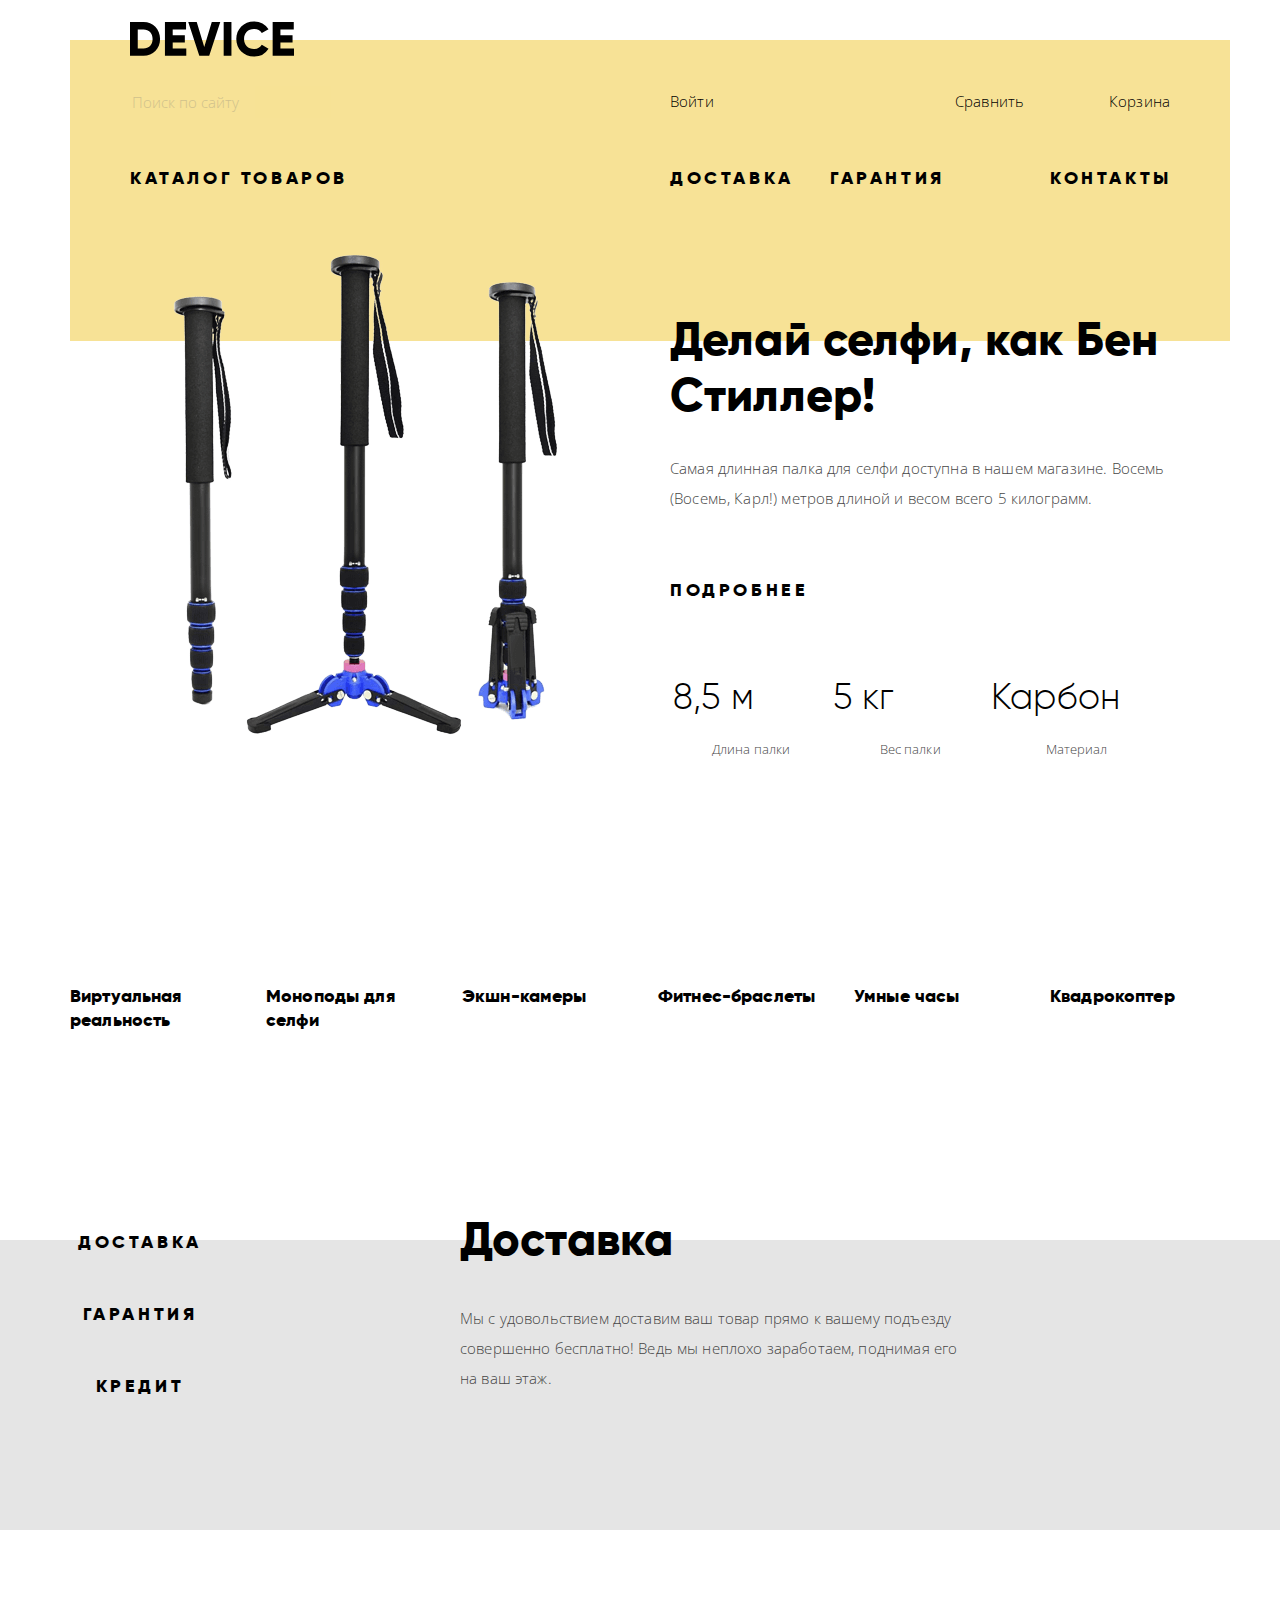
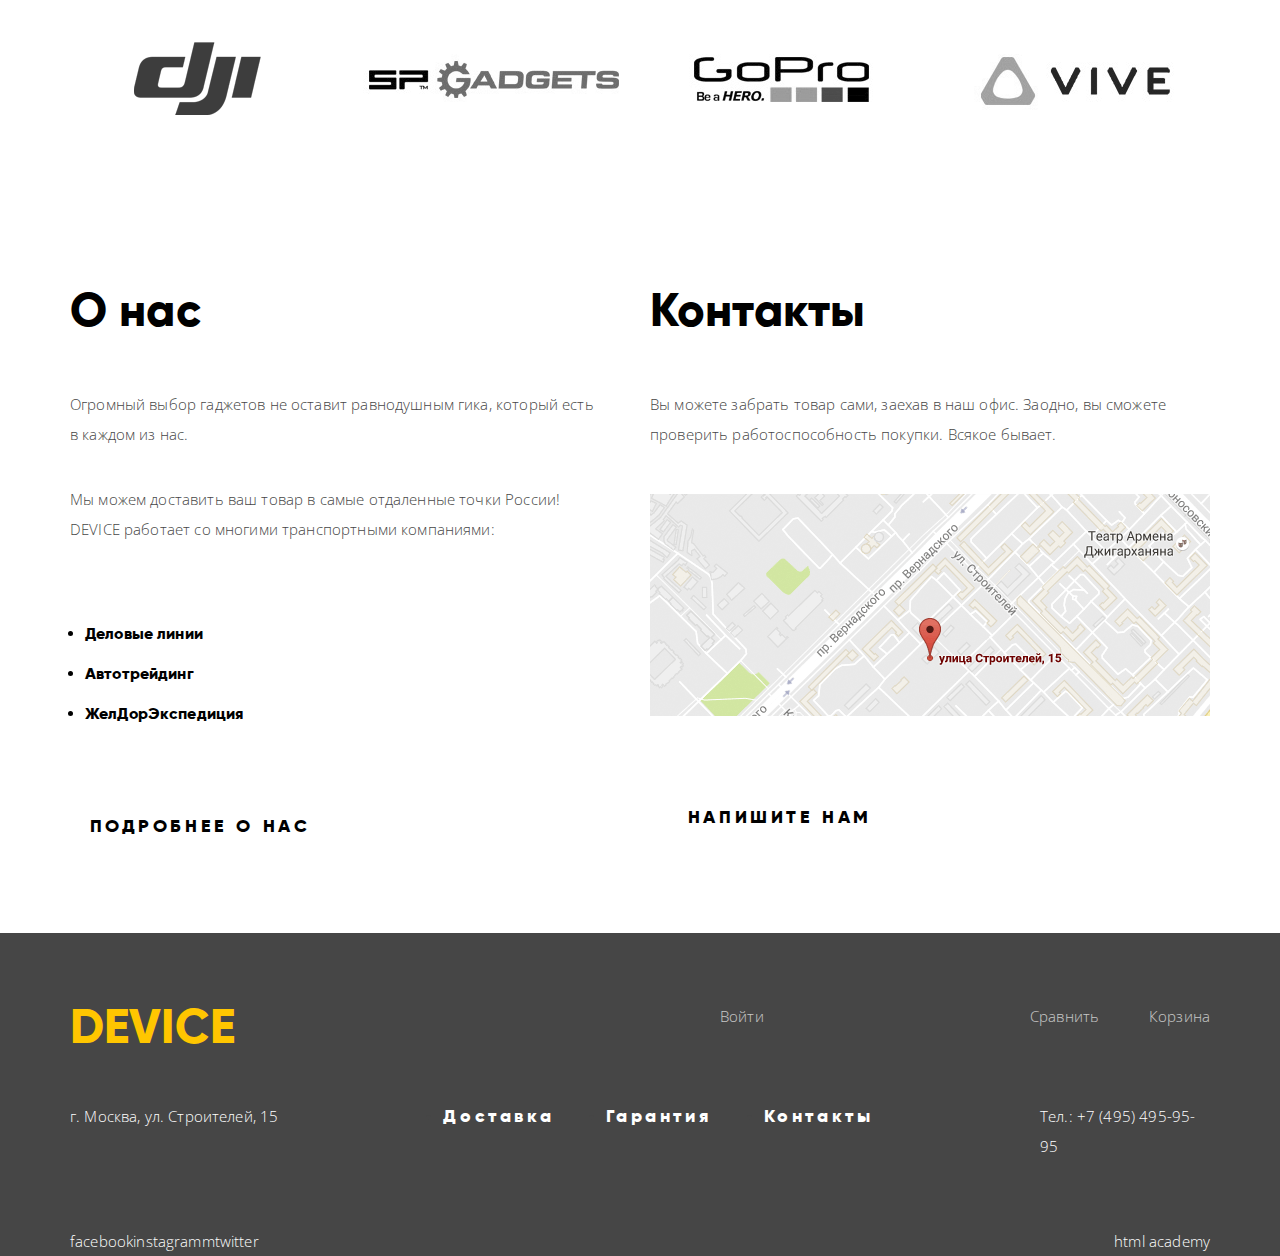
==== index.html @ 7621d81c "Сетка на флексах" ====
<!DOCTYPE html>
<html lang="ru">
  <head>
    <meta charset="utf-8">
    <title>Девайс</title>
    <link href="https://fonts.googleapis.com/css?family=Open+Sans:300,400" rel="stylesheet">
    <link rel="stylesheet" href="css/normalize.css">
    <link rel="stylesheet" href="css/style.css">   
  </head>

  <body>
    <div class="container">
      <header class="main-header">
        <img src="img/logo.svg" width="164" height="36" class="logo-device" alt="Логотип интернет-магазина «Device»">
        <ul class="user-navigation">
            <li class="search-form">
              <form method="GET" action="/echo">
                <input type="search" id="search" placeholder="Поиск по сайту">
                <label class="visually-hidden" for="search"></label>
                <button type="submit">Найти</button>
              </form>
            </li>
          <li class="login-link"><a href="#.html" >Войти</a></li>
          <li class="comparison-goods"><a href="#.html" >Сравнить</a></li>
          <li class="cart"><a href="#.html">Корзина</a></li>
        </ul>
        <nav class="main-navigation">
        <ul class="site-navigation">
          <li class="site-navigation-item navigation-item-catalog"><a href="catalog.html">Каталог товаров</a>
            <ul class="catalog">
              <li><a href="catalog.html">Виртуальная реальность</a></li>
              <li><a href="catalog.html">Фитнес-браслеты</a></li>
              <li><a href="catalog.html">Квадракоптеры</a></li>
              <li><a href="catalog.html">Моноподы для селфи</a></li>
              <li><a href="catalog.html">Умные часы</a></li>
              <li><a href="catalog.html">Экшн-камеры</a></li>
            </ul>
          </li>
          <li class="site-navigation-item navigation-item-delivery"><a href="#.html">Доставка</a></li>
          <li class="site-navigation-item navigation-item-warranty"><a href="#.html">Гарантия</a></li>
          <li class="site-navigation-item navigation-item-contacts"><a href="#.html">Контакты</a></li>
        </ul>
        </nav>  
      </header>
    </div>

    <main>
      <h1 class="visually-hidden">Интернет-магазин «Device»</h1>

      <div class="container">
      <section class="most-popular-goods">
        <h2 class="visually-hidden">Самые популярные товары</h2>

        <ul class="main-slider-controls">
          <li class="slide-radio"><button type="button" class="slide-button">Первый слайд</button></li>
          <li class="slide-radio"><button type="button" class="slide-button">Второй слайд</button></li>
          <li class="slide-radio"><button type="button" class="slide-button">Третий слайд</button></li>
        </ul>

      
        <ol class="goods-list">
          <li>
            <div class="main-slider selfie-stick-slider">
              <div class="image-block">
                <img src="img/slider-selfie.png" width="384" height="486" alt="Палка для селфи">
                </div>
                <div class="description-column">
                  <p class="slogan"><b>Делай селфи, как Бен Стиллер!</b></p>
                  <p class="description">Самая длинная палка для селфи доступна в нашем магазине.
                    Восемь (Восемь, Карл!) метров длиной и весом всего 5 килограмм.
                  </p>
                  <a class="button" href="#.html">Подробнее</a>
                  <table class="table selfie-stick-table">
                    <tr>
                      <td class="table-width">8,5 м</td>
                      <td class="table-width">5 кг</td>
                      <td class="table-width">Карбон</td>
                    </tr>
                    <tr>
                      <th class="table-width table-cell">Длина палки</th>
                      <th class="table-width table-cell">Вес палки</th>
                      <th class="table-width table-cell">Материал</th>
                    </tr>    
                  </table>
              </div>
            </div>
          </li>
          <li>
            <div class="main-slider bracelet-slider">
              <div class="image-block">
                <img src="img/slider-bracelet.png" width="345" height="485" alt="Фитнес-браслет">
                </div>
                <div class="description-column">
                  <p class="slogan"><b>Худеем правильно!</b></p>
                  <p>Мотивирующие фитнес-браслеты помогут найти в себе силы 
                    не пропускать занятия и соблюдать диету.
                  </p>
                  <a class="button" href="#.html">Подробнее</a>
                  <table class="table bracelet-table">
                    <tr>
                      <th>Без подзарядки</th>
                    </tr>
                    <tr>
                      <td>48 часов</td>
                    </tr>
                  </table>
              </div>
            </div>
          </li>
          <li>
            <div class="main-slider quadrupter-slider">
              <div class="image-block">
                <img src="img/slider-quadrupter.png" width="526" height="334" alt="Квадрокоптер">
                </div>
                <div class="description-column">
                  <p class="slogan"><b>Порхает как бабочка, жалит как пчела!</b></p>
                  <p>Этот обычный, на первый взгляд, квадрокоптер оснащен 
                    мощным лазером, замаскированным под стандартную камеру.                
                  </p> 
                  <a class="button" href="#.html">Подробнее</a>
                  <table class="table quadrupter-table">
                    <tr>
                      <th>Дальность полета</th>
                      <th>Радиус поражения</th>
                    </tr>
                    <tr>
                      <td>800 м</td>
                      <td>50 м</td>
                    </tr>
                  </table>
              </div>
            </div>
          </li>
        </ol>
      </section>

      <section class="category"> 
        <h2 class="visually-hidden">Категории товаров</h2>

          <ul class="category-list">
            <li class="category-item">
              <a href="#.html">
                <h3>Виртуальная реальность</h3>
              </a>
            </li>
            <li class="category-item">
              <a href="#.html">
                <h3>Моноподы для селфи</h3>
              </a>
            </li>
            <li class="category-item">
              <a href="#.html">
                <h3>Экшн-камеры</h3>
              </a>
            </li>
            <li class="category-item">
              <a href="#.html">
                <h3>Фитнес-браслеты</h3>
              </a>
            </li>
            <li class="category-item">
              <a href="#.html">
                <h3>Умные часы</h3>
              </a>
            </li>
            <li class="category-item">
              <a href="#.html">
                <h3>Квадрокоптер</h3>
              </a>
            </li>
          </ul>
      </section>
      </div>

      <section class="services">
        <h2 class="visually-hidden">Информация об услугах</h2>  

        <div class="services-container">
          <ul class="services-slider-controls">
            <li><input type="radio" id="slider-delivery" name="toggle-service-slider" class="visually-hidden" checked></li>
            <li><input type="radio" id="slider-guarantee" name="toggle-service-slider" class="visually-hidden"></li>
            <li><input type="radio" id="slider-credit" name="toggle-service-slider" class="visually-hidden"></li>
            <li><label for="slider-delivery" class="button button-service">Доставка</label></li>
            <li><label for="slider-guarantee" class="button button-service">Гарантия</label></li>
            <li><label for="slider-credit" class="button button-service">Кредит</label></li>
          </ul>

          <ul class="services-description">
            <li class="delivery-description">
              <h3>Доставка</h3>
              <p>Мы с удовольствием доставим ваш товар прямо к вашему подъезду совершенно бесплатно! 
                Ведь мы неплохо заработаем, поднимая его на ваш этаж.
              </p> 
            </li>
            <li class="warranty-description">
              <h3>Гарантия</h3>
                <p>Если из-за возгорания купленного у нас товара у вас сгорит дом — не переживайте, мы выдадим вам новый.
                Товар, не дом, конечно же.
                </p>
              </li>
            <li class="credit-description">
              <h3>Кредит</h3>
                <p>Залезть в долговую яму стало проще! Кредитные консультанты подберут для вас наиболее выгодные 
                  условия кредита. Выгодные для нашего банка, разумеется.
                </p>
            </li>
          </ul>
        </div>
      </section>

      <section class="brands">
        <h2 class="visually-hidden">Популярные бренды в магазине</h2>

        <div class="container">
          <ul class="brand-list">
            <li><a href="#.html"><img src="img/dji-inactive.png" width="260" height="100" alt="«DJI»"></a></li>
            <li><a href="#.html"><img src="img/spgadjets-inactive.png" width="260" height="100" alt="«SPGadjets»"></a></li>
            <li><a href="#.html"><img src="img/gopro-inactive.png" width="260" height="100" alt="«GoPro»"></a></li>
            <li><a href="#.html"><img src="img/vive-inactive.png" width="260" height="100" alt="«Vive»"></a></li>
          </ul>
        </div>
      </section>

      <section class="store-info container">
        <h2 class="visually-hidden">Информация о магазине</h2>

        
        <div class="about-us">
          <h3>О нас</h3>
          <p>Огромный выбор гаджетов не оставит равнодушным гика, который есть в каждом из нас.</p>
          <p>Мы можем доставить ваш товар в самые отдаленные точки России! DEVICE работает со многими транспортными компаниями:</p>
            <ul class="transport-company-list">
              <li class="transport-company-item"><b>Деловые линии</b></li>
              <li class="transport-company-item"><b>Автотрейдинг</b></li>
              <li class="transport-company-item"><b>ЖелДорЭкспедиция</b></li>
            </ul>
            <a class="button store-info-button" href="#.html">Подробнее о нас</a>

        </div>

        <div class="contacts">
          <h3>Контакты</h3>
          <p>Вы можете забрать товар сами, заехав в наш офис. Заодно, вы сможете проверить работоспособность покупки. Всякое бывает.</p>
           <img src="img/map.png" width="560" height="222" alt="г.Москва, ул.Строителей, 15">
          <a class="button store-info-button" href="#.html">Напишите нам</a>
        </div>
     
      </section>
    </main>

    <footer class="main-footer">
      <div class="container">
      <div class="footer-top">
        <p class="logo-footer">Device</p>
        <ul class="footer-user-navigation">
          <li class="login-link"><a href="#.html">Войти</a></li>
          <li class="comparison-goods"><a href="#.html">Сравнить</a></li>
          <li class="cart"><a href="#.html">Корзина</a></li>
        </ul>
      </div>

      <div class="footer-middle">
        <p>г. Москва, ул. Строителей, 15</p>
        <ul class="footer-services">
          <li><a href="#.html">Доставка</a></li>
          <li><a href="#.html">Гарантия</a></li>
          <li><a href="#.html">Контакты</a></li>
        </ul>
        <p class="footer-phone">Тел.: +7 (495) 495-95-95</p>
      </div>

      <div class="footer-bottom">
        <ul class="footer-social">
          <li><a href="#.html" class="social-facebook" aria-label="Подписывайтесь на наш Facebook">facebook</a></li>
          <li><a href="#.html" class="social-instagram" aria-label="Подписывайтесь на наш Instagram">instagramm</a></li>
          <li><a href="#.html" class="social-twitter" aria-label="Подписывайтесь на наш Twitter">twitter</a></li>
        </ul>
        <p class="copyright">
          <a href="https://htmlacademy.ru/intensive/htmlcss" class="html-icon" aria-label="HTML Academy">html academy</a>
        </p>
      </div>
    </div>
    </footer>
    
    <section class="modal modal-write-us">
      <h2 class="visually-hidden">Напишите нам</h2>

      <form method="POST" action="/echo" class="write-us">
        <div class="form-container">
        <ul class="write-us-list">
          <li class="write-us-item write-us-name">
            <label for="name">Ваше имя:</label>
            <p><input type="text" name="name" id="name" placeholder="Имя Фамилия"></p>
          </li>
          <li class="write-us-item">
            <label for="email">Ваш e-mail:</label>
            <p><input type="text" name="email" id="email" placeholder="email@example.com"></p>
          </li>
          <li class="write-us-item text-area-item">
            <label for="text">Текст письма:</label>
            <textarea name="text" id="text" placeholder="В свободной форме"></textarea>
          </li>
        </ul>
      </div>
      <button type="submit" class="button">Отправить</button>
       
      </form>
      <button class="modal-close" type="button">Закрыть</button>
    </section>

    <section class="modal modal-map">
      <h2 class="visually-hidden">Мы находимся здесь</h2>

      <img src="img/map.png" width="560" height="222" alt="Офис магазина находится по адресу: г.Москва, ул.Строителей, 15">
      <button class="modal-close" type="button">Закрыть</button>
    </section>
  </body>
</html>
---- css/style.css ----
@font-face {
  font-family: 'Gilroy';
  src: url('../fonts/gilroylight.woff2') format('woff2'),
       url('../fonts/gilroylight.woff') format('woff');
  font-weight: 300;
  font-style: normal;
}

@font-face {
  font-family: 'Gilroy';
  src: url('../fonts/gilroyextrabold.woff2') format('woff2'),
       url('../fonts/gilroyextrabold.woff') format('woff');
  font-weight: 800;
  font-style: normal;
}

body {
  margin: 0;
  padding: 0;
  
  font-family: "Open Sans", Arial, sans-serif;
  font-size: 15px;
  line-height: 30px;
  font-weight: 300;
  letter-spacing: 0.01em;
  color: #464646;
  background-color: #fff;
}

a {
  text-decoration: none;
}

.visually-hidden {
  position: absolute;
  clip: rect(0 0 0 0);
  width: 1px;
  height: 1px;
  margin: -1px;
}

.main-header {
  background-color: #f7e296;
}

.user-navigation {
  list-style: none;
}
       
.search-form input[type="search"] {
  font: inherit;
  background-color: #f7e296;
  opacity: 0.3;

  border: none;
}

.search-form input[type="search"]:hover {
  opacity: 0.6;
}

.search-form input[type="search"]:focus {
  opacity: 1;
}

.search-form button {
  color: #000;
  background-color: #f7e296;

  border: none;
}

.search-form button:hover,
.search-form button:focus {
  color: #fff;
  background-color: #000;
}

.search-form button:active {
  color: rgba(255, 255, 255, 0.3);
  background-color: #000;
}

.user-navigation a {
  color: #000;
}

.user-navigation a:hover,
.user-navigation a:focus {
  opacity: 0.6;
}

.user-navigation a:active{
  opacity: 0.3;
}

.site-navigation {
  list-style: none;
}

.site-navigation-item > a {
  font-family: "Gilroy", Arial, sans-serif;
  font-size: 18px;
  line-height: 24px;
  font-weight: 800;
  text-transform: uppercase;
  letter-spacing: 0.2em;
  color: #000;
}

.site-navigation-item > a:hover,
.site-navigation-item > a:focus {
  opacity: 0.6;
}

.site-navigation-item > a:active {
  opacity: 0.3;
}

.catalog  {
  list-style: none;
}

.catalog a {
  line-height: 36px;
  color: #000;
}

.catalog a:hover,
.catalog a:focus {
  opacity: 0.6;
}

.catalog a:active {
  opacity: 0.3;
}

.main-slider-controls {
  list-style: none;
}

.goods-list {
  list-style: none;
}

.slogan b {
  font-family: "Gilroy", Arial, sans-serif;
  font-size: 47px;
  line-height: 56px;
  font-weight: 800;
  color: #000;
}

.table th {
  font: inherit;
  font-size: 13px;
  line-height: 20px;
}

.table td {
  font-family: "Gilroy", Arial, sans-serif;
  font-size: 36px;
  line-height: 48px;
  font-weight: 300;
  color: #000;
}

.button {
  font-family: "Gilroy", Arial, sans-serif;
  font-size: 18px;
  line-height: 24px;
  letter-spacing: 0.2em;
  font-weight: 800;
  text-transform: uppercase;
  color: #000;
}

.button:hover {
  background-color: #f7e296;;
}

.button:active {
  color: rgba(0, 0, 0, 0.3);
}

.category-list {
  list-style: none;
}

.category-item h3 {
  font-family: "Gilroy", Arial, sans-serif;
  font-size: 18px;
  line-height: 24px;
  font-weight: 800;
  color: #000;
}

.category-item h3:active {
  opacity: 0.3;
}

.services-slider-controls {
  list-style: none;
}

.services-description {
  list-style: none;
}

.button-service:active {
  background-color: #000;
  color: #f7e184;
}

.services-description h3 {
  font-family: "Gilroy", Arial, sans-serif;
  font-size: 47px;
  line-height: 48px;
  font-weight: 800;
  color: #000;
}

.store-info h3 {
  font-family: "Gilroy", Arial, sans-serif;
  font-size: 47px;
  line-height: 48px;
  font-weight: 800;
  color: #000;
}

.transport-company-item {
  font-family: "Gilroy", Arial, sans-serif;
  font-size: 16px;
  line-height: 40px;
  font-weight: 800;
  color: #000;
}

.main-footer {
  background-color: #464646;
}

.logo-footer {
  font-family: "Gilroy", Arial, sans-serif;
  font-size: 48px;
  line-height: 120%;
  font-weight: 800;
  text-transform: uppercase;
  color: #ffc600;
}

.logo-footer:hover,
.logo-footer:focus {
  opacity: 0.6;
}

.logo-footer:active{
  opacity: 0.3;
}

.footer-user-navigation {
  list-style: none;
}

.footer-user-navigation a {
  line-height: 36px;
  color:#fff;
  opacity: 0.7;
}

.footer-user-navigation a:hover,
.footer-user-navigation a:focus {
  opacity: 1;
}

.footer-user-navigation a:active {
  opacity: 0.3;
}

.footer-middle p {
  color: #fff;
}

.footer-services a {
  font-family: "Gilroy", Arial, sans-serif;
  font-size: 18px;
  line-height: 24px;
  letter-spacing: 0.2em;
  font-weight: 800;
  color: #fff;
}

.footer-services a:hover,
.footer-services a:focus {
  opacity: 0.6;
}

.footer-services a:active {
  opacity: 0.3;
}

.footer-social {
  list-style: none;
}

.write-us-list {
  list-style: none;
}

.write-us-item label {
  font-family: "Gilroy", Arial, sans-serif;
  font-size: 18px;
  line-height: 24px;
  font-weight: 800;
  color: #000;
}

.write-us-item input,
.write-us-item textarea {
  font-family: "Open Sans", Arial, sans-serif;
  font-size: 14px;
  line-height: 28px;
  font-weight: 400;
  color: #464646;
  background-color: #f2f2f2;
  
  border: none;
}

.write-us button {
  background-color: #fff;
  border: none;
}

.logo-device:hover,
.logo-device:hover {
  opacity: 0.6;
}

.logo-device:active{
  opacity: 0.3;
}

.logout-link {
  opacity: 0.3; 
}

.container h1 {
  font-family: "Gilroy", Arial, sans-serif;
  font-size: 47px;
  line-height: 48px;
  font-weight: 800;
  color: #000;
}

.breadcrumbs {
  list-style: none;
}

.breadcrumbs-item a,
.breadcrumbs-item-current {
  font-size: 14px;
  line-height: 24px;
  opacity: 0.3;
  color: #000;
}

.breadcrumbs a:hover,
.breadcrumbs a:focus {
  opacity: 1;
}

 .breadcrumbs a:active {
  opacity: 0.1;
}

.filters h3 {
  font-family: "Gilroy", Arial, sans-serif;
  font-size: 16px;
  line-height: 24px;
  font-weight: 800;
  letter-spacing: 0.2em;
  text-transform: uppercase;
  color: #000;
}  

.filters fieldset {
  border: none;
}

.filter-fieldset legend  {
  font-family: "Gilroy", Arial, sans-serif;
  font-size: 18px;
  line-height: 24px;
  font-weight: 800;
  color: #000;
}

.filter-fieldset ul {
  list-style: none;
}

.color-option label {
  font-size: 14px;
  line-height: 40px;
  color: #000;
}

.blutooth-option-item label {
  font-size: 14px;
  line-height: 40px;
  color: #000;
}

.filters button {
  background-color: #fff;
  border: none;
}

.sorting h3 {
  font-family: "Gilroy", Arial, sans-serif;
  font-size: 16px;
  line-height: 24px;
  font-weight: 800;
  letter-spacing: 0.2em;
  text-transform: uppercase;
  color: #000;
}

.sorting-list {
  list-style: none;
}

.sorting-arrows {
  list-style: none;
}

.sorting-item a{
  font-family: "Open Sans", Arial, sans-serif;
  font-size: 14px;
  line-height: 18px;
  font-weight: 400;
  letter-spacing: 0;
  color: #000;
  opacity: 0.3;
}

.sorting-item a:hover,
.sorting-item a:focus {
  opacity: 0.6;

}
 .sorting-item a:active {
  opacity: 1;
}

.selfie-sticks-list {
  list-style: none;
}

.selfie-sticks-item h3 {
  font-family: "Gilroy", Arial, sans-serif;
  font-size: 18px;
  line-height: 24px;
  font-weight: 800;
  color: #000;
}

.selfie-sticks-price {
  font-family: "Gilroy", Arial, sans-serif;
  font-size: 16px;
  line-height: 24px;
  font-weight: 300; 
}

.add-to-comparsion {
  font-size: 13px;
  line-height: 20px;
  font-weight: 300;
  color: #000;
  opacity: 0.5;
}

.add-to-comparsion:hover,
.add-to-comparsion:focus {
  opacity:1;

}
.add-to-comparsion:active {
  opacity: 0.2;
}

.pagination-list {
  list-style: none;
  background-color: #f2f2f2;
}

.pagination-item a,
.pagination-item-current {
  font-family: "Gilroy", Arial, sans-serif;
  font-size: 16px;
  line-height: 24px;
  font-weight: 800;
  letter-spacing: 0.2em;
  color: #000;
  opacity: 0.3;

}
.pagination-item a:hover,
.pagination-item a:focus {
  opacity: 0.6;

}
 .pagination-item a:active {
  opacity: 1;
}

 .pagination-item-current,
 .pagination-item-previous a,
 .pagination-item-next a {
  opacity: 1;
} 

.pagination-item-previous a:hover,
.pagination-item-previous a:focus,
.pagination-item-next a:hover,
.pagination-item-next a:focus {
  background-color: #d9d9d9;
}

.pagination-item-previous a:active,
.pagination-item-next a:active {
  color: rgba(0, 0, 0, 0.3);
}

/* -------------Сетки----------------- */

html, body {
  min-width: 1200px;
 
}

.container {
  width: 1140px;
  margin: 0 auto;
  padding: 0 20px; 
}

.main-header {
  position: relative;

  width: 1040px;
  min-height: 300px;
  margin: 40px auto 0;
  padding: 0 60px;

  border-top: 1px solid transparent;
}

.logo-device {
  position: absolute;

  top: -20px;
  width: 164px;
  height: 36px;
}

.user-navigation {
  display: flex;

  width: 1040px;
  margin: 45px 0 0;
  padding: 0;
}

.search-form {
  width: 440px;
}

.search-form button {
  display: none;
}

.login-link {
  width: 260px;
  margin-left: 100px;
}

.comparison-goods {
  width:100px;
  margin-left: 25px;
}

.cart {
  width: 100px;
  margin-left: auto;

  text-align: right;
}

.site-navigation {
  display: flex;

  width: 1040px;
  margin: 45px 0 0;
  padding: 0;
}

.navigation-item-catalog {
  width: 300px;
}

.navigation-item-delivery {
  width: 160px;
  margin-left: 240px;
}

.navigation-item-warranty {
  width: 140px;
}

.navigation-item-contacts {
  width: 120px;
  margin-left: auto;
}

.catalog {
  display: none;
  margin: 0;
  padding: 0;
}

.goods-list {
  margin: 0;
  padding: 0;
}

.main-slider {
  position: relative;
  display: flex; 
  width: 1080px;
  margin: 0 auto;
}

.main-slider-controls button{
  display: none;
}

.image-block {
  position: relative;
  top:-105px;
  width: 530px;
  
  text-align: center;
}

.description-column {
  position: relative;
  top:-75px;
  width: 495px;
  margin-left: 40px;
}

.description-column p {
  margin-top: 30px;
  padding: 0;
}

.description-column .button {
  display: inline-block;
  margin-top: 50px;
  padding: 0;
}

.table {
  font-family: "Open Sans", Arial, sans-serif;
  font-size: 13px;
  line-height: 20px;
  font-weight: 300;
  letter-spacing: 0.01em;
  color: #464646;
  margin-top: 65px;
} 

.table-width {
  width: 180px;
}

.table-cell {
  padding-top: 15px;
}

.bracelet-slider {
  display: none;
}

.quadrupter-slider {
  display: none;
}

.category-list {
  display:flex;
  justify-content: space-between;
  width: 100%;
  margin: 115px 0 0;
  padding: 0;
}

.category-item {
  width: 160px;
}

.services {
  width: 100%;
  margin-top: 190px;

  background-color: #e5e5e5;
}

.services-container {
  display: flex;
 
  width: 1160px;
  min-height: 290px;
  margin: 0 auto;
}

.services-slider-controls {
  position: relative;
  top: -55px;
  width: 300px;
  margin: 0;
  padding: 0;
}

.services-description {
  width: 500px;
  margin: 0;
  margin-left: 100px;
  padding: 0;
}

.button-service {
  display: inline-block;

  width: 160px;
  text-align: center;
  margin-top: 45px;
}

.services-description h3 {
  position: relative;
  top: -25px;
  margin: 0;
  padding: 0;
}

.warranty-description {
  display:none
}

.credit-description {
  display:none
}

.brand-list {
  display: flex;
  justify-content: space-between;

  width: 100%;
  margin: 100px 0 0;
  padding: 0;

  list-style: none;
}

.store-info {
  display: flex;
  justify-content: space-between;

  margin-top: 100px;
}

.about-us {
  width: 530px;
}

.about-us p {
  margin: 0;
  padding: 0;
}

.about-us p:first-of-type {
  margin-top: 55px;
}

.about-us p:nth-of-type(2) {
  margin-top: 35px;
}

.contacts {
  width: 560px;
}

.contacts p {
  margin: 0;
  padding: 0;
}

.contacts p:first-of-type {
  margin-top: 55px;
}

.contacts img {
  margin-top: 45px;
}

.transport-company-list {
  margin: 70px 0 0;
  padding: 0;
  padding-left: 15px;
}

.store-info-button {
  display: block;

  width: 260px;
  margin-top: 80px;
  
  text-align: center;
}

.main-footer {
  margin-top: 95px;
  padding-top: 65px;
}

.footer-top {
  display: flex;
 
  vertical-align: middle;
}

.logo-footer {
  width: 200px;
  margin: 0;
  padding: 0;
}

.footer-user-navigation {
  display: flex;
  margin: 0;
  padding: 0;
}

.footer-user-navigation .login-link {
  width: 240px;
  margin-left: 460px;
}

.footer-user-navigation .comparison-goods {
  width: 100px;
  margin-left: 70px;
}

.footer-user-navigation .cart {
  width: 80px;
  margin-left: auto;
}

.footer-middle {
  display: flex;
  margin-top: 45px;
}

.footer-middle p {
  margin: 0;
  padding: 0;
}

.footer-services {
  display: flex;
  justify-content: space-between;

  width: 430px;
  margin: 0;
  margin-left: 165px;
  padding: 0;
}

.footer-middle .footer-phone {
  width: 170px;
  margin-left: auto;
}

.footer-bottom {
  display: flex;
  margin: 65px 0 0;
  padding: 0;
}

.footer-bottom a { /* временно*/
  color: white; 
}

.footer-bottom p {
  margin: 0;
  padding: 0;
}

.footer-social {
  display: flex;
  margin: 0;
  padding: 0;
}

.footer-bottom .copyright {
  margin-left: auto;
}

/* форма */

.write-us {
  width: 960px;
  min-height: 555px;
  margin: 0 auto;
  box-shadow: -10px 20px 20px 0 rgba(0, 0, 0, 0.2);
  border-top: 1px solid transparent;
}

.form-container {
  display: flex;
  width: 760px;
  margin: 100px auto 0;
}

.write-us-list {
  display: flex;
  justify-content: space-between;
  flex-wrap: wrap;
  margin: 0;
  padding: 0;
}

.write-us-item p {
  margin: 0;
  padding: 0;
}

.write-us-item input[type="text"] {
  width: 340px;
  height: 50px;
  padding-left: 20px;
  margin-bottom: 35px;

  font-family: "Open Sans", Arial, sans-serif;
  font-size: 14px;
  line-height: 18px;
  font-weight: 400;
  vertical-align: middle;
}

.write-us-item textarea {
  width: 740px;
  min-height: 160px;
  padding-top: 15px;
  padding-left: 20px;

  resize: none;
}

.write-us-item input,
.write-us-item text-area {
  display: block;
}

.text-area-item {
  margin-top: 10px;

}
.write-us button {
  display: block;

  width: 140px;
  margin-left: 100px;
  margin-top: 30px;
}

.modal {
  display: none;
}

/* Каталог */


.catalog-header {
  min-height: 190px;
}

.header-username {
  width: 260px;
  text-align: right;
}

.logout-link {
  width: 80px;
  margin-left: 20px;
}

.container h1 {
  padding-left: 60px;
  margin-top: 45px;
}

.breadcrumbs {
  display: flex;
  justify-content: space-between;
  align-items: center;
  width: 385px;
  margin: 0;
  margin-top: 35px;
  margin-bottom: 50px;
  padding: 0;
  padding-left: 60px;
}

.filter-form {
  width: 280px;
}

.color-list {
  margin: 0;
  padding: 0;
}

.blutooth-option-list {
  margin: 0;
  padding: 0;
}

.filters {
  padding-left: 60px;
}

.filter-fieldset {
  padding: 0;
}

.blutooth-option-list {
  margin: 0;
  padding: 0;
}

.sorting-list {
  margin: 0;
  
  padding: 0;
}

.catalog-columns {
  display: flex;
}

.sorting{
  display: flex;
  align-items: center;
}

.sorting-list {
  display: flex;
}

.selfie-sticks-list{
  display: flex;
  justify-content: space-between;
  flex-wrap: wrap;

  width: 760px;
  margin: 0;
  padding: 0;
}

.selfie-sticks-price {
  margin: 0;
  margin-left: auto;
  padding: 0;
}

.selfie-stick-info-line {
  display: flex;
  align-items: flex-start;
}

.selfie-sticks-image {
  width: 360px;
}

.selfie-stick-info-line h3 {
  width: 260px;
  margin: 0;
  padding: 0;
}

.add-to-comparsion {
  display: none;
}

.add-to-cart {
  display: none;
}

.sorting-item-price {
  margin-left: 40px;
}

.sorting-item-type {
  margin-left: 25px;
}

.sorting-item-popular {
  margin-left: 35px;
}

.pagination-list {
  display: flex;
  align-items: center;
  

  width: 700px;
  margin: 0;
  margin-top: 40px;
  padding: 30px;

  text-transform: uppercase;
}

.pagination-item {
  margin-left: 30px;
}

.pagination-item-previous {
  margin-right: auto;
}

.pagination-item-next {
  margin-left: auto;
}

.pagination-item-current {
  margin-left: 0;
}

.footer-username {
  width: 245px;
  margin-left: 400px;

  text-align: right;
}

.catalog-logout-link {
  width: 45px;
  margin-left: 15px;
  opacity: 0.3; 
}

.catalog-comparison-goods {
  width: 100px;
  margin-left: 35px;
}
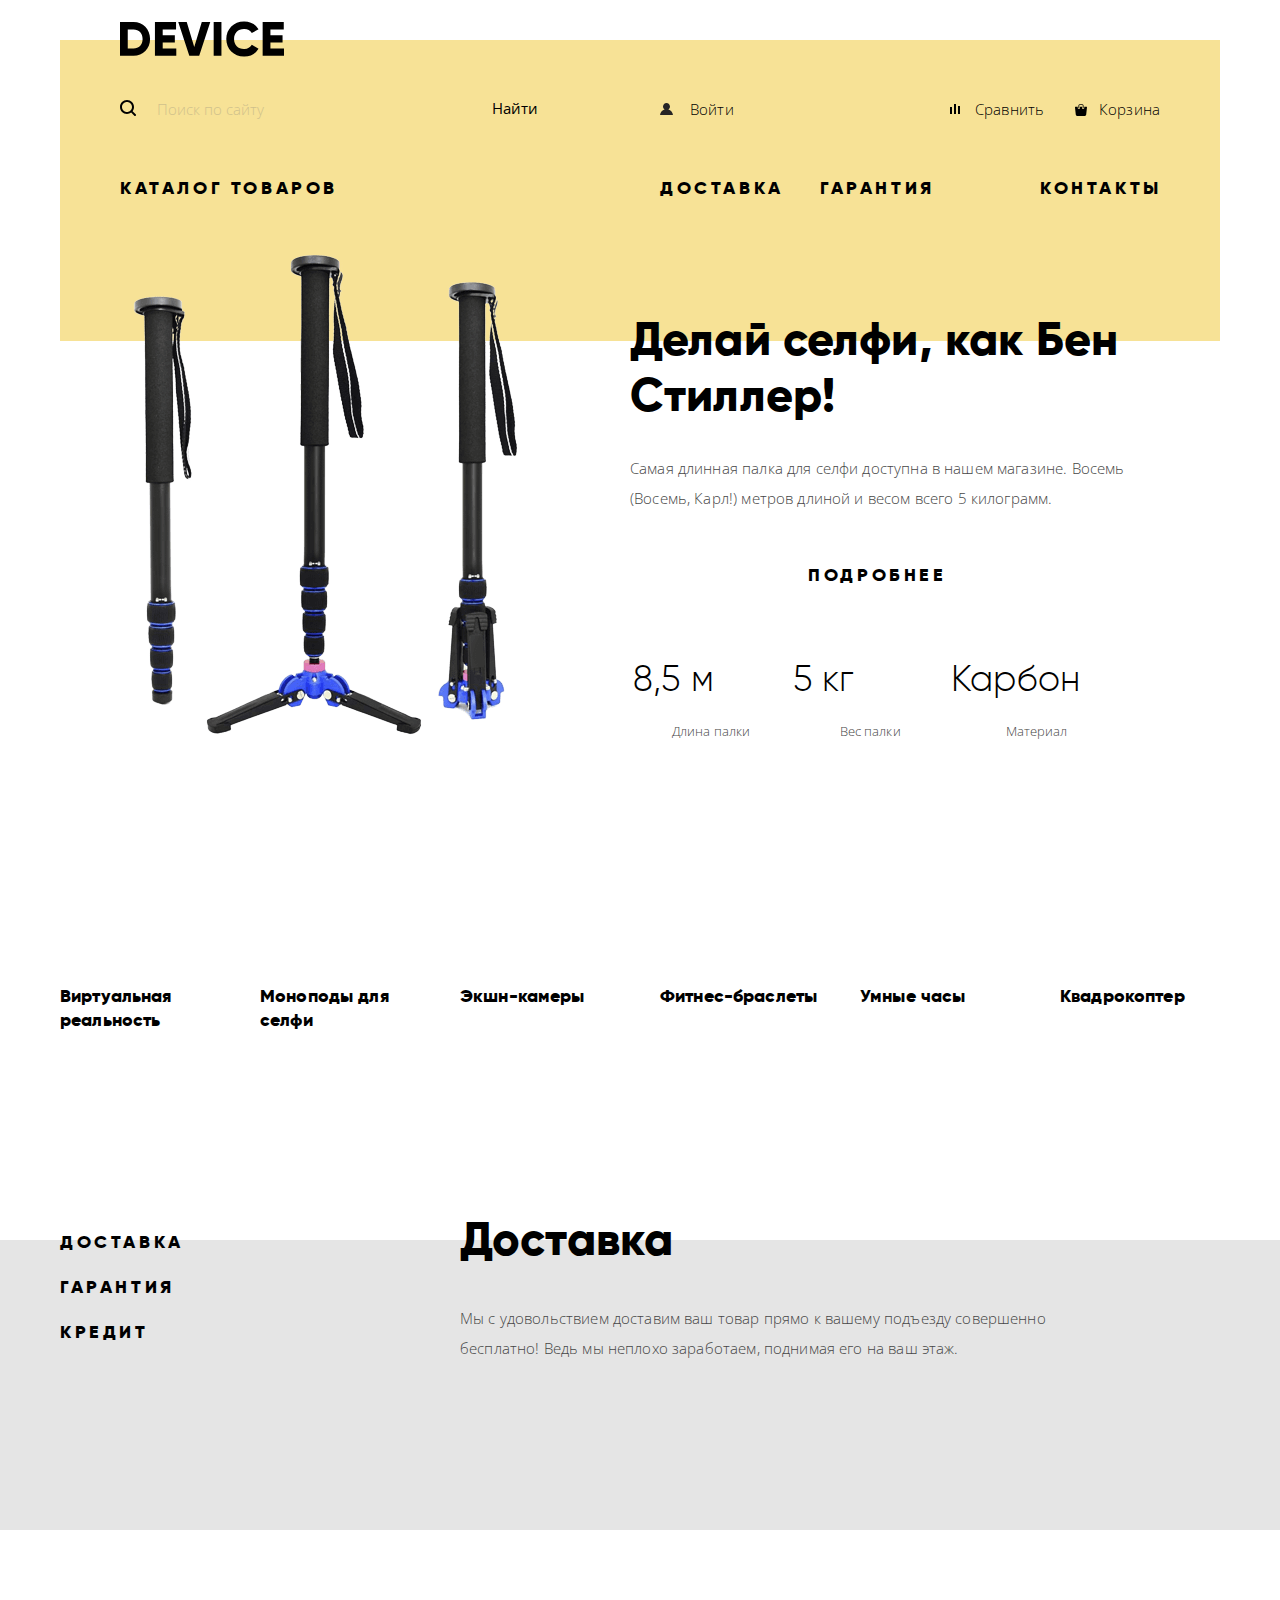
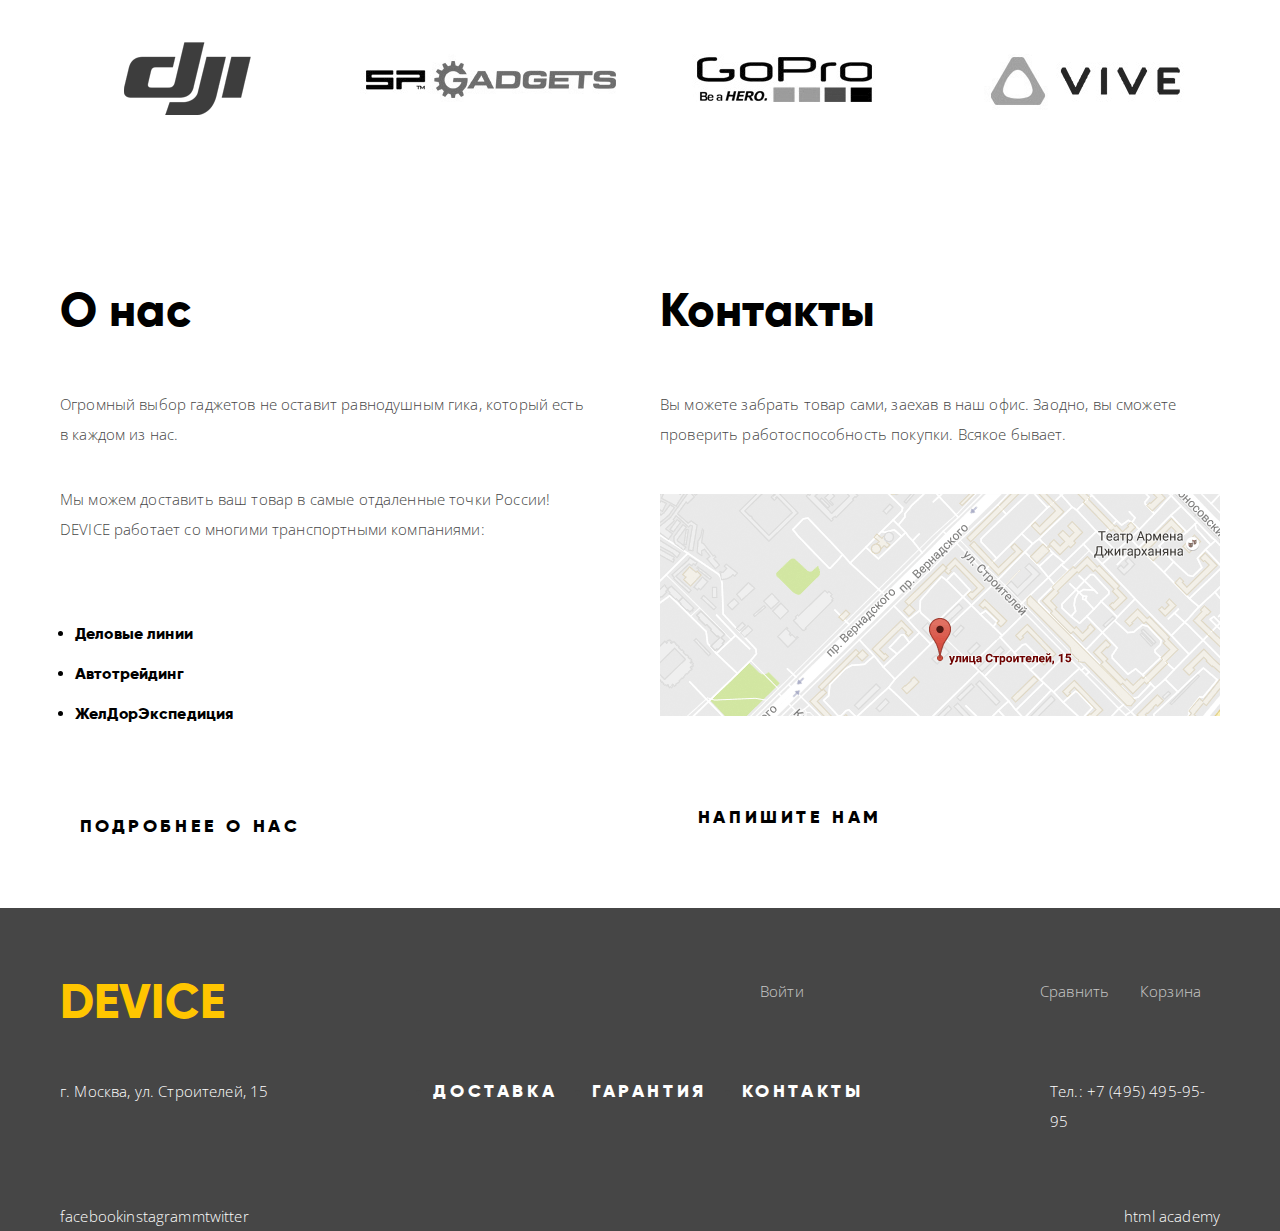
==== commit 5a3ac7ff: "Правка сетки на флексах" ====
--- a/index.html
+++ b/index.html
@@ -175,14 +175,14 @@
       <section class="services">
         <h2 class="visually-hidden">Информация об услугах</h2>  
 
-        <div class="services-container">
+        <div class="container services-container">
+          <input type="radio" id="slider-delivery" name="toggle-service-slider" class="visually-hidden" checked>
+          <input type="radio" id="slider-guarantee" name="toggle-service-slider" class="visually-hidden">
+          <input type="radio" id="slider-credit" name="toggle-service-slider" class="visually-hidden">
           <ul class="services-slider-controls">
-            <li><input type="radio" id="slider-delivery" name="toggle-service-slider" class="visually-hidden" checked></li>
-            <li><input type="radio" id="slider-guarantee" name="toggle-service-slider" class="visually-hidden"></li>
-            <li><input type="radio" id="slider-credit" name="toggle-service-slider" class="visually-hidden"></li>
-            <li><label for="slider-delivery" class="button button-service">Доставка</label></li>
-            <li><label for="slider-guarantee" class="button button-service">Гарантия</label></li>
-            <li><label for="slider-credit" class="button button-service">Кредит</label></li>
+            <li class="services-slider-item"><label for="slider-delivery" class="button button-service">Доставка</label></li>
+            <li class="services-slider-item"><label for="slider-guarantee" class="button button-service">Гарантия</label></li>
+            <li class="services-slider-item"><label for="slider-credit" class="button button-service">Кредит</label></li>
           </ul>
 
           <ul class="services-description">
@@ -224,7 +224,6 @@
       <section class="store-info container">
         <h2 class="visually-hidden">Информация о магазине</h2>
 
-        
         <div class="about-us">
           <h3>О нас</h3>
           <p>Огромный выбор гаджетов не оставит равнодушным гика, который есть в каждом из нас.</p>
@@ -253,9 +252,9 @@
       <div class="footer-top">
         <p class="logo-footer">Device</p>
         <ul class="footer-user-navigation">
-          <li class="login-link"><a href="#.html">Войти</a></li>
-          <li class="comparison-goods"><a href="#.html">Сравнить</a></li>
-          <li class="cart"><a href="#.html">Корзина</a></li>
+          <li class="footer-login-link"><a href="#.html">Войти</a></li>
+          <li class="footer-comparison-goods"><a href="#.html">Сравнить</a></li>
+          <li class="footer-cart"><a href="#.html">Корзина</a></li>
         </ul>
       </div>
 
--- a/css/style.css
+++ b/css/style.css
@@ -32,12 +32,27 @@
   text-decoration: none;
 }
 
-.visually-hidden {
+img {
+  max-width: 100%;
+  height: auto;
+}
+
+.visually-hidden:not(:focus):not(:active),
+ input[type="checkbox"].visually-hidden,
+ input[type="radio"].visually-hidden {
   position: absolute;
-  clip: rect(0 0 0 0);
+
   width: 1px;
   height: 1px;
   margin: -1px;
+  border: 0;
+  padding: 0;
+
+  white-space: nowrap;
+
+  clip-path: inset(100%);
+  clip: rect(0 0 0 0);
+  overflow: hidden;
 }
 
 .main-header {
@@ -46,14 +61,33 @@
 
 .user-navigation {
   list-style: none;
+
+}
+
+.search-form form {
+  display: flex;
 }
        
 .search-form input[type="search"] {
   font: inherit;
   background-color: #f7e296;
   opacity: 0.3;
-
+  margin-left: 35px;
   border: none;
+}
+
+.user-navigation::before {
+  content: "";
+  
+  position: absolute;
+  top: 59px;
+
+  width: 16px;
+  height: 16px;
+
+  background-image: url("../img/search.svg");
+  background-repeat: no-repeat;
+  background-position: 0 0;
 }
 
 .search-form input[type="search"]:hover {
@@ -61,25 +95,118 @@
 }
 
 .search-form input[type="search"]:focus {
+  outline: none;
+  color: #000;
   opacity: 1;
 }
 
-.search-form button {
-  color: #000;
+input[type="search"]:focus ~ button {
+  color: #000;
+  border: 2px solid #000;
   background-color: #f7e296;
-
-  border: none;
-}
-
-.search-form button:hover,
-.search-form button:focus {
+}
+
+input[type="search"]:focus ~ button:hover {
   color: #fff;
   background-color: #000;
+}
+
+.search-form button {
+  display: block;
+
+  margin-left: auto;  
+  padding: 12px 20px;
+  color: #000;
+  background-color: #f7e296;
+
+  border: 2px solid transparent;
+}
+
+.search-form button:focus {
+  outline: none;
 }
 
 .search-form button:active {
   color: rgba(255, 255, 255, 0.3);
   background-color: #000;
+}
+
+
+
+.user-navigation a,
+.site-navigation a {
+  display: block;
+}
+
+.login-link {
+  position: relative;
+
+  padding-left: 30px;
+}
+
+.login-link::before{
+  content: "";
+  
+  position: absolute;
+  left: 0;
+  top: 9px;
+  
+  width: 13px;
+  height: 12px;
+
+  background-image: url("../img/user.svg");
+  background-repeat: no-repeat;
+  background-position: 0 0;
+}
+
+.login-link:active::before {
+  opacity: 0.3;
+}
+
+.comparison-goods {
+  position: relative;
+}
+
+.comparison-goods::before {
+  content: "";
+  
+  position: absolute;
+  left: 5px;
+  top: 10px;
+  
+  width: 10px;
+  height: 10px;
+
+  background-image: url("../img/compare.svg");
+  background-repeat: no-repeat;
+  background-position: 0 0;
+}
+
+.comparison-goods:active::before {
+  opacity: 0.3;
+}
+
+.cart {
+  position: relative;
+}
+
+.cart::before {
+  content: "";
+  
+  position: absolute;
+  left: 15px;
+  top: 10px;
+  
+  width: 12px;
+  height: 12px;
+
+  background-image: url("../img/cart.svg");
+  background-repeat: no-repeat;
+  background-position: 0 0;
+}
+
+.cart:active::before {
+  opacity: 0.3;
 }
 
 .user-navigation a {
@@ -174,6 +301,8 @@
   font-weight: 800;
   text-transform: uppercase;
   color: #000;
+  text-align: center;
+  vertical-align: middle;
 }
 
 .button:hover {
@@ -375,7 +504,7 @@
   opacity: 0.1;
 }
 
-.filters h3 {
+.filter-container h3 {
   font-family: "Gilroy", Arial, sans-serif;
   font-size: 16px;
   line-height: 24px;
@@ -385,7 +514,7 @@
   color: #000;
 }  
 
-.filters fieldset {
+.filter-fieldset {
   border: none;
 }
 
@@ -399,6 +528,10 @@
 
 .filter-fieldset ul {
   list-style: none;
+}
+
+.color-catalog-container {
+  background-color: #ff0000;
 }
 
 .color-option label {
@@ -416,16 +549,6 @@
 .filters button {
   background-color: #fff;
   border: none;
-}
-
-.sorting h3 {
-  font-family: "Gilroy", Arial, sans-serif;
-  font-size: 16px;
-  line-height: 24px;
-  font-weight: 800;
-  letter-spacing: 0.2em;
-  text-transform: uppercase;
-  color: #000;
 }
 
 .sorting-list {
@@ -459,7 +582,7 @@
   list-style: none;
 }
 
-.selfie-sticks-item h3 {
+.selfie-stick-info-line h3 {
   font-family: "Gilroy", Arial, sans-serif;
   font-size: 18px;
   line-height: 24px;
@@ -538,11 +661,10 @@
 
 html, body {
   min-width: 1200px;
- 
 }
 
 .container {
-  width: 1140px;
+  width: 1160px;
   margin: 0 auto;
   padding: 0 20px; 
 }
@@ -568,8 +690,9 @@
 
 .user-navigation {
   display: flex;
-
-  width: 1040px;
+  flex-wrap: wrap;
+  align-items: center;
+
   margin: 45px 0 0;
   padding: 0;
 }
@@ -578,31 +701,29 @@
   width: 440px;
 }
 
-.search-form button {
-  display: none;
-}
-
 .login-link {
-  width: 260px;
+  width: 230px;
   margin-left: 100px;
 }
 
 .comparison-goods {
-  width:100px;
+  width: 70px;
   margin-left: 25px;
+  padding-left: 30px;
 }
 
 .cart {
-  width: 100px;
+  width: 70px;
   margin-left: auto;
+  padding-left: 30px;
 
   text-align: right;
 }
 
 .site-navigation {
   display: flex;
-
-  width: 1040px;
+  flex-wrap: wrap;
+
   margin: 45px 0 0;
   padding: 0;
 }
@@ -627,6 +748,7 @@
 
 .catalog {
   display: none;
+
   margin: 0;
   padding: 0;
 }
@@ -639,8 +761,9 @@
 .main-slider {
   position: relative;
   display: flex; 
-  width: 1080px;
+ 
   margin: 0 auto;
+  
 }
 
 .main-slider-controls button{
@@ -668,7 +791,7 @@
 }
 
 .description-column .button {
-  display: inline-block;
+  display: block;
   margin-top: 50px;
   padding: 0;
 }
@@ -702,7 +825,7 @@
 .category-list {
   display:flex;
   justify-content: space-between;
-  width: 100%;
+  
   margin: 115px 0 0;
   padding: 0;
 }
@@ -712,7 +835,6 @@
 }
 
 .services {
-  width: 100%;
   margin-top: 190px;
 
   background-color: #e5e5e5;
@@ -720,33 +842,33 @@
 
 .services-container {
   display: flex;
+  flex-wrap: wrap;
  
-  width: 1160px;
   min-height: 290px;
-  margin: 0 auto;
 }
 
 .services-slider-controls {
   position: relative;
-  top: -55px;
+  top: -15px;
+
   width: 300px;
   margin: 0;
   padding: 0;
 }
 
+.services-slider-item {
+  margin-bottom: 15px;  
+}
+
+.services-slider-item label {
+  cursor: pointer;
+}
+
 .services-description {
-  width: 500px;
-  margin: 0;
-  margin-left: 100px;
-  padding: 0;
-}
-
-.button-service {
-  display: inline-block;
-
-  width: 160px;
-  text-align: center;
-  margin-top: 45px;
+  width: 600px;
+  margin: 0;
+  
+  padding-left: 100px;
 }
 
 .services-description h3 {
@@ -766,9 +888,10 @@
 
 .brand-list {
   display: flex;
+  flex-wrap: wrap;
   justify-content: space-between;
 
-  width: 100%;
+
   margin: 100px 0 0;
   padding: 0;
 
@@ -777,9 +900,11 @@
 
 .store-info {
   display: flex;
+  flex-wrap: wrap;
   justify-content: space-between;
 
   margin-top: 100px;
+  margin-bottom: 70px;
 }
 
 .about-us {
@@ -827,50 +952,53 @@
 
   width: 260px;
   margin-top: 80px;
-  
-  text-align: center;
 }
 
 .main-footer {
-  margin-top: 95px;
+  
   padding-top: 65px;
 }
 
 .footer-top {
   display: flex;
+  flex-wrap: wrap;
  
   vertical-align: middle;
 }
 
 .logo-footer {
   width: 200px;
-  margin: 0;
+  margin: 0; 
   padding: 0;
 }
 
 .footer-user-navigation {
   display: flex;
-  margin: 0;
-  padding: 0;
-}
-
-.footer-user-navigation .login-link {
-  width: 240px;
-  margin-left: 460px;
-}
-
-.footer-user-navigation .comparison-goods {
+  flex-wrap: wrap;
+
+  margin: 0;
+  margin-left: auto;
+  padding: 0;
+}
+
+.footer-login-link {
+  width: 210px;
+}
+
+.footer-comparison-goods {
   width: 100px;
   margin-left: 70px;
 }
 
-.footer-user-navigation .cart {
+.footer-cart {
   width: 80px;
   margin-left: auto;
 }
 
 .footer-middle {
   display: flex;
+  flex-wrap: wrap;
+
   margin-top: 45px;
 }
 
@@ -881,12 +1009,15 @@
 
 .footer-services {
   display: flex;
+  flex-wrap: wrap;
   justify-content: space-between;
 
   width: 430px;
   margin: 0;
   margin-left: 165px;
   padding: 0;
+
+  text-transform: uppercase;
 }
 
 .footer-middle .footer-phone {
@@ -896,6 +1027,8 @@
 
 .footer-bottom {
   display: flex;
+  flex-wrap: wrap;
+
   margin: 65px 0 0;
   padding: 0;
 }
@@ -911,6 +1044,8 @@
 
 .footer-social {
   display: flex;
+  flex-wrap: wrap;
+
   margin: 0;
   padding: 0;
 }
@@ -931,14 +1066,17 @@
 
 .form-container {
   display: flex;
+  flex-wrap: wrap;
+
   width: 760px;
   margin: 100px auto 0;
 }
 
 .write-us-list {
   display: flex;
+  flex-wrap: wrap;
   justify-content: space-between;
-  flex-wrap: wrap;
+ 
   margin: 0;
   padding: 0;
 }
@@ -1015,8 +1153,10 @@
 
 .breadcrumbs {
   display: flex;
+  flex-wrap: wrap;
   justify-content: space-between;
   align-items: center;
+
   width: 385px;
   margin: 0;
   margin-top: 35px;
@@ -1025,12 +1165,58 @@
   padding-left: 60px;
 }
 
+.color-list {
+  margin: 0;
+  padding: 0;
+}
+
+.blutooth-option-list {
+  margin: 0;
+  padding: 0;
+}
+
+.filter-container {
+  display: flex;
+  align-items: center;
+ 
+  
+}
+
+.color-filter-container {
+  background-image: linear-gradient(to right, #dcdcdc 50%, #ebebeb 50%)
+}
+
+.header-filter-container {
+  width: 270px;
+  padding-left: 60px;
+  background-color: #dcdcdc;
+}
+
+.catalog-columns {
+  display: flex;
+  
+}
+
+.color-catalog-container {
+  background-image: linear-gradient(to right,#ebebeb 50%, #fff 50%);
+}
+
 .filter-form {
-  width: 280px;
-}
-
-.color-list {
-  margin: 0;
+  width: 250px;
+  padding-top: 70px;
+  padding-left: 60px;
+}
+
+.goods-info-column {
+  width: 770px;
+  padding-left: 70px;
+  padding-top: 70px;
+  padding-bottom: 70px;
+  background-color: #fff;
+}
+
+
+.filter-fieldset {
   padding: 0;
 }
 
@@ -1039,36 +1225,25 @@
   padding: 0;
 }
 
-.filters {
-  padding-left: 60px;
-}
-
-.filter-fieldset {
-  padding: 0;
-}
-
-.blutooth-option-list {
-  margin: 0;
-  padding: 0;
-}
-
 .sorting-list {
   margin: 0;
-  
-  padding: 0;
-}
-
-.catalog-columns {
-  display: flex;
-}
-
-.sorting{
-  display: flex;
+  padding: 0;
+}
+
+.sorting {
+  display: flex;
+  flex-wrap: wrap;
   align-items: center;
+
+  width: 835px;
+  padding-left: 70px;
+ 
+  background-color: #ebebeb;
 }
 
 .sorting-list {
   display: flex;
+  flex-wrap: wrap;
 }
 
 .selfie-sticks-list{
@@ -1089,6 +1264,7 @@
 
 .selfie-stick-info-line {
   display: flex;
+  flex-wrap: wrap;
   align-items: flex-start;
 }
 
@@ -1124,8 +1300,7 @@
 
 .pagination-list {
   display: flex;
-  align-items: center;
-  
+  flex-wrap: wrap;
 
   width: 700px;
   margin: 0;
@@ -1136,19 +1311,25 @@
 }
 
 .pagination-item {
+  display: flex;
+  flex-wrap: wrap;
+
   margin-left: 30px;
 }
 
 .pagination-item-previous {
   margin-right: auto;
+  margin-left: 0;
 }
 
 .pagination-item-next {
   margin-left: auto;
 }
 
-.pagination-item-current {
-  margin-left: 0;
+.pagination-item-current a,
+.pagination-item-current a:hover{
+  color: #000;
+  opacity: 1;
 }
 
 .footer-username {
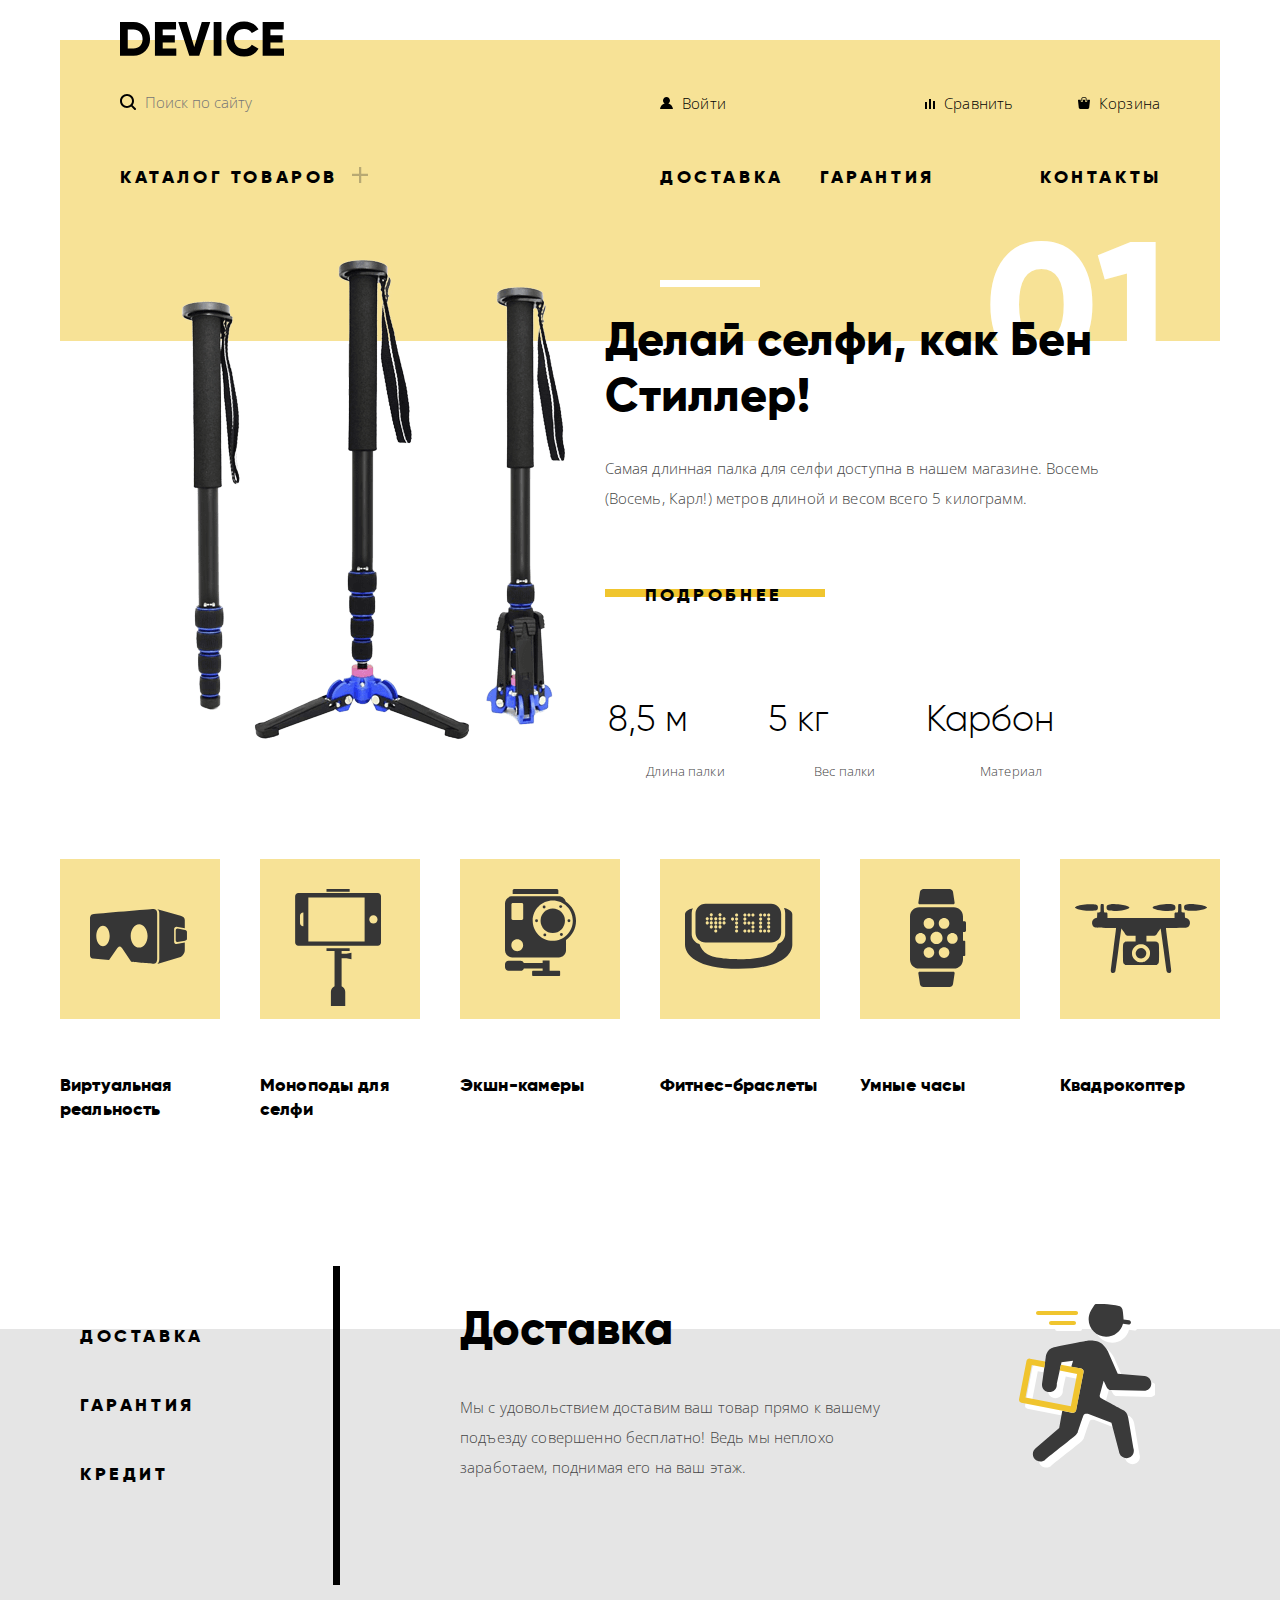
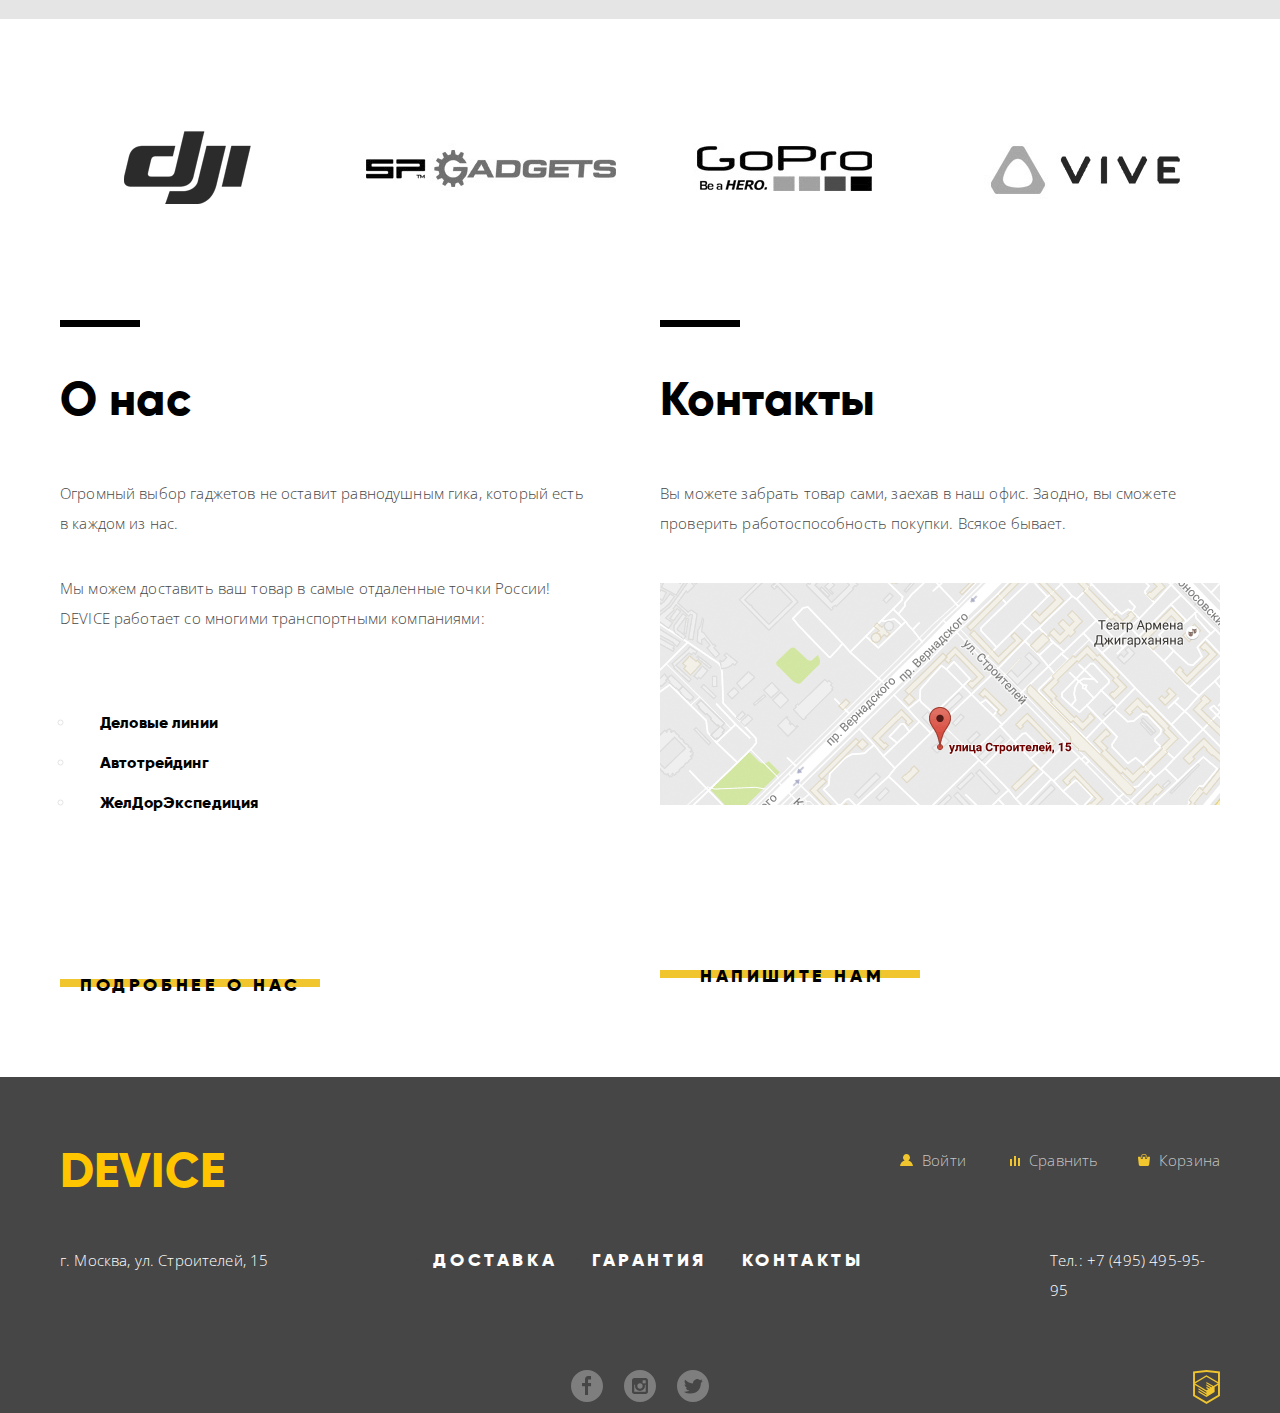
==== commit 0ce3fe5b: "Оформил декоратив" ====
--- a/index.html
+++ b/index.html
@@ -13,27 +13,71 @@
       <header class="main-header">
         <img src="img/logo.svg" width="164" height="36" class="logo-device" alt="Логотип интернет-магазина «Device»">
         <ul class="user-navigation">
-            <li class="search-form">
-              <form method="GET" action="/echo">
-                <input type="search" id="search" placeholder="Поиск по сайту">
-                <label class="visually-hidden" for="search"></label>
-                <button type="submit">Найти</button>
-              </form>
-            </li>
-          <li class="login-link"><a href="#.html" >Войти</a></li>
-          <li class="comparison-goods"><a href="#.html" >Сравнить</a></li>
-          <li class="cart"><a href="#.html">Корзина</a></li>
+          <li class="search-form">
+            <form method="GET" action="/echo">
+              <input type="search" id="search" placeholder="Поиск по сайту">
+              <label class="visually-hidden" for="search"></label>
+              <button type="submit" class="search-form-button">Найти</button>
+            </form>
+          </li>
+          <li class="user-item login-link">
+              <a href="#.html">
+                <svg width="13px" height="12px" viewBox="0 0 13 12" class="user-icon">
+                  <path d="M0.032,12h12.937c-0.163-2.643-2.074-4.837-4.671-5.543C9.306,5.846,9.985,4.75,9.985,3.485
+                  C9.985,1.561,8.425,0,6.5,0S3.015,1.561,3.015,3.485c0,1.264,0.68,2.361,1.688,2.972C2.106,7.163,0.194,9.357,0.032,12z"/>
+                </svg>
+                <span class="user-text">Войти</span>
+              </a>
+            </li>
+          <li class="user-item comparison-goods">
+            <a href="#.html">
+              <svg width="10px" height="10px" viewBox="0 0 10 10" class="user-icon">
+                <rect x="8" y="2" width="1.984" height="8"/>
+                <rect y="3" width="1.984" height="7"/>
+                <rect x="4" width="2" height="10"/>
+              </svg>
+              <span class="user-text">Сравнить</span>
+            </a>
+          </li>
+          <li class="user-item cart">
+            <a href="#.html">
+              <svg width="12px" height="12px" viewBox="0 0 12 12" class="user-icon">
+                <g>
+                  <path d="M11.864,3.017c-0.082-0.098-0.203-0.154-0.327-0.154H9.225V4.09c0,0.563-0.484,1.022-1.08,1.022
+                  c-0.594,0-1.078-0.458-1.078-1.022V2.863H4.909V4.09c0,0.563-0.485,1.022-1.08,1.022c-0.595,0-1.078-0.458-1.078-1.022V2.863H0.438
+                  c-0.125,0-0.243,0.056-0.327,0.154C0.028,3.115-0.012,3.245,0.003,3.375l0.776,7.134c0.015,0.806,0.642,1.455,1.411,1.455h7.595
+                  c0.77,0,1.396-0.649,1.411-1.455l0.776-7.134C11.987,3.245,11.946,3.115,11.864,3.017z"/>
+                  <path d="M3.829,4.499c0.239,0,0.433-0.184,0.433-0.409V1.84c0-0.632,0.672-1.022,1.295-1.022h1.079
+                  c0.655,0,1.078,0.401,1.078,1.022v2.25c0,0.225,0.194,0.409,0.431,0.409c0.239,0,0.433-0.184,0.433-0.409V1.84
+                  C8.577,0.773,7.761,0,6.636,0H5.557C4.367,0,3.398,0.826,3.398,1.84v2.25C3.398,4.315,3.592,4.499,3.829,4.499z"/>
+                </g>
+              </svg>
+              <span class="user-text">Корзина</span>
+            </a>
+          </li>
         </ul>
         <nav class="main-navigation">
         <ul class="site-navigation">
           <li class="site-navigation-item navigation-item-catalog"><a href="catalog.html">Каталог товаров</a>
             <ul class="catalog">
-              <li><a href="catalog.html">Виртуальная реальность</a></li>
-              <li><a href="catalog.html">Фитнес-браслеты</a></li>
-              <li><a href="catalog.html">Квадракоптеры</a></li>
-              <li><a href="catalog.html">Моноподы для селфи</a></li>
-              <li><a href="catalog.html">Умные часы</a></li>
-              <li><a href="catalog.html">Экшн-камеры</a></li>
+              <li>
+                <ul class="catalog-list">
+                  <li><a href="catalog.html">Виртуальная реальность</a></li>  
+                  <li><a href="catalog.html">Моноподы для селфи</a></li>
+                  <li><a href="catalog.html">Экшн-камеры</a></li>
+                </ul>
+              </li>
+              <li>
+                <ul class="catalog-list catalog-list-wrist">
+                  <li><a href="catalog.html">Фитнес-браслеты</a></li>
+                  <li><a href="catalog.html">Умные часы</a></li>
+                </ul> 
+              </li>
+              <li>
+                <ul class="catalog-list catalog-list-machine">
+                  <li><a href="catalog.html">Квадракоптеры</a></li>
+                </ul>
+              </li>
             </ul>
           </li>
           <li class="site-navigation-item navigation-item-delivery"><a href="#.html">Доставка</a></li>
@@ -69,7 +113,7 @@
                   <p class="description">Самая длинная палка для селфи доступна в нашем магазине.
                     Восемь (Восемь, Карл!) метров длиной и весом всего 5 килограмм.
                   </p>
-                  <a class="button" href="#.html">Подробнее</a>
+                  <a class="button slider-button" href="#.html">Подробнее</a>
                   <table class="table selfie-stick-table">
                     <tr>
                       <td class="table-width">8,5 м</td>
@@ -95,7 +139,7 @@
                   <p>Мотивирующие фитнес-браслеты помогут найти в себе силы 
                     не пропускать занятия и соблюдать диету.
                   </p>
-                  <a class="button" href="#.html">Подробнее</a>
+                  <a class="button slider-button" href="#.html">Подробнее</a>
                   <table class="table bracelet-table">
                     <tr>
                       <th>Без подзарядки</th>
@@ -117,7 +161,7 @@
                   <p>Этот обычный, на первый взгляд, квадрокоптер оснащен 
                     мощным лазером, замаскированным под стандартную камеру.                
                   </p> 
-                  <a class="button" href="#.html">Подробнее</a>
+                  <a class="button slider-button" href="#.html">Подробнее</a>
                   <table class="table quadrupter-table">
                     <tr>
                       <th>Дальность полета</th>
@@ -139,32 +183,216 @@
 
           <ul class="category-list">
             <li class="category-item">
+                
               <a href="#.html">
+                <svg width="160px" height="160px" viewBox="0 -50 100 160" class="popular-icon">
+                    <g>
+                      <path fill="#363636" d="M84.131,32.639V20.003c0-1.309,1.045-2.37,2.335-2.37l8.326,1.581V11.02c0-2.355-1.708-3.431-4.202-4.265
+                        l-23.187-6.58c1.616,1.391,1.889,2.04,1.889,4.396v45.209c0,2.356-0.45,4.066-1.967,5.21l23.265-7.065
+                        c2.401-0.833,4.202-4.216,4.202-6.572V33.44l-8.326,1.567C85.176,35.009,84.131,33.947,84.131,32.639z"/>
+                      <path fill="#363636" d="M95.129,20.979l-7.598-1.444c-1.008,0-1.824,0.829-1.824,1.851v9.868c0,1.023,0.816,1.852,1.824,1.852
+                        l7.598-1.431c1.154-0.419,1.824-0.829,1.824-1.852V22.83C96.953,21.808,96.187,21.323,95.129,20.979z"/>
+                      <path fill="#363636" d="M67.17,4.483c0-5.08-4.232-4.459-4.232-4.459S5.832,4.738,2.838,5.145S0.001,9.532,0.001,9.532
+                        S0,42.069,0,45.812s2.599,3.753,2.599,3.753l16.477,1.403L27.212,39.3c0,0,1.109-1.828,2.505-1.828
+                        c1.397,0,2.432,1.861,2.432,1.861l9.061,13.521c0,0,18.895,1.909,22.521,1.909c3.626-0.001,3.439-5.024,3.439-5.024
+                        S67.17,9.563,67.17,4.483z M12.982,37.192c-3.698,0-6.696-4.601-6.696-10.275s2.998-10.275,6.696-10.275
+                        c3.698,0,6.696,4.601,6.696,10.275S16.68,37.192,12.982,37.192z M49.14,38.618c-4.662,0-8.441-5.239-8.441-11.701
+                        c0-6.463,3.78-11.702,8.441-11.702c4.662,0,8.442,5.239,8.442,11.702C57.582,33.379,53.802,38.618,49.14,38.618z"/>
+                    </g>          
+                  </svg>
                 <h3>Виртуальная реальность</h3>
               </a>
             </li>
             <li class="category-item">
               <a href="#.html">
+                 <svg width="160px" height="160px" viewBox="-5 -30 100 160" class="popular-icon">
+                  <g>
+                    <path fill="#363636" d="M82.821,4.011H3.33c-1.761,0-3.188,1.427-3.188,3.188v46.413c0,1.763,1.427,3.189,3.188,3.189h79.492
+                      c1.762,0,3.189-1.427,3.189-3.189V7.199C86.011,5.438,84.583,4.011,82.821,4.011z M8.392,37.236H8.166
+                      c-1.762,0-3.189-1.429-3.189-3.189v-7.283c0-1.761,1.427-3.188,3.189-3.188h0.226V37.236z M69.623,52.408H13.341V8.402h56.282
+                      V52.408z M78.4,34.552c-2.289,0-4.146-1.855-4.146-4.147s1.856-4.147,4.146-4.147c2.291,0,4.148,1.855,4.148,4.147
+                      S80.691,34.552,78.4,34.552z"/>
+                    <rect x="31.497" fill="#363636" width="23.157" height="2.758"/>
+                    <path fill="#363636" d="M46.608,64.861v-2.973h8.046v-2.758H31.498v2.758h8.045v35.246c-2.139,0.938-3.635,3.072-3.635,5.559V117
+                      h14.335v-14.307c0-2.486-1.495-4.621-3.636-5.557v-27.99h4.796l5.051,1.213v-6.711l-5.051,1.213H46.608z"/>
+                  </g>     
+                </svg>
                 <h3>Моноподы для селфи</h3>
               </a>
             </li>
             <li class="category-item">
               <a href="#.html">
+                <svg width="160px" height="160px" viewBox="-15 -30 100 160" class="popular-icon">
+                    <g>
+                      <path fill="#363636" d="M53.349,1.49c0-0.736-0.578-1.49-1.311-1.49H9.053C8.32,0,7.672,0.754,7.672,1.49v3.522h45.676V1.49z"/>
+                      <path fill="#363636" d="M54.202,81.809h-9.597V71.426h-6.958v2.507H18.774c-0.537-1.254-1.757-2.148-3.181-2.148H3.559
+                        C1.642,71.784,0,73.387,0,75.311v3.018c0,1.924,1.642,3.48,3.559,3.48h12.035c1.511,0,2.792-0.896,3.269-2.326h18.785v2.326H28.13
+                        c-0.533,0-1.01,0.437-1.01,0.972v3.172c0,0.535,0.478,1.048,1.01,1.048h26.072c0.533,0,0.93-0.513,0.93-1.048V82.78
+                        C55.132,82.245,54.735,81.809,54.202,81.809z"/>
+                      <path fill="#363636" d="M60.666,12.39c-0.861-2.937-3.567-5.05-6.771-5.05H7.148C3.25,7.34,0,10.449,0,14.361v46.9
+                        c0,3.912,3.25,7.121,7.148,7.121h46.747c3.898,0,7.126-3.209,7.126-7.121V50.915c6.066-4.204,10.001-11.211,10.001-19.164
+                        C71.021,23.672,66.89,16.57,60.666,12.39z M12.238,62.151c-3.259,0-5.901-2.65-5.901-5.921c0-3.27,2.642-5.922,5.901-5.922
+                        s5.902,2.652,5.902,5.922C18.14,59.501,15.497,62.151,12.238,62.151z M18.199,29.546c0,0.786-0.635,1.422-1.418,1.422H7.841
+                        c-0.783,0-1.418-0.637-1.418-1.422V15.386c0-0.786,0.635-1.423,1.418-1.423h8.939c0.783,0,1.418,0.637,1.418,1.423V29.546z
+                        M47.762,51.858c-11.076,0-20.057-9.01-20.057-20.123s8.98-20.124,20.057-20.124c11.077,0,20.058,9.01,20.058,20.124
+                        S58.839,51.858,47.762,51.858z"/>
+                      <ellipse fill="#363636" cx="47.762" cy="31.735" rx="12.188" ry="12.229"/>
+                      <circle fill="#363636" cx="31.562" cy="31.736" r="1.435"/>
+                      <circle fill="#363636" cx="63.963" cy="31.736" r="1.435"/>
+                      <circle fill="#363636" cx="39.109" cy="17.994" r="1.435"/>
+                      <ellipse fill="#363636" cx="56.415" cy="45.476" rx="1.43" ry="1.436"/>
+                      <circle fill="#363636" cx="55.697" cy="17.565" r="1.435"/>
+                      <circle fill="#363636" cx="39.828" cy="45.906" r="1.435"/>
+                    </g>     
+                </svg>
                 <h3>Экшн-камеры</h3>
               </a>
             </li>
             <li class="category-item">
               <a href="#.html">
+                  <svg width="160px" height="160px" viewBox="5 -45 100 160" class="popular-icon">
+                      <g>
+                        <path fill="#363636" d="M98.967,4.074c0.752,1.441,1.209,3.08,1.209,4.818v21.102c0,4.616-3.092,8.527-7.246,9.9
+                          c-1.325,3.987-3.778,7.854-8.051,10.432c-8.676,5.231-31.124,4.837-31.198,4.837c-0.078,0-22.513,0.395-31.189-4.837
+                          c-4.216-2.545-6.708-6.347-8.042-10.279c-4.418-1.209-7.756-5.251-7.756-10.053V8.893c0-1.688,0.427-3.282,1.139-4.693
+                          C4.17,5.109,0,6.918,0,10.434c0,6.243,0,25.687,0,29.983C0,50.668,11.839,64.85,53.657,64.85c41.82,0,53.657-14.182,53.657-24.433
+                          c0-4.296,0-23.74,0-29.983C107.313,6.75,102.738,4.94,98.967,4.074z"/>
+                        <path fill="#363636" d="M20.561,38.459h65.523c5.564,0,10.074-4.513,10.074-10.077V9.935c0-5.563-4.51-10.075-10.074-10.075H20.561
+                          c-5.564,0-10.075,4.511-10.075,10.075v18.447C10.486,33.946,14.997,38.459,20.561,38.459z M83.695,9.468
+                          c0.867,0,1.569,0.703,1.569,1.57c0,0.866-0.702,1.569-1.569,1.569s-1.568-0.703-1.568-1.569
+                          C82.127,10.17,82.828,9.468,83.695,9.468z M83.695,13.507c0.867,0,1.569,0.703,1.569,1.568c0,0.867-0.702,1.569-1.569,1.569
+                          s-1.568-0.702-1.568-1.569C82.127,14.21,82.828,13.507,83.695,13.507z M83.695,17.546c0.867,0,1.569,0.702,1.569,1.569
+                          c0,0.866-0.702,1.569-1.569,1.569s-1.568-0.703-1.568-1.569C82.127,18.248,82.828,17.546,83.695,17.546z M83.695,21.373
+                          c0.867,0,1.569,0.704,1.569,1.569c0,0.867-0.702,1.568-1.569,1.568s-1.568-0.701-1.568-1.568
+                          C82.127,22.076,82.828,21.373,83.695,21.373z M83.695,25.412c0.867,0,1.569,0.702,1.569,1.569c0,0.865-0.702,1.568-1.569,1.568
+                          s-1.568-0.704-1.568-1.568C82.127,26.114,82.828,25.412,83.695,25.412z M79.656,9.468c0.867,0,1.568,0.703,1.568,1.57
+                          c0,0.866-0.701,1.569-1.568,1.569c-0.865,0-1.568-0.703-1.568-1.569C78.088,10.17,78.791,9.468,79.656,9.468z M79.656,25.412
+                          c0.867,0,1.568,0.702,1.568,1.569c0,0.865-0.701,1.568-1.568,1.568c-0.865,0-1.568-0.704-1.568-1.568
+                          C78.088,26.114,78.791,25.412,79.656,25.412z M75.619,9.468c0.865,0,1.568,0.703,1.568,1.57c0,0.866-0.703,1.569-1.568,1.569
+                          c-0.867,0-1.569-0.703-1.569-1.569C74.05,10.17,74.752,9.468,75.619,9.468z M75.619,13.507c0.865,0,1.568,0.703,1.568,1.568
+                          c0,0.867-0.703,1.569-1.568,1.569c-0.867,0-1.569-0.702-1.569-1.569C74.05,14.21,74.752,13.507,75.619,13.507z M75.619,17.546
+                          c0.865,0,1.568,0.702,1.568,1.569c0,0.866-0.703,1.569-1.568,1.569c-0.867,0-1.569-0.703-1.569-1.569
+                          C74.05,18.248,74.752,17.546,75.619,17.546z M75.619,21.373c0.865,0,1.568,0.704,1.568,1.569c0,0.867-0.703,1.568-1.568,1.568
+                          c-0.867,0-1.569-0.701-1.569-1.568C74.05,22.076,74.752,21.373,75.619,21.373z M75.619,25.412c0.865,0,1.568,0.702,1.568,1.569
+                          c0,0.865-0.703,1.568-1.568,1.568c-0.867,0-1.569-0.704-1.569-1.568C74.05,26.114,74.752,25.412,75.619,25.412z M67.965,9.468
+                          c0.867,0,1.568,0.703,1.568,1.57c0,0.866-0.701,1.569-1.568,1.569s-1.568-0.703-1.568-1.569C66.396,10.17,67.1,9.468,67.965,9.468z
+                          M67.965,17.546c0.867,0,1.568,0.702,1.568,1.569c0,0.866-0.701,1.569-1.568,1.569s-1.568-0.703-1.568-1.569
+                          C66.396,18.248,67.1,17.546,67.965,17.546z M67.965,21.427c0.867,0,1.568,0.701,1.568,1.568c0,0.865-0.701,1.569-1.568,1.569
+                          s-1.568-0.704-1.568-1.569C66.396,22.128,67.1,21.427,67.965,21.427z M67.965,25.412c0.867,0,1.568,0.702,1.568,1.569
+                          c0,0.865-0.701,1.568-1.568,1.568s-1.568-0.704-1.568-1.568C66.396,26.114,67.1,25.412,67.965,25.412z M63.926,9.468
+                          c0.867,0,1.57,0.703,1.57,1.57c0,0.866-0.703,1.569-1.57,1.569c-0.865,0-1.569-0.703-1.569-1.569
+                          C62.356,10.17,63.061,9.468,63.926,9.468z M63.926,17.546c0.867,0,1.57,0.702,1.57,1.569c0,0.866-0.703,1.569-1.57,1.569
+                          c-0.865,0-1.569-0.703-1.569-1.569C62.356,18.248,63.061,17.546,63.926,17.546z M63.926,25.412c0.867,0,1.57,0.702,1.57,1.569
+                          c0,0.865-0.703,1.568-1.57,1.568c-0.865,0-1.569-0.704-1.569-1.568C62.356,26.114,63.061,25.412,63.926,25.412z M59.888,9.468
+                          c0.865,0,1.569,0.703,1.569,1.57c0,0.866-0.704,1.569-1.569,1.569c-0.867,0-1.568-0.703-1.568-1.569
+                          C58.319,10.17,59.021,9.468,59.888,9.468z M59.888,13.507c0.865,0,1.569,0.703,1.569,1.568c0,0.867-0.704,1.569-1.569,1.569
+                          c-0.867,0-1.568-0.702-1.568-1.569C58.319,14.21,59.021,13.507,59.888,13.507z M59.888,17.546c0.865,0,1.569,0.702,1.569,1.569
+                          c0,0.866-0.704,1.569-1.569,1.569c-0.867,0-1.568-0.703-1.568-1.569C58.319,18.248,59.021,17.546,59.888,17.546z M59.888,25.412
+                          c0.865,0,1.569,0.702,1.569,1.569c0,0.865-0.704,1.568-1.569,1.568c-0.867,0-1.568-0.704-1.568-1.568
+                          C58.319,26.114,59.021,25.412,59.888,25.412z M51.598,9.468c0.867,0,1.569,0.703,1.569,1.57c0,0.866-0.702,1.569-1.569,1.569
+                          c-0.867,0-1.568-0.703-1.568-1.569C50.029,10.17,50.731,9.468,51.598,9.468z M51.598,13.507c0.867,0,1.569,0.703,1.569,1.568
+                          c0,0.867-0.702,1.569-1.569,1.569c-0.867,0-1.568-0.702-1.568-1.569C50.029,14.21,50.731,13.507,51.598,13.507z M51.598,17.546
+                          c0.867,0,1.569,0.702,1.569,1.569c0,0.866-0.702,1.569-1.569,1.569c-0.867,0-1.568-0.703-1.568-1.569
+                          C50.029,18.248,50.731,17.546,51.598,17.546z M51.598,21.427c0.867,0,1.569,0.701,1.569,1.568c0,0.865-0.702,1.569-1.569,1.569
+                          c-0.867,0-1.568-0.704-1.568-1.569C50.029,22.128,50.731,21.427,51.598,21.427z M51.598,25.412c0.867,0,1.569,0.702,1.569,1.569
+                          c0,0.865-0.702,1.568-1.569,1.568c-0.867,0-1.568-0.704-1.568-1.568C50.029,26.114,50.731,25.412,51.598,25.412z M47.559,13.507
+                          c0.867,0,1.568,0.703,1.568,1.568c0,0.867-0.701,1.569-1.568,1.569s-1.569-0.702-1.569-1.569
+                          C45.99,14.21,46.691,13.507,47.559,13.507z M39.057,13.295c0.865,0,1.569,0.703,1.569,1.568c0,0.867-0.704,1.569-1.569,1.569
+                          c-0.867,0-1.571-0.703-1.571-1.569C37.486,13.998,38.189,13.295,39.057,13.295z M39.057,17.333c0.865,0,1.569,0.703,1.569,1.57
+                          c0,0.866-0.704,1.57-1.569,1.57c-0.867,0-1.571-0.704-1.571-1.57C37.486,18.036,38.189,17.333,39.057,17.333z M35.018,9.255
+                          c0.865,0,1.568,0.703,1.568,1.57c0,0.866-0.704,1.568-1.568,1.568c-0.867,0-1.569-0.703-1.569-1.568
+                          C33.449,9.958,34.15,9.255,35.018,9.255z M35.018,13.295c0.865,0,1.568,0.703,1.568,1.568c0,0.867-0.704,1.569-1.568,1.569
+                          c-0.867,0-1.569-0.703-1.569-1.569C33.449,13.998,34.15,13.295,35.018,13.295z M35.018,17.333c0.865,0,1.568,0.703,1.568,1.57
+                          c0,0.866-0.704,1.57-1.568,1.57c-0.867,0-1.569-0.704-1.569-1.57C33.449,18.036,34.15,17.333,35.018,17.333z M35.018,21.373
+                          c0.865,0,1.568,0.704,1.568,1.569c0,0.867-0.704,1.568-1.568,1.568c-0.867,0-1.569-0.701-1.569-1.568
+                          C33.449,22.076,34.15,21.373,35.018,21.373z M30.764,13.295c0.867,0,1.569,0.703,1.569,1.568c0,0.867-0.702,1.569-1.569,1.569
+                          c-0.867,0-1.568-0.703-1.568-1.569C29.196,13.998,29.897,13.295,30.764,13.295z M30.764,17.333c0.867,0,1.569,0.703,1.569,1.57
+                          c0,0.866-0.702,1.57-1.569,1.57c-0.867,0-1.568-0.704-1.568-1.57C29.196,18.036,29.897,17.333,30.764,17.333z M30.764,21.373
+                          c0.867,0,1.569,0.704,1.569,1.569c0,0.867-0.702,1.568-1.569,1.568c-0.867,0-1.568-0.701-1.568-1.568
+                          C29.196,22.076,29.897,21.373,30.764,21.373z M30.764,25.412c0.867,0,1.569,0.702,1.569,1.569c0,0.865-0.702,1.568-1.569,1.568
+                          c-0.867,0-1.568-0.704-1.568-1.568C29.196,26.114,29.897,25.412,30.764,25.412z M26.3,9.255c0.867,0,1.571,0.703,1.571,1.57
+                          c0,0.866-0.704,1.568-1.571,1.568c-0.865,0-1.569-0.703-1.569-1.568C24.731,9.958,25.435,9.255,26.3,9.255z M26.3,13.295
+                          c0.867,0,1.571,0.703,1.571,1.568c0,0.867-0.704,1.569-1.571,1.569c-0.865,0-1.569-0.703-1.569-1.569
+                          C24.731,13.998,25.435,13.295,26.3,13.295z M26.3,17.333c0.867,0,1.571,0.703,1.571,1.57c0,0.866-0.704,1.57-1.571,1.57
+                          c-0.865,0-1.569-0.704-1.569-1.57C24.731,18.036,25.435,17.333,26.3,17.333z M26.3,21.373c0.867,0,1.571,0.704,1.571,1.569
+                          c0,0.867-0.704,1.568-1.571,1.568c-0.865,0-1.569-0.701-1.569-1.568C24.731,22.076,25.435,21.373,26.3,21.373z M22.263,13.295
+                          c0.865,0,1.569,0.703,1.569,1.568c0,0.867-0.704,1.569-1.569,1.569c-0.867,0-1.569-0.703-1.569-1.569
+                          C20.694,13.998,21.396,13.295,22.263,13.295z M22.263,17.333c0.865,0,1.569,0.703,1.569,1.57c0,0.866-0.704,1.57-1.569,1.57
+                          c-0.867,0-1.569-0.704-1.569-1.57C20.694,18.036,21.396,17.333,22.263,17.333z"/>
+                      </g>    
+                  </svg>               
                 <h3>Фитнес-браслеты</h3>
               </a>
             </li>
             <li class="category-item">
               <a href="#.html">
+                <svg width="160px" height="160px" viewBox="-20 -30 100 160" class="popular-icon">
+                  <g>
+                    <path fill="#363636" d="M54.494,32.197h-1.515v-4.64c0-5.052-4.087-9.186-9.082-9.186H9.082C4.086,18.372,0,22.505,0,27.557v42.868
+                    c0,5.052,4.087,9.185,9.083,9.185h34.815c4.995,0,9.082-4.133,9.082-9.185V67.01h1.515c0.415,0,0.757-0.344,0.757-0.764V52.467
+                    c0-0.421-0.342-0.766-0.757-0.766h-1.515v-8.788h1.515c0.832,0,1.514-0.688,1.514-1.531v-7.654
+                    C56.008,32.886,55.326,32.197,54.494,32.197z M34.082,29.088c2.926,0,5.299,2.398,5.299,5.358s-2.373,5.358-5.299,5.358
+                    s-5.298-2.398-5.298-5.358S31.156,29.088,34.082,29.088z M18.945,29.088c2.925,0,5.298,2.398,5.298,5.358s-2.373,5.358-5.298,5.358
+                    c-2.926,0-5.298-2.398-5.298-5.358S16.019,29.088,18.945,29.088z M5.297,49.397c0-2.959,2.371-5.358,5.298-5.358
+                    c2.926,0,5.298,2.399,5.298,5.358c0,2.959-2.373,5.358-5.298,5.358C7.668,54.756,5.297,52.356,5.297,49.397z M18.945,68.894
+                    c-2.926,0-5.298-2.398-5.298-5.358s2.372-5.358,5.298-5.358c2.925,0,5.298,2.398,5.298,5.358S21.87,68.894,18.945,68.894z
+                    M20.435,48.991c0-3.382,2.711-6.124,6.055-6.124c3.344,0,6.055,2.742,6.055,6.124s-2.711,6.124-6.055,6.124
+                    C23.146,55.114,20.435,52.373,20.435,48.991z M34.082,68.894c-2.926,0-5.298-2.398-5.298-5.358s2.372-5.358,5.298-5.358
+                    s5.299,2.398,5.299,5.358S37.008,68.894,34.082,68.894z M42.384,54.756c-2.927,0-5.298-2.399-5.298-5.358
+                    c0-2.959,2.371-5.358,5.298-5.358c2.926,0,5.298,2.399,5.298,5.358C47.682,52.356,45.31,54.756,42.384,54.756z"/>
+                    <path fill="#363636" d="M9.646,15.31h33.687c0.843,0,1.432-0.681,1.306-1.514L43.023,3.028c0,0,0-0.001-0.002-0.002
+                    C42.771,1.362,41.189,0,39.506,0H13.474c-1.686,0-3.268,1.362-3.517,3.028L8.342,13.795C8.217,14.628,8.803,15.31,9.646,15.31z"/>
+                    <path fill="#363636" d="M43.333,82.671H9.646c-0.843,0-1.429,0.683-1.304,1.516l1.615,10.767c0.25,1.666,1.832,3.028,3.516,3.028
+                    h26.032c1.684,0,3.266-1.362,3.517-3.026c0-0.001,0-0.001,0-0.002l1.615-10.767C44.765,83.354,44.176,82.671,43.333,82.671z"/>
+                  </g>     
+                </svg>
                 <h3>Умные часы</h3>
               </a>
             </li>
             <li class="category-item">
               <a href="#.html">
+                <svg width="160px" height="160px" viewBox="15 -45 100 160" class="popular-icon">
+                <g transform="translate(0.000000,512.000000) scale(0.100000,-0.100000)">
+                 <path fill="#363636" d="M120.522,5117.421c-55.449-4.873-102.139-15.928-114.77-26.724c-7.227-6.162-7.227-6.162-2.324-11.562
+                   c6.445-7.197,37.134-16.45,72.476-22.363c39.98-6.68,125.098-6.934,137.231-0.513c12.119,6.68,16.24,14.136,16.24,29.814
+                   c0,16.187-6.191,24.16-22.178,28.525C192.739,5118.457,149.414,5120,120.522,5117.421z"/>
+                 <path fill="#363636" d="M257.744,5115.117c-1.294-2.832-2.583-21.079-2.583-41.118c0-40.61,1.553-37.783-21.919-39.331
+                   l-10.308-0.771l-1.294-25.444l-1.289-25.439l-11.865-2.832c-25.791-6.68-39.99-25.952-37.915-52.944
+                   c1.279-19.272,10.308-33.408,25.786-40.869c11.089-5.132,14.697-5.381,112.461-5.381c55.449,0,101.372-0.786,101.885-1.807
+                   c0.508-1.284-11.094-94.072-25.796-206.387c-14.448-112.305-26.831-209.971-27.085-216.66
+                   c-0.513-16.172,8.262-26.211,23.477-26.211c12.373,0,20.117,6.416,23.213,19.014c1.294,5.137,14.956,103.33,30.181,218.213
+                   c15.22,114.629,28.628,208.687,29.404,208.687c1.03,0,10.83-14.131,21.924-31.357c29.399-46.26,23.989-43.169,76.353-43.169h43.584
+                   v-28.022v-28.276l-51.328-0.771c-47.202-0.771-52.1-1.27-58.813-6.152c-15.728-11.572-16.25-14.15-16.25-109.766
+                   c0-95.342,0.264-97.92,15.225-110.498l8.511-6.953h156.826h156.826l8.506,6.953c14.961,12.578,15.205,15.156,15.205,110.498
+                   c0,95.615-0.508,98.193-16.23,109.766c-6.709,4.883-11.611,5.381-58.818,6.152l-51.318,0.771v28.276v28.022h43.594
+                   c52.344,0,46.934-3.091,76.338,43.169c11.104,17.227,20.898,31.357,21.934,31.357c0.762,0,14.189-94.058,29.395-208.687
+                   c15.225-114.883,28.896-213.076,30.186-218.213c3.096-12.598,10.82-19.014,23.213-19.014c15.215,0,23.994,10.039,23.467,26.211
+                   c-0.254,6.689-12.637,104.355-27.09,216.66c-14.688,112.314-26.309,205.103-25.781,206.387c0.508,1.021,46.416,1.807,101.895,1.807
+                   c97.754,0,101.357,0.249,112.441,5.381c15.479,7.461,24.502,21.597,25.791,40.869c2.07,26.992-12.109,46.265-37.91,52.944
+                   l-11.875,2.832l-1.27,25.439l-1.289,25.444l-10.322,0.771c-23.467,1.548-21.934-1.279-21.934,39.331
+                   c0,20.039-1.279,38.286-2.568,41.118c-2.061,3.599-5.43,4.883-13.672,4.883c-6.191,0-12.383-1.284-14.199-3.086
+                   c-2.061-2.056-3.096-14.653-3.096-39.321c0-24.673-1.025-37.271-3.096-39.321c-1.797-1.797-9.014-3.081-16.494-3.081
+                   c-16.26,0-16.514-0.522-16.514-31.104v-22.871H660.127H324.805v22.871c0,30.581-0.249,31.104-16.499,31.104
+                   c-7.485,0-14.702,1.284-16.504,3.081c-2.075,2.051-3.101,14.648-3.101,39.321c0,24.668-1.03,37.266-3.096,39.321
+                   c-1.807,1.802-8.003,3.086-14.189,3.086C263.169,5120,259.814,5118.715,257.744,5115.117z M686.172,4713.916
+                   c28.887-8.984,53.916-33.926,61.66-61.68c4.385-15.43,3.096-42.158-2.842-57.832c-6.963-18.75-26.846-40.098-45.654-49.355
+                   c-12.9-6.416-17.539-7.188-39.209-7.188c-21.665,0-26.309,0.771-39.204,7.188c-18.843,9.258-38.691,30.605-45.659,49.355
+                   c-5.928,15.674-7.227,42.402-2.837,57.832c7.48,27.236,32.495,52.695,60.615,61.68
+                   C653.164,4720.341,666.045,4720.341,686.172,4713.916z"/>
+                 <path fill="#363636" d="M637.939,4675.625c-20.366-9.258-35.068-36.494-30.688-57.305c7.739-36.768,48.232-55.527,79.956-37.021
+                   c19.854,11.582,29.912,35.469,24.512,57.832c-5.684,23.906-27.344,41.377-51.592,41.377
+                   C653.672,4680.507,643.872,4678.193,637.939,4675.625z"/>
+                 <path fill="#363636" d="M360.918,5118.457c-39.204-6.68-45.132-11.309-45.132-34.438c0-18.247,4.639-24.16,22.681-29.556
+                   c15.498-4.624,71.724-5.142,105-1.284c68.608,8.223,113.218,25.444,96.987,37.52c-12.651,8.999-49.023,18.765-90.542,23.901
+                   C425.156,5117.68,369.951,5120,360.918,5118.457z"/>
+                 <path fill="#363636" d="M894.844,5117.421c-63.193-5.903-118.643-20.811-118.643-31.86c0-17.222,78.408-34.697,156.299-34.956
+                   c58.037,0,71.963,6.421,71.963,33.413c0,18.242-6.191,26.216-23.73,30.84C964.238,5118.974,923.984,5120,894.844,5117.421z"/>
+                 <path fill="#363636" d="M1127.764,5117.167c-17.803-2.31-30.186-7.705-34.307-14.907c-3.867-7.705-3.096-29.038,1.543-35.718
+                   c9.277-13.11,16.523-14.653,70.684-14.653c36.611,0,58.018,1.289,78.662,4.883c35.342,5.913,66.035,15.166,72.48,22.363
+                   c4.902,5.4,4.902,5.4-2.324,11.562c-13.408,11.309-59.58,21.851-119.16,26.724
+                   C1160.527,5120.253,1150.459,5120.253,1127.764,5117.167z"/>
+               </g>
+               </svg>
                 <h3>Квадрокоптер</h3>
               </a>
             </li>
@@ -187,10 +415,23 @@
 
           <ul class="services-description">
             <li class="delivery-description">
-              <h3>Доставка</h3>
-              <p>Мы с удовольствием доставим ваш товар прямо к вашему подъезду совершенно бесплатно! 
-                Ведь мы неплохо заработаем, поднимая его на ваш этаж.
-              </p> 
+              <div class="delivery-container">
+                <h3>Доставка</h3>
+                <p>Мы с удовольствием доставим ваш товар прямо к вашему подъезду совершенно бесплатно! 
+                  Ведь мы неплохо заработаем, поднимая его на ваш этаж.
+                </p>
+              </div>
+                <svg height="164" viewBox="0 0 136 164" width="136">
+                    <g fill="#fff">
+                      <path d="m93.133 38.767c8.121 0 14.945-5.542 16.9-13.049l5.467.814c.107.016.215.024.32.024 1.051 0 1.971-.77 2.131-1.84.176-1.178-.639-2.276-1.816-2.451l-5.541-.825c.002-.046.004-.091.004-.138 0-.182-.006-.362-.014-.542 0 0-.451-6.518-1.074-9.237-.621-2.719-2.535-3.296-2.535-3.296-9.77-2.212-19.772-2.438-22.375-2.438s-3.158 1.332-3.158 1.332l-3.15 4.996-.01-.003c-.076.122-.146.245-.219.368l-.027.043c-1.502 2.58-2.367 5.576-2.367 8.777-.001 9.646 7.819 17.465 17.464 17.465z"/>
+                      <path d="m131.535 78.076v-.002l-26.742-2.168-9.246-21.112s-.461-2.774-6.008-8.476c-5.549-5.702-16.799-3.39-16.799-3.39s-23.886 4.469-31.745 6.318c-7.86 1.85-8.168 9.863-8.168 9.863l-.632 4.519-15.178-2.941c-.191-.037-.381-.055-.568-.055-1.407 0-2.671 1-2.948 2.429l-7.411 38.242c-.314 1.62.754 3.202 2.375 3.516l51.196 9.923c.115.022.23.024.346.033h.002c-.728.104-1.291-.035-1.291-.035l-9.4-1.849-3.082 17.105-23.56 20.363c-1.701 1.361-2.792 3.453-2.792 5.801 0 4.104 3.326 7.43 7.429 7.43 2.035 0 3.878-.818 5.22-2.145 0 0 27.725-22.05 29.575-23.591 1.85-1.54 2.773-3.853 2.773-3.853s4.541-13.948 5.779-16.874c.848-2.004 4.932-1.079 4.932-1.079l22.885 8.631 7.615 29.062c.082.63.242 1.234.473 1.804h.002c1.098 2.728 3.77 4.654 6.889 4.654 4.104 0 7.43-3.327 7.43-7.43 0-.599-.072-1.179-.207-1.736-.842-4.965-4.604-27.046-5.561-31.826-1.078-5.394-4.621-6.934-4.621-6.934s-21.268-11.558-22.654-12.329c-1.387-.77-1.078-2.774-1.078-2.774l3.93-14.331 2.773 5.856s1.619 3.274 4.084 3.391l33.357.82c4.104 0 7.43-3.326 7.43-7.431-.001-3.889-2.993-7.079-6.804-7.399zm-71.431-15.269-1.789 5.88 9.898 1.919-20.214-3.917.548-2.496zm-2.249 45.473-45.304-8.781 6.27-32.353 12.542 2.431-1.618 11.567-.64 4.406c-.005.026-.008.056-.012.082l-.018.127h.002c-.04.312-.063.629-.063.951 0 4.104 3.327 7.429 7.43 7.429s7.429-3.325 7.429-7.429c0-.318-.021-.63-.061-.937l2.901-13.223 17.413 3.374z"/>
+                      <path d="m25.05 17.008h38.027c1.1 0 2-.896 2-1.99s-.9-1.99-2-1.99h-38.027c-1.1 0-2 .896-2 1.99s.9 1.99 2 1.99z"/>
+                      <path d="m38.08 23.025c-1.1 0-2 .896-2 1.99s.9 1.99 2 1.99h22.959c1.1 0 2-.896 2-1.99 0-1.095-.9-1.99-2-1.99z"/>
+                    </g>
+                      <path d="m87.098 32.732c8.121 0 14.945-5.542 16.9-13.049l5.467.814c.107.016.215.024.32.024 1.051 0 1.971-.77 2.131-1.84.176-1.178-.639-2.276-1.816-2.451l-5.541-.825c.002-.046.004-.091.004-.138 0-.182-.006-.362-.014-.542 0 0-.451-6.518-1.074-9.237-.621-2.719-2.535-3.296-2.535-3.296-9.77-2.212-19.772-2.438-22.376-2.438s-3.158 1.332-3.158 1.332l-3.15 4.996-.01-.003c-.076.121-.146.245-.219.368l-.027.043c-1.502 2.58-2.367 5.576-2.367 8.777 0 9.646 7.82 17.465 17.465 17.465z" fill="#3a3a3a"/><path d="m125.5 72.041v-.002l-26.742-2.168-9.246-21.112s-.461-2.774-6.008-8.476c-5.549-5.702-16.799-3.39-16.799-3.39s-23.886 4.469-31.745 6.317c-7.86 1.85-8.168 9.863-8.168 9.863l-3.082 22.036-.64 4.406c-.005.026-.008.056-.012.082l-.018.127h.002c-.04.312-.063.629-.063.951 0 4.104 3.327 7.429 7.43 7.429s7.429-3.325 7.429-7.429c0-.318-.021-.63-.061-.937l4.734-21.581 11.557-1.386-1.789 5.88 9.898 1.919c1.62.313 2.688 1.896 2.375 3.517l-7.412 38.243c-.277 1.43-1.541 2.43-2.948 2.43-.072 0-.146-.016-.22-.021-.728.104-1.291-.035-1.291-.035l-9.4-1.849-3.082 17.105-23.56 20.363c-1.701 1.361-2.792 3.453-2.792 5.801 0 4.104 3.326 7.43 7.429 7.43 2.035 0 3.878-.818 5.22-2.145 0 0 27.725-22.05 29.575-23.591 1.85-1.54 2.773-3.853 2.773-3.853s4.541-13.948 5.779-16.874c.848-2.004 4.932-1.079 4.932-1.079l22.885 8.631 7.615 29.062c.082.63.242 1.234.473 1.804h.002c1.098 2.728 3.77 4.654 6.889 4.654 4.104 0 7.43-3.327 7.43-7.43 0-.599-.072-1.179-.207-1.736-.842-4.965-4.604-27.046-5.561-31.826-1.078-5.394-4.621-6.934-4.621-6.934s-21.267-11.555-22.653-12.327c-1.387-.77-1.078-2.774-1.078-2.774l3.93-14.331 2.773 5.856s1.619 3.274 4.084 3.391l33.357.82c4.104 0 7.43-3.326 7.43-7.431 0-3.89-2.992-7.081-6.803-7.4z" fill="#3a3a3a"/>
+                      <path d="m53.971 108.739h.002c.073.006.147.021.22.021 1.407 0 2.671-1 2.948-2.43l7.412-38.243c.313-1.621-.755-3.203-2.375-3.517l-20.214-3.917-1.286 5.862 17.413 3.374-6.271 32.354-45.304-8.779 6.27-32.353 12.542 2.431.832-5.95-15.178-2.942c-.191-.037-.381-.055-.568-.055-1.407 0-2.671 1-2.948 2.429l-7.411 38.244c-.314 1.62.754 3.202 2.375 3.516l51.196 9.923c.114.022.229.023.345.032z" fill="#f0c42e"/>
+                      <path d="m59.042 8.982c0 1.095-.9 1.99-2 1.99h-38.027c-1.1 0-2-.896-2-1.99s.9-1.99 2-1.99h38.027c1.1.001 2 .896 2 1.99z" fill="#f0c52e"/>
+                      <path d="m57.004 18.98c0 1.094-.9 1.99-2 1.99h-22.96c-1.1 0-2-.896-2-1.99 0-1.095.9-1.99 2-1.99h22.959c1.101 0 2.001.896 2.001 1.99z" fill="#f0c52e"/></svg> 
             </li>
             <li class="warranty-description">
               <h3>Гарантия</h3>
@@ -213,10 +454,10 @@
 
         <div class="container">
           <ul class="brand-list">
-            <li><a href="#.html"><img src="img/dji-inactive.png" width="260" height="100" alt="«DJI»"></a></li>
-            <li><a href="#.html"><img src="img/spgadjets-inactive.png" width="260" height="100" alt="«SPGadjets»"></a></li>
-            <li><a href="#.html"><img src="img/gopro-inactive.png" width="260" height="100" alt="«GoPro»"></a></li>
-            <li><a href="#.html"><img src="img/vive-inactive.png" width="260" height="100" alt="«Vive»"></a></li>
+            <li class="brand-item"><a href="#.html"><img src="img/dji-active.png" width="260" height="100" alt="«DJI»"></a></li>
+            <li class="brand-item"><a href="#.html"><img src="img/spgadjets-active.png" width="260" height="100" alt="«SPGadjets»"></a></li>
+            <li class="brand-item"><a href="#.html"><img src="img/gopro-active.png" width="260" height="100" alt="«GoPro»"></a></li>
+            <li class="brand-item"><a href="#.html"><img src="img/vive-active.png" width="260" height="100" alt="«Vive»"></a></li>
           </ul>
         </div>
       </section>
@@ -252,9 +493,41 @@
       <div class="footer-top">
         <p class="logo-footer">Device</p>
         <ul class="footer-user-navigation">
-          <li class="footer-login-link"><a href="#.html">Войти</a></li>
-          <li class="footer-comparison-goods"><a href="#.html">Сравнить</a></li>
-          <li class="footer-cart"><a href="#.html">Корзина</a></li>
+          <li class="footer-login-item">
+            <a href="#.html" class="footer-user-link">
+              <svg width="13px" height="12px" viewBox="0 0 13 12" class="user-icon" fill="#f0c52e" >
+                <path d="M0.032,12h12.937c-0.163-2.643-2.074-4.837-4.671-5.543C9.306,5.846,9.985,4.75,9.985,3.485
+                    C9.985,1.561,8.425,0,6.5,0S3.015,1.561,3.015,3.485c0,1.264,0.68,2.361,1.688,2.972C2.106,7.163,0.194,9.357,0.032,12z"/>
+              </svg>
+              <span class="footer-user-text">Войти</span>
+            </a>
+          </li>
+          <li class="footer-comparison-goods">
+            <a href="#.html" class="footer-user-link">
+              <svg width="10px" height="10px" viewBox="0 0 10 10" class="user-icon" fill="#f0c52e">
+                <rect x="8" y="2" width="1.984" height="8"/>
+                <rect y="3" width="1.984" height="7"/>
+                <rect x="4" width="2" height="10"/>
+              </svg>
+              <span class="footer-user-text">Сравнить</span>
+            </a>
+          </li>
+          <li class="footer-cart">
+            <a href="#.html" class="footer-user-link">
+              <svg width="12px" height="12px" viewBox="0 0 12 12" class="user-icon" fill="#f0c52e">
+                <g>
+                  <path d="M11.864,3.017c-0.082-0.098-0.203-0.154-0.327-0.154H9.225V4.09c0,0.563-0.484,1.022-1.08,1.022
+                  c-0.594,0-1.078-0.458-1.078-1.022V2.863H4.909V4.09c0,0.563-0.485,1.022-1.08,1.022c-0.595,0-1.078-0.458-1.078-1.022V2.863H0.438
+                  c-0.125,0-0.243,0.056-0.327,0.154C0.028,3.115-0.012,3.245,0.003,3.375l0.776,7.134c0.015,0.806,0.642,1.455,1.411,1.455h7.595
+                  c0.77,0,1.396-0.649,1.411-1.455l0.776-7.134C11.987,3.245,11.946,3.115,11.864,3.017z"/>
+                  <path d="M3.829,4.499c0.239,0,0.433-0.184,0.433-0.409V1.84c0-0.632,0.672-1.022,1.295-1.022h1.079
+                  c0.655,0,1.078,0.401,1.078,1.022v2.25c0,0.225,0.194,0.409,0.431,0.409c0.239,0,0.433-0.184,0.433-0.409V1.84
+                  C8.577,0.773,7.761,0,6.636,0H5.557C4.367,0,3.398,0.826,3.398,1.84v2.25C3.398,4.315,3.592,4.499,3.829,4.499z"/>
+               </g>
+              </svg>
+              <span class="footer-user-text">Корзина</span>
+            </a>
+          </li>
         </ul>
       </div>
 
@@ -270,12 +543,52 @@
 
       <div class="footer-bottom">
         <ul class="footer-social">
-          <li><a href="#.html" class="social-facebook" aria-label="Подписывайтесь на наш Facebook">facebook</a></li>
-          <li><a href="#.html" class="social-instagram" aria-label="Подписывайтесь на наш Instagram">instagramm</a></li>
-          <li><a href="#.html" class="social-twitter" aria-label="Подписывайтесь на наш Twitter">twitter</a></li>
+          <li>
+            <a href="#.html" class="social-link" aria-label="Подписывайтесь на наш Facebook">
+              <svg width="32px" height="32px" viewBox="0 0 32 32" >
+              <path fill="#FFFFFF" d="M16,0C7.164,0,0,7.163,0,16s7.164,16,16,16c8.837,0,16-7.164,16-16S24.837,0,16,0z M20.062,9.455h-3.021
+               v3.444h3.021v3.445h-3.021v8.61h-3.021v-8.61H11v-3.445h3.021V9.455c0-1.902,1.353-3.445,3.021-3.445h3.021V9.455z"/>
+             </svg>
+            </a>
+          </li>
+          <li>
+            <a href="#.html" class="social-link" aria-label="Подписывайтесь на наш Instagram">
+              <svg width="32px" height="32px" viewBox="0 0 32 32">
+              <g>
+               <path fill="#FFFFFF" d="M20.916,16c0,2.728-2.211,4.938-4.938,4.938S11.039,18.728,11.039,16c0-0.394,0.051-0.773,0.138-1.14
+                h-0.897v6.838h11.396V14.86h-0.897C20.865,15.227,20.916,15.606,20.916,16z"/>
+               <path fill="#FFFFFF" d="M15.978,18.659c1.466,0,2.659-1.193,2.659-2.659s-1.193-2.659-2.659-2.659
+                c-1.466,0-2.659,1.193-2.659,2.659S14.511,18.659,15.978,18.659z"/>
+               <rect x="18.637" y="10.302" fill="#FFFFFF" width="3.039" height="3.039"/>
+               <path fill="#FFFFFF" d="M16,0C7.164,0,0,7.164,0,16c0,8.837,7.164,16,16,16c8.837,0,16-7.163,16-16C32,7.164,24.837,0,16,0z
+                M23.955,21.698c0,1.254-1.025,2.279-2.279,2.279H10.279C9.026,23.978,8,22.952,8,21.698V10.302c0-1.253,1.026-2.279,2.279-2.279
+                h11.396c1.254,0,2.279,1.026,2.279,2.279V21.698z"/>
+              </g>
+              </svg>
+            </a>
+          </li>
+          <li>
+            <a href="#.html" class="social-link" aria-label="Подписывайтесь на наш Twitter">
+              <svg height="32px" viewBox="0 0 32 32">
+              <path fill="#FFFFFF" d="M16,0C7.164,0,0,7.164,0,16c0,8.837,7.164,16,16,16c8.837,0,16-7.163,16-16C32,7.164,24.837,0,16,0z
+               M23.944,12.809c-0.251,6.516-3.463,10.832-10.992,10.702c-0.14,0-0.205,0-0.233,0c-0.015,0-0.021,0-0.021,0
+              c-0.029,0-0.094,0-0.232,0c-0.447,0-4.543-0.443-5.344-1.823c2.479,0.19,4.247-0.406,5.12-1.136
+              c-1.048-0.289-2.923-0.461-3.251-2.848c0.384,0.104,0.618,0.221,1.299,0.113c-1.307-0.824-2.758-1.519-2.679-3.643
+              c0.311,0.317,1.164,0.518,1.46,0.457c-0.768-0.233-2.149-3.244-0.974-4.781c1.984,1.79,4.075,3.482,7.804,3.643
+              c0.227-2.214,1.24-3.699,3.168-4.325c1.84-0.479,3.255,0.26,3.901,1.138c0.737-0.224,1.453-0.466,2.193-0.685
+              c-0.004,0.833-0.569,1.463-0.935,1.709c0.747,0.165,1.423-0.475,1.423-0.475C25.467,11.818,24.557,12.58,23.944,12.809z"/>
+             </svg>
+            </a>
+          </li>
         </ul>
         <p class="copyright">
-          <a href="https://htmlacademy.ru/intensive/htmlcss" class="html-icon" aria-label="HTML Academy">html academy</a>
+          <a href="https://htmlacademy.ru/intensive/htmlcss" aria-label="HTML Academy">
+            <svg width="27px" height="34px" viewBox="0 0 26.943 34.09" class="html-icon" fill="#f0c52e">
+              <path d="M13.62,0.017L13.472,0L0,1.412v24.661l13.473,8.017l13.43-7.99l0.042-0.025V1.412L13.62,0.017z M25.019,12.127L13.495,5.334 L13.494,5.23l-0.087,0.05l-0.088-0.056v0.109L1.925,12.118V3.147l11.548-1.212l11.547,1.212V12.127z 
+              M13.405,6.787L24.923,13.5 l-4.479,2.64l-7.093-4.221l-0.014,1.415l5.904,3.513l-0.86,0.507l-5.03-2.992l-0.014,1.415l3.827,2.275l-0.782,0.523l-3.031-1.787 l-0.014,1.413l1.853,1.091l-1.8,1.081L2.034,13.622L13.405,6.787z 
+              M1.925,15.127l11.411,6.791l0.016,1.044L5.41,18.234L5.395,19.65 l7.979,4.795l0.018,1.076l-7.973-4.74l-0.013,1.414l8.021,4.822l0.046,0.025l8.143-4.872l-0.011-5.177l3.415-2.036v10.021 L13.472,31.85L1.925,24.979V15.127z"/>
+            </svg> 
+          </a>
         </p>
       </div>
     </div>
--- a/css/style.css
+++ b/css/style.css
@@ -16,6 +16,7 @@
 }
 
 body {
+  min-width: 1200px;
   margin: 0;
   padding: 0;
   
@@ -55,614 +56,6 @@
   overflow: hidden;
 }
 
-.main-header {
-  background-color: #f7e296;
-}
-
-.user-navigation {
-  list-style: none;
-
-}
-
-.search-form form {
-  display: flex;
-}
-       
-.search-form input[type="search"] {
-  font: inherit;
-  background-color: #f7e296;
-  opacity: 0.3;
-  margin-left: 35px;
-  border: none;
-}
-
-.user-navigation::before {
-  content: "";
-  
-  position: absolute;
-  top: 59px;
-
-  width: 16px;
-  height: 16px;
-
-  background-image: url("../img/search.svg");
-  background-repeat: no-repeat;
-  background-position: 0 0;
-}
-
-.search-form input[type="search"]:hover {
-  opacity: 0.6;
-}
-
-.search-form input[type="search"]:focus {
-  outline: none;
-  color: #000;
-  opacity: 1;
-}
-
-input[type="search"]:focus ~ button {
-  color: #000;
-  border: 2px solid #000;
-  background-color: #f7e296;
-}
-
-input[type="search"]:focus ~ button:hover {
-  color: #fff;
-  background-color: #000;
-}
-
-.search-form button {
-  display: block;
-
-  margin-left: auto;  
-  padding: 12px 20px;
-  color: #000;
-  background-color: #f7e296;
-
-  border: 2px solid transparent;
-}
-
-.search-form button:focus {
-  outline: none;
-}
-
-.search-form button:active {
-  color: rgba(255, 255, 255, 0.3);
-  background-color: #000;
-}
-
-
-
-.user-navigation a,
-.site-navigation a {
-  display: block;
-}
-
-.login-link {
-  position: relative;
-
-  padding-left: 30px;
-}
-
-.login-link::before{
-  content: "";
-  
-  position: absolute;
-  left: 0;
-  top: 9px;
-  
-  width: 13px;
-  height: 12px;
-
-  background-image: url("../img/user.svg");
-  background-repeat: no-repeat;
-  background-position: 0 0;
-}
-
-.login-link:active::before {
-  opacity: 0.3;
-}
-
-.comparison-goods {
-  position: relative;
-}
-
-.comparison-goods::before {
-  content: "";
-  
-  position: absolute;
-  left: 5px;
-  top: 10px;
-  
-  width: 10px;
-  height: 10px;
-
-  background-image: url("../img/compare.svg");
-  background-repeat: no-repeat;
-  background-position: 0 0;
-}
-
-.comparison-goods:active::before {
-  opacity: 0.3;
-}
-
-.cart {
-  position: relative;
-}
-
-.cart::before {
-  content: "";
-  
-  position: absolute;
-  left: 15px;
-  top: 10px;
-  
-  width: 12px;
-  height: 12px;
-
-  background-image: url("../img/cart.svg");
-  background-repeat: no-repeat;
-  background-position: 0 0;
-}
-
-.cart:active::before {
-  opacity: 0.3;
-}
-
-.user-navigation a {
-  color: #000;
-}
-
-.user-navigation a:hover,
-.user-navigation a:focus {
-  opacity: 0.6;
-}
-
-.user-navigation a:active{
-  opacity: 0.3;
-}
-
-.site-navigation {
-  list-style: none;
-}
-
-.site-navigation-item > a {
-  font-family: "Gilroy", Arial, sans-serif;
-  font-size: 18px;
-  line-height: 24px;
-  font-weight: 800;
-  text-transform: uppercase;
-  letter-spacing: 0.2em;
-  color: #000;
-}
-
-.site-navigation-item > a:hover,
-.site-navigation-item > a:focus {
-  opacity: 0.6;
-}
-
-.site-navigation-item > a:active {
-  opacity: 0.3;
-}
-
-.catalog  {
-  list-style: none;
-}
-
-.catalog a {
-  line-height: 36px;
-  color: #000;
-}
-
-.catalog a:hover,
-.catalog a:focus {
-  opacity: 0.6;
-}
-
-.catalog a:active {
-  opacity: 0.3;
-}
-
-.main-slider-controls {
-  list-style: none;
-}
-
-.goods-list {
-  list-style: none;
-}
-
-.slogan b {
-  font-family: "Gilroy", Arial, sans-serif;
-  font-size: 47px;
-  line-height: 56px;
-  font-weight: 800;
-  color: #000;
-}
-
-.table th {
-  font: inherit;
-  font-size: 13px;
-  line-height: 20px;
-}
-
-.table td {
-  font-family: "Gilroy", Arial, sans-serif;
-  font-size: 36px;
-  line-height: 48px;
-  font-weight: 300;
-  color: #000;
-}
-
-.button {
-  font-family: "Gilroy", Arial, sans-serif;
-  font-size: 18px;
-  line-height: 24px;
-  letter-spacing: 0.2em;
-  font-weight: 800;
-  text-transform: uppercase;
-  color: #000;
-  text-align: center;
-  vertical-align: middle;
-}
-
-.button:hover {
-  background-color: #f7e296;;
-}
-
-.button:active {
-  color: rgba(0, 0, 0, 0.3);
-}
-
-.category-list {
-  list-style: none;
-}
-
-.category-item h3 {
-  font-family: "Gilroy", Arial, sans-serif;
-  font-size: 18px;
-  line-height: 24px;
-  font-weight: 800;
-  color: #000;
-}
-
-.category-item h3:active {
-  opacity: 0.3;
-}
-
-.services-slider-controls {
-  list-style: none;
-}
-
-.services-description {
-  list-style: none;
-}
-
-.button-service:active {
-  background-color: #000;
-  color: #f7e184;
-}
-
-.services-description h3 {
-  font-family: "Gilroy", Arial, sans-serif;
-  font-size: 47px;
-  line-height: 48px;
-  font-weight: 800;
-  color: #000;
-}
-
-.store-info h3 {
-  font-family: "Gilroy", Arial, sans-serif;
-  font-size: 47px;
-  line-height: 48px;
-  font-weight: 800;
-  color: #000;
-}
-
-.transport-company-item {
-  font-family: "Gilroy", Arial, sans-serif;
-  font-size: 16px;
-  line-height: 40px;
-  font-weight: 800;
-  color: #000;
-}
-
-.main-footer {
-  background-color: #464646;
-}
-
-.logo-footer {
-  font-family: "Gilroy", Arial, sans-serif;
-  font-size: 48px;
-  line-height: 120%;
-  font-weight: 800;
-  text-transform: uppercase;
-  color: #ffc600;
-}
-
-.logo-footer:hover,
-.logo-footer:focus {
-  opacity: 0.6;
-}
-
-.logo-footer:active{
-  opacity: 0.3;
-}
-
-.footer-user-navigation {
-  list-style: none;
-}
-
-.footer-user-navigation a {
-  line-height: 36px;
-  color:#fff;
-  opacity: 0.7;
-}
-
-.footer-user-navigation a:hover,
-.footer-user-navigation a:focus {
-  opacity: 1;
-}
-
-.footer-user-navigation a:active {
-  opacity: 0.3;
-}
-
-.footer-middle p {
-  color: #fff;
-}
-
-.footer-services a {
-  font-family: "Gilroy", Arial, sans-serif;
-  font-size: 18px;
-  line-height: 24px;
-  letter-spacing: 0.2em;
-  font-weight: 800;
-  color: #fff;
-}
-
-.footer-services a:hover,
-.footer-services a:focus {
-  opacity: 0.6;
-}
-
-.footer-services a:active {
-  opacity: 0.3;
-}
-
-.footer-social {
-  list-style: none;
-}
-
-.write-us-list {
-  list-style: none;
-}
-
-.write-us-item label {
-  font-family: "Gilroy", Arial, sans-serif;
-  font-size: 18px;
-  line-height: 24px;
-  font-weight: 800;
-  color: #000;
-}
-
-.write-us-item input,
-.write-us-item textarea {
-  font-family: "Open Sans", Arial, sans-serif;
-  font-size: 14px;
-  line-height: 28px;
-  font-weight: 400;
-  color: #464646;
-  background-color: #f2f2f2;
-  
-  border: none;
-}
-
-.write-us button {
-  background-color: #fff;
-  border: none;
-}
-
-.logo-device:hover,
-.logo-device:hover {
-  opacity: 0.6;
-}
-
-.logo-device:active{
-  opacity: 0.3;
-}
-
-.logout-link {
-  opacity: 0.3; 
-}
-
-.container h1 {
-  font-family: "Gilroy", Arial, sans-serif;
-  font-size: 47px;
-  line-height: 48px;
-  font-weight: 800;
-  color: #000;
-}
-
-.breadcrumbs {
-  list-style: none;
-}
-
-.breadcrumbs-item a,
-.breadcrumbs-item-current {
-  font-size: 14px;
-  line-height: 24px;
-  opacity: 0.3;
-  color: #000;
-}
-
-.breadcrumbs a:hover,
-.breadcrumbs a:focus {
-  opacity: 1;
-}
-
- .breadcrumbs a:active {
-  opacity: 0.1;
-}
-
-.filter-container h3 {
-  font-family: "Gilroy", Arial, sans-serif;
-  font-size: 16px;
-  line-height: 24px;
-  font-weight: 800;
-  letter-spacing: 0.2em;
-  text-transform: uppercase;
-  color: #000;
-}  
-
-.filter-fieldset {
-  border: none;
-}
-
-.filter-fieldset legend  {
-  font-family: "Gilroy", Arial, sans-serif;
-  font-size: 18px;
-  line-height: 24px;
-  font-weight: 800;
-  color: #000;
-}
-
-.filter-fieldset ul {
-  list-style: none;
-}
-
-.color-catalog-container {
-  background-color: #ff0000;
-}
-
-.color-option label {
-  font-size: 14px;
-  line-height: 40px;
-  color: #000;
-}
-
-.blutooth-option-item label {
-  font-size: 14px;
-  line-height: 40px;
-  color: #000;
-}
-
-.filters button {
-  background-color: #fff;
-  border: none;
-}
-
-.sorting-list {
-  list-style: none;
-}
-
-.sorting-arrows {
-  list-style: none;
-}
-
-.sorting-item a{
-  font-family: "Open Sans", Arial, sans-serif;
-  font-size: 14px;
-  line-height: 18px;
-  font-weight: 400;
-  letter-spacing: 0;
-  color: #000;
-  opacity: 0.3;
-}
-
-.sorting-item a:hover,
-.sorting-item a:focus {
-  opacity: 0.6;
-
-}
- .sorting-item a:active {
-  opacity: 1;
-}
-
-.selfie-sticks-list {
-  list-style: none;
-}
-
-.selfie-stick-info-line h3 {
-  font-family: "Gilroy", Arial, sans-serif;
-  font-size: 18px;
-  line-height: 24px;
-  font-weight: 800;
-  color: #000;
-}
-
-.selfie-sticks-price {
-  font-family: "Gilroy", Arial, sans-serif;
-  font-size: 16px;
-  line-height: 24px;
-  font-weight: 300; 
-}
-
-.add-to-comparsion {
-  font-size: 13px;
-  line-height: 20px;
-  font-weight: 300;
-  color: #000;
-  opacity: 0.5;
-}
-
-.add-to-comparsion:hover,
-.add-to-comparsion:focus {
-  opacity:1;
-
-}
-.add-to-comparsion:active {
-  opacity: 0.2;
-}
-
-.pagination-list {
-  list-style: none;
-  background-color: #f2f2f2;
-}
-
-.pagination-item a,
-.pagination-item-current {
-  font-family: "Gilroy", Arial, sans-serif;
-  font-size: 16px;
-  line-height: 24px;
-  font-weight: 800;
-  letter-spacing: 0.2em;
-  color: #000;
-  opacity: 0.3;
-
-}
-.pagination-item a:hover,
-.pagination-item a:focus {
-  opacity: 0.6;
-
-}
- .pagination-item a:active {
-  opacity: 1;
-}
-
- .pagination-item-current,
- .pagination-item-previous a,
- .pagination-item-next a {
-  opacity: 1;
-} 
-
-.pagination-item-previous a:hover,
-.pagination-item-previous a:focus,
-.pagination-item-next a:hover,
-.pagination-item-next a:focus {
-  background-color: #d9d9d9;
-}
-
-.pagination-item-previous a:active,
-.pagination-item-next a:active {
-  color: rgba(0, 0, 0, 0.3);
-}
-
-/* -------------Сетки----------------- */
-
-html, body {
-  min-width: 1200px;
-}
-
 .container {
   width: 1160px;
   margin: 0 auto;
@@ -677,6 +70,7 @@
   margin: 40px auto 0;
   padding: 0 60px;
 
+  background-color: #f7e296;
   border-top: 1px solid transparent;
 }
 
@@ -688,6 +82,15 @@
   height: 36px;
 }
 
+.logo-device:hover,
+.logo-device:focus{
+  opacity: 0.6;
+}
+
+.logo-device:active{
+  opacity: 0.3;
+}
+
 .user-navigation {
   display: flex;
   flex-wrap: wrap;
@@ -695,27 +98,148 @@
 
   margin: 45px 0 0;
   padding: 0;
+
+  list-style: none;
 }
 
 .search-form {
+  position: relative;
+
   width: 440px;
 }
 
+.search-form form {
+  display: flex; 
+}
+     
+.search-form input[type="search"] {
+  width: 80%;
+
+  padding-left: 25px;
+
+  font: inherit;
+  color: rgba(0, 0, 0 , 0.3);
+  background-color: transparent;
+  border: none;
+  border-bottom: 2px solid transparent;
+}
+
+.search-form input[type="search"]:hover {
+  color: rgba(0, 0, 0 , 0.6);
+}
+
+.search-form input[type="search"]:focus {
+  outline: none;
+  color: rgba(0, 0, 0 , 0.6);
+
+  border-bottom-color: #000;
+}
+
+.search-form-button {
+  position: absolute;
+
+  right: 0;
+  bottom: 0;
+
+  visibility: hidden;
+
+}
+
+input[type="search"]:focus ~ .search-form-button {
+  color: #000;
+  border: 2px solid #000;
+  background-color: transparent;
+
+  visibility: visible
+}
+
+input[type="search"]:focus ~ .search-form-button:hover {
+  color: #fff;
+  background-color: #000;
+
+  visibility: visible;
+}
+
+.search-form-button {
+  display: block;
+
+  margin-left: auto;  
+  padding: 12px 20px;
+
+  color: #000;
+  background-color: transparent;
+
+  border: 2px solid #000; 
+}
+
+.search-form .search-form-button:focus {
+  outline: none;
+}
+
+.search-form .search-form-button:active {
+  color: rgba(255, 255, 255, 0.3);
+  background-color: #000;
+
+  /* z-index: 0; */
+  visibility: visible
+}
+
+.user-navigation::before { /* Иконка поиска */
+  content: "";
+  
+  position: absolute;
+  top: 53px;
+
+  width: 16px;
+  height: 16px;
+
+  background-image: url("../img/search.svg");
+  background-repeat: no-repeat;
+  background-position: 0 0;
+
+  z-index: 2;
+}
+
+.user-navigation a,
+.site-navigation a {
+  display: block;
+}
+
+.user-navigation a {
+  color: #000;
+}
+
+.user-navigation a:hover,
+.user-navigation a:focus {
+  color: rgba(0, 0, 0 , 0.6);
+}
+
+.user-navigation a:active{
+  color: rgba(0, 0, 0 , 0.3);
+}
+
+.user-icon {
+  padding-right: 5px;
+}
+
 .login-link {
-  width: 230px;
+  width: 200px;
   margin-left: 100px;
 }
 
+.user-item:active .user-icon {
+  opacity: 0.3;
+}
+
 .comparison-goods {
-  width: 70px;
-  margin-left: 25px;
-  padding-left: 30px;
+  width: 100px;
+  padding-left: 65px;
 }
 
 .cart {
-  width: 70px;
+  width: 100px;
   margin-left: auto;
-  padding-left: 30px;
+  padding-left: 20px;
 
   text-align: right;
 }
@@ -726,57 +250,181 @@
 
   margin: 45px 0 0;
   padding: 0;
+
+  list-style: none;
+}
+
+.site-navigation-item > a {
+  font-family: "Gilroy", Arial, sans-serif;
+  font-size: 18px;
+  line-height: 24px;
+  font-weight: 800;
+  text-transform: uppercase;
+  letter-spacing: 0.2em;
+  color: #000;
+}
+
+.site-navigation-item > a:hover,
+.site-navigation-item > a:focus {
+  color: rgba(0, 0, 0, 0.6);
+}
+
+.site-navigation-item > a:active {
+  color: rgba(0, 0, 0, 0.3);
+}
+
+.catalog {
+  
+  position: absolute;
+
+  display: flex;
+  
+  width: 1160px;
+  left:-60px;
+  
+  box-sizing: border-box;
+  margin: 0;
+  padding: 0;
+  padding-left: 60px;
+  padding-bottom: 24px;
+  padding-top: 20px;
+
+  background-color: #f7e296;
+ 
+  list-style: none;
+  
+  visibility: hidden;
+
+  z-index: 2;
+}
+
+.catalog:hover {
+  visibility: visible;
+}
+
+.catalog a {
+  line-height: 36px;
+  color: #000;
+}
+
+.catalog a:hover{
+  color: rgba(0, 0, 0 , 0.6);
+}
+
+.catalog a:focus {
+  color: rgba(0, 0, 0 , 0.6);
+}
+
+.catalog a:active {
+  color: rgba(0, 0, 0 , 0.3);
+}
+
+.catalog-list {
+  display: flex;
+  flex-direction: column;
+  
+  width: 200px;
+  margin: 0;
+  padding: 0;
+
+  list-style: none;
+}
+
+.catalog-list-wrist {
+  width: 160px;
+  margin-left: 40px;
+}
+
+.catalog-list-machine {
+  margin-left: 30px;
 }
 
 .navigation-item-catalog {
+  position: relative;
   width: 300px;
 }
 
+.navigation-item-catalog a:hover ~ .catalog {
+  visibility: visible;
+}
+
+.navigation-item-catalog > a::after {
+  content: "";
+  
+  position: absolute;
+  right: 52px;
+  top: 2px;
+  width: 16px;
+  height: 16px;
+
+  background-image: url("../img/plus.png");
+  background-repeat: no-repeat;
+  background-position: 0 0;
+
+  color: rgba(0, 0, 0 , 0.3);
+}
+
 .navigation-item-delivery {
+  position: relative;
   width: 160px;
   margin-left: 240px;
 }
 
+.navigation-item-delivery > a::after {
+  content: "";
+
+  position: absolute;
+  left: 0;
+  top: 115px;
+
+  width: 100px;
+  height: 7px;
+
+  background-color: #fff;
+}
+
 .navigation-item-warranty {
   width: 140px;
 }
 
 .navigation-item-contacts {
+  position: relative;
+
   width: 120px;
   margin-left: auto;
 }
 
-.catalog {
-  display: none;
-
-  margin: 0;
-  padding: 0;
-}
-
-.goods-list {
-  margin: 0;
-  padding: 0;
-}
-
 .main-slider {
   position: relative;
-  display: flex; 
+
+  display: flex;
+  justify-content: center; 
  
-  margin: 0 auto;
-  
-}
-
-.main-slider-controls button{
-  display: none;
+}
+
+.main-slider::before {
+  content: "01";
+
+  position: absolute;
+
+  top: -140px;
+  right: 50px;
+  
+
+  font-family: "Gilroy", Arial, sans-serif;
+  font-size: 179px;
+  line-height: 100%;
+  font-weight: 800;
+  letter-spacing: 0.01em;
+
+  color: #fff;
 }
 
 .image-block {
   position: relative;
-  top:-105px;
-  width: 530px;
-  
-  text-align: center;
-}
+  top: -100px;
+}
+
 
 .description-column {
   position: relative;
@@ -790,10 +438,60 @@
   padding: 0;
 }
 
-.description-column .button {
-  display: block;
+.slider-button {
+  
+  position: relative;
+
+  width: 225px;
   margin-top: 50px;
-  padding: 0;
+  padding: 20px 40px;
+  
+}
+
+.slider-button::after {
+  content: "";
+
+  position: absolute;
+  top: 18px;
+  left: 0;
+
+  width: 220px;
+  height: 8px;
+
+  background-color: #f0c52e;
+
+  z-index: -1;
+}
+
+.bracelet-slider {
+  display: none;
+}
+
+.quadrupter-slider {
+  display: none;
+}
+
+.main-slider-controls {
+  list-style: none;
+}
+
+.main-slider-controls button{
+  display: none;
+}
+
+.goods-list {
+  margin: 0;
+  padding: 0;
+
+  list-style: none;
+}
+
+.slogan b {
+  font-family: "Gilroy", Arial, sans-serif;
+  font-size: 47px;
+  line-height: 56px;
+  font-weight: 800;
+  color: #000;
 }
 
 .table {
@@ -806,6 +504,20 @@
   margin-top: 65px;
 } 
 
+.table th {
+  font: inherit;
+  font-size: 13px;
+  line-height: 20px;
+}
+
+.table td {
+  font-family: "Gilroy", Arial, sans-serif;
+  font-size: 36px;
+  line-height: 48px;
+  font-weight: 300;
+  color: #000;
+}
+
 .table-width {
   width: 180px;
 }
@@ -814,26 +526,75 @@
   padding-top: 15px;
 }
 
-.bracelet-slider {
-  display: none;
-}
-
-.quadrupter-slider {
-  display: none;
+.button {
+  position: relative;
+
+  display: block;
+  box-sizing: border-box;
+
+  font-family: "Gilroy", Arial, sans-serif;
+  font-size: 18px;
+  line-height: 24px;
+  letter-spacing: 0.2em;
+  font-weight: 800;
+  text-transform: uppercase;
+  color: #000;
+  
+}
+
+.button:hover {
+  background-color: #f0c52e;
+}
+
+.button:active {
+  color: rgba(0, 0, 0, 0.3);
 }
 
 .category-list {
   display:flex;
   justify-content: space-between;
-  
-  margin: 115px 0 0;
-  padding: 0;
+  align-items: start;
+  
+  margin: 0;
+  padding: 0;
+
+  list-style: none;  
 }
 
 .category-item {
   width: 160px;
 }
 
+.category-item a {
+  display: block;
+}
+
+.category-item h3 {
+  font-family: "Gilroy", Arial, sans-serif;
+  font-size: 18px;
+  line-height: 24px;
+  font-weight: 800;
+  color: #000;
+}
+
+.popular-icon {
+  margin-bottom: 27px;
+
+  background-color: #f7e296;
+}
+
+.category-item:hover .popular-icon{
+  background-color: #f0c52e;
+}
+
+.category-item:active path {
+  fill: rgba(0, 0, 0 , 0.3);
+}
+
+.category-item:active h3 {
+  color: rgba(0, 0, 0 , 0.3);
+}
+
 .services {
   margin-top: 190px;
 
@@ -846,14 +607,41 @@
  
   min-height: 290px;
 }
+
 
 .services-slider-controls {
   position: relative;
   top: -15px;
 
-  width: 300px;
-  margin: 0;
-  padding: 0;
+  width: 280px;
+  margin: 0;
+  padding: 0;
+
+  list-style: none;
+}
+
+.services-description {
+  position: relative;
+  
+  top: -25px;
+  width: 695px;
+
+  margin: 0;
+  
+  padding-left: 120px;
+
+  list-style: none;
+}
+
+.services-description h3 {
+  margin: 0;
+  margin-bottom: 40px;
+
+  font-family: "Gilroy", Arial, sans-serif;
+  font-size: 47px;
+  line-height: 48px;
+  font-weight: 800;
+  color: #000;
 }
 
 .services-slider-item {
@@ -864,20 +652,6 @@
   cursor: pointer;
 }
 
-.services-description {
-  width: 600px;
-  margin: 0;
-  
-  padding-left: 100px;
-}
-
-.services-description h3 {
-  position: relative;
-  top: -25px;
-  margin: 0;
-  padding: 0;
-}
-
 .warranty-description {
   display:none
 }
@@ -886,16 +660,75 @@
   display:none
 }
 
+.button-service {
+  
+  width: 160px;
+  padding: 10px 20px;
+  margin-bottom: 25px;
+}
+
+.button-service:active {
+  width: 280px;
+  padding-right: 100px;
+  background-color: #000;
+  color: #f7e184;
+}
+
+.slider-button::after {
+  content: "";
+
+  position: absolute;
+  top: 26px;
+  left: 0;
+
+  width: 220px;
+  height: 8px;
+
+  background-color: #f0c52e;
+
+  z-index: -1;
+}
+
+.services-slider-controls::after {
+  content: "";
+
+  position: absolute;
+  top: -48px;
+  right: 0;
+
+  width: 7px;
+  height: 319px;
+
+  background-color: #000;
+}
+
+.delivery-description {
+  display: flex;
+
+  justify-content: space-between;
+}
+
+.delivery-container {
+  width: 430px;
+}
+
 .brand-list {
   display: flex;
   flex-wrap: wrap;
   justify-content: space-between;
 
-
   margin: 100px 0 0;
   padding: 0;
 
   list-style: none;
+}
+
+.brand-item img {
+  filter: grayscale(1);
+}
+
+.brand-item img:hover {
+  filter: none;
 }
 
 .store-info {
@@ -907,13 +740,20 @@
   margin-bottom: 70px;
 }
 
+.store-info h3 {
+  font-family: "Gilroy", Arial, sans-serif;
+  font-size: 47px;
+  line-height: 48px;
+  font-weight: 800;
+  color: #000;
+}
+
 .about-us {
   width: 530px;
 }
 
 .about-us p {
   margin: 0;
-  padding: 0;
 }
 
 .about-us p:first-of-type {
@@ -924,6 +764,46 @@
   margin-top: 35px;
 }
 
+.about-us h3,
+.contacts h3 {
+  position: relative;
+}
+
+.about-us h3::before,
+.contacts h3::before {
+  content: "";
+
+  position: absolute;
+  top: -55px;
+
+  width: 80px;
+  height: 7px;
+
+  background-color: #000;
+}
+
+.transport-company-list {
+  margin: 70px 0 0;
+  padding: 0;
+  padding-left: 15px;
+
+  list-style: circle;
+}
+
+.transport-company-item {
+  padding-left: 25px; 
+
+  font-family: "Gilroy", Arial, sans-serif;
+  font-size: 16px;
+  line-height: 40px;
+  font-weight: 800;
+  color: #e5e5e5;
+}
+
+.transport-company-item b{
+  color: #000;
+}
+
 .contacts {
   width: 560px;
 }
@@ -941,58 +821,112 @@
   margin-top: 45px;
 }
 
-.transport-company-list {
-  margin: 70px 0 0;
-  padding: 0;
-  padding-left: 15px;
-}
-
 .store-info-button {
-  display: block;
-
-  width: 260px;
-  margin-top: 80px;
+  width: 265px;
+  margin-top: 140px;
+  padding: 10px 20px;
+}
+
+.store-info-button::before {
+    content: "";
+  
+    position: absolute;
+    top: 16px;
+    left: 0;
+  
+    width: 260px;
+    height: 8px;
+  
+    background-color: #f0c52e;
+  
+    z-index: -1;
+}
+
+.contacts .store-info-button {
+  padding-left: 40px;
+  padding-right: 40px;
 }
 
 .main-footer {
-  
   padding-top: 65px;
-}
-
-.footer-top {
-  display: flex;
-  flex-wrap: wrap;
- 
-  vertical-align: middle;
+
+  background-color: #464646;
 }
 
 .logo-footer {
   width: 200px;
   margin: 0; 
   padding: 0;
+  
+  font-family: "Gilroy", Arial, sans-serif;
+  font-size: 48px;
+  line-height: 120%;
+  font-weight: 800;
+  text-transform: uppercase;
+  color: #ffc600;
+}
+
+.logo-footer:hover,
+.logo-footer:focus {
+  opacity: 0.6;
+}
+
+.logo-footer:active{
+  opacity: 0.3;
+}
+
+.footer-top {
+  display: flex;
+  flex-wrap: wrap; 
 }
 
 .footer-user-navigation {
   display: flex;
   flex-wrap: wrap;
-
+  justify-content: space-between;
+
+  width: 320px;
   margin: 0;
   margin-left: auto;
   padding: 0;
-}
-
-.footer-login-link {
-  width: 210px;
-}
+
+  list-style: none; 
+  
+}
+
+.footer-user-text{
+  line-height: 36px;
+  color: rgba(255, 255, 255 , 0.7);
+}
+
+.footer-user-link:hover .footer-user-text,
+.footer-user-link:focus .footer-user-text{
+  color: rgba(255, 255, 255 , 1);
+}
+
+.footer-user-link:active .footer-user-text {
+  color: rgba(255, 255, 255 , 0.3);
+}
+
+.footer-user-link:hover .user-icon {
+  opacity: 0.6;
+}
+
+.footer-user-link:active .user-icon {
+  opacity: 0.3;
+}
+
+.footer-login-item {
+  width: 100px;
+} 
 
 .footer-comparison-goods {
   width: 100px;
-  margin-left: 70px;
 }
 
 .footer-cart {
-  width: 80px;
-  margin-left: auto;
+  width: 100px;  
+  text-align: right;
 }
 
 .footer-middle {
@@ -1004,7 +938,8 @@
 
 .footer-middle p {
   margin: 0;
-  padding: 0;
+
+  color: #fff;
 }
 
 .footer-services {
@@ -1018,6 +953,24 @@
   padding: 0;
 
   text-transform: uppercase;
+}
+
+.footer-services a {
+  font-family: "Gilroy", Arial, sans-serif;
+  font-size: 18px;
+  line-height: 24px;
+  letter-spacing: 0.2em;
+  font-weight: 800;
+  color: #fff;
+}
+
+.footer-services a:hover,
+.footer-services a:focus {
+  color: rgba(255, 255, 255 , 0.6);
+}
+
+.footer-services a:active {
+  color: rgba(255, 255, 255 , 0.3);
 }
 
 .footer-middle .footer-phone {
@@ -1026,8 +979,7 @@
 }
 
 .footer-bottom {
-  display: flex;
-  flex-wrap: wrap;
+  display:flex;
 
   margin: 65px 0 0;
   padding: 0;
@@ -1039,22 +991,52 @@
 
 .footer-bottom p {
   margin: 0;
-  padding: 0;
-}
-
-.footer-social {
-  display: flex;
-  flex-wrap: wrap;
-
-  margin: 0;
-  padding: 0;
 }
 
 .footer-bottom .copyright {
   margin-left: auto;
 }
 
-/* форма */
+.footer-social {
+  display: flex;
+  flex-wrap: wrap;
+  justify-content: space-around;
+  
+  width: 160px;
+  margin: 0;
+  margin-left: 500px;
+  padding: 0;
+
+  list-style: none;
+}
+
+.social-link {
+  opacity: 0.3;
+}
+
+.social-link:hover {
+  opacity: 0.6;
+}
+
+.social-link:active {
+  opacity: 0.1;
+}
+
+.html-icon:hover {
+  opacity: 0.6;
+}
+
+.html-icon:active {
+  opacity: 0.3;
+}
+
+.form-container {
+  display: flex;
+  flex-wrap: wrap;
+
+  width: 760px;
+  margin: 100px auto 0;
+}
 
 .write-us {
   width: 960px;
@@ -1064,26 +1046,40 @@
   border-top: 1px solid transparent;
 }
 
-.form-container {
-  display: flex;
-  flex-wrap: wrap;
-
-  width: 760px;
-  margin: 100px auto 0;
-}
-
-.write-us-list {
+.write-us-list  {
   display: flex;
   flex-wrap: wrap;
   justify-content: space-between;
  
   margin: 0;
   padding: 0;
+  list-style: none;
 }
 
 .write-us-item p {
   margin: 0;
-  padding: 0;
+}
+
+.write-us-item label {
+  font-family: "Gilroy", Arial, sans-serif;
+  font-size: 18px;
+  line-height: 24px;
+  font-weight: 800;
+  color: #000;
+}
+
+.write-us-item input,
+.write-us-item textarea {
+  display: block;
+
+  font-family: "Open Sans", Arial, sans-serif;
+  font-size: 14px;
+  line-height: 28px;
+  font-weight: 400;
+  color: #464646;
+  background-color: #f2f2f2;
+  
+  border: none;
 }
 
 .write-us-item input[type="text"] {
@@ -1108,47 +1104,49 @@
   resize: none;
 }
 
-.write-us-item input,
-.write-us-item text-area {
-  display: block;
-}
-
 .text-area-item {
   margin-top: 10px;
-
-}
+}
+
 .write-us button {
   display: block;
 
   width: 140px;
   margin-left: 100px;
   margin-top: 30px;
+
+  background-color: #fff;
+  border: none;
 }
 
 .modal {
   display: none;
 }
 
-/* Каталог */
-
+/* Catalog */
 
 .catalog-header {
   min-height: 190px;
-}
-
-.header-username {
-  width: 260px;
-  text-align: right;
-}
-
-.logout-link {
-  width: 80px;
-  margin-left: 20px;
 }
 
 .container h1 {
   padding-left: 60px;
   margin-top: 45px;
+
+  font-family: "Gilroy", Arial, sans-serif;
+  font-size: 47px;
+  line-height: 48px;
+  font-weight: 800;
+  color: #000;
+}
+
+.logout-text {
+  color: rgba(0, 0, 0 , 0.3); 
+  padding-left: 10px;
+}
+
+.user-name {
+  width: 160px;
 }
 
 .breadcrumbs {
@@ -1158,11 +1156,47 @@
   align-items: center;
 
   width: 385px;
-  margin: 0;
-  margin-top: 35px;
-  margin-bottom: 50px;
+  margin: 35px 0 50px;
   padding: 0;
   padding-left: 60px;
+
+  list-style: none;
+}
+
+.breadcrumbs-item a,
+.breadcrumbs-item-current {
+  font-size: 14px;
+  line-height: 24px;
+ 
+  color: rgba(0, 0, 0 , 0.3);
+}
+
+.breadcrumbs-item a:hover,
+.breadcrumbs-item a:focus {
+  color: rgba(0, 0, 0 , 1);
+}
+
+.breadcrumbs-item a:active {
+  color: rgba(0, 0, 0 , 0.1);
+}
+
+.breadcrumbs-item a{
+  position: relative;
+}
+
+.breadcrumbs-item a::after {
+  content: "";
+
+  position: absolute;
+  top: 7px;
+  right: -20px;
+
+  width: 4px;
+  height: 7px;
+
+  background-image: url("../img/nav-arrow.svg");
+
+  z-index: 2;
 }
 
 .color-list {
@@ -1175,15 +1209,14 @@
   padding: 0;
 }
 
+.filter-form {
+  width: 250px;
+  padding-top: 70px;
+  padding-left: 65px;
+}
+
 .filter-container {
   display: flex;
-  align-items: center;
- 
-  
-}
-
-.color-filter-container {
-  background-image: linear-gradient(to right, #dcdcdc 50%, #ebebeb 50%)
 }
 
 .header-filter-container {
@@ -1192,42 +1225,71 @@
   background-color: #dcdcdc;
 }
 
-.catalog-columns {
-  display: flex;
-  
-}
+.color-filter-container {
+  background-image: linear-gradient(to right, #dcdcdc 50%, #ebebeb 50%)
+}
+
+.filter-container h3 {
+  font-family: "Gilroy", Arial, sans-serif;
+  font-size: 16px;
+  line-height: 24px;
+  font-weight: 800;
+  letter-spacing: 0.2em;
+  text-transform: uppercase;
+  color: #000;
+}  
 
 .color-catalog-container {
   background-image: linear-gradient(to right,#ebebeb 50%, #fff 50%);
 }
 
-.filter-form {
-  width: 250px;
-  padding-top: 70px;
-  padding-left: 60px;
-}
-
-.goods-info-column {
-  width: 770px;
-  padding-left: 70px;
-  padding-top: 70px;
-  padding-bottom: 70px;
+.catalog-columns {
+  display: flex; 
+}
+
+.sorting-list {
+  margin: 0;
+  padding: 0;
+}
+
+.filter-fieldset {
+  padding: 0;
+
+  border: none;
+}
+
+.filter-fieldset legend  {
+  font-family: "Gilroy", Arial, sans-serif;
+  font-size: 18px;
+  line-height: 24px;
+  font-weight: 800;
+  color: #000;
+}
+
+.filter-fieldset ul {
+  list-style: none;
+}
+
+.color-option label {
+  font-size: 14px;
+  line-height: 40px;
+  color: #000;
+}
+
+.blutooth-option-list {
+  margin: 0;
+  padding: 0;
+}
+
+.blutooth-option-item label {
+  font-size: 14px;
+  line-height: 40px;
+  color: #000;
+}
+
+.filters button {
   background-color: #fff;
-}
-
-
-.filter-fieldset {
-  padding: 0;
-}
-
-.blutooth-option-list {
-  margin: 0;
-  padding: 0;
-}
-
-.sorting-list {
-  margin: 0;
-  padding: 0;
+  border: none;
 }
 
 .sorting {
@@ -1244,46 +1306,48 @@
 .sorting-list {
   display: flex;
   flex-wrap: wrap;
-}
-
-.selfie-sticks-list{
+
+  list-style: none;
+}
+
+.sorting-arrows {
   display: flex;
   justify-content: space-between;
-  flex-wrap: wrap;
-
-  width: 760px;
-  margin: 0;
-  padding: 0;
-}
-
-.selfie-sticks-price {
-  margin: 0;
+
+  width: 45px;
   margin-left: auto;
-  padding: 0;
-}
-
-.selfie-stick-info-line {
-  display: flex;
-  flex-wrap: wrap;
-  align-items: flex-start;
-}
-
-.selfie-sticks-image {
-  width: 360px;
-}
-
-.selfie-stick-info-line h3 {
-  width: 260px;
-  margin: 0;
-  padding: 0;
-}
-
-.add-to-comparsion {
-  display: none;
-}
-
-.add-to-cart {
-  display: none;
+
+  list-style: none;
+}
+
+.arrow-icon {
+  opacity: 0.2;
+}
+
+.arrow-icon:hover {
+  opacity: 0.4;
+}
+
+.arrow-icon:active {
+  opacity: 1;
+}
+
+.sorting-item a {
+  font-family: "Open Sans", Arial, sans-serif;
+  font-size: 14px;
+  line-height: 18px;
+  font-weight: 400;
+  letter-spacing: 0;
+  color: rgba(0, 0, 0 , 0.3);
+}
+
+.sorting-item a:hover,
+.sorting-item a:focus {
+  color: rgba(0, 0, 0 , 0.6);
+}
+
+.sorting-item a:active {
+  color: rgba(0, 0, 0 , 1);
 }
 
 .sorting-item-price {
@@ -1298,21 +1362,178 @@
   margin-left: 35px;
 }
 
+.goods-info-column {
+  width: 770px;
+  padding-left: 90px;
+  padding-top: 70px;
+  padding-bottom: 70px;
+  background-color: #fff;
+}
+
+.selfie-sticks-list{
+  display: flex;
+  justify-content: space-between;
+  flex-wrap: wrap;
+
+  width: 760px;
+  margin: 0;
+  padding: 0;
+
+  list-style: none;
+}
+
+.selfie-sticks-price {
+  margin: 0;
+  margin-left: auto;
+  padding: 0;
+}
+
+.selfie-stick-info-line {
+  display: flex;
+  flex-wrap: wrap;
+  align-items: flex-start;
+  
+}
+
+.selfie-sticks-item {
+  position: relative;
+}
+
+.goods-image {
+  margin-bottom: 30px;
+}
+
+.user-action-block {
+  display: none;
+
+  position: absolute;
+  top: 0;
+  left: 0;
+
+  background-color: rgba(238, 238, 238, 0.7);
+
+  width: 360px;
+  height: 380px;
+  
+}
+
+.selfie-sticks-item:hover .user-action-block {
+  display: block;
+}
+
+.user-link-block {
+  width: 200px;
+  margin: 150px auto;
+}
+
+.add-to-comparsion {
+  padding-top: 10px;
+  padding-left: 30px;
+}
+
+.button.add-to-cart b {
+  position: relative;
+  z-index: 4;
+}
+
+.button.add-to-cart::after {
+  content: "";
+
+  position: absolute;
+  left: 0;
+  top: 40%;
+  
+  width: 200px;
+  height: 8px;
+
+  background-color: #f0c52e;
+}
+
+.goods-page h3 {
+  width: 260px;
+  margin: 0;
+  margin-bottom: 30px;
+
+  font-family: "Gilroy", Arial, sans-serif;
+  font-size: 18px;
+  line-height: 24px;
+  font-weight: 800;
+  color: #000;
+}
+
+.selfie-sticks-price {
+  font-family: "Gilroy", Arial, sans-serif;
+  font-size: 16px;
+  line-height: 24px;
+  font-weight: 300; 
+}
+
+.add-to-cart {
+  width: 210px;
+  padding: 15px 40px;
+}
+
+.add-to-comparsion {
+  font-size: 13px;
+  line-height: 20px;
+  font-weight: 300;
+  color: rgba(0, 0, 0 , 0.5);
+}
+
+.add-to-comparsion:hover,
+.add-to-comparsion:focus {
+  color: rgba(0, 0, 0 , 1);
+
+}
+
+.add-to-comparsion:active {
+  color: rgba(0, 0, 0 , 0.2);
+}
+
+.follow-me-stick {
+  position: relative;
+}
+
+.follow-me-stick::before {
+  content:"new";
+
+  position: absolute;
+  right: 25px;
+  top: 35px;
+
+  padding: 15px;
+
+  font-family: "Gilroy", Arial, sans-serif;
+  font-size: 14px;
+  flex-shrink: 24px;
+  font-weight: 800;
+  text-transform: uppercase;
+  color: rgba(0, 0, 0 , 0.2);
+
+  border: 2px solid rgba(0, 0, 0 , 0.1);
+  border-radius: 50%;
+}
+
 .pagination-list {
   display: flex;
   flex-wrap: wrap;
 
-  width: 700px;
+  width: 760px;
   margin: 0;
   margin-top: 40px;
-  padding: 30px;
+  padding: 0;
+
+  background-color: #f2f2f2;
 
   text-transform: uppercase;
+
+  list-style: none;
 }
 
 .pagination-item {
   display: flex;
   flex-wrap: wrap;
+  align-items: center;
 
   margin-left: 30px;
 }
@@ -1328,25 +1549,83 @@
 
 .pagination-item-current a,
 .pagination-item-current a:hover{
-  color: #000;
-  opacity: 1;
-}
-
-.footer-username {
-  width: 245px;
-  margin-left: 400px;
-
-  text-align: right;
-}
-
-.catalog-logout-link {
-  width: 45px;
-  margin-left: 15px;
-  opacity: 0.3; 
+  color: rgba(0, 0, 0 , 1);
+}
+
+.pagination-item a,
+.pagination-item-current {
+  
+  font-family: "Gilroy", Arial, sans-serif;
+  font-size: 16px;
+  line-height: 24px;
+  font-weight: 800;
+  letter-spacing: 0.2em;
+  color: rgba(0, 0, 0 , 0.3);
+}
+
+.pagination-item a:hover,
+.pagination-item a:focus {
+  color: rgba(0, 0, 0 , 0.6);
+}
+
+ .pagination-item a:active {
+  color: rgba(0, 0, 0 , 1);
+}
+
+.pagination-item-previous a,
+.pagination-item-next a {
+  display: flex;
+  justify-content: center;
+  align-items: center;
+  
+  box-sizing: border-box;
+
+  width: 140px;
+  height: 70px;
+}
+
+.pagination-item-previous a:hover,
+.pagination-item-previous a:focus,
+.pagination-item-next a:hover,
+.pagination-item-next a:focus {
+  background-color: #d9d9d9; 
+}
+
+.pagination-item-previous a:active,
+.pagination-item-next a:active {
+  color: rgba(0, 0, 0, 0.3);
+}
+
+.pagination-item-current a,
+.pagination-item-previous a,
+.pagination-item-next a {
+  color: rgba(0, 0, 0 , 1);
+} 
+
+.header-user-name {
+  margin-left: 100px;
 }
 
 .catalog-comparison-goods {
   width: 100px;
-  margin-left: 35px;
-}
-
+  margin-left: 60px;
+}
+
+.catalog-footer-user-navigation {
+  display: flex;
+  flex-wrap: wrap;
+
+  padding: 0;
+  margin: 0;
+  width: 520px;
+  margin-left: auto;
+
+  list-style: none;
+}
+
+.catalog-footer-comparison-goods {
+  width: 100px;
+  margin-left: 80px;
+}
+
+
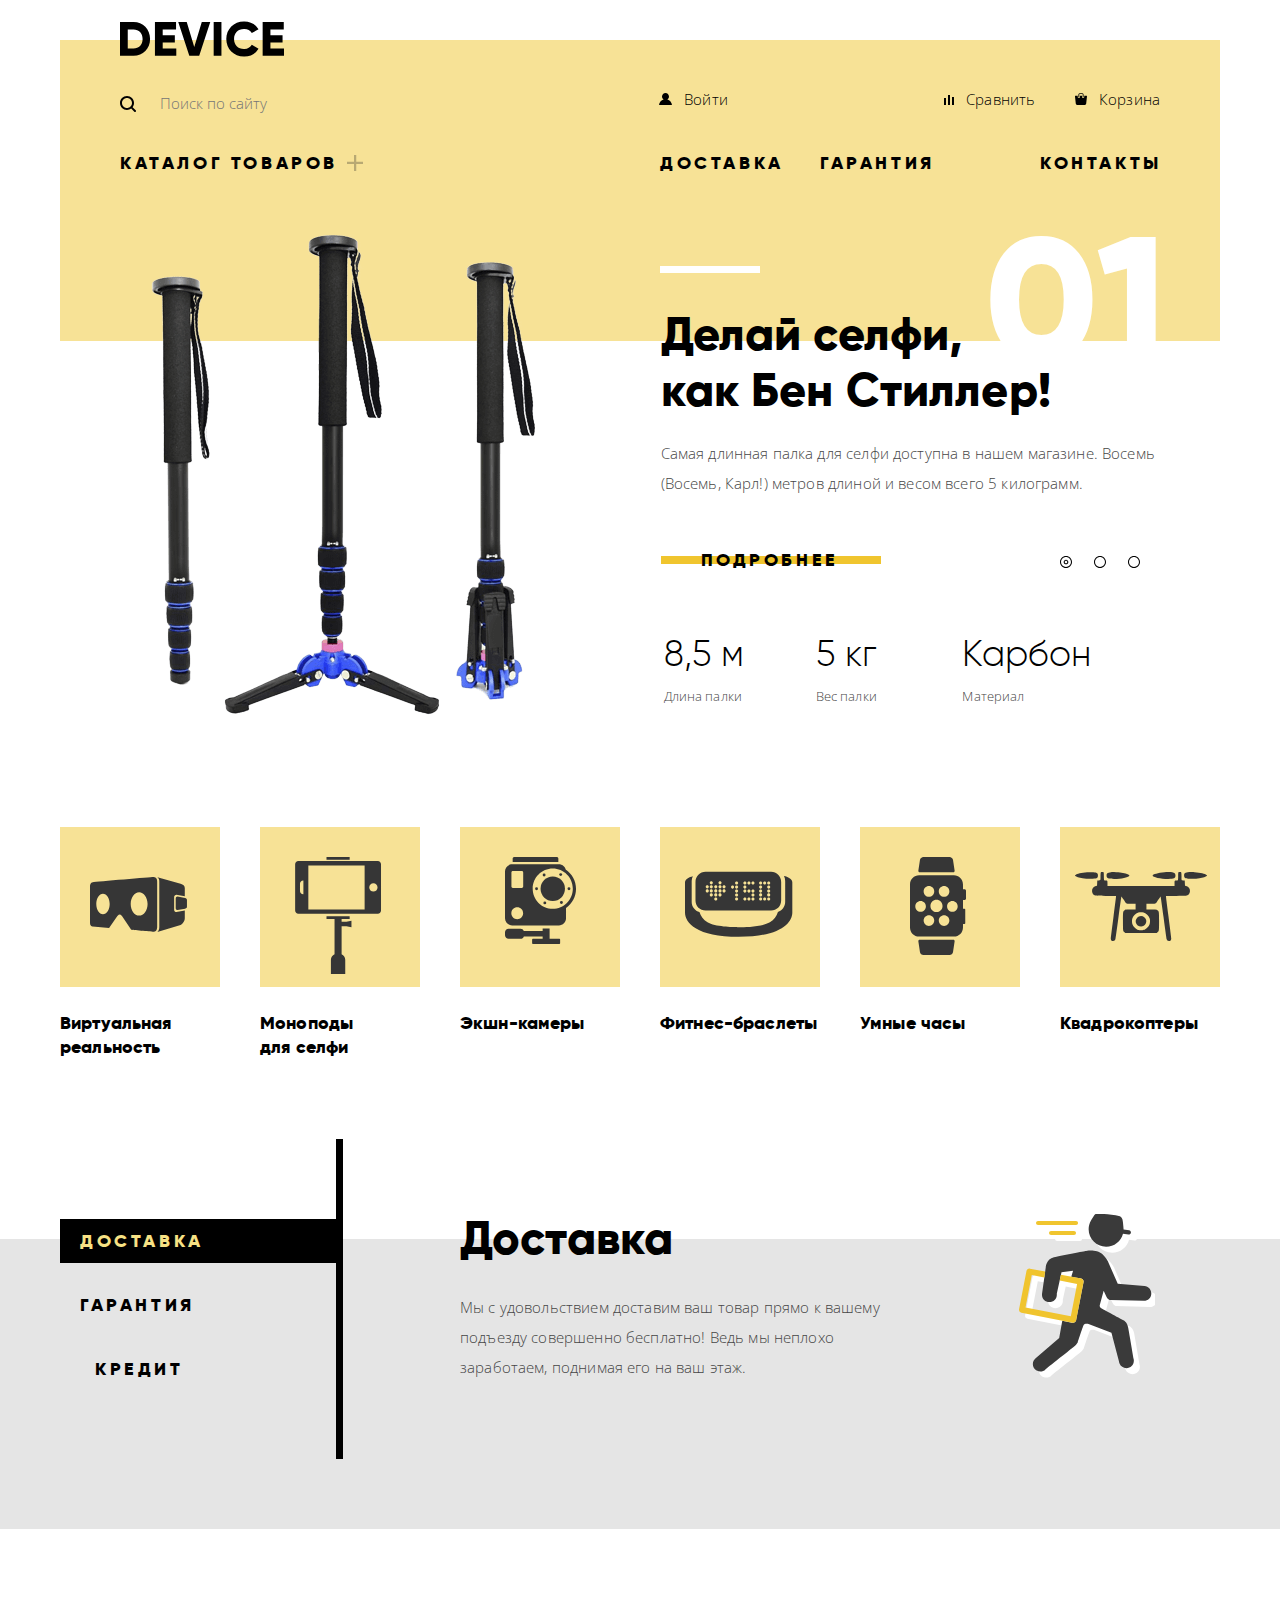
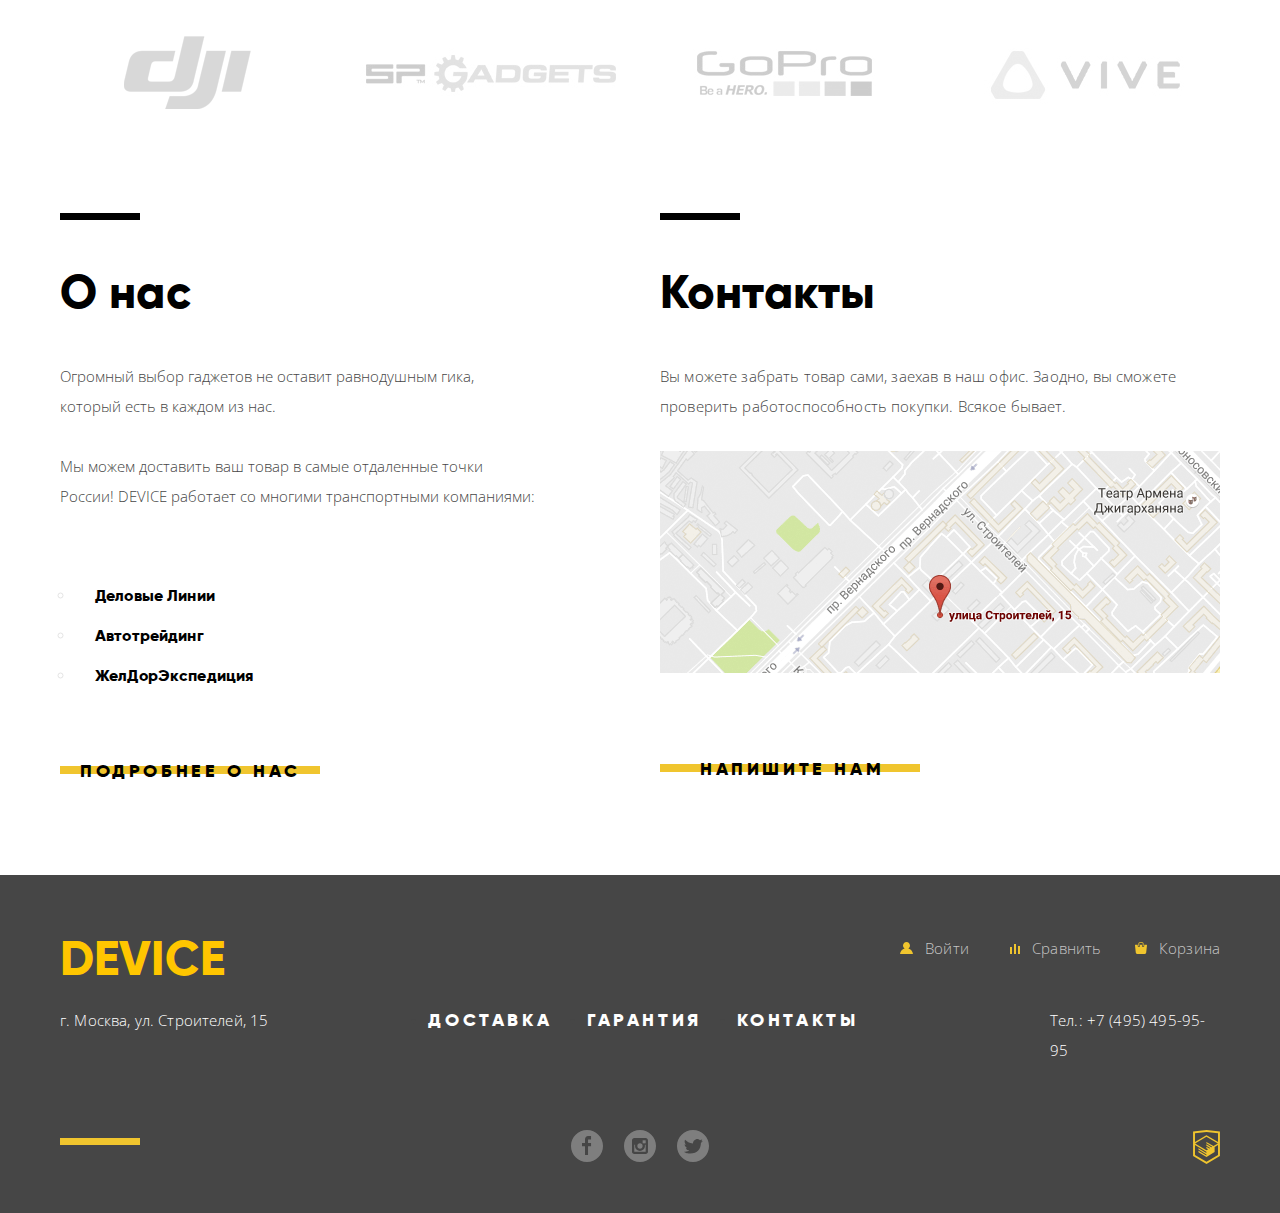
==== commit ba9c5fc1: "Завершил верстку" ====
--- a/index.html
+++ b/index.html
@@ -3,7 +3,7 @@
   <head>
     <meta charset="utf-8">
     <title>Девайс</title>
-    <link href="https://fonts.googleapis.com/css?family=Open+Sans:300,400" rel="stylesheet">
+    <link href="https://fonts.googleapis.com/css?family=Open+Sans:300,400&subset=cyrillic" rel="stylesheet">
     <link rel="stylesheet" href="css/normalize.css">
     <link rel="stylesheet" href="css/style.css">   
   </head>
@@ -14,21 +14,21 @@
         <img src="img/logo.svg" width="164" height="36" class="logo-device" alt="Логотип интернет-магазина «Device»">
         <ul class="user-navigation">
           <li class="search-form">
-            <form method="GET" action="/echo">
+            <form method="GET" action="https://echo.htmlacademy.ru">
               <input type="search" id="search" placeholder="Поиск по сайту">
               <label class="visually-hidden" for="search"></label>
               <button type="submit" class="search-form-button">Найти</button>
             </form>
           </li>
           <li class="user-item login-link">
-              <a href="#.html">
-                <svg width="13px" height="12px" viewBox="0 0 13 12" class="user-icon">
-                  <path d="M0.032,12h12.937c-0.163-2.643-2.074-4.837-4.671-5.543C9.306,5.846,9.985,4.75,9.985,3.485
-                  C9.985,1.561,8.425,0,6.5,0S3.015,1.561,3.015,3.485c0,1.264,0.68,2.361,1.688,2.972C2.106,7.163,0.194,9.357,0.032,12z"/>
-                </svg>
-                <span class="user-text">Войти</span>
-              </a>
-            </li>
+            <a href="#.html">
+              <svg width="13px" height="12px" viewBox="0 0 13 12" class="user-icon">
+                <path d="M0.032,12h12.937c-0.163-2.643-2.074-4.837-4.671-5.543C9.306,5.846,9.985,4.75,9.985,3.485
+                C9.985,1.561,8.425,0,6.5,0S3.015,1.561,3.015,3.485c0,1.264,0.68,2.361,1.688,2.972C2.106,7.163,0.194,9.357,0.032,12z"/>
+              </svg>
+              <span class="user-text">Войти</span>
+            </a>
+          </li>
           <li class="user-item comparison-goods">
             <a href="#.html">
               <svg width="10px" height="10px" viewBox="0 0 10 10" class="user-icon">
@@ -75,7 +75,7 @@
               </li>
               <li>
                 <ul class="catalog-list catalog-list-machine">
-                  <li><a href="catalog.html">Квадракоптеры</a></li>
+                  <li><a href="catalog.html">Квадрокоптеры</a></li>
                 </ul>
               </li>
             </ul>
@@ -94,22 +94,25 @@
       <div class="container">
       <section class="most-popular-goods">
         <h2 class="visually-hidden">Самые популярные товары</h2>
+        
+        <input type="radio" id="slider-stick" name="toggle-main-slider" class="selfie-stick-radio visually-hidden" checked>
+        <input type="radio" id="slider-bracelet" name="toggle-main-slider" class="bracelet-radio visually-hidden">
+        <input type="radio" id="slider-quadrupter" name="toggle-main-slider" class="quadrupter-radio visually-hidden">
 
         <ul class="main-slider-controls">
-          <li class="slide-radio"><button type="button" class="slide-button">Первый слайд</button></li>
-          <li class="slide-radio"><button type="button" class="slide-button">Второй слайд</button></li>
-          <li class="slide-radio"><button type="button" class="slide-button">Третий слайд</button></li>
+          <li class="main-slider-controls-item"><label for="slider-stick" class="selfie-stick-label" aria-label="Первый слайд"></label></li>
+          <li class="main-slider-controls-item"><label for="slider-bracelet" class="bracelet-label" aria-label="Второй слайд"></label></li>
+          <li class="main-slider-controls-item"><label for="slider-quadrupter" class=" quadrupter-label" aria-label="Третий слайд"></label></li>
         </ul>
 
-      
         <ol class="goods-list">
           <li>
             <div class="main-slider selfie-stick-slider">
               <div class="image-block">
                 <img src="img/slider-selfie.png" width="384" height="486" alt="Палка для селфи">
-                </div>
+              </div>
                 <div class="description-column">
-                  <p class="slogan"><b>Делай селфи, как Бен Стиллер!</b></p>
+                  <p class="slogan"><b>Делай селфи,<br> как Бен Стиллер!</b></p>
                   <p class="description">Самая длинная палка для селфи доступна в нашем магазине.
                     Восемь (Восемь, Карл!) метров длиной и весом всего 5 килограмм.
                   </p>
@@ -135,17 +138,17 @@
                 <img src="img/slider-bracelet.png" width="345" height="485" alt="Фитнес-браслет">
                 </div>
                 <div class="description-column">
-                  <p class="slogan"><b>Худеем правильно!</b></p>
-                  <p>Мотивирующие фитнес-браслеты помогут найти в себе силы 
+                  <p class="slogan"><b>Худеем<br> правильно!</b></p>
+                  <p class="description">Мотивирующие фитнес-браслеты помогут найти в себе силы 
                     не пропускать занятия и соблюдать диету.
                   </p>
                   <a class="button slider-button" href="#.html">Подробнее</a>
                   <table class="table bracelet-table">
                     <tr>
-                      <th>Без подзарядки</th>
+                      <td class="table-width">48 часов</td>
                     </tr>
                     <tr>
-                      <td>48 часов</td>
+                      <th class="table-width table-cell">Без подзарядки</th>
                     </tr>
                   </table>
               </div>
@@ -158,18 +161,18 @@
                 </div>
                 <div class="description-column">
                   <p class="slogan"><b>Порхает как бабочка, жалит как пчела!</b></p>
-                  <p>Этот обычный, на первый взгляд, квадрокоптер оснащен 
+                  <p class="description">Этот обычный, на первый взгляд, квадрокоптер оснащен 
                     мощным лазером, замаскированным под стандартную камеру.                
                   </p> 
                   <a class="button slider-button" href="#.html">Подробнее</a>
                   <table class="table quadrupter-table">
                     <tr>
-                      <th>Дальность полета</th>
-                      <th>Радиус поражения</th>
+                      <td class="table-width">800 м</td>
+                      <td class="table-width">50 м</td>
                     </tr>
                     <tr>
-                      <td>800 м</td>
-                      <td>50 м</td>
+                      <th class="table-width table-cell">Дальность полета</th>
+                      <th class="table-width table-cell">Радиус поражения</th>
                     </tr>
                   </table>
               </div>
@@ -186,36 +189,36 @@
                 
               <a href="#.html">
                 <svg width="160px" height="160px" viewBox="0 -50 100 160" class="popular-icon">
-                    <g>
-                      <path fill="#363636" d="M84.131,32.639V20.003c0-1.309,1.045-2.37,2.335-2.37l8.326,1.581V11.02c0-2.355-1.708-3.431-4.202-4.265
-                        l-23.187-6.58c1.616,1.391,1.889,2.04,1.889,4.396v45.209c0,2.356-0.45,4.066-1.967,5.21l23.265-7.065
-                        c2.401-0.833,4.202-4.216,4.202-6.572V33.44l-8.326,1.567C85.176,35.009,84.131,33.947,84.131,32.639z"/>
-                      <path fill="#363636" d="M95.129,20.979l-7.598-1.444c-1.008,0-1.824,0.829-1.824,1.851v9.868c0,1.023,0.816,1.852,1.824,1.852
-                        l7.598-1.431c1.154-0.419,1.824-0.829,1.824-1.852V22.83C96.953,21.808,96.187,21.323,95.129,20.979z"/>
-                      <path fill="#363636" d="M67.17,4.483c0-5.08-4.232-4.459-4.232-4.459S5.832,4.738,2.838,5.145S0.001,9.532,0.001,9.532
-                        S0,42.069,0,45.812s2.599,3.753,2.599,3.753l16.477,1.403L27.212,39.3c0,0,1.109-1.828,2.505-1.828
-                        c1.397,0,2.432,1.861,2.432,1.861l9.061,13.521c0,0,18.895,1.909,22.521,1.909c3.626-0.001,3.439-5.024,3.439-5.024
-                        S67.17,9.563,67.17,4.483z M12.982,37.192c-3.698,0-6.696-4.601-6.696-10.275s2.998-10.275,6.696-10.275
-                        c3.698,0,6.696,4.601,6.696,10.275S16.68,37.192,12.982,37.192z M49.14,38.618c-4.662,0-8.441-5.239-8.441-11.701
-                        c0-6.463,3.78-11.702,8.441-11.702c4.662,0,8.442,5.239,8.442,11.702C57.582,33.379,53.802,38.618,49.14,38.618z"/>
-                    </g>          
-                  </svg>
+                  <g>
+                    <path fill="#363636" d="M84.131,32.639V20.003c0-1.309,1.045-2.37,2.335-2.37l8.326,1.581V11.02c0-2.355-1.708-3.431-4.202-4.265
+                    l-23.187-6.58c1.616,1.391,1.889,2.04,1.889,4.396v45.209c0,2.356-0.45,4.066-1.967,5.21l23.265-7.065
+                    c2.401-0.833,4.202-4.216,4.202-6.572V33.44l-8.326,1.567C85.176,35.009,84.131,33.947,84.131,32.639z"/>
+                    <path fill="#363636" d="M95.129,20.979l-7.598-1.444c-1.008,0-1.824,0.829-1.824,1.851v9.868c0,1.023,0.816,1.852,1.824,1.852
+                    l7.598-1.431c1.154-0.419,1.824-0.829,1.824-1.852V22.83C96.953,21.808,96.187,21.323,95.129,20.979z"/>
+                    <path fill="#363636" d="M67.17,4.483c0-5.08-4.232-4.459-4.232-4.459S5.832,4.738,2.838,5.145S0.001,9.532,0.001,9.532
+                    S0,42.069,0,45.812s2.599,3.753,2.599,3.753l16.477,1.403L27.212,39.3c0,0,1.109-1.828,2.505-1.828
+                    c1.397,0,2.432,1.861,2.432,1.861l9.061,13.521c0,0,18.895,1.909,22.521,1.909c3.626-0.001,3.439-5.024,3.439-5.024
+                    S67.17,9.563,67.17,4.483z M12.982,37.192c-3.698,0-6.696-4.601-6.696-10.275s2.998-10.275,6.696-10.275
+                    c3.698,0,6.696,4.601,6.696,10.275S16.68,37.192,12.982,37.192z M49.14,38.618c-4.662,0-8.441-5.239-8.441-11.701
+                    c0-6.463,3.78-11.702,8.441-11.702c4.662,0,8.442,5.239,8.442,11.702C57.582,33.379,53.802,38.618,49.14,38.618z"/>
+                  </g>          
+                </svg>
                 <h3>Виртуальная реальность</h3>
               </a>
             </li>
-            <li class="category-item">
+            <li class="category-item monopod-item">
               <a href="#.html">
-                 <svg width="160px" height="160px" viewBox="-5 -30 100 160" class="popular-icon">
-                  <g>
-                    <path fill="#363636" d="M82.821,4.011H3.33c-1.761,0-3.188,1.427-3.188,3.188v46.413c0,1.763,1.427,3.189,3.188,3.189h79.492
-                      c1.762,0,3.189-1.427,3.189-3.189V7.199C86.011,5.438,84.583,4.011,82.821,4.011z M8.392,37.236H8.166
-                      c-1.762,0-3.189-1.429-3.189-3.189v-7.283c0-1.761,1.427-3.188,3.189-3.188h0.226V37.236z M69.623,52.408H13.341V8.402h56.282
-                      V52.408z M78.4,34.552c-2.289,0-4.146-1.855-4.146-4.147s1.856-4.147,4.146-4.147c2.291,0,4.148,1.855,4.148,4.147
-                      S80.691,34.552,78.4,34.552z"/>
-                    <rect x="31.497" fill="#363636" width="23.157" height="2.758"/>
-                    <path fill="#363636" d="M46.608,64.861v-2.973h8.046v-2.758H31.498v2.758h8.045v35.246c-2.139,0.938-3.635,3.072-3.635,5.559V117
-                      h14.335v-14.307c0-2.486-1.495-4.621-3.636-5.557v-27.99h4.796l5.051,1.213v-6.711l-5.051,1.213H46.608z"/>
-                  </g>     
+                <svg width="160px" height="160px" viewBox="-5 -30 100 160" class="popular-icon">
+                <g>
+                  <path fill="#363636" d="M82.821,4.011H3.33c-1.761,0-3.188,1.427-3.188,3.188v46.413c0,1.763,1.427,3.189,3.188,3.189h79.492
+                  c1.762,0,3.189-1.427,3.189-3.189V7.199C86.011,5.438,84.583,4.011,82.821,4.011z M8.392,37.236H8.166
+                  c-1.762,0-3.189-1.429-3.189-3.189v-7.283c0-1.761,1.427-3.188,3.189-3.188h0.226V37.236z M69.623,52.408H13.341V8.402h56.282
+                  V52.408z M78.4,34.552c-2.289,0-4.146-1.855-4.146-4.147s1.856-4.147,4.146-4.147c2.291,0,4.148,1.855,4.148,4.147
+                  S80.691,34.552,78.4,34.552z"/>
+                  <rect x="31.497" fill="#363636" width="23.157" height="2.758"/>
+                  <path fill="#363636" d="M46.608,64.861v-2.973h8.046v-2.758H31.498v2.758h8.045v35.246c-2.139,0.938-3.635,3.072-3.635,5.559V117
+                  h14.335v-14.307c0-2.486-1.495-4.621-3.636-5.557v-27.99h4.796l5.051,1.213v-6.711l-5.051,1.213H46.608z"/>
+                </g>     
                 </svg>
                 <h3>Моноподы для селфи</h3>
               </a>
@@ -223,27 +226,27 @@
             <li class="category-item">
               <a href="#.html">
                 <svg width="160px" height="160px" viewBox="-15 -30 100 160" class="popular-icon">
-                    <g>
-                      <path fill="#363636" d="M53.349,1.49c0-0.736-0.578-1.49-1.311-1.49H9.053C8.32,0,7.672,0.754,7.672,1.49v3.522h45.676V1.49z"/>
-                      <path fill="#363636" d="M54.202,81.809h-9.597V71.426h-6.958v2.507H18.774c-0.537-1.254-1.757-2.148-3.181-2.148H3.559
-                        C1.642,71.784,0,73.387,0,75.311v3.018c0,1.924,1.642,3.48,3.559,3.48h12.035c1.511,0,2.792-0.896,3.269-2.326h18.785v2.326H28.13
-                        c-0.533,0-1.01,0.437-1.01,0.972v3.172c0,0.535,0.478,1.048,1.01,1.048h26.072c0.533,0,0.93-0.513,0.93-1.048V82.78
-                        C55.132,82.245,54.735,81.809,54.202,81.809z"/>
-                      <path fill="#363636" d="M60.666,12.39c-0.861-2.937-3.567-5.05-6.771-5.05H7.148C3.25,7.34,0,10.449,0,14.361v46.9
-                        c0,3.912,3.25,7.121,7.148,7.121h46.747c3.898,0,7.126-3.209,7.126-7.121V50.915c6.066-4.204,10.001-11.211,10.001-19.164
-                        C71.021,23.672,66.89,16.57,60.666,12.39z M12.238,62.151c-3.259,0-5.901-2.65-5.901-5.921c0-3.27,2.642-5.922,5.901-5.922
-                        s5.902,2.652,5.902,5.922C18.14,59.501,15.497,62.151,12.238,62.151z M18.199,29.546c0,0.786-0.635,1.422-1.418,1.422H7.841
-                        c-0.783,0-1.418-0.637-1.418-1.422V15.386c0-0.786,0.635-1.423,1.418-1.423h8.939c0.783,0,1.418,0.637,1.418,1.423V29.546z
-                        M47.762,51.858c-11.076,0-20.057-9.01-20.057-20.123s8.98-20.124,20.057-20.124c11.077,0,20.058,9.01,20.058,20.124
-                        S58.839,51.858,47.762,51.858z"/>
-                      <ellipse fill="#363636" cx="47.762" cy="31.735" rx="12.188" ry="12.229"/>
-                      <circle fill="#363636" cx="31.562" cy="31.736" r="1.435"/>
-                      <circle fill="#363636" cx="63.963" cy="31.736" r="1.435"/>
-                      <circle fill="#363636" cx="39.109" cy="17.994" r="1.435"/>
-                      <ellipse fill="#363636" cx="56.415" cy="45.476" rx="1.43" ry="1.436"/>
-                      <circle fill="#363636" cx="55.697" cy="17.565" r="1.435"/>
-                      <circle fill="#363636" cx="39.828" cy="45.906" r="1.435"/>
-                    </g>     
+                  <g>
+                    <path fill="#363636" d="M53.349,1.49c0-0.736-0.578-1.49-1.311-1.49H9.053C8.32,0,7.672,0.754,7.672,1.49v3.522h45.676V1.49z"/>
+                    <path fill="#363636" d="M54.202,81.809h-9.597V71.426h-6.958v2.507H18.774c-0.537-1.254-1.757-2.148-3.181-2.148H3.559
+                    C1.642,71.784,0,73.387,0,75.311v3.018c0,1.924,1.642,3.48,3.559,3.48h12.035c1.511,0,2.792-0.896,3.269-2.326h18.785v2.326H28.13
+                    c-0.533,0-1.01,0.437-1.01,0.972v3.172c0,0.535,0.478,1.048,1.01,1.048h26.072c0.533,0,0.93-0.513,0.93-1.048V82.78
+                    C55.132,82.245,54.735,81.809,54.202,81.809z"/>
+                    <path fill="#363636" d="M60.666,12.39c-0.861-2.937-3.567-5.05-6.771-5.05H7.148C3.25,7.34,0,10.449,0,14.361v46.9
+                    c0,3.912,3.25,7.121,7.148,7.121h46.747c3.898,0,7.126-3.209,7.126-7.121V50.915c6.066-4.204,10.001-11.211,10.001-19.164
+                    C71.021,23.672,66.89,16.57,60.666,12.39z M12.238,62.151c-3.259,0-5.901-2.65-5.901-5.921c0-3.27,2.642-5.922,5.901-5.922
+                    s5.902,2.652,5.902,5.922C18.14,59.501,15.497,62.151,12.238,62.151z M18.199,29.546c0,0.786-0.635,1.422-1.418,1.422H7.841
+                    c-0.783,0-1.418-0.637-1.418-1.422V15.386c0-0.786,0.635-1.423,1.418-1.423h8.939c0.783,0,1.418,0.637,1.418,1.423V29.546z
+                    M47.762,51.858c-11.076,0-20.057-9.01-20.057-20.123s8.98-20.124,20.057-20.124c11.077,0,20.058,9.01,20.058,20.124
+                    S58.839,51.858,47.762,51.858z"/>
+                    <ellipse fill="#363636" cx="47.762" cy="31.735" rx="12.188" ry="12.229"/>
+                    <circle fill="#363636" cx="31.562" cy="31.736" r="1.435"/>
+                    <circle fill="#363636" cx="63.963" cy="31.736" r="1.435"/>
+                    <circle fill="#363636" cx="39.109" cy="17.994" r="1.435"/>
+                    <ellipse fill="#363636" cx="56.415" cy="45.476" rx="1.43" ry="1.436"/>
+                    <circle fill="#363636" cx="55.697" cy="17.565" r="1.435"/>
+                    <circle fill="#363636" cx="39.828" cy="45.906" r="1.435"/>
+                  </g>     
                 </svg>
                 <h3>Экшн-камеры</h3>
               </a>
@@ -393,7 +396,7 @@
                    C1160.527,5120.253,1150.459,5120.253,1127.764,5117.167z"/>
                </g>
                </svg>
-                <h3>Квадрокоптер</h3>
+                <h3>Квадрокоптеры</h3>
               </a>
             </li>
           </ul>
@@ -404,46 +407,183 @@
         <h2 class="visually-hidden">Информация об услугах</h2>  
 
         <div class="container services-container">
-          <input type="radio" id="slider-delivery" name="toggle-service-slider" class="visually-hidden" checked>
-          <input type="radio" id="slider-guarantee" name="toggle-service-slider" class="visually-hidden">
-          <input type="radio" id="slider-credit" name="toggle-service-slider" class="visually-hidden">
+          <input type="radio" id="slider-delivery" name="toggle-service-slider" class="slider-delivery-radio visually-hidden" checked>
+          <input type="radio" id="slider-warranty" name="toggle-service-slider" class="slider-warranty-radio visually-hidden">
+          <input type="radio" id="slider-credit" name="toggle-service-slider" class="slider-credit-radio visually-hidden">
           <ul class="services-slider-controls">
-            <li class="services-slider-item"><label for="slider-delivery" class="button button-service">Доставка</label></li>
-            <li class="services-slider-item"><label for="slider-guarantee" class="button button-service">Гарантия</label></li>
-            <li class="services-slider-item"><label for="slider-credit" class="button button-service">Кредит</label></li>
+            <li class="services-slider-item"><label for="slider-delivery" class="button button-service button-delivery">Доставка</label></li>
+            <li class="services-slider-item"><label for="slider-warranty" class="button button-service button-warranty">Гарантия</label></li>
+            <li class="services-slider-item"><label for="slider-credit" class="button button-service button-credit">Кредит</label></li>
           </ul>
 
-          <ul class="services-description">
-            <li class="delivery-description">
-              <div class="delivery-container">
+          <ul class="services-description-list">
+            <li class="service-description-item delivery-item">
+              <div class="service-container">
                 <h3>Доставка</h3>
-                <p>Мы с удовольствием доставим ваш товар прямо к вашему подъезду совершенно бесплатно! 
+                <p class="services-description">Мы с удовольствием доставим ваш товар прямо к вашему подъезду совершенно бесплатно! 
                   Ведь мы неплохо заработаем, поднимая его на ваш этаж.
                 </p>
               </div>
                 <svg height="164" viewBox="0 0 136 164" width="136">
-                    <g fill="#fff">
-                      <path d="m93.133 38.767c8.121 0 14.945-5.542 16.9-13.049l5.467.814c.107.016.215.024.32.024 1.051 0 1.971-.77 2.131-1.84.176-1.178-.639-2.276-1.816-2.451l-5.541-.825c.002-.046.004-.091.004-.138 0-.182-.006-.362-.014-.542 0 0-.451-6.518-1.074-9.237-.621-2.719-2.535-3.296-2.535-3.296-9.77-2.212-19.772-2.438-22.375-2.438s-3.158 1.332-3.158 1.332l-3.15 4.996-.01-.003c-.076.122-.146.245-.219.368l-.027.043c-1.502 2.58-2.367 5.576-2.367 8.777-.001 9.646 7.819 17.465 17.464 17.465z"/>
-                      <path d="m131.535 78.076v-.002l-26.742-2.168-9.246-21.112s-.461-2.774-6.008-8.476c-5.549-5.702-16.799-3.39-16.799-3.39s-23.886 4.469-31.745 6.318c-7.86 1.85-8.168 9.863-8.168 9.863l-.632 4.519-15.178-2.941c-.191-.037-.381-.055-.568-.055-1.407 0-2.671 1-2.948 2.429l-7.411 38.242c-.314 1.62.754 3.202 2.375 3.516l51.196 9.923c.115.022.23.024.346.033h.002c-.728.104-1.291-.035-1.291-.035l-9.4-1.849-3.082 17.105-23.56 20.363c-1.701 1.361-2.792 3.453-2.792 5.801 0 4.104 3.326 7.43 7.429 7.43 2.035 0 3.878-.818 5.22-2.145 0 0 27.725-22.05 29.575-23.591 1.85-1.54 2.773-3.853 2.773-3.853s4.541-13.948 5.779-16.874c.848-2.004 4.932-1.079 4.932-1.079l22.885 8.631 7.615 29.062c.082.63.242 1.234.473 1.804h.002c1.098 2.728 3.77 4.654 6.889 4.654 4.104 0 7.43-3.327 7.43-7.43 0-.599-.072-1.179-.207-1.736-.842-4.965-4.604-27.046-5.561-31.826-1.078-5.394-4.621-6.934-4.621-6.934s-21.268-11.558-22.654-12.329c-1.387-.77-1.078-2.774-1.078-2.774l3.93-14.331 2.773 5.856s1.619 3.274 4.084 3.391l33.357.82c4.104 0 7.43-3.326 7.43-7.431-.001-3.889-2.993-7.079-6.804-7.399zm-71.431-15.269-1.789 5.88 9.898 1.919-20.214-3.917.548-2.496zm-2.249 45.473-45.304-8.781 6.27-32.353 12.542 2.431-1.618 11.567-.64 4.406c-.005.026-.008.056-.012.082l-.018.127h.002c-.04.312-.063.629-.063.951 0 4.104 3.327 7.429 7.43 7.429s7.429-3.325 7.429-7.429c0-.318-.021-.63-.061-.937l2.901-13.223 17.413 3.374z"/>
-                      <path d="m25.05 17.008h38.027c1.1 0 2-.896 2-1.99s-.9-1.99-2-1.99h-38.027c-1.1 0-2 .896-2 1.99s.9 1.99 2 1.99z"/>
-                      <path d="m38.08 23.025c-1.1 0-2 .896-2 1.99s.9 1.99 2 1.99h22.959c1.1 0 2-.896 2-1.99 0-1.095-.9-1.99-2-1.99z"/>
-                    </g>
-                      <path d="m87.098 32.732c8.121 0 14.945-5.542 16.9-13.049l5.467.814c.107.016.215.024.32.024 1.051 0 1.971-.77 2.131-1.84.176-1.178-.639-2.276-1.816-2.451l-5.541-.825c.002-.046.004-.091.004-.138 0-.182-.006-.362-.014-.542 0 0-.451-6.518-1.074-9.237-.621-2.719-2.535-3.296-2.535-3.296-9.77-2.212-19.772-2.438-22.376-2.438s-3.158 1.332-3.158 1.332l-3.15 4.996-.01-.003c-.076.121-.146.245-.219.368l-.027.043c-1.502 2.58-2.367 5.576-2.367 8.777 0 9.646 7.82 17.465 17.465 17.465z" fill="#3a3a3a"/><path d="m125.5 72.041v-.002l-26.742-2.168-9.246-21.112s-.461-2.774-6.008-8.476c-5.549-5.702-16.799-3.39-16.799-3.39s-23.886 4.469-31.745 6.317c-7.86 1.85-8.168 9.863-8.168 9.863l-3.082 22.036-.64 4.406c-.005.026-.008.056-.012.082l-.018.127h.002c-.04.312-.063.629-.063.951 0 4.104 3.327 7.429 7.43 7.429s7.429-3.325 7.429-7.429c0-.318-.021-.63-.061-.937l4.734-21.581 11.557-1.386-1.789 5.88 9.898 1.919c1.62.313 2.688 1.896 2.375 3.517l-7.412 38.243c-.277 1.43-1.541 2.43-2.948 2.43-.072 0-.146-.016-.22-.021-.728.104-1.291-.035-1.291-.035l-9.4-1.849-3.082 17.105-23.56 20.363c-1.701 1.361-2.792 3.453-2.792 5.801 0 4.104 3.326 7.43 7.429 7.43 2.035 0 3.878-.818 5.22-2.145 0 0 27.725-22.05 29.575-23.591 1.85-1.54 2.773-3.853 2.773-3.853s4.541-13.948 5.779-16.874c.848-2.004 4.932-1.079 4.932-1.079l22.885 8.631 7.615 29.062c.082.63.242 1.234.473 1.804h.002c1.098 2.728 3.77 4.654 6.889 4.654 4.104 0 7.43-3.327 7.43-7.43 0-.599-.072-1.179-.207-1.736-.842-4.965-4.604-27.046-5.561-31.826-1.078-5.394-4.621-6.934-4.621-6.934s-21.267-11.555-22.653-12.327c-1.387-.77-1.078-2.774-1.078-2.774l3.93-14.331 2.773 5.856s1.619 3.274 4.084 3.391l33.357.82c4.104 0 7.43-3.326 7.43-7.431 0-3.89-2.992-7.081-6.803-7.4z" fill="#3a3a3a"/>
-                      <path d="m53.971 108.739h.002c.073.006.147.021.22.021 1.407 0 2.671-1 2.948-2.43l7.412-38.243c.313-1.621-.755-3.203-2.375-3.517l-20.214-3.917-1.286 5.862 17.413 3.374-6.271 32.354-45.304-8.779 6.27-32.353 12.542 2.431.832-5.95-15.178-2.942c-.191-.037-.381-.055-.568-.055-1.407 0-2.671 1-2.948 2.429l-7.411 38.244c-.314 1.62.754 3.202 2.375 3.516l51.196 9.923c.114.022.229.023.345.032z" fill="#f0c42e"/>
-                      <path d="m59.042 8.982c0 1.095-.9 1.99-2 1.99h-38.027c-1.1 0-2-.896-2-1.99s.9-1.99 2-1.99h38.027c1.1.001 2 .896 2 1.99z" fill="#f0c52e"/>
-                      <path d="m57.004 18.98c0 1.094-.9 1.99-2 1.99h-22.96c-1.1 0-2-.896-2-1.99 0-1.095.9-1.99 2-1.99h22.959c1.101 0 2.001.896 2.001 1.99z" fill="#f0c52e"/></svg> 
+                  <g fill="#fff">
+                    <path d="m93.133 38.767c8.121 0 14.945-5.542 16.9-13.049l5.467.814c.107.016.215.024.32.024 1.051 0 1.971-.77 2.131-1.84.176-1.178-.639-2.276-1.816-2.451l-5.541-.825c.002-.046.004-.091.004-.138 0-.182-.006-.362-.014-.542 0 0-.451-6.518-1.074-9.237-.621-2.719-2.535-3.296-2.535-3.296-9.77-2.212-19.772-2.438-22.375-2.438s-3.158 1.332-3.158 1.332l-3.15 4.996-.01-.003c-.076.122-.146.245-.219.368l-.027.043c-1.502 2.58-2.367 5.576-2.367 8.777-.001 9.646 7.819 17.465 17.464 17.465z"/>
+                    <path d="m131.535 78.076v-.002l-26.742-2.168-9.246-21.112s-.461-2.774-6.008-8.476c-5.549-5.702-16.799-3.39-16.799-3.39s-23.886 4.469-31.745 6.318c-7.86 1.85-8.168 9.863-8.168 9.863l-.632 4.519-15.178-2.941c-.191-.037-.381-.055-.568-.055-1.407 0-2.671 1-2.948 2.429l-7.411 38.242c-.314 1.62.754 3.202 2.375 3.516l51.196 9.923c.115.022.23.024.346.033h.002c-.728.104-1.291-.035-1.291-.035l-9.4-1.849-3.082 17.105-23.56 20.363c-1.701 1.361-2.792 3.453-2.792 5.801 0 4.104 3.326 7.43 7.429 7.43 2.035 0 3.878-.818 5.22-2.145 0 0 27.725-22.05 29.575-23.591 1.85-1.54 2.773-3.853 2.773-3.853s4.541-13.948 5.779-16.874c.848-2.004 4.932-1.079 4.932-1.079l22.885 8.631 7.615 29.062c.082.63.242 1.234.473 1.804h.002c1.098 2.728 3.77 4.654 6.889 4.654 4.104 0 7.43-3.327 7.43-7.43 0-.599-.072-1.179-.207-1.736-.842-4.965-4.604-27.046-5.561-31.826-1.078-5.394-4.621-6.934-4.621-6.934s-21.268-11.558-22.654-12.329c-1.387-.77-1.078-2.774-1.078-2.774l3.93-14.331 2.773 5.856s1.619 3.274 4.084 3.391l33.357.82c4.104 0 7.43-3.326 7.43-7.431-.001-3.889-2.993-7.079-6.804-7.399zm-71.431-15.269-1.789 5.88 9.898 1.919-20.214-3.917.548-2.496zm-2.249 45.473-45.304-8.781 6.27-32.353 12.542 2.431-1.618 11.567-.64 4.406c-.005.026-.008.056-.012.082l-.018.127h.002c-.04.312-.063.629-.063.951 0 4.104 3.327 7.429 7.43 7.429s7.429-3.325 7.429-7.429c0-.318-.021-.63-.061-.937l2.901-13.223 17.413 3.374z"/>
+                    <path d="m25.05 17.008h38.027c1.1 0 2-.896 2-1.99s-.9-1.99-2-1.99h-38.027c-1.1 0-2 .896-2 1.99s.9 1.99 2 1.99z"/>
+                    <path d="m38.08 23.025c-1.1 0-2 .896-2 1.99s.9 1.99 2 1.99h22.959c1.1 0 2-.896 2-1.99 0-1.095-.9-1.99-2-1.99z"/>
+                  </g>
+                  <path d="m87.098 32.732c8.121 0 14.945-5.542 16.9-13.049l5.467.814c.107.016.215.024.32.024 1.051 0 1.971-.77 2.131-1.84.176-1.178-.639-2.276-1.816-2.451l-5.541-.825c.002-.046.004-.091.004-.138 0-.182-.006-.362-.014-.542 0 0-.451-6.518-1.074-9.237-.621-2.719-2.535-3.296-2.535-3.296-9.77-2.212-19.772-2.438-22.376-2.438s-3.158 1.332-3.158 1.332l-3.15 4.996-.01-.003c-.076.121-.146.245-.219.368l-.027.043c-1.502 2.58-2.367 5.576-2.367 8.777 0 9.646 7.82 17.465 17.465 17.465z" fill="#3a3a3a"/><path d="m125.5 72.041v-.002l-26.742-2.168-9.246-21.112s-.461-2.774-6.008-8.476c-5.549-5.702-16.799-3.39-16.799-3.39s-23.886 4.469-31.745 6.317c-7.86 1.85-8.168 9.863-8.168 9.863l-3.082 22.036-.64 4.406c-.005.026-.008.056-.012.082l-.018.127h.002c-.04.312-.063.629-.063.951 0 4.104 3.327 7.429 7.43 7.429s7.429-3.325 7.429-7.429c0-.318-.021-.63-.061-.937l4.734-21.581 11.557-1.386-1.789 5.88 9.898 1.919c1.62.313 2.688 1.896 2.375 3.517l-7.412 38.243c-.277 1.43-1.541 2.43-2.948 2.43-.072 0-.146-.016-.22-.021-.728.104-1.291-.035-1.291-.035l-9.4-1.849-3.082 17.105-23.56 20.363c-1.701 1.361-2.792 3.453-2.792 5.801 0 4.104 3.326 7.43 7.429 7.43 2.035 0 3.878-.818 5.22-2.145 0 0 27.725-22.05 29.575-23.591 1.85-1.54 2.773-3.853 2.773-3.853s4.541-13.948 5.779-16.874c.848-2.004 4.932-1.079 4.932-1.079l22.885 8.631 7.615 29.062c.082.63.242 1.234.473 1.804h.002c1.098 2.728 3.77 4.654 6.889 4.654 4.104 0 7.43-3.327 7.43-7.43 0-.599-.072-1.179-.207-1.736-.842-4.965-4.604-27.046-5.561-31.826-1.078-5.394-4.621-6.934-4.621-6.934s-21.267-11.555-22.653-12.327c-1.387-.77-1.078-2.774-1.078-2.774l3.93-14.331 2.773 5.856s1.619 3.274 4.084 3.391l33.357.82c4.104 0 7.43-3.326 7.43-7.431 0-3.89-2.992-7.081-6.803-7.4z" fill="#3a3a3a"/>
+                  <path d="m53.971 108.739h.002c.073.006.147.021.22.021 1.407 0 2.671-1 2.948-2.43l7.412-38.243c.313-1.621-.755-3.203-2.375-3.517l-20.214-3.917-1.286 5.862 17.413 3.374-6.271 32.354-45.304-8.779 6.27-32.353 12.542 2.431.832-5.95-15.178-2.942c-.191-.037-.381-.055-.568-.055-1.407 0-2.671 1-2.948 2.429l-7.411 38.244c-.314 1.62.754 3.202 2.375 3.516l51.196 9.923c.114.022.229.023.345.032z" fill="#f0c42e"/>
+                  <path d="m59.042 8.982c0 1.095-.9 1.99-2 1.99h-38.027c-1.1 0-2-.896-2-1.99s.9-1.99 2-1.99h38.027c1.1.001 2 .896 2 1.99z" fill="#f0c52e"/>
+                  <path d="m57.004 18.98c0 1.094-.9 1.99-2 1.99h-22.96c-1.1 0-2-.896-2-1.99 0-1.095.9-1.99 2-1.99h22.959c1.101 0 2.001.896 2.001 1.99z" fill="#f0c52e"/>
+                </svg> 
             </li>
-            <li class="warranty-description">
-              <h3>Гарантия</h3>
-                <p>Если из-за возгорания купленного у нас товара у вас сгорит дом — не переживайте, мы выдадим вам новый.
-                Товар, не дом, конечно же.
-                </p>
+            <li class="service-description-item warranty-item">
+                <div class="service-container">
+                  <h3>Гарантия</h3>
+                  <p class="services-description">Если из-за возгорания купленного у нас товара у вас сгорит дом — не переживайте, мы выдадим вам новый.<br>
+                  Товар, не дом, конечно же.
+                  </p>
+                </div>
+                <svg width="171px" height="195px" viewBox="0 0 171 195">
+                <g>
+                  <path fill="#FFFFFF" d="M77.694,174.636c-0.104-0.13-10.495-12.996-12.609-15.76c-1.321-1.727-3.307-2.678-5.593-2.678
+                    c-2.56,0-4.836,1.17-5.512,1.553l-5.486,2.743c-1.773-0.479-5.587-1.95-9.28-6.268c-3.284-3.839-3.261-8.986-3.086-11.099
+                    l5.893-5.893c3.093-2.717,2.452-6.516,1.246-8.431l-0.219-0.311c0,0-12.862-16.221-14.666-18.498
+                    c-0.989-1.249-2.475-1.938-4.184-1.938c-2.849,0-5.879,1.975-6.756,2.592c-10.885,7.749-11.586,14.562-11.631,15.313l-0.024,0.414
+                    l0.074,0.409c6.412,35.726,26.026,51.137,35.453,58.543c1.148,0.901,2.14,1.681,2.854,2.306C50.731,193.38,57.93,194,60.721,194
+                    c2.375-0.001,4.48-0.405,6.089-1.171c4.366-2.078,9.425-8.01,10.872-9.778c2.501-3.059,1.283-6.599,0.168-8.208L77.694,174.636z
+                    M63.801,186.509C63.302,186.746,62.231,187,60.72,187c-1.56,0-7.032-0.334-11.944-4.632c-0.854-0.747-1.913-1.579-3.139-2.543
+                    c-8.694-6.83-26.729-21.001-32.78-53.684c0.289-0.979,1.829-4.938,8.62-9.771c0.652-0.453,1.508-0.904,2.119-1.142
+                    c2.831,3.572,11.41,14.392,13.502,17.03l-7.528,7.527l-0.203,1.055c-0.081,0.422-1.911,10.409,4.527,17.937
+                    c6.286,7.349,13.25,8.667,14.583,8.856l1.082,0.154l7.644-3.823l0.218-0.118c0.281-0.167,1.335-0.648,2.071-0.648
+                    c0.036,0,0.065,0.001,0.088,0.003c2.149,2.8,11.105,13.897,12.5,15.624c0.001,0.004,0.002,0.007,0.004,0.01
+                    C69.522,181.93,65.911,185.504,63.801,186.509z"/>
+                  <path fill="#FFFFFF" d="M137.85,65.824c5.512-5.177,7.156-11.975,5.033-20.783c-0.207-0.856-0.848-1.541-1.689-1.802
+                    c-0.842-0.262-1.76-0.06-2.414,0.53l-8.221,7.403c-1.438-0.795-3.676-2.451-4.465-5.33l6.803-6.729
+                    c0.947-0.938,0.992-2.453,0.104-3.446l-0.186-0.207c-0.193-0.216-0.422-0.396-0.678-0.533c-0.16-0.086-3.988-2.116-8.824-2.116
+                    c-4.709,0-8.859,1.921-12.002,5.556c-6,6.938-4.557,15.042-3.543,18.471l-3.488,3.488L93.996,51.09l4.717-3.266L78.671,34.1
+                    L68.07,44.703l13.724,20.041l3.266-4.717l9.237,10.282l-3.295,3.294c-1.5-0.478-3.883-1.052-6.663-1.052
+                    c-5.429,0-10.236,2.174-13.962,6.359c-0.271,0.329-6.599,8.165-2.751,18.621c0.284,0.773,0.931,1.356,1.729,1.56
+                    c0.796,0.203,1.645,0.001,2.264-0.541l8.295-7.259c1.323,0.567,3.622,2.08,4.659,5.925l-7.384,7.516
+                    c-0.634,0.645-0.87,1.582-0.617,2.45s0.954,1.532,1.835,1.737c0.11,0.025,2.724,0.623,6.175,0.623
+                    c6.84,0,12.112-2.271,15.245-6.567c3.363-4.613,4.094-9.433,3.994-13.088l16.217,16.217l0.172,0.158
+                    c1.521,1.26,4.318,2.725,7.451,2.725c2.227,0,4.625-0.741,6.852-2.824l5.518-5.516l0.102-0.104
+                    c5.012-5.358,2.258-11.698,0.1-14.302l-16.945-16.959c1.027,0.106,2.148,0.181,3.322,0.181
+                    C131.498,69.462,135.279,68.238,137.85,65.824z M84.551,51.978l-2.734,3.949l-7.276-10.625l4.731-4.732l10.625,7.276l-3.95,2.734
+                    l14.792,13.286l-4.094,4.093l1.191-1.192L84.551,51.978z M98.113,85.502c0.109,0.313,2.615,7.746-2.328,14.527
+                    c-2.77,3.798-7.748,4.526-11.4,4.512l4.703-4.787c0.566-0.576,0.82-1.391,0.68-2.187c-1.791-10.147-9.745-11.484-10.083-11.536
+                    c-0.729-0.11-1.471,0.104-2.027,0.589l-6.204,5.428c-0.522-5.56,2.413-9.489,2.759-9.932c2.721-3.03,6.127-4.566,10.125-4.566
+                    c3.515,0,6.231,1.211,6.249,1.22c0.953,0.439,2.076,0.241,2.818-0.501l19-19c0.725-0.724,0.934-1.816,0.527-2.756
+                    c-0.035-0.083-3.494-8.34,2.158-14.876c2.195-2.539,4.961-3.826,8.221-3.826c1.23,0,2.383,0.183,3.365,0.421l-5.047,4.993
+                    c-0.551,0.544-0.818,1.312-0.725,2.08c1.012,8.3,8.969,11.077,9.307,11.191c0.855,0.288,1.801,0.094,2.473-0.511l6.049-5.447
+                    c0.373,4.864-1.02,8.554-4.309,11.642c-2.008,1.887-5.359,2.283-7.818,2.283c-3.689,0-6.951-0.865-6.982-0.873
+                    c-0.865-0.236-1.795,0.014-2.43,0.653l-18.5,18.667C98.023,83.587,97.801,84.6,98.113,85.502z M103.615,87.344
+                    c0,0.003,0,0.005,0,0.008C103.615,87.349,103.615,87.347,103.615,87.344z M103.434,86.223c0.01,0.052,0.02,0.104,0.029,0.158
+                    C103.453,86.329,103.443,86.274,103.434,86.223z M136.525,97.079l-5.479,5.476c-3.248,2.98-6.9,0.432-7.576-0.087l-18.643-18.645
+                    l14.941-15.075l-2.035,2.053l18.707,18.706C136.9,90.099,139.537,93.794,136.525,97.079z M121.316,69.025
+                    c0.008,0.001,0.016,0.002,0.023,0.004C121.332,69.027,121.324,69.026,121.316,69.025z M120.473,68.882
+                    c0.02,0.004,0.045,0.008,0.066,0.012C120.516,68.89,120.494,68.886,120.473,68.882z"/>
+                  <path fill="#FFFFFF" d="M104.162,6.002c-36.408,0-65.922,29.514-65.922,65.922c0,33.517,25.02,61.172,57.398,65.354v26.224
+                    c0,0,57.439-21.243,71.969-73.622c0.078-0.283,0.139-0.538,0.211-0.812c0.113-0.424,0.225-0.85,0.33-1.277
+                    c0.064-0.263,0.119-0.514,0.178-0.769c1.137-4.851,1.758-9.901,1.758-15.098C170.084,35.516,140.57,6.002,104.162,6.002z
+                    M161.51,85.424l-0.006,0.027l-0.006,0.027l-0.029,0.13c-0.039,0.17-0.076,0.339-0.119,0.515c-0.094,0.376-0.191,0.751-0.301,1.161
+                    l-0.104,0.4c-0.025,0.108-0.053,0.216-0.082,0.324c-5.564,20.056-18.52,37.7-38.506,52.442
+                    c-7.373,5.438-14.408,9.464-19.719,12.175v-15.348v-6.154l-6.104-0.788c-29.243-3.777-51.295-28.889-51.295-58.412
+                    c0-32.49,26.432-58.922,58.922-58.922c32.488,0,58.922,26.432,58.922,58.922C163.084,76.432,162.555,80.974,161.51,85.424z"/>
+                </g>
+                <g>
+                  <path fill="#3A3A3A" d="M54.583,187.998c-2.791,0-9.989-0.62-16.554-6.364c-0.714-0.625-1.706-1.404-2.854-2.306
+                    c-9.426-7.406-29.041-22.817-35.453-58.543l-0.074-0.409l0.024-0.414c0.044-0.752,0.746-7.564,11.631-15.313
+                    c0.877-0.617,3.907-2.592,6.756-2.592c1.708,0,3.194,0.688,4.184,1.938c1.804,2.277,14.666,18.498,14.666,18.498l0.219,0.311
+                    c1.206,1.915,1.847,5.714-1.246,8.431l-5.893,5.893c-0.175,2.112-0.198,7.26,3.086,11.099c3.692,4.317,7.507,5.789,9.28,6.268
+                    l5.486-2.743c0.676-0.383,2.952-1.553,5.512-1.553c2.286,0,4.272,0.951,5.593,2.678c2.114,2.764,12.504,15.63,12.609,15.76
+                    l0.155,0.207c1.115,1.609,2.333,5.149-0.168,8.208c-1.447,1.769-6.505,7.7-10.872,9.778
+                    C59.063,187.593,56.958,187.997,54.583,187.998z M6.72,120.14c6.051,32.683,24.086,46.854,32.78,53.684
+                    c1.226,0.964,2.285,1.796,3.139,2.543c4.912,4.298,10.384,4.632,11.944,4.632c1.511,0,2.582-0.254,3.081-0.491
+                    c2.11-1.005,5.722-4.579,8.284-7.674c-0.001-0.003-0.003-0.006-0.004-0.01c-1.394-1.727-10.351-12.824-12.5-15.624
+                    c-0.023-0.002-0.053-0.003-0.088-0.003c-0.736,0-1.79,0.481-2.071,0.648l-0.218,0.118l-7.644,3.823l-1.082-0.154
+                    c-1.333-0.189-8.297-1.508-14.583-8.856c-6.438-7.527-4.608-17.515-4.527-17.937l0.203-1.055l7.528-7.527
+                    c-2.092-2.639-10.671-13.458-13.502-17.03c-0.611,0.237-1.467,0.688-2.119,1.142C8.548,115.202,7.008,119.161,6.72,120.14z"/>
+                </g>
+                <g>
+                  <path fill="#F0C42E" d="M78.443,103.54c-3.452,0-6.065-0.598-6.175-0.623c-0.881-0.205-1.583-0.869-1.835-1.737
+                    s-0.017-1.806,0.617-2.45l7.384-7.516c-1.037-3.845-3.336-5.357-4.659-5.925l-8.295,7.259c-0.62,0.542-1.468,0.744-2.264,0.541
+                    c-0.798-0.203-1.444-0.787-1.729-1.559c-3.848-10.457,2.48-18.293,2.751-18.622c3.726-4.185,8.533-6.359,13.962-6.359
+                    c2.78,0,5.162,0.574,6.663,1.052l16.766-16.765c-1.013-3.43-2.457-11.534,3.543-18.471c3.143-3.634,7.293-5.556,12.002-5.556
+                    c4.837,0,8.664,2.029,8.825,2.116c0.255,0.137,0.484,0.317,0.677,0.533l0.186,0.207c0.89,0.993,0.845,2.508-0.104,3.446
+                    l-6.803,6.729c0.789,2.879,3.028,4.535,4.465,5.33l8.222-7.403c0.654-0.59,1.572-0.792,2.413-0.53
+                    c0.842,0.261,1.483,0.945,1.69,1.802c2.123,8.809,0.478,15.606-5.033,20.783c-2.57,2.414-6.353,3.638-11.242,3.638
+                    c-2.789,0-5.324-0.407-6.839-0.714L97.127,79.399c0.729,3.181,1.631,10.62-3.439,17.574
+                    C90.555,101.269,85.283,103.54,78.443,103.54z M78.247,98.539c3.651,0.015,8.631-0.714,11.4-4.512
+                    c4.944-6.781,2.438-14.214,2.329-14.527c-0.313-0.902-0.091-1.915,0.582-2.593l18.5-18.667c0.634-0.639,1.564-0.889,2.43-0.653
+                    c0.03,0.008,3.293,0.873,6.982,0.873c2.458,0,5.811-0.396,7.818-2.283c3.288-3.088,4.681-6.778,4.309-11.642l-6.049,5.447
+                    c-0.672,0.604-1.617,0.799-2.473,0.511c-0.338-0.114-8.295-2.891-9.307-11.191c-0.094-0.768,0.173-1.536,0.724-2.08l5.047-4.993
+                    c-0.981-0.238-2.135-0.421-3.365-0.421c-3.259,0-6.024,1.288-8.221,3.826c-5.651,6.536-2.192,14.793-2.157,14.876
+                    c0.405,0.94,0.196,2.033-0.528,2.756l-19,19c-0.741,0.742-1.865,0.94-2.817,0.501c-0.018-0.008-2.735-1.22-6.25-1.22
+                    c-3.998,0-7.404,1.536-10.125,4.566c-0.347,0.442-3.282,4.372-2.759,9.932l6.204-5.428c0.556-0.486,1.298-0.7,2.027-0.589
+                    c0.337,0.052,8.291,1.389,10.082,11.536c0.141,0.796-0.112,1.61-0.679,2.187L78.247,98.539z"/>
+                </g>
+                <g>
+                  <polygon fill="#3A3A3A" points="78.921,54.025 88.158,64.307 91.698,60.766 78.413,45.976 75.678,49.925 68.402,39.301 
+                    73.134,34.569 83.759,41.845 79.809,44.579 94.6,57.865 98.141,54.324 87.858,45.088 92.575,41.822 72.533,28.098 61.932,38.701 
+                    75.656,58.742 	"/>
+                  <path fill="#3A3A3A" d="M117.147,63.28c-1.413-0.146-2.64-0.356-3.517-0.534l-2.034,2.053l18.706,18.706
+                    c0.46,0.592,3.097,4.287,0.084,7.572l-5.478,5.476c-3.248,2.98-6.901,0.432-7.576-0.087L98.69,77.821l-1.563,1.578
+                    c0.245,1.07,0.505,2.63,0.555,4.485l16.217,16.218l0.173,0.158c1.521,1.26,4.318,2.725,7.45,2.725c2.228,0,4.625-0.741,6.853-2.824
+                    l5.518-5.516l0.102-0.103c5.012-5.358,2.257-11.699,0.099-14.303L117.147,63.28z"/>
+                </g>
+                <path fill="#3A3A3A" d="M98.023,7c32.489,0,58.922,26.432,58.922,58.922c0,4.508-0.529,9.05-1.573,13.5l-0.006,0.027l-0.007,0.027
+                  l-0.029,0.13c-0.038,0.17-0.076,0.339-0.118,0.515c-0.094,0.376-0.191,0.751-0.302,1.161l-0.103,0.4
+                  c-0.026,0.108-0.054,0.216-0.083,0.324c-5.564,20.056-18.52,37.7-38.506,52.442c-7.373,5.438-14.408,9.464-19.719,12.175v-15.348
+                  v-6.154l-6.104-0.788c-29.243-3.777-51.294-28.889-51.294-58.412C39.102,33.432,65.534,7,98.023,7 M98.023,0
+                  C61.616,0,32.102,29.514,32.102,65.922c0,33.517,25.02,61.172,57.398,65.354V157.5c0,0,57.439-21.243,71.97-73.622
+                  c0.078-0.283,0.138-0.538,0.21-0.812c0.114-0.424,0.225-0.85,0.331-1.277c0.063-0.263,0.119-0.514,0.177-0.769
+                  c1.138-4.851,1.758-9.901,1.758-15.098C163.945,29.514,134.432,0,98.023,0L98.023,0z"/>
+                </svg>
               </li>
-            <li class="credit-description">
-              <h3>Кредит</h3>
-                <p>Залезть в долговую яму стало проще! Кредитные консультанты подберут для вас наиболее выгодные 
+            <li class="service-description-item credit-item">
+              <div class="service-container">
+                <h3>Кредит</h3>
+                <p class="services-description">Залезть в долговую яму стало проще! Кредитные консультанты подберут для вас наиболее выгодные 
                   условия кредита. Выгодные для нашего банка, разумеется.
                 </p>
+              </div>
+                <svg width="156px" height="188px" viewBox="0 0 156 188" >
+                  <g>
+                    <circle fill="#FFFFFF" cx="141.25" cy="68.877" r="14.75"/>
+                    <path fill="#FFFFFF" d="M89.113,139.544l-7.074,17.875l-22.824,14.917c-2.168,1.232-3.634,3.559-3.634,6.23
+                      c0,3.958,3.208,7.167,7.167,7.167c1.535,0,2.955-0.487,4.121-1.31c3.761-2.371,22.351-14.084,25.495-15.88
+                      c3.5-2,4.125-5.125,4.125-5.125l4.875-16c0,0,0,0-5.75-2.625S89.113,139.544,89.113,139.544z"/>
+                    <path fill="#FFFFFF" d="M139.321,141.462c0,0-1.158-3.834-4.579-5.167s-18.087-7.75-18.087-7.75l15.416-25.584
+                      c0,0,3.834-9-0.333-13.417s-13.75-9.75-13.75-9.75h-7.521l15.799-26.801c3.354-5.686,1.443-13.081-4.242-16.432L72.633,7.447
+                      c-5.686-3.352-13.079-1.442-16.431,4.244L9.144,91.519c-3.351,5.685-1.442,13.08,4.244,16.432l49.39,29.113
+                      c5.686,3.352,13.081,1.441,16.432-4.242l22.934-38.903h8.096l-14.75,26.209c0,0-5.134,9.214-0.334,14.25
+                      c4.209,4.416,12.667,6.916,12.667,6.916l17.25,6.501l5.101,31.291l0.009-0.001c0.549,3.413,3.499,6.023,7.067,6.023
+                      c3.958,0,7.166-3.209,7.166-7.167c0-0.189-0.014-0.375-0.028-0.56l0.028-0.004L139.321,141.462z M17.958,100.198
+                      c-1.401-0.826-1.887-2.708-1.061-4.108l47.059-79.829c0.826-1.401,2.707-1.888,4.107-1.062l11.521,6.792l-50.104,84.998
+                      L17.958,100.198z M71.456,128.252c-0.826,1.4-2.707,1.887-4.107,1.061l-30.116-17.754l50.107-84.996l30.113,17.753
+                      c1.402,0.826,1.887,2.707,1.062,4.107l-18.493,31.372h-8.783L71.323,94.222c-0.442,0.252-0.853,0.553-1.23,0.891l-0.031,0.022
+                      l0.002,0.003c-1.445,1.312-2.358,3.198-2.358,5.304c0,3.958,3.208,7.167,7.167,7.167c1.548,0,2.978-0.496,4.149-1.331l0.002,0.003
+                      l0.071-0.058c0.182-0.133,0.356-0.273,0.524-0.423l9.66-7.784L71.456,128.252z"/>
+                  </g>
+                  <path fill="#F0C42E" d="M49.219,5.943L2.161,85.772c-3.351,5.685-1.442,13.08,4.244,16.432l49.39,29.113
+                    c5.686,3.352,13.081,1.441,16.432-4.242l47.057-79.829c3.354-5.686,1.443-13.081-4.242-16.432L65.65,1.7
+                    C59.965-1.652,52.571,0.258,49.219,5.943z M9.914,90.343l47.059-79.829c0.826-1.401,2.707-1.888,4.107-1.062l11.521,6.792
+                    l-50.105,84.998l-11.522-6.791C9.574,93.625,9.088,91.743,9.914,90.343z M111.531,42.676l-47.059,79.829
+                    c-0.826,1.4-2.707,1.887-4.107,1.061l-30.116-17.754l50.106-84.996l30.113,17.753C111.871,39.394,112.355,41.275,111.531,42.676z"/>
+                  <g>
+                    <circle fill="#3A3A3A" cx="135.25" cy="63.083" r="14.75"/>
+                    <path fill="#3A3A3A" d="M81.875,133.75l-7.074,17.875l-22.825,14.917c-2.168,1.232-3.634,3.559-3.634,6.23
+                      c0,3.958,3.208,7.167,7.167,7.167c1.535,0,2.955-0.487,4.121-1.31c3.761-2.371,22.351-14.084,25.495-15.88
+                      c3.5-2,4.125-5.125,4.125-5.125l4.875-16c0,0,0,0-5.75-2.625S81.875,133.75,81.875,133.75z"/>
+                    <path fill="#3A3A3A" d="M132.083,135.668c0,0-1.158-3.834-4.579-5.167s-18.087-7.75-18.087-7.75l15.416-25.584
+                      c0,0,3.834-9-0.333-13.417S110.75,74,110.75,74H84L64.085,88.427c-0.442,0.253-0.853,0.553-1.23,0.891l-0.031,0.022l0.002,0.003
+                      c-1.445,1.311-2.358,3.198-2.358,5.303c0,3.958,3.208,7.167,7.167,7.167c1.548,0,2.978-0.496,4.149-1.331l0.002,0.003l0.071-0.058
+                      c0.182-0.133,0.357-0.273,0.525-0.423l14.743-11.881H103l-14.75,26.209c0,0-5.134,9.214-0.334,14.25
+                      c4.209,4.416,12.667,6.916,12.667,6.916l17.25,6.501l5.101,31.291l0.009-0.001c0.549,3.413,3.499,6.023,7.067,6.023
+                      c3.958,0,7.166-3.209,7.166-7.167c0-0.189-0.014-0.375-0.028-0.56l0.028-0.004L132.083,135.668z"/>
+                  </g>
+                </svg>
             </li>
           </ul>
         </div>
@@ -454,10 +594,10 @@
 
         <div class="container">
           <ul class="brand-list">
-            <li class="brand-item"><a href="#.html"><img src="img/dji-active.png" width="260" height="100" alt="«DJI»"></a></li>
-            <li class="brand-item"><a href="#.html"><img src="img/spgadjets-active.png" width="260" height="100" alt="«SPGadjets»"></a></li>
-            <li class="brand-item"><a href="#.html"><img src="img/gopro-active.png" width="260" height="100" alt="«GoPro»"></a></li>
-            <li class="brand-item"><a href="#.html"><img src="img/vive-active.png" width="260" height="100" alt="«Vive»"></a></li>
+            <li class="brand-item dji-item"><a href="#.html"><img src="img/dji-inactive.png" width="260" height="100" alt="«DJI»"></a></li>
+            <li class="brand-item spgadjets-item"><a href="#.html"><img src="img/spgadjets-inactive.png" width="260" height="100" alt="«SPGadjets»"></a></li>
+            <li class="brand-item gopro-item"><a href="#.html"><img src="img/gopro-inactive.png" width="260" height="100" alt="«GoPro»"></a></li>
+            <li class="brand-item vive-item"><a href="#.html"><img src="img/vive-inactive.png" width="260" height="100" alt="«Vive»"></a></li>
           </ul>
         </div>
       </section>
@@ -470,18 +610,17 @@
           <p>Огромный выбор гаджетов не оставит равнодушным гика, который есть в каждом из нас.</p>
           <p>Мы можем доставить ваш товар в самые отдаленные точки России! DEVICE работает со многими транспортными компаниями:</p>
             <ul class="transport-company-list">
-              <li class="transport-company-item"><b>Деловые линии</b></li>
+              <li class="transport-company-item"><b>Деловые Линии</b></li>
               <li class="transport-company-item"><b>Автотрейдинг</b></li>
               <li class="transport-company-item"><b>ЖелДорЭкспедиция</b></li>
             </ul>
-            <a class="button store-info-button" href="#.html">Подробнее о нас</a>
-
+            <a class="button store-info-button about-us-button" href="#.html">Подробнее о нас</a>
         </div>
 
         <div class="contacts">
           <h3>Контакты</h3>
           <p>Вы можете забрать товар сами, заехав в наш офис. Заодно, вы сможете проверить работоспособность покупки. Всякое бывает.</p>
-           <img src="img/map.png" width="560" height="222" alt="г.Москва, ул.Строителей, 15">
+          <p><img src="img/map.png" width="560" height="222" alt="г.Москва, ул.Строителей, 15"></p>
           <a class="button store-info-button" href="#.html">Напишите нам</a>
         </div>
      
@@ -497,7 +636,7 @@
             <a href="#.html" class="footer-user-link">
               <svg width="13px" height="12px" viewBox="0 0 13 12" class="user-icon" fill="#f0c52e" >
                 <path d="M0.032,12h12.937c-0.163-2.643-2.074-4.837-4.671-5.543C9.306,5.846,9.985,4.75,9.985,3.485
-                    C9.985,1.561,8.425,0,6.5,0S3.015,1.561,3.015,3.485c0,1.264,0.68,2.361,1.688,2.972C2.106,7.163,0.194,9.357,0.032,12z"/>
+                C9.985,1.561,8.425,0,6.5,0S3.015,1.561,3.015,3.485c0,1.264,0.68,2.361,1.688,2.972C2.106,7.163,0.194,9.357,0.032,12z"/>
               </svg>
               <span class="footer-user-text">Войти</span>
             </a>
@@ -532,7 +671,7 @@
       </div>
 
       <div class="footer-middle">
-        <p>г. Москва, ул. Строителей, 15</p>
+        <p class="footer-address">г. Москва, ул. Строителей, 15</p>
         <ul class="footer-services">
           <li><a href="#.html">Доставка</a></li>
           <li><a href="#.html">Гарантия</a></li>
@@ -569,7 +708,7 @@
           </li>
           <li>
             <a href="#.html" class="social-link" aria-label="Подписывайтесь на наш Twitter">
-              <svg height="32px" viewBox="0 0 32 32">
+              <svg width="32px" height="32px" viewBox="0 0 32 32">
               <path fill="#FFFFFF" d="M16,0C7.164,0,0,7.164,0,16c0,8.837,7.164,16,16,16c8.837,0,16-7.163,16-16C32,7.164,24.837,0,16,0z
                M23.944,12.809c-0.251,6.516-3.463,10.832-10.992,10.702c-0.14,0-0.205,0-0.233,0c-0.015,0-0.021,0-0.021,0
               c-0.029,0-0.094,0-0.232,0c-0.447,0-4.543-0.443-5.344-1.823c2.479,0.19,4.247-0.406,5.12-1.136
@@ -597,7 +736,7 @@
     <section class="modal modal-write-us">
       <h2 class="visually-hidden">Напишите нам</h2>
 
-      <form method="POST" action="/echo" class="write-us">
+      <form method="POST" action="https://echo.htmlacademy.ru" class="write-us">
         <div class="form-container">
         <ul class="write-us-list">
           <li class="write-us-item write-us-name">
@@ -614,17 +753,16 @@
           </li>
         </ul>
       </div>
-      <button type="submit" class="button">Отправить</button>
-       
+      <button type="submit" class="button write-us-button">Отправить</button>
       </form>
-      <button class="modal-close" type="button">Закрыть</button>
+      <button class="modal-close" type="button"></button>
     </section>
 
     <section class="modal modal-map">
       <h2 class="visually-hidden">Мы находимся здесь</h2>
 
-      <img src="img/map.png" width="560" height="222" alt="Офис магазина находится по адресу: г.Москва, ул.Строителей, 15">
-      <button class="modal-close" type="button">Закрыть</button>
+      <img src="img/map-big.png" width="960" height="560" alt="Офис магазина находится по адресу: г.Москва, ул.Строителей, 15">
+      <button class="modal-close" type="button"></button>
     </section>
   </body>
 </html>
--- a/css/style.css
+++ b/css/style.css
@@ -40,7 +40,7 @@
 
 .visually-hidden:not(:focus):not(:active),
  input[type="checkbox"].visually-hidden,
- input[type="radio"].visually-hidden {
+ input[type="radio"].visually-hidden  {
   position: absolute;
 
   width: 1px;
@@ -96,7 +96,7 @@
   flex-wrap: wrap;
   align-items: center;
 
-  margin: 45px 0 0;
+  margin: 41px 0 0;
   padding: 0;
 
   list-style: none;
@@ -106,6 +106,7 @@
   position: relative;
 
   width: 440px;
+  top: 5px;
 }
 
 .search-form form {
@@ -115,7 +116,7 @@
 .search-form input[type="search"] {
   width: 80%;
 
-  padding-left: 25px;
+  padding-left: 40px;
 
   font: inherit;
   color: rgba(0, 0, 0 , 0.3);
@@ -142,7 +143,6 @@
   bottom: 0;
 
   visibility: hidden;
-
 }
 
 input[type="search"]:focus ~ .search-form-button {
@@ -168,7 +168,6 @@
 
   color: #000;
   background-color: transparent;
-
   border: 2px solid #000; 
 }
 
@@ -180,15 +179,14 @@
   color: rgba(255, 255, 255, 0.3);
   background-color: #000;
 
-  /* z-index: 0; */
   visibility: visible
 }
 
-.user-navigation::before { /* Иконка поиска */
+.user-navigation::before { 
   content: "";
   
   position: absolute;
-  top: 53px;
+  top: 55px;
 
   width: 16px;
   height: 16px;
@@ -207,24 +205,24 @@
 
 .user-navigation a {
   color: #000;
-}
-
-.user-navigation a:hover,
-.user-navigation a:focus {
+  padding-left: 4px;
+}
+
+.user-navigation a:hover {
   color: rgba(0, 0, 0 , 0.6);
 }
 
-.user-navigation a:active{
+.user-text:active { /* Для IE*/
   color: rgba(0, 0, 0 , 0.3);
 }
 
 .user-icon {
-  padding-right: 5px;
+  padding-right: 8px;
 }
 
 .login-link {
   width: 200px;
-  margin-left: 100px;
+  margin-left: 95px;
 }
 
 .user-item:active .user-icon {
@@ -233,14 +231,13 @@
 
 .comparison-goods {
   width: 100px;
-  padding-left: 65px;
+  margin-left: 85px;
 }
 
 .cart {
   width: 100px;
   margin-left: auto;
-  padding-left: 20px;
-
+  
   text-align: right;
 }
 
@@ -248,7 +245,7 @@
   display: flex;
   flex-wrap: wrap;
 
-  margin: 45px 0 0;
+  margin: 35px 0 0;
   padding: 0;
 
   list-style: none;
@@ -274,28 +271,28 @@
 }
 
 .catalog {
-  
-  position: absolute;
-
-  display: flex;
+  display: flex;
+
+  position: absolute;
+  left:-60px;
   
   width: 1160px;
-  left:-60px;
-  
-  box-sizing: border-box;
-  margin: 0;
-  padding: 0;
+  min-height: 165px;
+
+  margin: 0;
+  padding: 0;
+
   padding-left: 60px;
   padding-bottom: 24px;
   padding-top: 20px;
-
+ 
+  box-sizing: border-box;
   background-color: #f7e296;
  
+  visibility: hidden;
+  z-index: 2;
+
   list-style: none;
-  
-  visibility: hidden;
-
-  z-index: 2;
 }
 
 .catalog:hover {
@@ -341,7 +338,8 @@
 
 .navigation-item-catalog {
   position: relative;
-  width: 300px;
+
+  width: 250px;
 }
 
 .navigation-item-catalog a:hover ~ .catalog {
@@ -352,22 +350,22 @@
   content: "";
   
   position: absolute;
-  right: 52px;
-  top: 2px;
+  right: 7px;
+  top: 4px;
+
   width: 16px;
   height: 16px;
 
   background-image: url("../img/plus.png");
   background-repeat: no-repeat;
   background-position: 0 0;
-
   color: rgba(0, 0, 0 , 0.3);
 }
 
 .navigation-item-delivery {
   position: relative;
   width: 160px;
-  margin-left: 240px;
+  margin-left: 290px;
 }
 
 .navigation-item-delivery > a::after {
@@ -399,17 +397,15 @@
 
   display: flex;
   justify-content: center; 
- 
 }
 
 .main-slider::before {
-  content: "01";
-
-  position: absolute;
-
-  top: -140px;
+  content: "";
+
+  position: absolute;
+
+  top: -130px;
   right: 50px;
-  
 
   font-family: "Gilroy", Arial, sans-serif;
   font-size: 179px;
@@ -420,32 +416,63 @@
   color: #fff;
 }
 
+.selfie-stick-slider::before {
+  content: "01";
+}
+
+.bracelet-slider::before {
+  content: "02";
+}
+
+.quadrupter-slider::before {
+  content: "03";
+}
+ 
 .image-block {
-  position: relative;
-  top: -100px;
-}
-
+  display: flex;
+  align-items: center;
+  justify-content: center;
+
+  position: relative;
+  top: -110px;
+  left: -30px;
+
+  width: 526px;
+  height: 486px;
+  padding-right: 40px;
+
+  box-sizing: border-box;
+}
 
 .description-column {
   position: relative;
-  top:-75px;
+  top: -35px;
+  left: 5px;
+
   width: 495px;
-  margin-left: 40px;
 }
 
 .description-column p {
+  margin: 0;
+  padding: 0;
+}
+
+.description-column .description {
+  margin-top: 20px;
+}
+
+.bracelet-slider .description {
+  width: 470px;
+}
+
+.quadrupter-slider .slogan {
+  width: 600px;
+}
+
+.slider-button {
+  width: 225px;
   margin-top: 30px;
-  padding: 0;
-}
-
-.slider-button {
-  
-  position: relative;
-
-  width: 225px;
-  margin-top: 50px;
   padding: 20px 40px;
-  
 }
 
 .slider-button::after {
@@ -463,6 +490,10 @@
   z-index: -1;
 }
 
+.selfie-stick-slider {
+  display: none;
+}
+
 .bracelet-slider {
   display: none;
 }
@@ -471,12 +502,61 @@
   display: none;
 }
 
+.most-popular-goods {
+  position: relative;
+}
+
 .main-slider-controls {
+  display: flex;
+  justify-content: space-between;
+
+  position: absolute;
+  top: 215px;
+  right: 80px;
+
+  width: 80px;
+  margin: 0;
+  padding: 0;
+ 
+  z-index: 5;
+
   list-style: none;
 }
 
-.main-slider-controls button{
-  display: none;
+.main-slider-controls-item label {
+  display: block;
+
+  width: 12px;
+  height: 12px;
+
+  background-image:url("../img/slider-button-empty.svg");
+  background-size: 12px 12px;
+  background-position: 0 0;
+  background-repeat: no-repeat;
+}
+
+.selfie-stick-radio:checked ~ .main-slider-controls .selfie-stick-label {
+  background-image: url("../img/slider-button-checked.svg");
+}
+
+.selfie-stick-radio:checked ~ .goods-list .selfie-stick-slider {
+  display: flex;
+}
+
+.bracelet-radio:checked ~ .main-slider-controls .bracelet-label {
+  background-image: url("../img/slider-button-checked.svg");
+}
+
+.bracelet-radio:checked ~ .goods-list .bracelet-slider {
+  display: flex;
+}
+
+.quadrupter-radio:checked ~ .main-slider-controls .quadrupter-label {
+  background-image: url("../img/slider-button-checked.svg");
+}
+
+.quadrupter-radio:checked ~ .goods-list .quadrupter-slider {
+  display: flex;
 }
 
 .goods-list {
@@ -501,7 +581,7 @@
   font-weight: 300;
   letter-spacing: 0.01em;
   color: #464646;
-  margin-top: 65px;
+  margin-top: 35px;
 } 
 
 .table th {
@@ -519,11 +599,13 @@
 }
 
 .table-width {
-  width: 180px;
+  width: 255px;
+
+  text-align: left;
 }
 
 .table-cell {
-  padding-top: 15px;
+  padding-top: 5px;
 }
 
 .button {
@@ -570,6 +652,9 @@
 }
 
 .category-item h3 {
+  padding: 0;
+  margin: 0;
+
   font-family: "Gilroy", Arial, sans-serif;
   font-size: 18px;
   line-height: 24px;
@@ -577,8 +662,14 @@
   color: #000;
 }
 
+.monopod-item h3 {
+  display: block;
+
+  width: 120px;
+}
+
 .popular-icon {
-  margin-bottom: 27px;
+  margin-bottom: 15px;
 
   background-color: #f7e296;
 }
@@ -595,8 +686,21 @@
   color: rgba(0, 0, 0 , 0.3);
 }
 
+.popular-icon:active path, /* для IE */
+.popular-icon:active circle,
+.popular-icon:active polygon,
+.popular-icon:active ellipse,
+.popular-icon:active rect,
+.popular-icon:active + h3  { 
+  opacity: 0.3;
+}
+
+.popular-icon + h3:active {
+  opacity: 0.3;
+}
+
 .services {
-  margin-top: 190px;
+  margin-top: 180px;
 
   background-color: #e5e5e5;
 }
@@ -608,10 +712,9 @@
   min-height: 290px;
 }
 
-
 .services-slider-controls {
   position: relative;
-  top: -15px;
+  top: -20px;
 
   width: 280px;
   margin: 0;
@@ -620,22 +723,21 @@
   list-style: none;
 }
 
-.services-description {
+.services-description-list {
   position: relative;
   
   top: -25px;
   width: 695px;
 
   margin: 0;
-  
   padding-left: 120px;
 
   list-style: none;
 }
 
-.services-description h3 {
-  margin: 0;
-  margin-bottom: 40px;
+.services-description-list h3 {
+  margin: 0;
+  margin-bottom: 30px;
 
   font-family: "Gilroy", Arial, sans-serif;
   font-size: 47px;
@@ -644,6 +746,12 @@
   color: #000;
 }
 
+.services-description {
+  width: 435px;
+  padding: 0;
+  margin: 0;
+}
+
 .services-slider-item {
   margin-bottom: 15px;  
 }
@@ -661,15 +769,18 @@
 }
 
 .button-service {
-  
-  width: 160px;
   padding: 10px 20px;
-  margin-bottom: 25px;
+  margin-bottom: 20px;
+}
+
+.button-credit {
+  padding-left: 35px;
 }
 
 .button-service:active {
   width: 280px;
   padding-right: 100px;
+
   background-color: #000;
   color: #f7e184;
 }
@@ -678,7 +789,7 @@
   content: "";
 
   position: absolute;
-  top: 26px;
+  top: 28px;
   left: 0;
 
   width: 220px;
@@ -693,23 +804,62 @@
   content: "";
 
   position: absolute;
-  top: -48px;
-  right: 0;
+  top: -80px;
+  right: -3px;
 
   width: 7px;
-  height: 319px;
+  height: 320px;
 
   background-color: #000;
 }
 
-.delivery-description {
-  display: flex;
-
+.service-description-item {
+  display: flex;
   justify-content: space-between;
 }
 
-.delivery-container {
-  width: 430px;
+.service-container {
+  width: 440px;
+}
+
+.service-description-item {
+  display: none;
+}
+
+.slider-delivery-radio:checked ~ .services-slider-controls .button-delivery {
+  width: 280px;
+  padding-right: 100px;
+
+  background-color: #000;
+  color: #f7e184;
+} 
+
+.slider-delivery-radio:checked ~ .services-description-list .delivery-item {
+  display: flex
+}
+
+.slider-warranty-radio:checked ~ .services-slider-controls .button-warranty {
+  width: 280px;
+  padding-right: 100px;
+
+  background-color: #000;
+  color: #f7e184;
+} 
+
+.slider-warranty-radio:checked ~ .services-description-list .warranty-item {
+  display: flex
+}
+
+.slider-credit-radio:checked ~ .services-slider-controls .button-credit {
+  width: 280px;
+  padding-right: 100px;
+
+  background-color: #000;
+  color: #f7e184;
+} 
+
+.slider-credit-radio:checked ~ .services-description-list .credit-item {
+  display: flex
 }
 
 .brand-list {
@@ -717,18 +867,70 @@
   flex-wrap: wrap;
   justify-content: space-between;
 
-  margin: 100px 0 0;
+  margin: 95px 0 0;
   padding: 0;
 
   list-style: none;
 }
 
-.brand-item img {
-  filter: grayscale(1);
-}
-
-.brand-item img:hover {
-  filter: none;
+.brand-list img {
+  width: 260px;
+  height: 100px;
+}
+
+.brand-item {
+  position: relative;
+}
+
+.brand-item::before {
+  content: "";
+
+  position: absolute;
+
+  width: 260px;
+  height: 100px;
+
+  z-index: -1;
+}
+
+.dji-item::before {
+  display:none;
+
+  background-image: url("../img/dji-active.png"); 
+}
+
+.dji-item:hover::before {
+  display: block;
+}
+
+.spgadjets-item::before {
+  display:none;
+
+  background-image: url("../img/spgadjets-active.png");
+}
+
+.spgadjets-item:hover::before {
+  display: block;
+}
+
+.gopro-item::before {
+  display:none;
+
+  background-image: url("../img/gopro-active.png");
+}
+
+.gopro-item:hover::before {
+  display: block;
+}
+
+.vive-item::before {
+  display:none;
+
+  background-image: url("../img/vive-active.png"); 
+}
+
+.vive-item:hover::before {
+  display: block;
 }
 
 .store-info {
@@ -736,11 +938,14 @@
   flex-wrap: wrap;
   justify-content: space-between;
 
-  margin-top: 100px;
+  margin-top: 135px;
   margin-bottom: 70px;
 }
 
 .store-info h3 {
+  padding: 0;
+  margin: 0;
+
   font-family: "Gilroy", Arial, sans-serif;
   font-size: 47px;
   line-height: 48px;
@@ -754,14 +959,29 @@
 
 .about-us p {
   margin: 0;
-}
-
-.about-us p:first-of-type {
-  margin-top: 55px;
-}
-
-.about-us p:nth-of-type(2) {
-  margin-top: 35px;
+  padding: 0;
+
+  width: 475px;
+  letter-spacing: 0;
+}
+
+.about-us-button {
+  top: -12px
+}
+
+.contacts p {
+  margin: 0;
+  padding: 0;
+}
+
+.about-us p:first-of-type,
+.contacts p:first-of-type {
+  margin-top: 45px;
+}
+
+.about-us p:nth-of-type(2),
+.contacts p:nth-of-type(2) {
+  margin-top: 30px;
 }
 
 .about-us h3,
@@ -783,7 +1003,7 @@
 }
 
 .transport-company-list {
-  margin: 70px 0 0;
+  margin: 65px 0 0;
   padding: 0;
   padding-left: 15px;
 
@@ -791,7 +1011,7 @@
 }
 
 .transport-company-item {
-  padding-left: 25px; 
+  padding-left: 20px; 
 
   font-family: "Gilroy", Arial, sans-serif;
   font-size: 16px;
@@ -810,36 +1030,27 @@
 
 .contacts p {
   margin: 0;
-  padding: 0;
-}
-
-.contacts p:first-of-type {
-  margin-top: 55px;
-}
-
-.contacts img {
-  margin-top: 45px;
 }
 
 .store-info-button {
   width: 265px;
-  margin-top: 140px;
+  margin-top: 65px;
   padding: 10px 20px;
 }
 
 .store-info-button::before {
-    content: "";
-  
-    position: absolute;
-    top: 16px;
-    left: 0;
-  
-    width: 260px;
-    height: 8px;
-  
-    background-color: #f0c52e;
-  
-    z-index: -1;
+  content: "";
+  
+  position: absolute;
+  top: 17px;
+  left: 0;
+  
+  width: 260px;
+  height: 8px;
+  
+  background-color: #f0c52e;
+  
+  z-index: -1;
 }
 
 .contacts .store-info-button {
@@ -848,7 +1059,8 @@
 }
 
 .main-footer {
-  padding-top: 65px;
+  padding-top: 55px;
+  padding-bottom: 40px;
 
   background-color: #464646;
 }
@@ -890,8 +1102,7 @@
   margin-left: auto;
   padding: 0;
 
-  list-style: none; 
-  
+  list-style: none;  
 }
 
 .footer-user-text{
@@ -926,14 +1137,19 @@
 
 .footer-cart {
   width: 100px;  
+
   text-align: right;
 }
 
+.user-icon + .footer-user-text:active {            /* Для IE */
+  color: rgba(0, 0, 0 , 0.3);
+}
+
 .footer-middle {
   display: flex;
   flex-wrap: wrap;
 
-  margin-top: 45px;
+  margin-top: 17px;
 }
 
 .footer-middle p {
@@ -949,7 +1165,7 @@
 
   width: 430px;
   margin: 0;
-  margin-left: 165px;
+  margin-left: 160px;
   padding: 0;
 
   text-transform: uppercase;
@@ -973,20 +1189,33 @@
   color: rgba(255, 255, 255 , 0.3);
 }
 
+.footer-address {
+  position: relative;
+}
+
+.footer-address::before {
+  content: "";
+
+  position: absolute;
+  bottom: -80px;
+  
+  width: 80px;
+  height: 7px;
+
+  background-color: #f0c52e;
+}
+
 .footer-middle .footer-phone {
   width: 170px;
   margin-left: auto;
 }
 
 .footer-bottom {
-  display:flex;
+  display: flex;
+  flex-wrap: wrap;
 
   margin: 65px 0 0;
   padding: 0;
-}
-
-.footer-bottom a { /* временно*/
-  color: white; 
 }
 
 .footer-bottom p {
@@ -1001,12 +1230,12 @@
   display: flex;
   flex-wrap: wrap;
   justify-content: space-around;
-  
+
   width: 160px;
   margin: 0;
   margin-left: 500px;
   padding: 0;
-
+  
   list-style: none;
 }
 
@@ -1022,6 +1251,11 @@
   opacity: 0.1;
 }
 
+.footer-social path:active, /* IE */
+.footer-social svg:active {
+  opacity: 0.1;
+}
+
 .html-icon:hover {
   opacity: 0.6;
 }
@@ -1036,13 +1270,39 @@
 
   width: 760px;
   margin: 100px auto 0;
+}
+
+.modal {
+  position: fixed;
+
+  background-color: #fff;
+
+  visibility: hidden;
+}
+
+.modal-map {
+  bottom: 40px;
+  left: 50%;
+  margin-left: -480px;
+ 
+  background-color: transparent;
+}
+
+.modal-write-us{
+  top: 50%;
+  left: 50%;
+
+  margin-left: -480px;
+  margin-top: -200px;
 }
 
 .write-us {
   width: 960px;
   min-height: 555px;
-  margin: 0 auto;
-  box-shadow: -10px 20px 20px 0 rgba(0, 0, 0, 0.2);
+
+  box-shadow: 
+    -10px 10px 20px 0px rgba(0,0,0,0.2),
+     2px -2px 20px 0px rgba(0,0,0,0.2);
   border-top: 1px solid transparent;
 }
 
@@ -1078,8 +1338,23 @@
   font-weight: 400;
   color: #464646;
   background-color: #f2f2f2;
-  
-  border: none;
+  border: 3px solid transparent;
+
+  opacity: 0.5;
+}
+
+.write-us-item input:hover,
+.write-us-item textarea:hover {
+  opacity: 0.8;
+}
+
+.write-us-item input:focus,
+.write-us-item textarea:focus {
+  border: 3px solid #f0c52e;
+  background-color: transparent;
+  outline: none;
+
+  opacity: 1;
 }
 
 .write-us-item input[type="text"] {
@@ -1108,30 +1383,73 @@
   margin-top: 10px;
 }
 
-.write-us button {
-  display: block;
-
-  width: 140px;
+.write-us-button {
+ 
+  width: 200px;
   margin-left: 100px;
   margin-top: 30px;
-
-  background-color: #fff;
+  padding: 10px 20px;
+
+  background-color: transparent;
   border: none;
 }
 
-.modal {
-  display: none;
+.write-us-button::after {
+  content: "";
+  
+  position: absolute;
+  top: 17px;
+  left: 0;
+
+  width: 200px;
+  height: 8px;
+
+  background-color: #f0c52e;
+
+  z-index: -1;
+}
+
+.modal-close {
+  position: absolute;
+  top: 22px;
+  right: 22px;
+
+  width: 55px;
+  height: 55px;
+
+  border: 0;
+  font-size: 0;
+  background-image: url("../img/modal-close.svg");
+  background-color: transparent;
+  opacity: 0.5;
+
+  cursor: pointer;
+}
+
+.modal-close:hover {
+  opacity: 1;
+}
+
+.modal-close:active {
+  opacity: 0.3;
+}
+
+.modal-close:focus {
+  outline: none;
 }
 
 /* Catalog */
 
 .catalog-header {
-  min-height: 190px;
+  min-height: 185px;
 }
 
 .container h1 {
+  padding: 0;
+  margin: 0;
+
   padding-left: 60px;
-  margin-top: 45px;
+  margin-top: 35px;
 
   font-family: "Gilroy", Arial, sans-serif;
   font-size: 47px;
@@ -1146,7 +1464,7 @@
 }
 
 .user-name {
-  width: 160px;
+  width: 165px;
 }
 
 .breadcrumbs {
@@ -1156,7 +1474,7 @@
   align-items: center;
 
   width: 385px;
-  margin: 35px 0 50px;
+  margin-top: 20px;
   padding: 0;
   padding-left: 60px;
 
@@ -1202,6 +1520,7 @@
 .color-list {
   margin: 0;
   padding: 0;
+  padding-bottom: 20px;
 }
 
 .blutooth-option-list {
@@ -1212,17 +1531,26 @@
 .filter-form {
   width: 250px;
   padding-top: 70px;
-  padding-left: 65px;
+  padding-left: 55px;
+  padding-right: 70px;
 }
 
 .filter-container {
   display: flex;
+  min-height: 55px;
+  margin-top: 50px;
 }
 
 .header-filter-container {
   width: 270px;
-  padding-left: 60px;
+  
   background-color: #dcdcdc;
+}
+
+.header-filter-container:first-child {
+  padding-top: 20px;
+  padding-left: 57px;
+  padding-right: 30px;
 }
 
 .color-filter-container {
@@ -1230,6 +1558,9 @@
 }
 
 .filter-container h3 {
+  margin: 0;
+  padding: 0;
+
   font-family: "Gilroy", Arial, sans-serif;
   font-size: 16px;
   line-height: 24px;
@@ -1247,18 +1578,113 @@
   display: flex; 
 }
 
-.sorting-list {
-  margin: 0;
-  padding: 0;
-}
-
 .filter-fieldset {
-  padding: 0;
-
+  position: relative;
+
+  margin: 0;
+  padding: 0;
+  
   border: none;
 }
 
+.range-filter {
+  width: 200px;
+}
+
+.range-controls {
+  position: relative;
+
+  box-sizing: border-box;
+  height: 40px;
+  padding-top: 7px;
+}
+
+.range-controls .scale {
+  height: 2px;
+
+  background: #dbdbdb;
+}
+
+.range-controls .bar {
+  width: 58%;
+  height: 2px;
+
+  background-color: #91c92f;
+}
+
+.range-controls .toggle {
+  position: absolute;
+
+  top: -2px;
+  left: 0;
+
+  width: 4px;
+  height: 4px;
+  padding: 0;
+
+  border: 8px solid #ffffff;
+  background-color: #ababab;
+  box-shadow: 0 2px 1px 0 #cfcfcf;
+  border-radius: 50%;
+
+  cursor: pointer;
+}
+
+.range-controls .toggle-min {
+  left: -5px;
+}
+
+.range-controls .toggle-max {
+  left: 110px;
+}
+
+.price-controls {
+  font-size: 0;
+
+  width: 200px;  
+}
+
+.price-controls label {
+  position: relative;
+  top: -23px;
+
+  display: inline-block;
+
+  width: 40%;
+  
+  font-size: 14px;
+  line-height: 24px;
+  vertical-align: middle;
+
+  color: rgba(0, 0, 0 , 0.2);
+}
+
+.price-controls input {
+  box-sizing: border-box;
+  width: 60px;
+  
+  font-family: "Open Sans", Arial, sans-serif;
+  font-size: 14px;
+  line-height: 24px;
+  font-weight: 300;
+  text-align: left;
+
+  color: rgba(0, 0, 0 , 0.2);
+
+  background-color: #ebebeb;
+  border: none;
+}
+
+.max-price {
+  padding-left: 15px;
+}
+
 .filter-fieldset legend  {
+  padding: 0;
+  margin: 0;
+  padding-top: 20px;
+  margin-bottom: 20px;
+
   font-family: "Gilroy", Arial, sans-serif;
   font-size: 18px;
   line-height: 24px;
@@ -1266,14 +1692,50 @@
   color: #000;
 }
 
+.filter-fieldset legend:first-child::before {
+  content: "";
+
+  position: absolute;
+  top: 5px;
+
+  width: 200px;
+  height: 2px;
+
+  background: #000;
+}
+
 .filter-fieldset ul {
   list-style: none;
 }
 
 .color-option label {
+  position: relative;
+  padding-left: 40px;
+
   font-size: 14px;
   line-height: 40px;
   color: #000;
+
+  cursor: pointer;
+}
+
+.color-option label::before {
+  content: "";
+
+  position: absolute;
+  top: -2px;
+  left: 0;
+
+  width: 25px;
+  height: 23px;
+
+  background-image: url("../img/checkbox-off.svg");
+  background-repeat: no-repeat;
+
+}
+
+.color-option input:checked ~ label:before {
+  background-image: url("../img/checkbox-on.svg");
 }
 
 .blutooth-option-list {
@@ -1282,14 +1744,59 @@
 }
 
 .blutooth-option-item label {
+  position: relative;
+
+  padding-left: 40px;
+
   font-size: 14px;
   line-height: 40px;
   color: #000;
-}
-
-.filters button {
-  background-color: #fff;
+
+  cursor: pointer;
+}
+
+.blutooth-option-item label::before {
+  content: "";
+
+  position: absolute;
+  top: -3px;
+  left: 0;
+
+  width: 25px;
+  height: 25px;
+
+  background-image: url("../img/radio-off.svg");
+}
+
+.blutooth-option-item input:checked ~ label::before {
+  background-image: url("../img/radio-on.svg");
+}
+
+.filter-button {
+  width: 200px;
+  
+  padding: 10px 20px;
+  margin-top: 30px;
+
   border: none;
+  background-color: transparent;
+
+  z-index: 1;
+}
+
+.filter-button::after {
+  content: "";
+  
+  position: absolute;
+  top: 18px;
+  left: 0;
+
+  width: 200px;
+  height: 8px;
+
+  background-color: #f0c52e;
+
+  z-index: -1;
 }
 
 .sorting {
@@ -1298,7 +1805,7 @@
   align-items: center;
 
   width: 835px;
-  padding-left: 70px;
+  padding-left: 68px;
  
   background-color: #ebebeb;
 }
@@ -1307,6 +1814,10 @@
   display: flex;
   flex-wrap: wrap;
 
+  margin: 0;
+  margin-left: 15px;
+  padding: 0;
+  
   list-style: none;
 }
 
@@ -1364,9 +1875,10 @@
 
 .goods-info-column {
   width: 770px;
-  padding-left: 90px;
+  padding-left: 68px;
   padding-top: 70px;
-  padding-bottom: 70px;
+  padding-bottom: 75px;
+
   background-color: #fff;
 }
 
@@ -1391,12 +1903,16 @@
 .selfie-stick-info-line {
   display: flex;
   flex-wrap: wrap;
-  align-items: flex-start;
-  
+  align-items: flex-start; 
 }
 
 .selfie-sticks-item {
   position: relative;
+}
+
+.selfie-sticks-item img {
+  width: 360px;
+  height: 380px;
 }
 
 .goods-image {
@@ -1410,11 +1926,10 @@
   top: 0;
   left: 0;
 
-  background-color: rgba(238, 238, 238, 0.7);
-
   width: 360px;
-  height: 380px;
-  
+  height: 380px; 
+
+  background-color: rgba(238, 238, 238, 0.7); 
 }
 
 .selfie-sticks-item:hover .user-action-block {
@@ -1436,6 +1951,10 @@
   z-index: 4;
 }
 
+.add-to-cart b:active {  /* IE */
+  color: rgba(0, 0, 0 , 0.3);
+}
+
 .button.add-to-cart::after {
   content: "";
 
@@ -1452,7 +1971,7 @@
 .goods-page h3 {
   width: 260px;
   margin: 0;
-  margin-bottom: 30px;
+  margin-bottom: 35px;
 
   font-family: "Gilroy", Arial, sans-serif;
   font-size: 18px;
@@ -1461,6 +1980,10 @@
   color: #000;
 }
 
+.goods-page.professional-stick h3 {
+  width: 115px;
+}
+
 .selfie-sticks-price {
   font-family: "Gilroy", Arial, sans-serif;
   font-size: 16px;
@@ -1483,7 +2006,6 @@
 .add-to-comparsion:hover,
 .add-to-comparsion:focus {
   color: rgba(0, 0, 0 , 1);
-
 }
 
 .add-to-comparsion:active {
@@ -1498,14 +2020,14 @@
   content:"new";
 
   position: absolute;
-  right: 25px;
-  top: 35px;
+  right: 26px;
+  top: 40px;
 
   padding: 15px;
 
   font-family: "Gilroy", Arial, sans-serif;
   font-size: 14px;
-  flex-shrink: 24px;
+  line-height: 24px;
   font-weight: 800;
   text-transform: uppercase;
   color: rgba(0, 0, 0 , 0.2);
@@ -1520,11 +2042,10 @@
 
   width: 760px;
   margin: 0;
-  margin-top: 40px;
+  margin-top: 5px;
   padding: 0;
 
   background-color: #f2f2f2;
-
   text-transform: uppercase;
 
   list-style: none;
@@ -1535,7 +2056,8 @@
   flex-wrap: wrap;
   align-items: center;
 
-  margin-left: 30px;
+  width: 25px;
+  margin-left: 15px;
 }
 
 .pagination-item-previous {
@@ -1544,7 +2066,13 @@
 }
 
 .pagination-item-next {
+  position: relative;
+  left: -105px;
+
+  display: block;
+
   margin-left: auto;
+  margin-right: 0;
 }
 
 .pagination-item-current a,
@@ -1580,7 +2108,7 @@
   
   box-sizing: border-box;
 
-  width: 140px;
+  width: 130px;
   height: 70px;
 }
 
@@ -1602,8 +2130,13 @@
   color: rgba(0, 0, 0 , 1);
 } 
 
+.pagination-item.pagination-item-previous
+{
+  display: block;
+}
+
 .header-user-name {
-  margin-left: 100px;
+  margin-left: 95px;
 }
 
 .catalog-comparison-goods {
@@ -1617,7 +2150,7 @@
 
   padding: 0;
   margin: 0;
-  width: 520px;
+  width: 480px;
   margin-left: auto;
 
   list-style: none;
@@ -1625,7 +2158,7 @@
 
 .catalog-footer-comparison-goods {
   width: 100px;
-  margin-left: 80px;
-}
-
-
+  margin-left: 45px;
+}
+
+
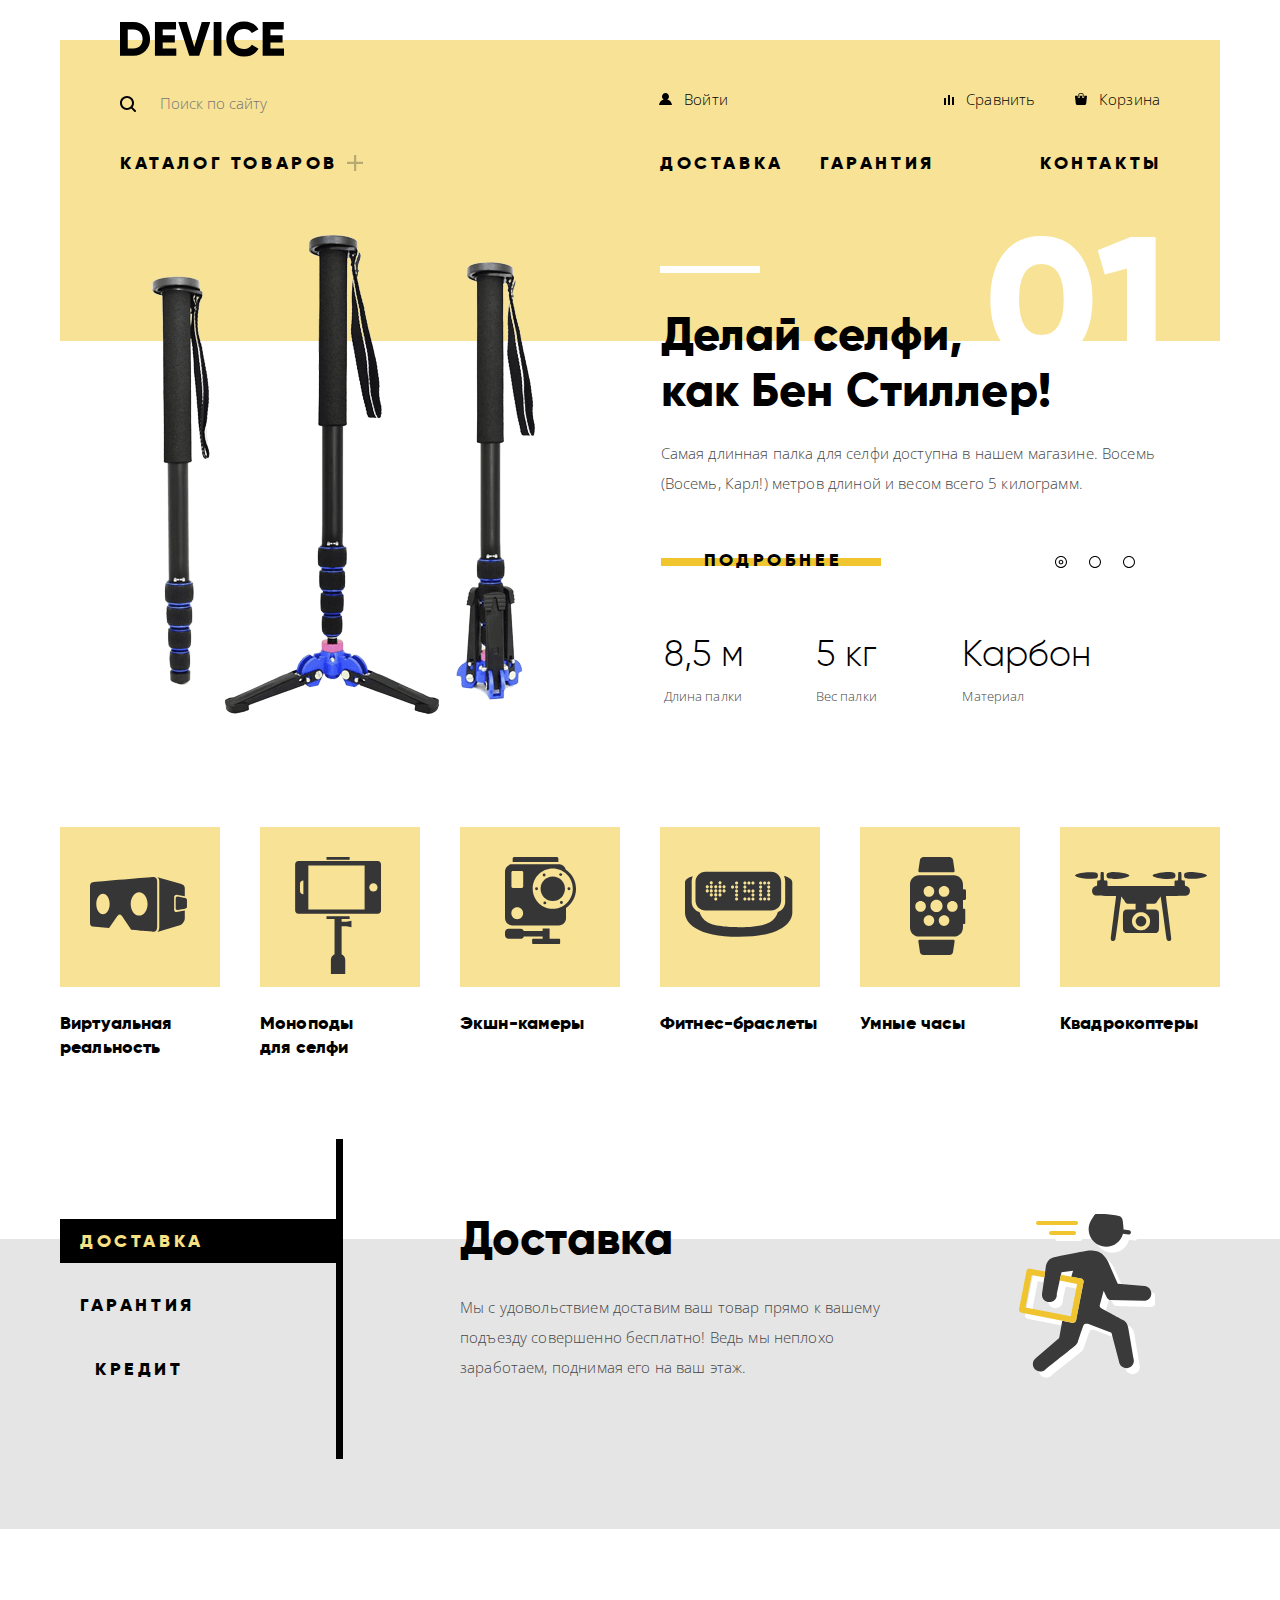
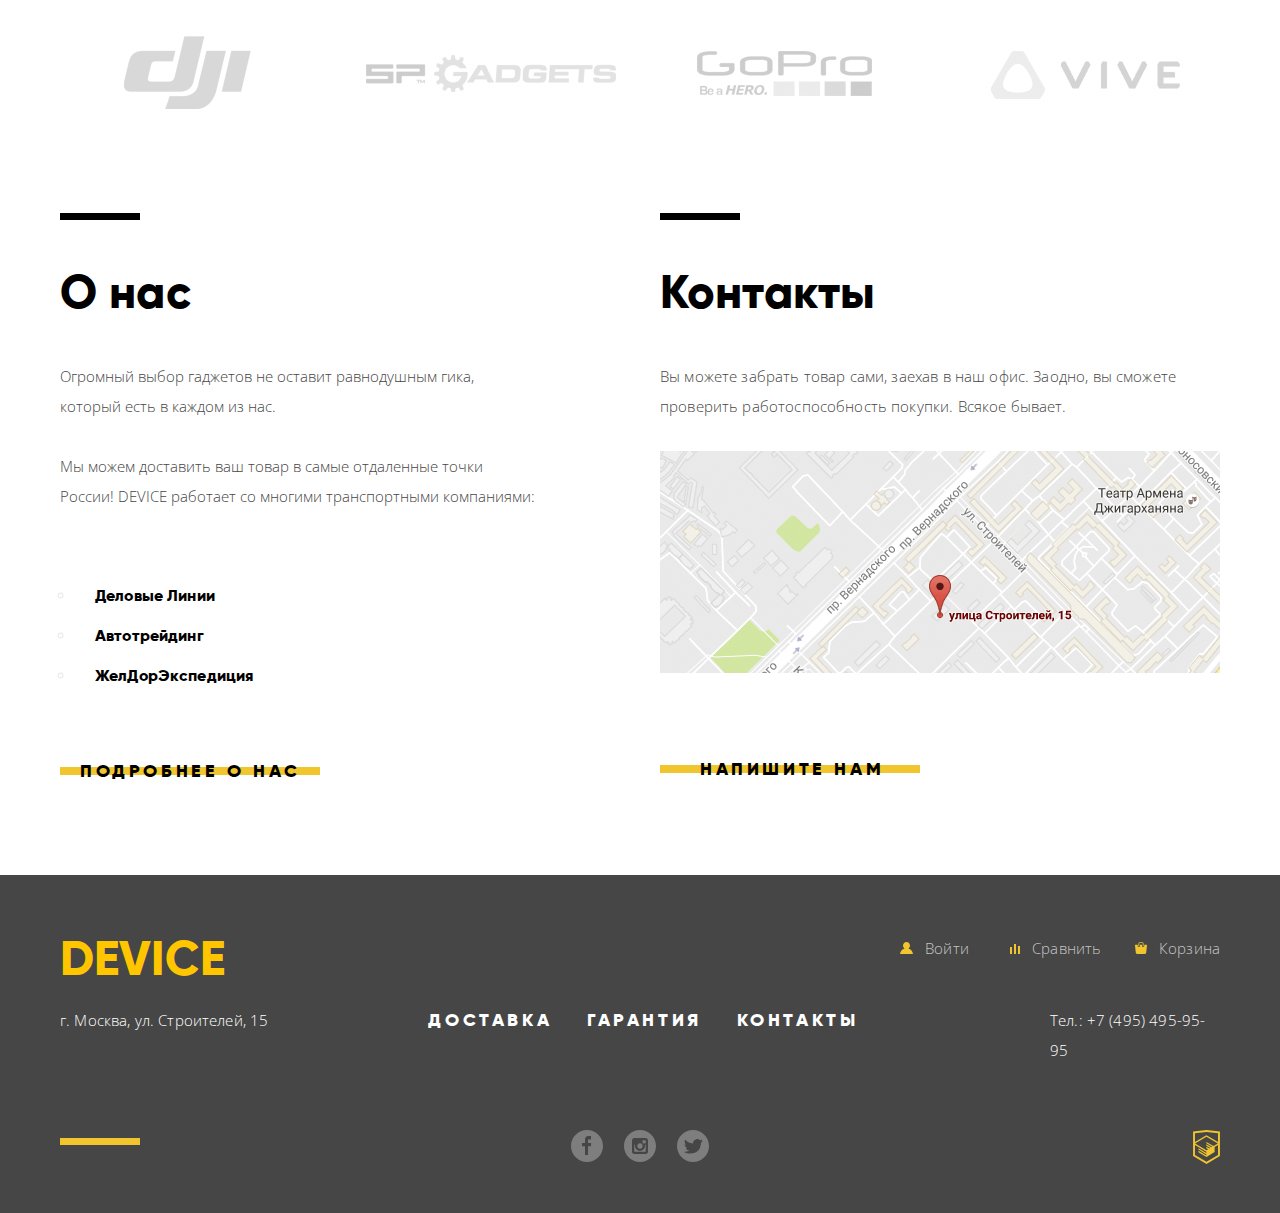
==== commit dcb4f8e6: "пофиксил паддинги у кнопок" ====
--- a/index.html
+++ b/index.html
@@ -620,8 +620,8 @@
         <div class="contacts">
           <h3>Контакты</h3>
           <p>Вы можете забрать товар сами, заехав в наш офис. Заодно, вы сможете проверить работоспособность покупки. Всякое бывает.</p>
-          <p><img src="img/map.png" width="560" height="222" alt="г.Москва, ул.Строителей, 15"></p>
-          <a class="button store-info-button" href="#.html">Напишите нам</a>
+          <p><a href="https://goo.gl/maps/NXXyEkkW6ez"><img src="img/map.png" width="560" height="222" alt="г.Москва, ул.Строителей, 15"></a></p>
+          <a class="button store-info-button contacts-button" href="#.html">Напишите нам</a>
         </div>
      
       </section>
@@ -721,7 +721,7 @@
           </li>
         </ul>
         <p class="copyright">
-          <a href="https://htmlacademy.ru/intensive/htmlcss" aria-label="HTML Academy">
+          <a href="https://htmlacademy.ru/intensive/htmlcss" aria-label="Сайт HTML Academy">
             <svg width="27px" height="34px" viewBox="0 0 26.943 34.09" class="html-icon" fill="#f0c52e">
               <path d="M13.62,0.017L13.472,0L0,1.412v24.661l13.473,8.017l13.43-7.99l0.042-0.025V1.412L13.62,0.017z M25.019,12.127L13.495,5.334 L13.494,5.23l-0.087,0.05l-0.088-0.056v0.109L1.925,12.118V3.147l11.548-1.212l11.547,1.212V12.127z 
               M13.405,6.787L24.923,13.5 l-4.479,2.64l-7.093-4.221l-0.014,1.415l5.904,3.513l-0.86,0.507l-5.03-2.992l-0.014,1.415l3.827,2.275l-0.782,0.523l-3.031-1.787 l-0.014,1.413l1.853,1.091l-1.8,1.081L2.034,13.622L13.405,6.787z 
@@ -755,14 +755,15 @@
       </div>
       <button type="submit" class="button write-us-button">Отправить</button>
       </form>
-      <button class="modal-close" type="button"></button>
+      <button class="modal-close" type="button" aria-label="Закрыть форму обратной связи"></button>
     </section>
 
     <section class="modal modal-map">
       <h2 class="visually-hidden">Мы находимся здесь</h2>
 
       <img src="img/map-big.png" width="960" height="560" alt="Офис магазина находится по адресу: г.Москва, ул.Строителей, 15">
-      <button class="modal-close" type="button"></button>
+      <button class="modal-close" type="button" aria-label="Закрыть карту"></button>
     </section>
+    <script src="js/script.js"></script>
   </body>
 </html>
--- a/css/style.css
+++ b/css/style.css
@@ -51,7 +51,9 @@
 
   white-space: nowrap;
 
-  clip-path: inset(100%);
+  -webkit-clip-path: inset(100%);
+
+          clip-path: inset(100%);
   clip: rect(0 0 0 0);
   overflow: hidden;
 }
@@ -82,8 +84,7 @@
   height: 36px;
 }
 
-.logo-device:hover,
-.logo-device:focus{
+.logo-device:hover {
   opacity: 0.6;
 }
 
@@ -92,9 +93,14 @@
 }
 
 .user-navigation {
-  display: flex;
-  flex-wrap: wrap;
-  align-items: center;
+  display: -webkit-box;
+  display: -ms-flexbox;
+  display: flex;
+  -ms-flex-wrap: wrap;
+      flex-wrap: wrap;
+  -webkit-box-align: center;
+      -ms-flex-align: center;
+          align-items: center;
 
   margin: 41px 0 0;
   padding: 0;
@@ -110,6 +116,8 @@
 }
 
 .search-form form {
+  display: -webkit-box;
+  display: -ms-flexbox;
   display: flex; 
 }
      
@@ -242,8 +250,11 @@
 }
 
 .site-navigation {
-  display: flex;
-  flex-wrap: wrap;
+  display: -webkit-box;
+  display: -ms-flexbox;
+  display: flex;
+  -ms-flex-wrap: wrap;
+      flex-wrap: wrap;
 
   margin: 35px 0 0;
   padding: 0;
@@ -271,6 +282,8 @@
 }
 
 .catalog {
+  display: -webkit-box;
+  display: -ms-flexbox;
   display: flex;
 
   position: absolute;
@@ -286,7 +299,9 @@
   padding-bottom: 24px;
   padding-top: 20px;
  
-  box-sizing: border-box;
+  -webkit-box-sizing: border-box;
+ 
+          box-sizing: border-box;
   background-color: #f7e296;
  
   visibility: hidden;
@@ -317,8 +332,13 @@
 }
 
 .catalog-list {
-  display: flex;
-  flex-direction: column;
+  display: -webkit-box;
+  display: -ms-flexbox;
+  display: flex;
+  -webkit-box-orient: vertical;
+  -webkit-box-direction: normal;
+      -ms-flex-direction: column;
+          flex-direction: column;
   
   width: 200px;
   margin: 0;
@@ -395,8 +415,14 @@
 .main-slider {
   position: relative;
 
-  display: flex;
-  justify-content: center; 
+  display: -webkit-box;
+
+  display: -ms-flexbox;
+
+  display: flex;
+  -webkit-box-pack: center;
+      -ms-flex-pack: center;
+          justify-content: center; 
 }
 
 .main-slider::before {
@@ -429,9 +455,15 @@
 }
  
 .image-block {
-  display: flex;
-  align-items: center;
-  justify-content: center;
+  display: -webkit-box;
+  display: -ms-flexbox;
+  display: flex;
+  -webkit-box-align: center;
+      -ms-flex-align: center;
+          align-items: center;
+  -webkit-box-pack: center;
+      -ms-flex-pack: center;
+          justify-content: center;
 
   position: relative;
   top: -110px;
@@ -441,7 +473,9 @@
   height: 486px;
   padding-right: 40px;
 
-  box-sizing: border-box;
+  -webkit-box-sizing: border-box;
+
+          box-sizing: border-box;
 }
 
 .description-column {
@@ -471,8 +505,9 @@
 
 .slider-button {
   width: 225px;
-  margin-top: 30px;
-  padding: 20px 40px;
+  margin-top: 40px;
+  padding: 10px 30px;
+  text-align: center;
 }
 
 .slider-button::after {
@@ -507,12 +542,16 @@
 }
 
 .main-slider-controls {
-  display: flex;
-  justify-content: space-between;
+  display: -webkit-box;
+  display: -ms-flexbox;
+  display: flex;
+  -webkit-box-pack: justify;
+      -ms-flex-pack: justify;
+          justify-content: space-between;
 
   position: absolute;
   top: 215px;
-  right: 80px;
+  right: 85px;
 
   width: 80px;
   margin: 0;
@@ -540,6 +579,8 @@
 }
 
 .selfie-stick-radio:checked ~ .goods-list .selfie-stick-slider {
+  display: -webkit-box;
+  display: -ms-flexbox;
   display: flex;
 }
 
@@ -548,6 +589,8 @@
 }
 
 .bracelet-radio:checked ~ .goods-list .bracelet-slider {
+  display: -webkit-box;
+  display: -ms-flexbox;
   display: flex;
 }
 
@@ -556,6 +599,8 @@
 }
 
 .quadrupter-radio:checked ~ .goods-list .quadrupter-slider {
+  display: -webkit-box;
+  display: -ms-flexbox;
   display: flex;
 }
 
@@ -581,7 +626,7 @@
   font-weight: 300;
   letter-spacing: 0.01em;
   color: #464646;
-  margin-top: 35px;
+  margin-top: 45px;
 } 
 
 .table th {
@@ -612,7 +657,8 @@
   position: relative;
 
   display: block;
-  box-sizing: border-box;
+  -webkit-box-sizing: border-box;
+          box-sizing: border-box;
 
   font-family: "Gilroy", Arial, sans-serif;
   font-size: 18px;
@@ -633,9 +679,15 @@
 }
 
 .category-list {
+  display:-webkit-box;
+  display:-ms-flexbox;
   display:flex;
-  justify-content: space-between;
-  align-items: start;
+  -webkit-box-pack: justify;
+      -ms-flex-pack: justify;
+          justify-content: space-between;
+  -webkit-box-align: start;
+      -ms-flex-align: start;
+          align-items: start;
   
   margin: 0;
   padding: 0;
@@ -706,8 +758,11 @@
 }
 
 .services-container {
-  display: flex;
-  flex-wrap: wrap;
+  display: -webkit-box;
+  display: -ms-flexbox;
+  display: flex;
+  -ms-flex-wrap: wrap;
+      flex-wrap: wrap;
  
   min-height: 290px;
 }
@@ -789,7 +844,7 @@
   content: "";
 
   position: absolute;
-  top: 28px;
+  top: 20px;
   left: 0;
 
   width: 220px;
@@ -814,8 +869,12 @@
 }
 
 .service-description-item {
-  display: flex;
-  justify-content: space-between;
+  display: -webkit-box;
+  display: -ms-flexbox;
+  display: flex;
+  -webkit-box-pack: justify;
+      -ms-flex-pack: justify;
+          justify-content: space-between;
 }
 
 .service-container {
@@ -835,6 +894,8 @@
 } 
 
 .slider-delivery-radio:checked ~ .services-description-list .delivery-item {
+  display: -webkit-box;
+  display: -ms-flexbox;
   display: flex
 }
 
@@ -847,6 +908,8 @@
 } 
 
 .slider-warranty-radio:checked ~ .services-description-list .warranty-item {
+  display: -webkit-box;
+  display: -ms-flexbox;
   display: flex
 }
 
@@ -859,13 +922,20 @@
 } 
 
 .slider-credit-radio:checked ~ .services-description-list .credit-item {
+  display: -webkit-box;
+  display: -ms-flexbox;
   display: flex
 }
 
 .brand-list {
-  display: flex;
-  flex-wrap: wrap;
-  justify-content: space-between;
+  display: -webkit-box;
+  display: -ms-flexbox;
+  display: flex;
+  -ms-flex-wrap: wrap;
+      flex-wrap: wrap;
+  -webkit-box-pack: justify;
+      -ms-flex-pack: justify;
+          justify-content: space-between;
 
   margin: 95px 0 0;
   padding: 0;
@@ -934,9 +1004,14 @@
 }
 
 .store-info {
-  display: flex;
-  flex-wrap: wrap;
-  justify-content: space-between;
+  display: -webkit-box;
+  display: -ms-flexbox;
+  display: flex;
+  -ms-flex-wrap: wrap;
+      flex-wrap: wrap;
+  -webkit-box-pack: justify;
+      -ms-flex-pack: justify;
+          justify-content: space-between;
 
   margin-top: 135px;
   margin-bottom: 70px;
@@ -1036,13 +1111,14 @@
   width: 265px;
   margin-top: 65px;
   padding: 10px 20px;
+
 }
 
 .store-info-button::before {
   content: "";
   
   position: absolute;
-  top: 17px;
+  top: 18px;
   left: 0;
   
   width: 260px;
@@ -1088,14 +1164,22 @@
 }
 
 .footer-top {
-  display: flex;
-  flex-wrap: wrap; 
+  display: -webkit-box;
+  display: -ms-flexbox;
+  display: flex;
+  -ms-flex-wrap: wrap;
+      flex-wrap: wrap; 
 }
 
 .footer-user-navigation {
-  display: flex;
-  flex-wrap: wrap;
-  justify-content: space-between;
+  display: -webkit-box;
+  display: -ms-flexbox;
+  display: flex;
+  -ms-flex-wrap: wrap;
+      flex-wrap: wrap;
+  -webkit-box-pack: justify;
+      -ms-flex-pack: justify;
+          justify-content: space-between;
 
   width: 320px;
   margin: 0;
@@ -1146,8 +1230,11 @@
 }
 
 .footer-middle {
-  display: flex;
-  flex-wrap: wrap;
+  display: -webkit-box;
+  display: -ms-flexbox;
+  display: flex;
+  -ms-flex-wrap: wrap;
+      flex-wrap: wrap;
 
   margin-top: 17px;
 }
@@ -1159,9 +1246,14 @@
 }
 
 .footer-services {
-  display: flex;
-  flex-wrap: wrap;
-  justify-content: space-between;
+  display: -webkit-box;
+  display: -ms-flexbox;
+  display: flex;
+  -ms-flex-wrap: wrap;
+      flex-wrap: wrap;
+  -webkit-box-pack: justify;
+      -ms-flex-pack: justify;
+          justify-content: space-between;
 
   width: 430px;
   margin: 0;
@@ -1211,8 +1303,11 @@
 }
 
 .footer-bottom {
-  display: flex;
-  flex-wrap: wrap;
+  display: -webkit-box;
+  display: -ms-flexbox;
+  display: flex;
+  -ms-flex-wrap: wrap;
+      flex-wrap: wrap;
 
   margin: 65px 0 0;
   padding: 0;
@@ -1227,9 +1322,13 @@
 }
 
 .footer-social {
-  display: flex;
-  flex-wrap: wrap;
-  justify-content: space-around;
+  display: -webkit-box;
+  display: -ms-flexbox;
+  display: flex;
+  -ms-flex-wrap: wrap;
+      flex-wrap: wrap;
+  -ms-flex-pack: distribute;
+      justify-content: space-around;
 
   width: 160px;
   margin: 0;
@@ -1265,8 +1364,11 @@
 }
 
 .form-container {
-  display: flex;
-  flex-wrap: wrap;
+  display: -webkit-box;
+  display: -ms-flexbox;
+  display: flex;
+  -ms-flex-wrap: wrap;
+      flex-wrap: wrap;
 
   width: 760px;
   margin: 100px auto 0;
@@ -1276,40 +1378,57 @@
   position: fixed;
 
   background-color: #fff;
-
-  visibility: hidden;
 }
 
 .modal-map {
-  bottom: 40px;
+  display: none;
+
+  top: 50%;
   left: 50%;
+
+  margin-top: -350px;
   margin-left: -480px;
  
   background-color: transparent;
 }
 
 .modal-write-us{
+  display: none;
+
   top: 50%;
   left: 50%;
 
+  margin-top: -350px;
   margin-left: -480px;
-  margin-top: -200px;
+}
+
+.modal-show {
+  display: block;
 }
 
 .write-us {
   width: 960px;
   min-height: 555px;
 
-  box-shadow: 
+  -webkit-box-shadow: 
+    -10px 10px 20px 0px rgba(0,0,0,0.2),
+     2px -2px 20px 0px rgba(0,0,0,0.2);
+
+          box-shadow: 
     -10px 10px 20px 0px rgba(0,0,0,0.2),
      2px -2px 20px 0px rgba(0,0,0,0.2);
   border-top: 1px solid transparent;
 }
 
 .write-us-list  {
-  display: flex;
-  flex-wrap: wrap;
-  justify-content: space-between;
+  display: -webkit-box;
+  display: -ms-flexbox;
+  display: flex;
+  -ms-flex-wrap: wrap;
+      flex-wrap: wrap;
+  -webkit-box-pack: justify;
+      -ms-flex-pack: justify;
+          justify-content: space-between;
  
   margin: 0;
   padding: 0;
@@ -1468,10 +1587,17 @@
 }
 
 .breadcrumbs {
-  display: flex;
-  flex-wrap: wrap;
-  justify-content: space-between;
-  align-items: center;
+  display: -webkit-box;
+  display: -ms-flexbox;
+  display: flex;
+  -ms-flex-wrap: wrap;
+      flex-wrap: wrap;
+  -webkit-box-pack: justify;
+      -ms-flex-pack: justify;
+          justify-content: space-between;
+  -webkit-box-align: center;
+      -ms-flex-align: center;
+          align-items: center;
 
   width: 385px;
   margin-top: 20px;
@@ -1532,10 +1658,12 @@
   width: 250px;
   padding-top: 70px;
   padding-left: 55px;
-  padding-right: 70px;
+  padding-right: 23px;
 }
 
 .filter-container {
+  display: -webkit-box;
+  display: -ms-flexbox;
   display: flex;
   min-height: 55px;
   margin-top: 50px;
@@ -1549,11 +1677,14 @@
 
 .header-filter-container:first-child {
   padding-top: 20px;
-  padding-left: 57px;
-  padding-right: 30px;
+  padding-left: 54px;
+  padding-right: 25px;
 }
 
 .color-filter-container {
+  background-image: -webkit-gradient(linear, left top, right top, color-stop(50%, #dcdcdc), color-stop(50%, #ebebeb));
+  background-image: -webkit-linear-gradient(left, #dcdcdc 50%, #ebebeb 50%);
+  background-image: -o-linear-gradient(left, #dcdcdc 50%, #ebebeb 50%);
   background-image: linear-gradient(to right, #dcdcdc 50%, #ebebeb 50%)
 }
 
@@ -1571,10 +1702,15 @@
 }  
 
 .color-catalog-container {
+  background-image: -webkit-gradient(linear,left top, right top,color-stop(50%, #ebebeb), color-stop(50%, #fff));
+  background-image: -webkit-linear-gradient(left,#ebebeb 50%, #fff 50%);
+  background-image: -o-linear-gradient(left,#ebebeb 50%, #fff 50%);
   background-image: linear-gradient(to right,#ebebeb 50%, #fff 50%);
 }
 
 .catalog-columns {
+  display: -webkit-box;
+  display: -ms-flexbox;
   display: flex; 
 }
 
@@ -1594,7 +1730,9 @@
 .range-controls {
   position: relative;
 
-  box-sizing: border-box;
+  -webkit-box-sizing: border-box;
+
+          box-sizing: border-box;
   height: 40px;
   padding-top: 7px;
 }
@@ -1624,10 +1762,15 @@
 
   border: 8px solid #ffffff;
   background-color: #ababab;
-  box-shadow: 0 2px 1px 0 #cfcfcf;
+  -webkit-box-shadow: 0 2px 1px 0 #cfcfcf;
+          box-shadow: 0 2px 1px 0 #cfcfcf;
   border-radius: 50%;
 
   cursor: pointer;
+}
+
+.range-controls .toggle:active {
+  border-width: 9px;
 }
 
 .range-controls .toggle-min {
@@ -1660,7 +1803,8 @@
 }
 
 .price-controls input {
-  box-sizing: border-box;
+  -webkit-box-sizing: border-box;
+          box-sizing: border-box;
   width: 60px;
   
   font-family: "Open Sans", Arial, sans-serif;
@@ -1738,6 +1882,21 @@
   background-image: url("../img/checkbox-on.svg");
 }
 
+.color-option input:checked ~ label:before {
+  background-image: url("../img/checkbox-on.svg");
+}
+
+.color-option label:hover::before {
+  opacity: 0.6;
+}
+
+.color-option input:disabled ~ label,
+.color-option input:disabled ~ label::before
+{
+  opacity: 0.25;
+}
+
+
 .blutooth-option-list {
   margin: 0;
   padding: 0;
@@ -1772,6 +1931,16 @@
   background-image: url("../img/radio-on.svg");
 }
 
+.blutooth-option-item label:hover::before {
+  opacity: 0.6;
+}
+
+.blutooth-option-item input:disabled ~ label,
+.blutooth-option-item input:disabled ~ label::before
+{
+  opacity: 0.25;
+}
+
 .filter-button {
   width: 200px;
   
@@ -1800,9 +1969,14 @@
 }
 
 .sorting {
-  display: flex;
-  flex-wrap: wrap;
-  align-items: center;
+  display: -webkit-box;
+  display: -ms-flexbox;
+  display: flex;
+  -ms-flex-wrap: wrap;
+      flex-wrap: wrap;
+  -webkit-box-align: center;
+      -ms-flex-align: center;
+          align-items: center;
 
   width: 835px;
   padding-left: 68px;
@@ -1811,8 +1985,11 @@
 }
 
 .sorting-list {
-  display: flex;
-  flex-wrap: wrap;
+  display: -webkit-box;
+  display: -ms-flexbox;
+  display: flex;
+  -ms-flex-wrap: wrap;
+      flex-wrap: wrap;
 
   margin: 0;
   margin-left: 15px;
@@ -1822,8 +1999,12 @@
 }
 
 .sorting-arrows {
-  display: flex;
-  justify-content: space-between;
+  display: -webkit-box;
+  display: -ms-flexbox;
+  display: flex;
+  -webkit-box-pack: justify;
+      -ms-flex-pack: justify;
+          justify-content: space-between;
 
   width: 45px;
   margin-left: auto;
@@ -1875,7 +2056,7 @@
 
 .goods-info-column {
   width: 770px;
-  padding-left: 68px;
+  padding-left: 70px;
   padding-top: 70px;
   padding-bottom: 75px;
 
@@ -1883,9 +2064,14 @@
 }
 
 .selfie-sticks-list{
-  display: flex;
-  justify-content: space-between;
-  flex-wrap: wrap;
+  display: -webkit-box;
+  display: -ms-flexbox;
+  display: flex;
+  -webkit-box-pack: justify;
+      -ms-flex-pack: justify;
+          justify-content: space-between;
+  -ms-flex-wrap: wrap;
+      flex-wrap: wrap;
 
   width: 760px;
   margin: 0;
@@ -1901,9 +2087,14 @@
 }
 
 .selfie-stick-info-line {
-  display: flex;
-  flex-wrap: wrap;
-  align-items: flex-start; 
+  display: -webkit-box;
+  display: -ms-flexbox;
+  display: flex;
+  -ms-flex-wrap: wrap;
+      flex-wrap: wrap;
+  -webkit-box-align: start;
+      -ms-flex-align: start;
+          align-items: flex-start; 
 }
 
 .selfie-sticks-item {
@@ -1992,11 +2183,19 @@
 }
 
 .add-to-cart {
+  position: relative;
+  top: 15px;
+
   width: 210px;
-  padding: 15px 40px;
+  padding: 10px 20px;
+  
+  text-align: center;
 }
 
 .add-to-comparsion {
+  position: relative;
+  top: 22px;
+
   font-size: 13px;
   line-height: 20px;
   font-weight: 300;
@@ -2037,8 +2236,11 @@
 }
 
 .pagination-list {
-  display: flex;
-  flex-wrap: wrap;
+  display: -webkit-box;
+  display: -ms-flexbox;
+  display: flex;
+  -ms-flex-wrap: wrap;
+      flex-wrap: wrap;
 
   width: 760px;
   margin: 0;
@@ -2052,9 +2254,14 @@
 }
 
 .pagination-item {
-  display: flex;
-  flex-wrap: wrap;
-  align-items: center;
+  display: -webkit-box;
+  display: -ms-flexbox;
+  display: flex;
+  -ms-flex-wrap: wrap;
+      flex-wrap: wrap;
+  -webkit-box-align: center;
+      -ms-flex-align: center;
+          align-items: center;
 
   width: 25px;
   margin-left: 15px;
@@ -2102,11 +2309,19 @@
 
 .pagination-item-previous a,
 .pagination-item-next a {
-  display: flex;
-  justify-content: center;
-  align-items: center;
-  
-  box-sizing: border-box;
+  display: -webkit-box;
+  display: -ms-flexbox;
+  display: flex;
+  -webkit-box-pack: center;
+      -ms-flex-pack: center;
+          justify-content: center;
+  -webkit-box-align: center;
+      -ms-flex-align: center;
+          align-items: center;
+  
+  -webkit-box-sizing: border-box;
+  
+          box-sizing: border-box;
 
   width: 130px;
   height: 70px;
@@ -2145,8 +2360,11 @@
 }
 
 .catalog-footer-user-navigation {
-  display: flex;
-  flex-wrap: wrap;
+  display: -webkit-box;
+  display: -ms-flexbox;
+  display: flex;
+  -ms-flex-wrap: wrap;
+      flex-wrap: wrap;
 
   padding: 0;
   margin: 0;
@@ -2161,4 +2379,3 @@
   margin-left: 45px;
 }
 
-
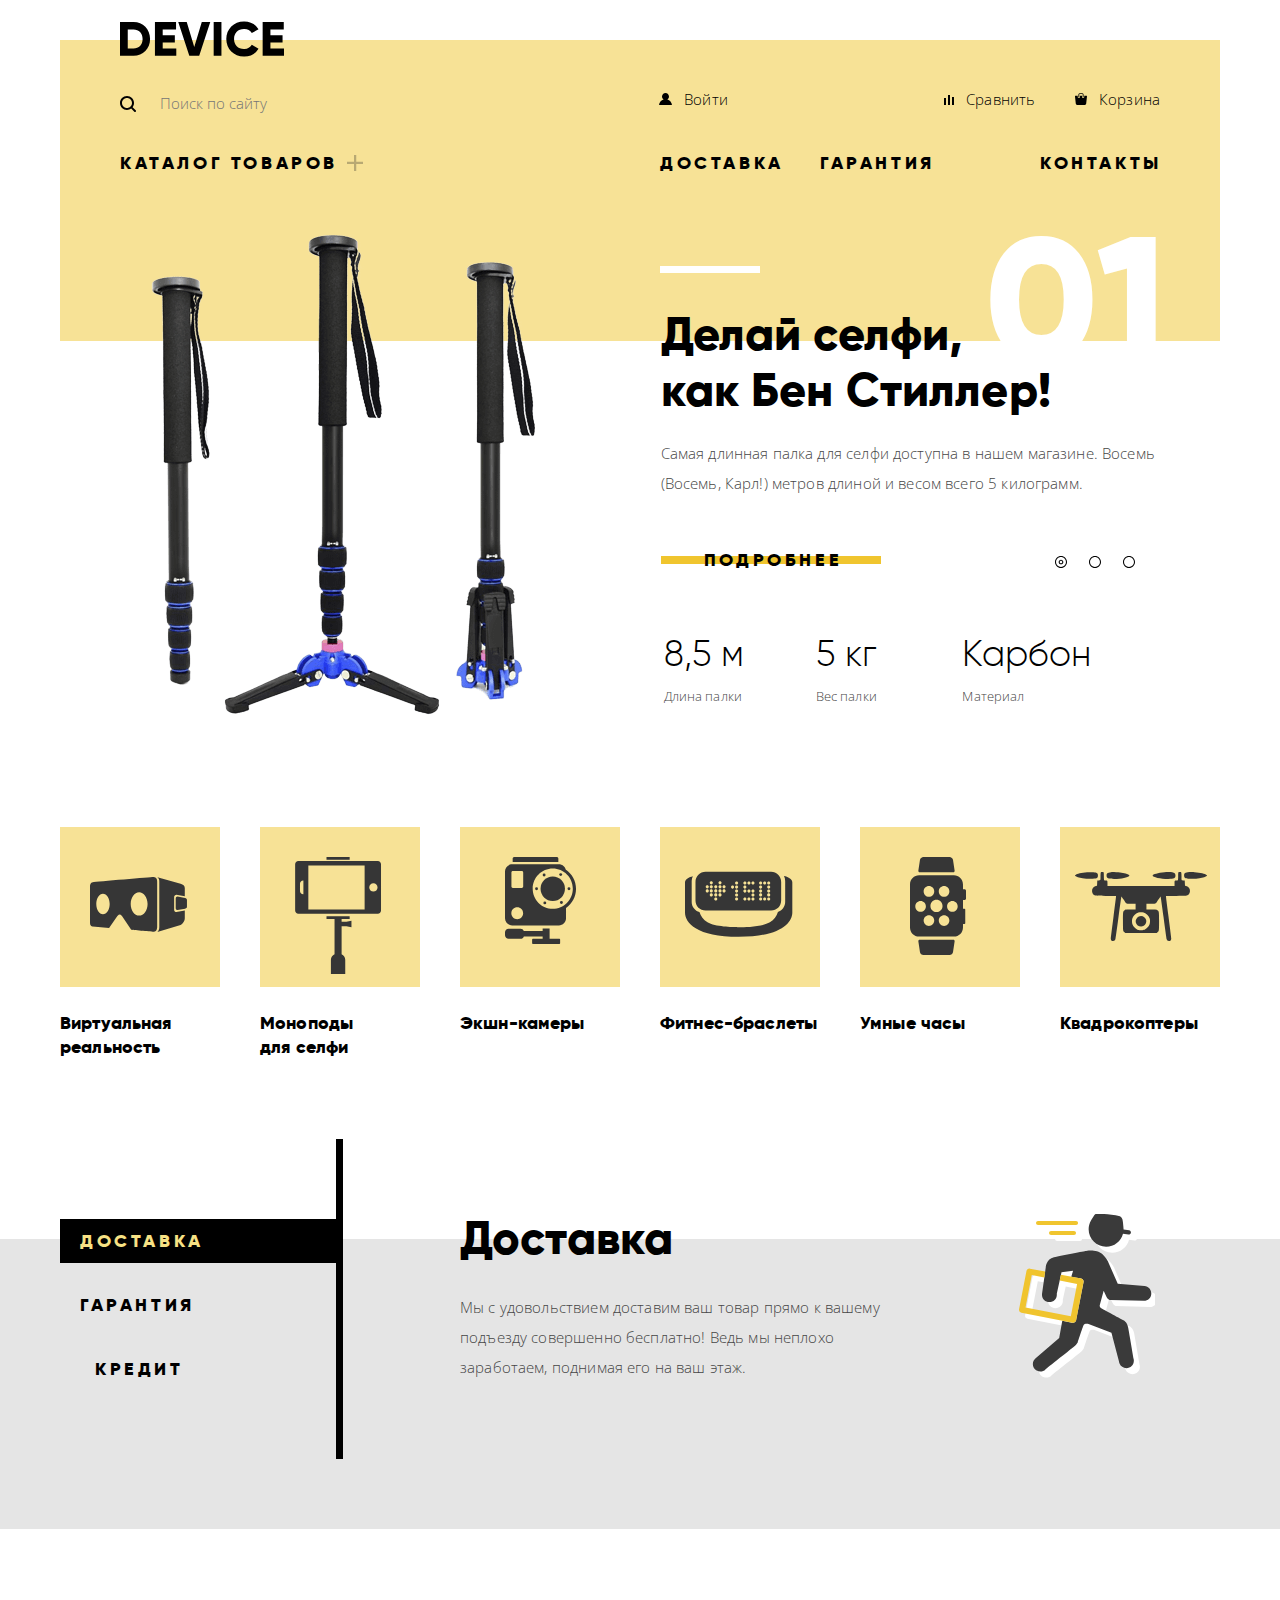
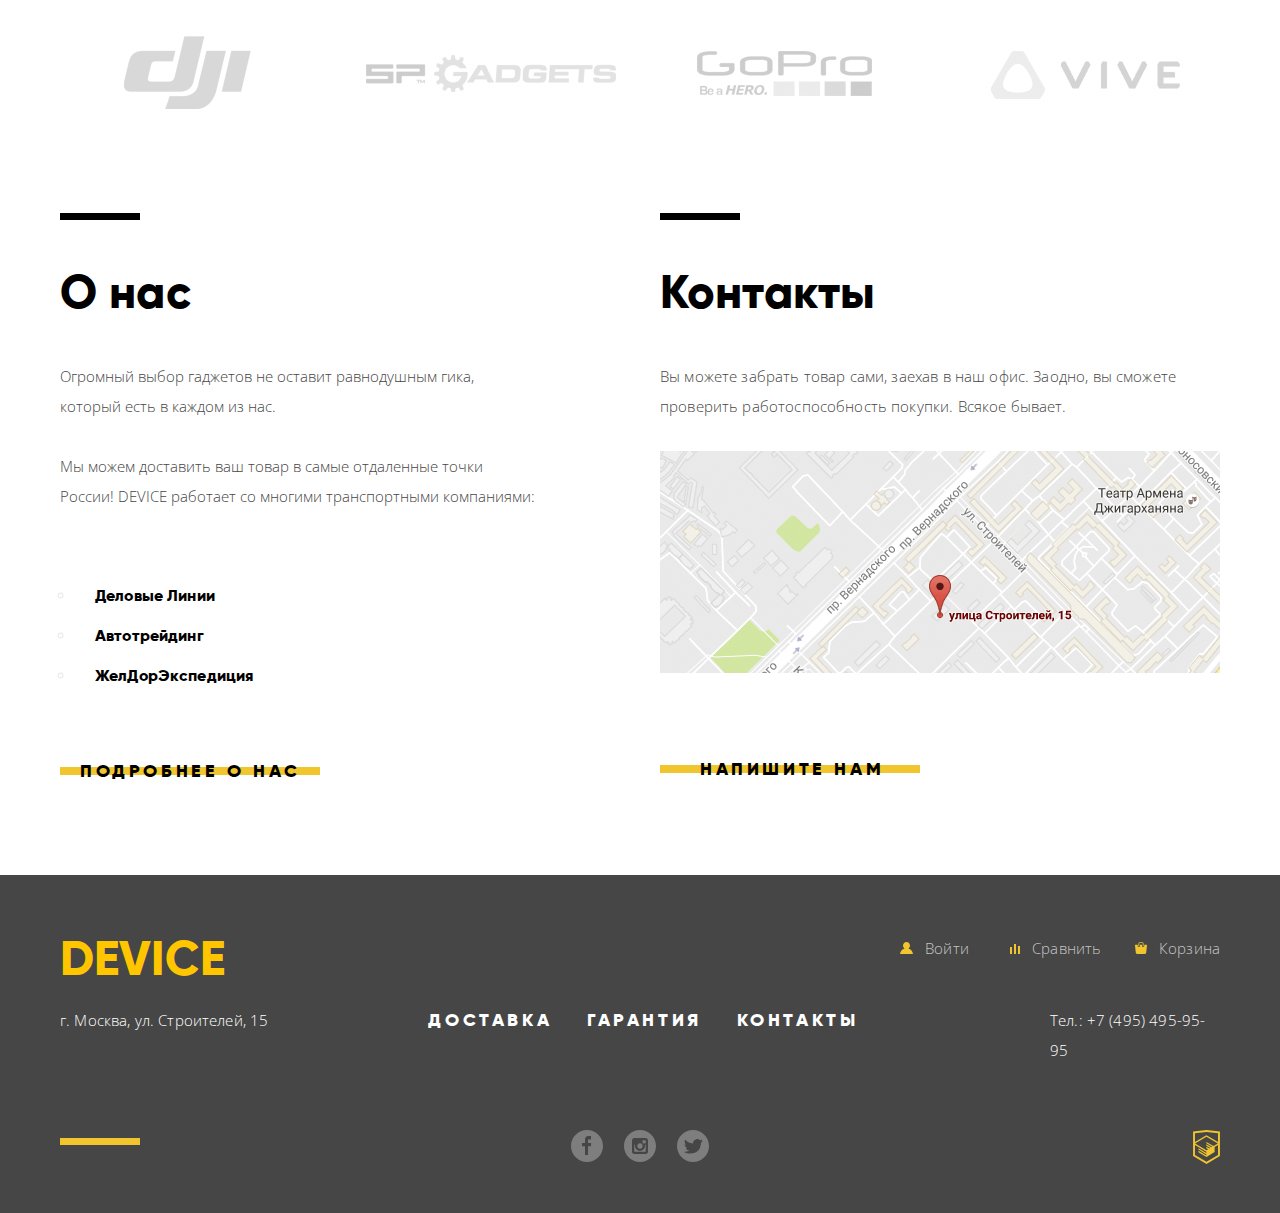
==== commit 7300132a: "Добавил js" ====
--- a/index.html
+++ b/index.html
@@ -5,7 +5,7 @@
     <title>Девайс</title>
     <link href="https://fonts.googleapis.com/css?family=Open+Sans:300,400&subset=cyrillic" rel="stylesheet">
     <link rel="stylesheet" href="css/normalize.css">
-    <link rel="stylesheet" href="css/style.css">   
+    <link rel="stylesheet" href="css/style.min.css">   
   </head>
 
   <body>
@@ -620,8 +620,8 @@
         <div class="contacts">
           <h3>Контакты</h3>
           <p>Вы можете забрать товар сами, заехав в наш офис. Заодно, вы сможете проверить работоспособность покупки. Всякое бывает.</p>
-          <p><a href="https://goo.gl/maps/NXXyEkkW6ez"><img src="img/map.png" width="560" height="222" alt="г.Москва, ул.Строителей, 15"></a></p>
-          <a class="button store-info-button contacts-button" href="#.html">Напишите нам</a>
+          <p><a href="https://goo.gl/maps/GB2hcSBqtdx" class="map-link"><img src="img/map.png" width="560" height="222" alt="Офис магазина находится по адресу: г.Москва, ул.Строителей, 15"></a></p>
+          <a class="button store-info-button contacts-button" href="writeus.html">Напишите нам</a>
         </div>
      
       </section>
@@ -761,9 +761,13 @@
     <section class="modal modal-map">
       <h2 class="visually-hidden">Мы находимся здесь</h2>
 
-      <img src="img/map-big.png" width="960" height="560" alt="Офис магазина находится по адресу: г.Москва, ул.Строителей, 15">
+      <iframe src="https://www.google.com/maps/embed?pb=!1m18!1m12!1m3!1d3782.544546914102!2d37.529740813468564!
+      3d55.68699803150137!2m3!1f0!2f0!3f0!3m2!1i1024!2i768!4f13.1!3m3!1m2!1s0x46b54cf65f5c8955%3A0x694710ccd55501e!
+      2z0YPQuy4g0KHRgtGA0L7QuNGC0LXQu9C10LksIDE1LCDQnNC-0YHQutCy0LAsIDExOTMxMQ!5e0!3m2!1sru!2sru!4v1536302901322" 
+      width="960" height="560" frameborder="0" style="border:0" allowfullscreen></iframe>
+
       <button class="modal-close" type="button" aria-label="Закрыть карту"></button>
     </section>
-    <script src="js/script.js"></script>
+    <script src="js/script.min.js"></script>
   </body>
 </html>
--- a/css/style.min.css
+++ b/css/style.min.css
@@ -0,0 +1 @@
+@keyframes bounce{0%{transform:translateY(-2000px)}75%{transform:translateY(30px)}to{transform:translateY(0)}}@keyframes shake{0%,to{transform:translateX(0)}10%,30%,50%,70%,90%{transform:translateX(-10px)}20%,40%,60%,80%{transform:translateX(10px)}}@font-face{font-family:'Gilroy';src:url(../fonts/gilroylight.woff2) format('woff2'),url(../fonts/gilroylight.woff) format('woff');font-weight:300;font-style:normal}@font-face{font-family:'Gilroy';src:url(../fonts/gilroyextrabold.woff2) format('woff2'),url(../fonts/gilroyextrabold.woff) format('woff');font-weight:800;font-style:normal}body{min-width:1200px;margin:0;padding:0;font-family:"Open Sans",Arial,sans-serif;font-size:15px;line-height:30px;font-weight:300;letter-spacing:.01em;color:#464646;background-color:#fff}a{text-decoration:none}img{max-width:100%;height:auto}.visually-hidden:not(:focus):not(:active),input[type=checkbox].visually-hidden,input[type=radio].visually-hidden{position:absolute;width:1px;height:1px;margin:-1px;border:0;padding:0;white-space:nowrap;-webkit-clip-path:inset(100%);clip-path:inset(100%);clip:rect(0 0 0 0);overflow:hidden}.container{width:1160px;margin:0 auto;padding:0 20px}.main-header{position:relative;width:1040px;min-height:300px;margin:40px auto 0;padding:0 60px;background-color:#f7e296;border-top:1px solid transparent}.logo-device{position:absolute;top:-20px;width:164px;height:36px}.logo-device:hover{opacity:.6}.logo-device:active{opacity:.3}.user-navigation{display:-webkit-box;display:-ms-flexbox;display:flex;-ms-flex-wrap:wrap;flex-wrap:wrap;-webkit-box-align:center;-ms-flex-align:center;align-items:center;margin:41px 0 0;padding:0;list-style:none}.search-form{position:relative;width:440px;top:5px}.search-form form{display:-webkit-box;display:-ms-flexbox;display:flex}.search-form input[type=search]{width:80%;padding-left:40px;font:inherit;color:rgba(0,0,0,.3);background-color:transparent;border:0;border-bottom:2px solid transparent}.search-form input[type=search]:hover,.user-navigation a:hover{color:rgba(0,0,0,.6)}.search-form input[type=search]:focus{outline:0;color:rgba(0,0,0,.6);border-bottom-color:#000}.search-form-button{position:absolute;right:0;bottom:0;visibility:hidden;display:block;margin-left:auto;padding:12px 20px;color:#000;background-color:transparent;border:2px solid #000}input[type=search]:focus~.search-form-button{color:#000;border:2px solid #000;background-color:transparent;visibility:visible}input[type=search]:focus~.search-form-button:hover{color:#fff;background-color:#000;visibility:visible}.search-form .search-form-button:focus{outline:0}.search-form .search-form-button:active{color:rgba(255,255,255,.3);background-color:#000;visibility:visible}.user-navigation::before{content:"";position:absolute;top:55px;width:16px;height:16px;background-image:url(../img/search.svg);background-repeat:no-repeat;background-position:0 0;z-index:2}.site-navigation a,.user-navigation a{display:block}.user-navigation a{color:#000;padding-left:4px}.user-text:active{color:rgba(0,0,0,.3)}.user-icon{padding-right:8px}.login-link{width:200px;margin-left:95px}.user-item:active .user-icon{opacity:.3}.cart,.comparison-goods{width:100px;margin-left:85px}.cart{margin-left:auto;text-align:right}.site-navigation{display:-webkit-box;display:-ms-flexbox;display:flex;-ms-flex-wrap:wrap;flex-wrap:wrap;margin:35px 0 0;padding:0;list-style:none}.site-navigation-item>a{font-family:"Gilroy",Arial,sans-serif;font-size:18px;line-height:24px;font-weight:800;text-transform:uppercase;letter-spacing:.2em;color:#000}.site-navigation-item>a:focus,.site-navigation-item>a:hover{color:rgba(0,0,0,.6)}.site-navigation-item>a:active{color:rgba(0,0,0,.3)}.catalog{display:-webkit-box;display:-ms-flexbox;display:flex;position:absolute;left:-60px;width:1160px;min-height:165px;margin:0;padding:20px 0 24px 60px;-webkit-box-sizing:border-box;box-sizing:border-box;background-color:#f7e296;visibility:hidden;z-index:2;list-style:none}.catalog:hover,.navigation-item-catalog a:hover~.catalog{visibility:visible}.catalog a{line-height:36px;color:#000}.catalog a:hover{color:rgba(0,0,0,.6)}.catalog a:focus{color:rgba(0,0,0,.6)}.catalog a:active{color:rgba(0,0,0,.3)}.catalog-list{display:-webkit-box;display:-ms-flexbox;display:flex;-webkit-box-orient:vertical;-webkit-box-direction:normal;-ms-flex-direction:column;flex-direction:column;width:200px;margin:0;padding:0;list-style:none}.catalog-list-wrist{width:160px;margin-left:40px}.catalog-list-machine{margin-left:30px}.navigation-item-catalog{position:relative;width:250px}.navigation-item-catalog>a::after{content:"";position:absolute;right:7px;top:4px;width:16px;height:16px;background-image:url(../img/plus.png);background-repeat:no-repeat;background-position:0 0;color:rgba(0,0,0,.3)}.navigation-item-delivery{position:relative;width:160px;margin-left:290px}.navigation-item-delivery>a::after{content:"";position:absolute;left:0;top:115px;width:100px;height:7px;background-color:#fff}.navigation-item-warranty{width:140px}.navigation-item-contacts{position:relative;width:120px;margin-left:auto}.image-block,.main-slider{position:relative;display:-webkit-box;display:-ms-flexbox;display:flex;-webkit-box-pack:center;-ms-flex-pack:center;justify-content:center}.main-slider::before{content:"";position:absolute;top:-130px;right:50px;font-family:"Gilroy",Arial,sans-serif;font-size:179px;line-height:100%;font-weight:800;letter-spacing:.01em;color:#fff}.selfie-stick-slider::before{content:"01"}.bracelet-slider::before{content:"02"}.quadrupter-slider::before{content:"03"}.image-block{-webkit-box-align:center;-ms-flex-align:center;align-items:center;top:-110px;left:-30px;width:526px;height:486px;padding-right:40px;-webkit-box-sizing:border-box;box-sizing:border-box}.description-column{position:relative;top:-35px;left:5px;width:495px}.description-column p{margin:0;padding:0}.description-column .description{margin-top:20px}.bracelet-slider .description{width:470px}.quadrupter-slider .slogan{width:600px}.slider-button{width:225px;margin-top:40px;padding:10px 30px;text-align:center}.slider-button::after{content:"";position:absolute;top:18px;left:0;width:220px;height:8px;background-color:#f0c52e;z-index:-1}.bracelet-slider,.quadrupter-slider,.selfie-stick-slider{display:none}.most-popular-goods{position:relative}.main-slider-controls{display:-webkit-box;display:-ms-flexbox;display:flex;-webkit-box-pack:justify;-ms-flex-pack:justify;justify-content:space-between;position:absolute;top:215px;right:85px;width:80px;margin:0;padding:0;z-index:5;list-style:none}.main-slider-controls-item label{display:block;width:12px;height:12px;background-image:url(../img/slider-button-empty.svg);background-size:12px 12px;background-position:0 0;background-repeat:no-repeat}.selfie-stick-radio:checked~.main-slider-controls .selfie-stick-label{background-image:url(../img/slider-button-checked.svg)}.selfie-stick-radio:checked~.goods-list .selfie-stick-slider{display:-webkit-box;display:-ms-flexbox;display:flex}.bracelet-radio:checked~.main-slider-controls .bracelet-label{background-image:url(../img/slider-button-checked.svg)}.bracelet-radio:checked~.goods-list .bracelet-slider{display:-webkit-box;display:-ms-flexbox;display:flex}.quadrupter-radio:checked~.main-slider-controls .quadrupter-label{background-image:url(../img/slider-button-checked.svg)}.quadrupter-radio:checked~.goods-list .quadrupter-slider{display:-webkit-box;display:-ms-flexbox;display:flex}.goods-list{margin:0;padding:0;list-style:none}.category-item h3,.slogan b,.table td{font-family:"Gilroy",Arial,sans-serif;font-size:47px;line-height:56px;font-weight:800;color:#000}.table,.table th{font-size:13px;line-height:20px}.table{font-family:"Open Sans",Arial,sans-serif;font-weight:300;letter-spacing:.01em;color:#464646;margin-top:45px}.table th{font:inherit}.category-item h3,.table td{font-size:36px;line-height:48px;font-weight:300}.table-width{width:255px;text-align:left}.table-cell{padding-top:5px}.button{position:relative;display:block;-webkit-box-sizing:border-box;box-sizing:border-box;font-family:"Gilroy",Arial,sans-serif;font-size:18px;line-height:24px;letter-spacing:.2em;font-weight:800;text-transform:uppercase;color:#000}.button:hover,.category-item:hover .popular-icon{background-color:#f0c52e}.button:active,.category-item:active h3{color:rgba(0,0,0,.3)}.category-list{display:-webkit-box;display:-ms-flexbox;display:flex;-webkit-box-pack:justify;-ms-flex-pack:justify;justify-content:space-between;-webkit-box-align:start;-ms-flex-align:start;align-items:start;margin:0;padding:0;list-style:none}.category-item{width:160px}.category-item a,.dji-item:hover::before,.gopro-item:hover::before,.spgadjets-item:hover::before,.vive-item:hover::before{display:block}.category-item h3{padding:0;margin:0;font-size:18px;line-height:24px;font-weight:800}.monopod-item h3{display:block;width:120px}.popular-icon{margin-bottom:15px;background-color:#f7e296}.category-item:active path{fill:rgba(0,0,0,.3)}.popular-icon+h3:active,.popular-icon:active circle,.popular-icon:active ellipse,.popular-icon:active path,.popular-icon:active polygon,.popular-icon:active rect,.popular-icon:active+h3{opacity:.3}.services{margin-top:180px;background-color:#e5e5e5}.services-container{display:-webkit-box;display:-ms-flexbox;display:flex;-ms-flex-wrap:wrap;flex-wrap:wrap;min-height:290px}.services-slider-controls{position:relative;top:-20px;width:280px;margin:0;padding:0;list-style:none}.services-description-list{position:relative;top:-25px;width:695px;margin:0;padding-left:120px;list-style:none}.services-description-list h3{margin:0 0 30px;font-family:"Gilroy",Arial,sans-serif;font-size:47px;line-height:48px;font-weight:800;color:#000}.services-description{width:435px;padding:0;margin:0}.services-slider-item{margin-bottom:15px}.services-slider-item label{cursor:pointer}.credit-description,.warranty-description{display:none}.button-service{padding:10px 20px;margin-bottom:20px}.button-credit{padding-left:35px}.button-service:active{width:280px;padding-right:100px;background-color:#000;color:#f7e184}.services-slider-controls::after{content:"";position:absolute;top:-80px;right:-3px;width:7px;height:320px;background-color:#000}.service-description-item{display:-webkit-box;display:-ms-flexbox;display:flex;-webkit-box-pack:justify;-ms-flex-pack:justify;justify-content:space-between}.service-container{width:440px}.service-description-item{display:none}.slider-delivery-radio:checked~.services-slider-controls .button-delivery{width:280px;padding-right:100px;background-color:#000;color:#f7e184}.slider-delivery-radio:checked~.services-description-list .delivery-item{display:-webkit-box;display:-ms-flexbox;display:flex}.slider-warranty-radio:checked~.services-slider-controls .button-warranty{width:280px;padding-right:100px;background-color:#000;color:#f7e184}.slider-warranty-radio:checked~.services-description-list .warranty-item{display:-webkit-box;display:-ms-flexbox;display:flex}.slider-credit-radio:checked~.services-slider-controls .button-credit{width:280px;padding-right:100px;background-color:#000;color:#f7e184}.slider-credit-radio:checked~.services-description-list .credit-item{display:-webkit-box;display:-ms-flexbox;display:flex}.brand-list{display:-webkit-box;display:-ms-flexbox;display:flex;-ms-flex-wrap:wrap;flex-wrap:wrap;-webkit-box-pack:justify;-ms-flex-pack:justify;justify-content:space-between;margin:95px 0 0;padding:0;list-style:none}.brand-item::before,.brand-list img{width:260px;height:100px}.brand-item{position:relative}.brand-item::before{content:"";position:absolute;z-index:-1}.dji-item::before{display:none;background-image:url(../img/dji-active.png)}.spgadjets-item::before{display:none;background-image:url(../img/spgadjets-active.png)}.gopro-item::before{display:none;background-image:url(../img/gopro-active.png)}.vive-item::before{display:none;background-image:url(../img/vive-active.png)}.store-info{display:-webkit-box;display:-ms-flexbox;display:flex;-ms-flex-wrap:wrap;flex-wrap:wrap;-webkit-box-pack:justify;-ms-flex-pack:justify;justify-content:space-between;margin-top:135px;margin-bottom:70px}.store-info h3{padding:0;margin:0;font-family:"Gilroy",Arial,sans-serif;font-size:47px;line-height:48px;font-weight:800;color:#000}.about-us{width:530px}.about-us p{width:475px;letter-spacing:0}.about-us-button{top:-12px}.about-us p,.contacts p{padding:0;margin:0}.about-us p:first-of-type,.contacts p:first-of-type{margin-top:45px}.about-us p:nth-of-type(2),.contacts p:nth-of-type(2){margin-top:30px}.about-us h3,.contacts h3{position:relative}.about-us h3::before,.contacts h3::before,.store-info-button::before{content:"";position:absolute;top:-55px;width:80px;height:7px;background-color:#000}.transport-company-list{margin:65px 0 0;padding:0 0 0 15px;list-style:circle}.transport-company-item{padding-left:20px;font-family:"Gilroy",Arial,sans-serif;font-size:16px;line-height:40px;font-weight:800;color:#e5e5e5}.transport-company-item b{color:#000}.contacts{width:560px}.store-info-button{width:265px;margin-top:65px;padding:10px 20px}.store-info-button::before{top:18px;left:0;width:260px;height:8px;background-color:#f0c52e;z-index:-1}.contacts .store-info-button{padding-left:40px;padding-right:40px}.main-footer{padding-top:55px;padding-bottom:40px;background-color:#464646}.logo-footer{width:200px;margin:0;padding:0;font-family:"Gilroy",Arial,sans-serif;font-size:48px;line-height:120%;font-weight:800;text-transform:uppercase;color:#ffc600}.logo-footer:focus,.logo-footer:hover{opacity:.6}.logo-footer:active{opacity:.3}.footer-top,.footer-user-navigation{display:-webkit-box;display:-ms-flexbox;display:flex;-ms-flex-wrap:wrap;flex-wrap:wrap}.footer-user-navigation{-webkit-box-pack:justify;-ms-flex-pack:justify;justify-content:space-between;width:320px;margin:0 0 0 auto;padding:0;list-style:none}.footer-user-text{line-height:36px;color:rgba(255,255,255,.7)}.footer-user-link:focus .footer-user-text,.footer-user-link:hover .footer-user-text{color:#fff}.footer-user-link:active .footer-user-text{color:rgba(255,255,255,.3)}.footer-user-link:hover .user-icon{opacity:.6}.footer-user-link:active .user-icon{opacity:.3}.footer-comparison-goods,.footer-login-item{width:100px}.footer-cart{width:100px;text-align:right}.user-icon+.footer-user-text:active{color:rgba(0,0,0,.3)}.footer-middle,.footer-services{display:-webkit-box;display:-ms-flexbox;display:flex;-ms-flex-wrap:wrap;flex-wrap:wrap}.footer-middle{margin-top:17px}.footer-middle p{margin:0;color:#fff}.footer-services{-webkit-box-pack:justify;-ms-flex-pack:justify;justify-content:space-between;width:430px;margin:0 0 0 160px;padding:0;text-transform:uppercase}.footer-services a{font-family:"Gilroy",Arial,sans-serif;font-size:18px;line-height:24px;letter-spacing:.2em;font-weight:800;color:#fff}.footer-services a:focus,.footer-services a:hover{color:rgba(255,255,255,.6)}.footer-services a:active{color:rgba(255,255,255,.3)}.footer-address{position:relative}.footer-address::before{content:"";position:absolute;bottom:-80px;width:80px;height:7px;background-color:#f0c52e}.footer-middle .footer-phone{width:170px;margin-left:auto}.footer-bottom,.footer-social{display:-webkit-box;display:-ms-flexbox;display:flex;-ms-flex-wrap:wrap;flex-wrap:wrap;margin:65px 0 0;padding:0}.footer-bottom p,.write-us-item p{margin:0}.footer-bottom .copyright{margin-left:auto}.footer-social{-ms-flex-pack:distribute;justify-content:space-around;width:160px;margin:0 0 0 500px;list-style:none}.social-link{opacity:.3}.social-link:hover{opacity:.6}.footer-social path:active,.footer-social svg:active,.social-link:active{opacity:.1}.color-option label:hover::before,.html-icon:hover{opacity:.6}.html-icon:active{opacity:.3}.form-container{display:-webkit-box;display:-ms-flexbox;display:flex;-ms-flex-wrap:wrap;flex-wrap:wrap;width:760px;margin:100px auto 0}.modal{position:fixed;background-color:#fff}.modal-map{background-color:transparent}.modal-map,.modal-write-us{display:none;top:50%;left:50%;margin-top:-350px;margin-left:-480px}.modal-show{display:block;animation:bounce 1s}.modal-error{animation:shake .5s}.invalid-value{background-color:#f6dada}.write-us{width:960px;min-height:555px;-webkit-box-shadow:-10px 10px 20px 0 rgba(0,0,0,.2),2px -2px 20px 0 rgba(0,0,0,.2);box-shadow:-10px 10px 20px 0 rgba(0,0,0,.2),2px -2px 20px 0 rgba(0,0,0,.2);border-top:1px solid transparent}.write-us-list{display:-webkit-box;display:-ms-flexbox;display:flex;-ms-flex-wrap:wrap;flex-wrap:wrap;-webkit-box-pack:justify;-ms-flex-pack:justify;justify-content:space-between;margin:0;padding:0;list-style:none}.write-us-item label{font-family:"Gilroy",Arial,sans-serif;font-size:18px;line-height:24px;font-weight:800;color:#000}.write-us-item input,.write-us-item textarea{display:block;font-family:"Open Sans",Arial,sans-serif;font-size:14px;line-height:28px;font-weight:400;color:#464646;background-color:#f2f2f2;border:3px solid transparent;opacity:.5}.write-us-item input:hover,.write-us-item textarea:hover{opacity:.8}.write-us-item input:focus,.write-us-item textarea:focus{border:3px solid #f0c52e;background-color:transparent;outline:0;opacity:1}.write-us-item input[type=text]{width:340px;height:50px;padding-left:20px;margin-bottom:35px;font-family:"Open Sans",Arial,sans-serif;font-size:14px;line-height:18px;font-weight:400;vertical-align:middle}.write-us-item textarea{width:740px;min-height:160px;padding-top:15px;padding-left:20px;resize:none}.text-area-item{margin-top:10px}.modal-close,.write-us-button{border:0;background-color:transparent}.write-us-button{margin-left:100px;margin-top:30px;padding:10px 20px;width:200px}.write-us-button::after{content:"";position:absolute;top:17px;left:0;width:200px;height:8px;background-color:#f0c52e;z-index:-1}.modal-close{position:absolute;top:22px;right:22px;width:55px;height:55px;font-size:0;background-image:url(../img/modal-close.svg);opacity:.5;cursor:pointer}.modal-close:hover{opacity:1}.modal-close:active{opacity:.3}.modal-close:focus{outline:0}.catalog-header{min-height:185px}.container h1{padding:0 0 0 60px;margin:35px 0 0;font-family:"Gilroy",Arial,sans-serif;font-size:47px;line-height:48px;font-weight:800;color:#000}.logout-text{color:rgba(0,0,0,.3);padding-left:10px}.user-name{width:165px}.breadcrumbs{display:-webkit-box;display:-ms-flexbox;display:flex;-ms-flex-wrap:wrap;flex-wrap:wrap;-webkit-box-pack:justify;-ms-flex-pack:justify;justify-content:space-between;-webkit-box-align:center;-ms-flex-align:center;align-items:center;width:385px;margin-top:20px;padding:0 0 0 60px;list-style:none}.breadcrumbs-item a,.breadcrumbs-item-current{font-size:14px;line-height:24px;color:rgba(0,0,0,.3)}.breadcrumbs-item a:focus,.breadcrumbs-item a:hover{color:#000}.breadcrumbs-item a:active{color:rgba(0,0,0,.1)}.breadcrumbs-item a{position:relative}.breadcrumbs-item a::after{content:"";position:absolute;top:7px;right:-20px;width:4px;height:7px;background-image:url(../img/nav-arrow.svg);z-index:2}.color-list{margin:0;padding:0 0 20px}.filter-form{width:250px;padding-top:70px;padding-left:55px;padding-right:23px}.filter-container{display:-webkit-box;display:-ms-flexbox;display:flex;min-height:55px;margin-top:50px}.header-filter-container{width:270px;background-color:#dcdcdc}.header-filter-container:first-child{padding-top:20px;padding-left:54px;padding-right:25px}.color-filter-container{background-image:-webkit-gradient(linear,left top,right top,color-stop(50%,#dcdcdc),color-stop(50%,#ebebeb));background-image:-webkit-linear-gradient(left,#dcdcdc 50%,#ebebeb 50%);background-image:-o-linear-gradient(left,#dcdcdc 50%,#ebebeb 50%);background-image:linear-gradient(to right,#dcdcdc 50%,#ebebeb 50%)}.filter-container h3,.filter-fieldset legend{font-family:"Gilroy",Arial,sans-serif;line-height:24px;font-weight:800;color:#000}.filter-container h3{letter-spacing:.2em;text-transform:uppercase;margin:0;padding:0;font-size:16px}.color-catalog-container{background-image:-webkit-gradient(linear,left top,right top,color-stop(50%,#ebebeb),color-stop(50%,#fff));background-image:-webkit-linear-gradient(left,#ebebeb 50%,#fff 50%);background-image:-o-linear-gradient(left,#ebebeb 50%,#fff 50%);background-image:linear-gradient(to right,#ebebeb 50%,#fff 50%)}.catalog-columns{display:-webkit-box;display:-ms-flexbox;display:flex}.filter-fieldset{position:relative;margin:0;padding:0;border:0}.range-filter{width:200px}.range-controls{position:relative;-webkit-box-sizing:border-box;box-sizing:border-box;height:40px;padding-top:7px}.range-controls .scale{height:2px;background:#dbdbdb}.range-controls .bar{width:58%;height:2px;background-color:#91c92f}.range-controls .toggle{position:absolute;top:-2px;left:0;width:4px;height:4px;padding:0;border:8px solid #fff;background-color:#ababab;-webkit-box-shadow:0 2px 1px 0 #cfcfcf;box-shadow:0 2px 1px 0 #cfcfcf;border-radius:50%;cursor:pointer}.range-controls .toggle:active{border-width:9px}.range-controls .toggle-min{left:-5px}.range-controls .toggle-max{left:110px}.price-controls{font-size:0;width:200px}.price-controls input,.price-controls label{font-size:14px;line-height:24px;color:rgba(0,0,0,.2)}.price-controls label{position:relative;top:-23px;display:inline-block;vertical-align:middle;width:40%}.price-controls input{-webkit-box-sizing:border-box;box-sizing:border-box;width:60px;font-family:"Open Sans",Arial,sans-serif;font-weight:300;text-align:left;background-color:#ebebeb;border:0}.max-price{padding-left:15px}.filter-fieldset legend{padding:20px 0 0;margin:0 0 20px;font-size:18px}.filter-fieldset legend:first-child::before{content:"";position:absolute;top:5px;width:200px;height:2px;background:#000}.filter-fieldset ul{list-style:none}.blutooth-option-item label,.color-option label{position:relative;padding-left:40px;font-size:14px;line-height:40px;color:#000;cursor:pointer}.color-option label::before{content:"";position:absolute;top:-2px;left:0;width:25px;height:23px;background-image:url(../img/checkbox-off.svg);background-repeat:no-repeat}.color-option input:checked~label:before{background-image:url(../img/checkbox-on.svg)}.color-option input:disabled~label,.color-option input:disabled~label::before{opacity:.25}.blutooth-option-list{margin:0;padding:0}.blutooth-option-item label::before{content:"";position:absolute;top:-3px;left:0;width:25px;height:25px;background-image:url(../img/radio-off.svg)}.blutooth-option-item input:checked~label::before{background-image:url(../img/radio-on.svg)}.blutooth-option-item label:hover::before{opacity:.6}.blutooth-option-item input:disabled~label,.blutooth-option-item input:disabled~label::before{opacity:.25}.filter-button{width:200px;padding:10px 20px;margin-top:30px;border:0;background-color:transparent;z-index:1}.filter-button::after{content:"";position:absolute;top:18px;left:0;width:200px;height:8px;background-color:#f0c52e;z-index:-1}.sorting,.sorting-arrows,.sorting-list{display:-webkit-box;display:-ms-flexbox;display:flex}.sorting{-ms-flex-wrap:wrap;flex-wrap:wrap;-webkit-box-align:center;-ms-flex-align:center;align-items:center;width:835px;padding-left:68px;background-color:#ebebeb}.sorting-arrows,.sorting-list{list-style:none}.sorting-list{-ms-flex-wrap:wrap;flex-wrap:wrap;margin:0 0 0 15px;padding:0}.sorting-arrows{-webkit-box-pack:justify;-ms-flex-pack:justify;justify-content:space-between;width:45px;margin-left:auto}.arrow-icon{opacity:.2}.arrow-icon:hover{opacity:.4}.arrow-icon:active{opacity:1}.sorting-item a{font-family:"Open Sans",Arial,sans-serif;font-size:14px;line-height:18px;font-weight:400;letter-spacing:0;color:rgba(0,0,0,.3)}.sorting-item a:focus,.sorting-item a:hover{color:rgba(0,0,0,.6)}.pagination-item-current a:hover,.sorting-item a:active{color:#000}.sorting-item-price{margin-left:40px}.sorting-item-type{margin-left:25px}.sorting-item-popular{margin-left:35px}.goods-info-column{width:770px;padding-left:70px;padding-top:70px;padding-bottom:75px;background-color:#fff}.selfie-sticks-list{display:-webkit-box;display:-ms-flexbox;display:flex;-webkit-box-pack:justify;-ms-flex-pack:justify;justify-content:space-between;-ms-flex-wrap:wrap;flex-wrap:wrap;width:760px;margin:0;padding:0;list-style:none}.selfie-sticks-price{margin:0 0 0 auto;padding:0}.selfie-stick-info-line{display:-webkit-box;display:-ms-flexbox;display:flex;-ms-flex-wrap:wrap;flex-wrap:wrap;-webkit-box-align:start;-ms-flex-align:start;align-items:flex-start}.selfie-sticks-item{position:relative}.selfie-sticks-item img{width:360px;height:380px}.goods-image{margin-bottom:30px}.user-action-block{display:none;position:absolute;top:0;left:0;width:360px;height:380px;background-color:rgba(238,238,238,.7)}.selfie-sticks-item:hover .user-action-block{display:block}.user-link-block{width:200px;margin:150px auto}.add-to-comparsion{padding-top:10px;padding-left:30px}.button.add-to-cart b{position:relative;z-index:4}.add-to-cart b:active{color:rgba(0,0,0,.3)}.button.add-to-cart::after{content:"";position:absolute;left:0;top:40%;width:200px;height:8px;background-color:#f0c52e}.goods-page h3,.selfie-sticks-price{font-family:"Gilroy",Arial,sans-serif;line-height:24px}.goods-page h3{width:260px;margin:0 0 35px;color:#000;font-size:18px;font-weight:800}.goods-page.professional-stick h3{width:115px}.selfie-sticks-price{font-size:16px;font-weight:300}.add-to-cart{position:relative;top:15px;width:210px;padding:10px 20px;text-align:center}.add-to-comparsion{position:relative;top:22px;font-size:13px;line-height:20px;font-weight:300;color:rgba(0,0,0,.5)}.add-to-comparsion:focus,.add-to-comparsion:hover{color:#000}.add-to-comparsion:active{color:rgba(0,0,0,.2)}.follow-me-stick{position:relative}.follow-me-stick::before{content:"new";position:absolute;right:26px;top:40px;padding:15px;font-family:"Gilroy",Arial,sans-serif;font-size:14px;line-height:24px;font-weight:800;text-transform:uppercase;color:rgba(0,0,0,.2);border:2px solid rgba(0,0,0,.1);border-radius:50%}.pagination-item,.pagination-list{display:-webkit-box;display:-ms-flexbox;display:flex;-ms-flex-wrap:wrap;flex-wrap:wrap}.pagination-list{margin:5px 0 0;padding:0;background-color:#f2f2f2;text-transform:uppercase;list-style:none;width:760px}.pagination-item{-webkit-box-align:center;-ms-flex-align:center;align-items:center;width:25px;margin-left:15px}.pagination-item-previous{margin-right:auto;margin-left:0}.pagination-item-next{position:relative;left:-105px;display:block;margin-left:auto;margin-right:0}.pagination-item a,.pagination-item-current{font-family:"Gilroy",Arial,sans-serif;font-size:16px;line-height:24px;font-weight:800;letter-spacing:.2em;color:rgba(0,0,0,.3)}.pagination-item a:focus,.pagination-item a:hover{color:rgba(0,0,0,.6)}.pagination-item a:active{color:#000}.pagination-item-next a,.pagination-item-previous a{display:-webkit-box;display:-ms-flexbox;display:flex;-webkit-box-pack:center;-ms-flex-pack:center;justify-content:center;-webkit-box-align:center;-ms-flex-align:center;align-items:center;-webkit-box-sizing:border-box;box-sizing:border-box;width:130px;height:70px}.pagination-item-next a:focus,.pagination-item-next a:hover,.pagination-item-previous a:focus,.pagination-item-previous a:hover{background-color:#d9d9d9}.pagination-item-next a:active,.pagination-item-previous a:active{color:rgba(0,0,0,.3)}.pagination-item-current a,.pagination-item-next a,.pagination-item-previous a{color:#000}.pagination-item.pagination-item-previous{display:block}.header-user-name{margin-left:95px}.catalog-comparison-goods{width:100px;margin-left:60px}.catalog-footer-user-navigation{display:-webkit-box;display:-ms-flexbox;display:flex;-ms-flex-wrap:wrap;flex-wrap:wrap;padding:0;width:480px;margin:0 0 0 auto;list-style:none}.catalog-footer-comparison-goods{width:100px;margin-left:45px}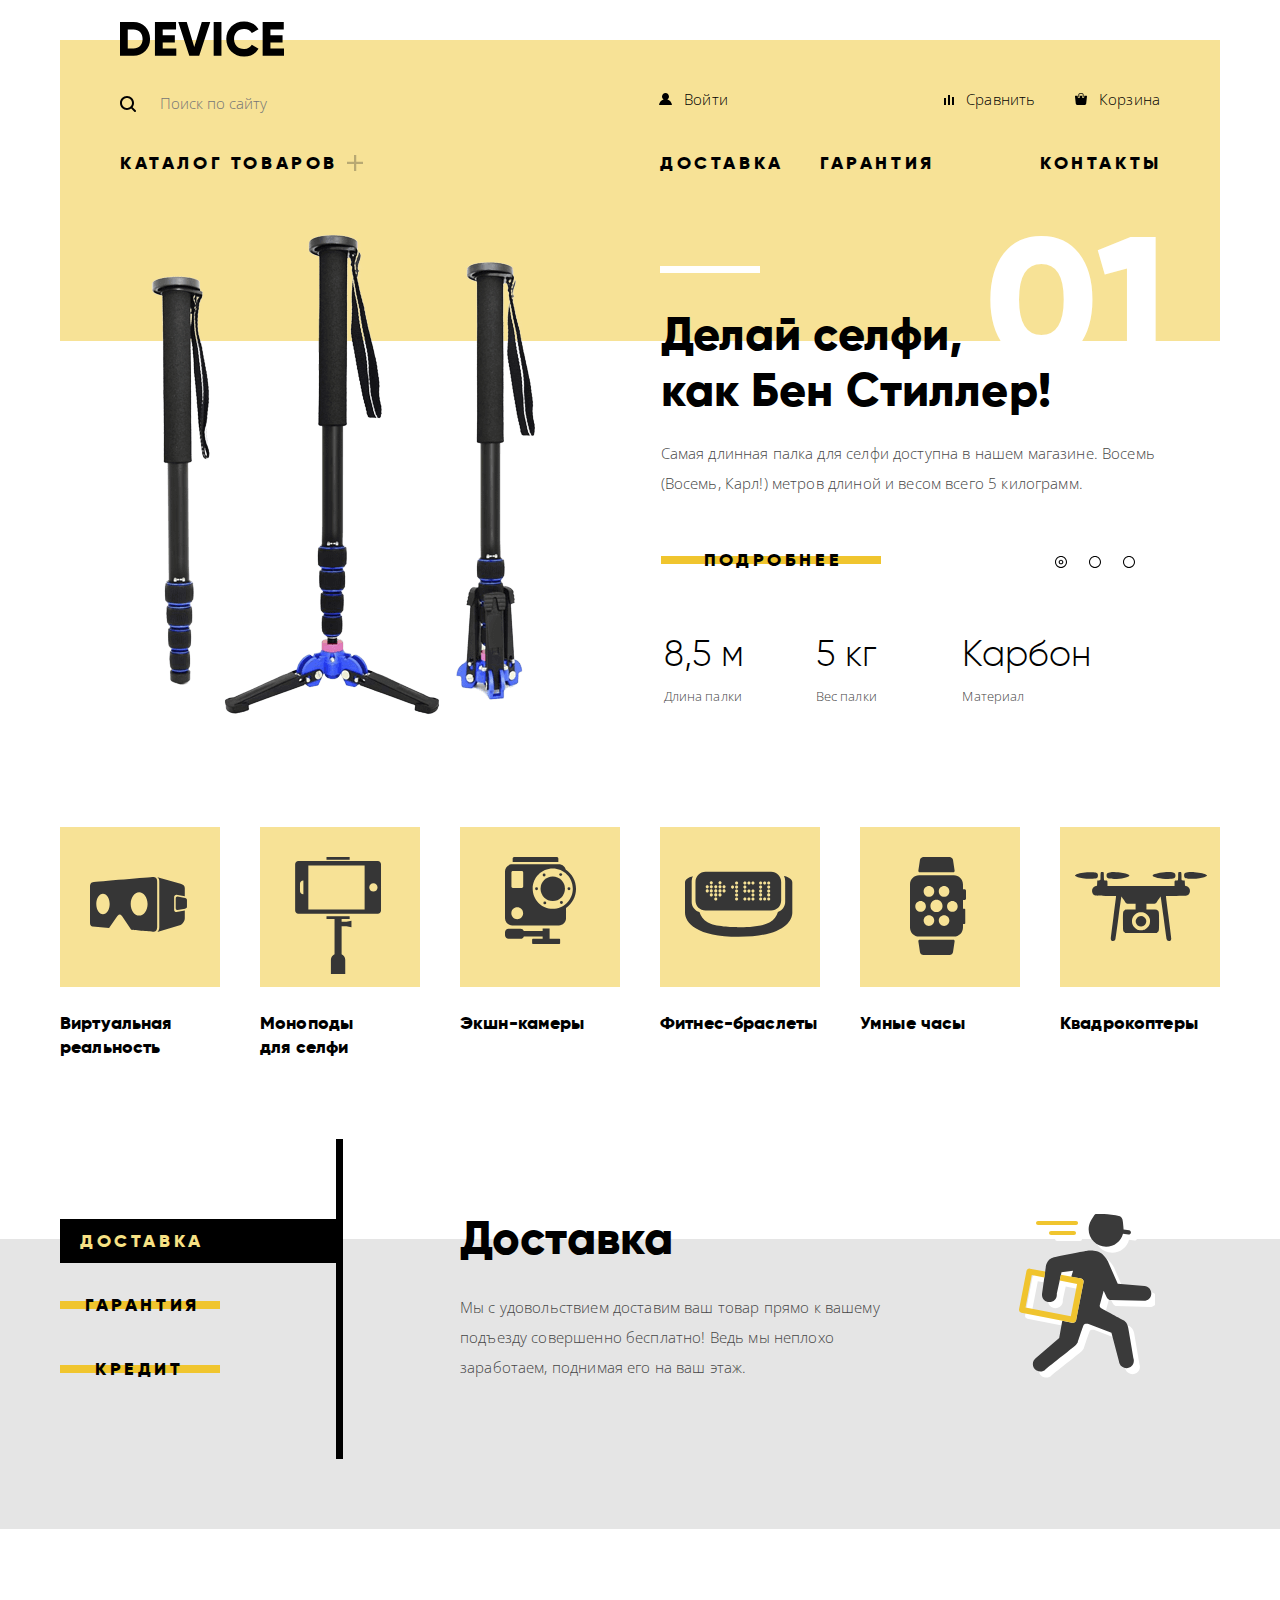
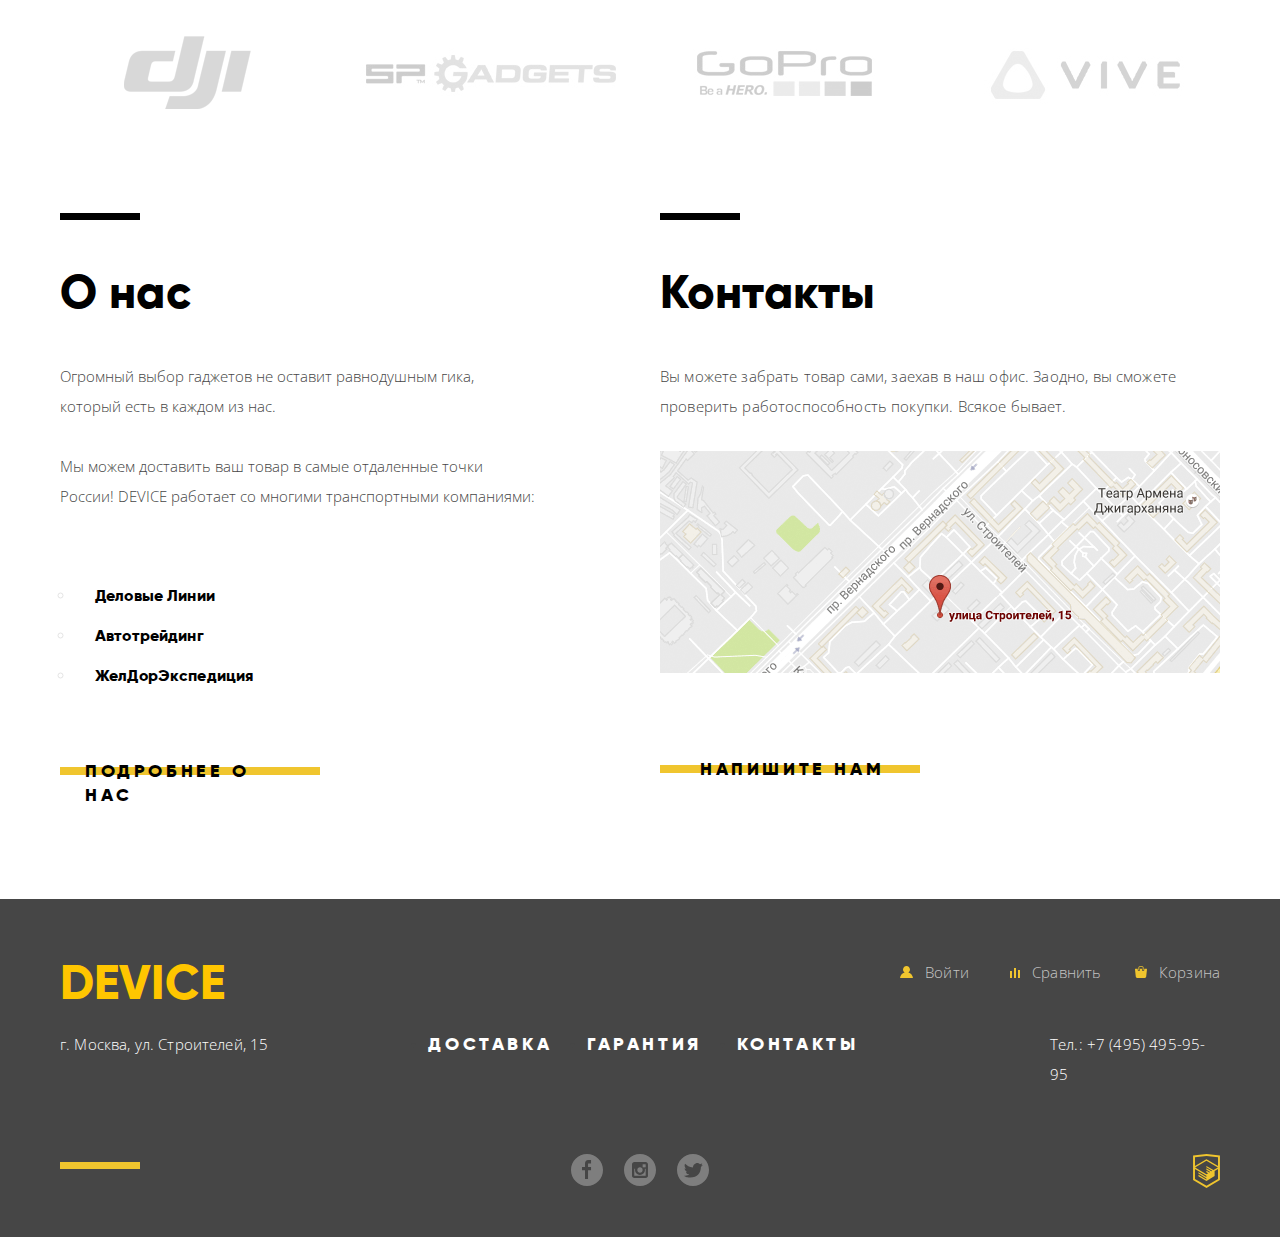
==== commit 397c9b9b: "исправил недочеты" ====
--- a/index.html
+++ b/index.html
@@ -100,9 +100,9 @@
         <input type="radio" id="slider-quadrupter" name="toggle-main-slider" class="quadrupter-radio visually-hidden">
 
         <ul class="main-slider-controls">
-          <li class="main-slider-controls-item"><label for="slider-stick" class="selfie-stick-label" aria-label="Первый слайд"></label></li>
-          <li class="main-slider-controls-item"><label for="slider-bracelet" class="bracelet-label" aria-label="Второй слайд"></label></li>
-          <li class="main-slider-controls-item"><label for="slider-quadrupter" class=" quadrupter-label" aria-label="Третий слайд"></label></li>
+          <li class="main-slider-controls-item"><label for="slider-stick" class="selfie-stick-label" aria-label="Первый слайд" tabindex="0"></label></li>
+          <li class="main-slider-controls-item"><label for="slider-bracelet" class="bracelet-label" aria-label="Второй слайд" tabindex="0"></label></li>
+          <li class="main-slider-controls-item"><label for="slider-quadrupter" class=" quadrupter-label" aria-label="Третий слайд" tabindex="0"></label></li>
         </ul>
 
         <ol class="goods-list">
@@ -411,9 +411,9 @@
           <input type="radio" id="slider-warranty" name="toggle-service-slider" class="slider-warranty-radio visually-hidden">
           <input type="radio" id="slider-credit" name="toggle-service-slider" class="slider-credit-radio visually-hidden">
           <ul class="services-slider-controls">
-            <li class="services-slider-item"><label for="slider-delivery" class="button button-service button-delivery">Доставка</label></li>
-            <li class="services-slider-item"><label for="slider-warranty" class="button button-service button-warranty">Гарантия</label></li>
-            <li class="services-slider-item"><label for="slider-credit" class="button button-service button-credit">Кредит</label></li>
+            <li class="services-slider-item"><label for="slider-delivery" class="button button-service button-delivery" tabindex="0">Доставка</label></li>
+            <li class="services-slider-item"><label for="slider-warranty" class="button button-service button-warranty" tabindex="0">Гарантия</label></li>
+            <li class="services-slider-item"><label for="slider-credit" class="button button-service button-credit" tabindex="0">Кредит</label></li>
           </ul>
 
           <ul class="services-description-list">
@@ -761,10 +761,9 @@
     <section class="modal modal-map">
       <h2 class="visually-hidden">Мы находимся здесь</h2>
 
-      <iframe src="https://www.google.com/maps/embed?pb=!1m18!1m12!1m3!1d3782.544546914102!2d37.529740813468564!
-      3d55.68699803150137!2m3!1f0!2f0!3f0!3m2!1i1024!2i768!4f13.1!3m3!1m2!1s0x46b54cf65f5c8955%3A0x694710ccd55501e!
-      2z0YPQuy4g0KHRgtGA0L7QuNGC0LXQu9C10LksIDE1LCDQnNC-0YHQutCy0LAsIDExOTMxMQ!5e0!3m2!1sru!2sru!4v1536302901322" 
-      width="960" height="560" frameborder="0" style="border:0" allowfullscreen></iframe>
+      <iframe src="https://www.google.com/maps/embed?pb=!1m18!1m12!1m3!1d3782.544546914102!2d37.529740813468564!3d55.68699803150137!2m3!1f0!2f0!3f0!3m2!1i1024!2i768!4f13.1!3m3!1m2!1s0x46b54cf65f5c8955%3A0x694710ccd55501e!2z0YPQuy4g0KHRgtGA0L7QuNGC0LXQu9C10LksIDE1LCDQnNC-0YHQutCy0LAsIDExOTMxMQ!5e0!3m2!1sru!2sru!4v1536302901322" 
+      allowfullscreen>
+      </iframe>
 
       <button class="modal-close" type="button" aria-label="Закрыть карту"></button>
     </section>
--- a/css/style.min.css
+++ b/css/style.min.css
@@ -1 +1 @@
-@keyframes bounce{0%{transform:translateY(-2000px)}75%{transform:translateY(30px)}to{transform:translateY(0)}}@keyframes shake{0%,to{transform:translateX(0)}10%,30%,50%,70%,90%{transform:translateX(-10px)}20%,40%,60%,80%{transform:translateX(10px)}}@font-face{font-family:'Gilroy';src:url(../fonts/gilroylight.woff2) format('woff2'),url(../fonts/gilroylight.woff) format('woff');font-weight:300;font-style:normal}@font-face{font-family:'Gilroy';src:url(../fonts/gilroyextrabold.woff2) format('woff2'),url(../fonts/gilroyextrabold.woff) format('woff');font-weight:800;font-style:normal}body{min-width:1200px;margin:0;padding:0;font-family:"Open Sans",Arial,sans-serif;font-size:15px;line-height:30px;font-weight:300;letter-spacing:.01em;color:#464646;background-color:#fff}a{text-decoration:none}img{max-width:100%;height:auto}.visually-hidden:not(:focus):not(:active),input[type=checkbox].visually-hidden,input[type=radio].visually-hidden{position:absolute;width:1px;height:1px;margin:-1px;border:0;padding:0;white-space:nowrap;-webkit-clip-path:inset(100%);clip-path:inset(100%);clip:rect(0 0 0 0);overflow:hidden}.container{width:1160px;margin:0 auto;padding:0 20px}.main-header{position:relative;width:1040px;min-height:300px;margin:40px auto 0;padding:0 60px;background-color:#f7e296;border-top:1px solid transparent}.logo-device{position:absolute;top:-20px;width:164px;height:36px}.logo-device:hover{opacity:.6}.logo-device:active{opacity:.3}.user-navigation{display:-webkit-box;display:-ms-flexbox;display:flex;-ms-flex-wrap:wrap;flex-wrap:wrap;-webkit-box-align:center;-ms-flex-align:center;align-items:center;margin:41px 0 0;padding:0;list-style:none}.search-form{position:relative;width:440px;top:5px}.search-form form{display:-webkit-box;display:-ms-flexbox;display:flex}.search-form input[type=search]{width:80%;padding-left:40px;font:inherit;color:rgba(0,0,0,.3);background-color:transparent;border:0;border-bottom:2px solid transparent}.search-form input[type=search]:hover,.user-navigation a:hover{color:rgba(0,0,0,.6)}.search-form input[type=search]:focus{outline:0;color:rgba(0,0,0,.6);border-bottom-color:#000}.search-form-button{position:absolute;right:0;bottom:0;visibility:hidden;display:block;margin-left:auto;padding:12px 20px;color:#000;background-color:transparent;border:2px solid #000}input[type=search]:focus~.search-form-button{color:#000;border:2px solid #000;background-color:transparent;visibility:visible}input[type=search]:focus~.search-form-button:hover{color:#fff;background-color:#000;visibility:visible}.search-form .search-form-button:focus{outline:0}.search-form .search-form-button:active{color:rgba(255,255,255,.3);background-color:#000;visibility:visible}.user-navigation::before{content:"";position:absolute;top:55px;width:16px;height:16px;background-image:url(../img/search.svg);background-repeat:no-repeat;background-position:0 0;z-index:2}.site-navigation a,.user-navigation a{display:block}.user-navigation a{color:#000;padding-left:4px}.user-text:active{color:rgba(0,0,0,.3)}.user-icon{padding-right:8px}.login-link{width:200px;margin-left:95px}.user-item:active .user-icon{opacity:.3}.cart,.comparison-goods{width:100px;margin-left:85px}.cart{margin-left:auto;text-align:right}.site-navigation{display:-webkit-box;display:-ms-flexbox;display:flex;-ms-flex-wrap:wrap;flex-wrap:wrap;margin:35px 0 0;padding:0;list-style:none}.site-navigation-item>a{font-family:"Gilroy",Arial,sans-serif;font-size:18px;line-height:24px;font-weight:800;text-transform:uppercase;letter-spacing:.2em;color:#000}.site-navigation-item>a:focus,.site-navigation-item>a:hover{color:rgba(0,0,0,.6)}.site-navigation-item>a:active{color:rgba(0,0,0,.3)}.catalog{display:-webkit-box;display:-ms-flexbox;display:flex;position:absolute;left:-60px;width:1160px;min-height:165px;margin:0;padding:20px 0 24px 60px;-webkit-box-sizing:border-box;box-sizing:border-box;background-color:#f7e296;visibility:hidden;z-index:2;list-style:none}.catalog:hover,.navigation-item-catalog a:hover~.catalog{visibility:visible}.catalog a{line-height:36px;color:#000}.catalog a:hover{color:rgba(0,0,0,.6)}.catalog a:focus{color:rgba(0,0,0,.6)}.catalog a:active{color:rgba(0,0,0,.3)}.catalog-list{display:-webkit-box;display:-ms-flexbox;display:flex;-webkit-box-orient:vertical;-webkit-box-direction:normal;-ms-flex-direction:column;flex-direction:column;width:200px;margin:0;padding:0;list-style:none}.catalog-list-wrist{width:160px;margin-left:40px}.catalog-list-machine{margin-left:30px}.navigation-item-catalog{position:relative;width:250px}.navigation-item-catalog>a::after{content:"";position:absolute;right:7px;top:4px;width:16px;height:16px;background-image:url(../img/plus.png);background-repeat:no-repeat;background-position:0 0;color:rgba(0,0,0,.3)}.navigation-item-delivery{position:relative;width:160px;margin-left:290px}.navigation-item-delivery>a::after{content:"";position:absolute;left:0;top:115px;width:100px;height:7px;background-color:#fff}.navigation-item-warranty{width:140px}.navigation-item-contacts{position:relative;width:120px;margin-left:auto}.image-block,.main-slider{position:relative;display:-webkit-box;display:-ms-flexbox;display:flex;-webkit-box-pack:center;-ms-flex-pack:center;justify-content:center}.main-slider::before{content:"";position:absolute;top:-130px;right:50px;font-family:"Gilroy",Arial,sans-serif;font-size:179px;line-height:100%;font-weight:800;letter-spacing:.01em;color:#fff}.selfie-stick-slider::before{content:"01"}.bracelet-slider::before{content:"02"}.quadrupter-slider::before{content:"03"}.image-block{-webkit-box-align:center;-ms-flex-align:center;align-items:center;top:-110px;left:-30px;width:526px;height:486px;padding-right:40px;-webkit-box-sizing:border-box;box-sizing:border-box}.description-column{position:relative;top:-35px;left:5px;width:495px}.description-column p{margin:0;padding:0}.description-column .description{margin-top:20px}.bracelet-slider .description{width:470px}.quadrupter-slider .slogan{width:600px}.slider-button{width:225px;margin-top:40px;padding:10px 30px;text-align:center}.slider-button::after{content:"";position:absolute;top:18px;left:0;width:220px;height:8px;background-color:#f0c52e;z-index:-1}.bracelet-slider,.quadrupter-slider,.selfie-stick-slider{display:none}.most-popular-goods{position:relative}.main-slider-controls{display:-webkit-box;display:-ms-flexbox;display:flex;-webkit-box-pack:justify;-ms-flex-pack:justify;justify-content:space-between;position:absolute;top:215px;right:85px;width:80px;margin:0;padding:0;z-index:5;list-style:none}.main-slider-controls-item label{display:block;width:12px;height:12px;background-image:url(../img/slider-button-empty.svg);background-size:12px 12px;background-position:0 0;background-repeat:no-repeat}.selfie-stick-radio:checked~.main-slider-controls .selfie-stick-label{background-image:url(../img/slider-button-checked.svg)}.selfie-stick-radio:checked~.goods-list .selfie-stick-slider{display:-webkit-box;display:-ms-flexbox;display:flex}.bracelet-radio:checked~.main-slider-controls .bracelet-label{background-image:url(../img/slider-button-checked.svg)}.bracelet-radio:checked~.goods-list .bracelet-slider{display:-webkit-box;display:-ms-flexbox;display:flex}.quadrupter-radio:checked~.main-slider-controls .quadrupter-label{background-image:url(../img/slider-button-checked.svg)}.quadrupter-radio:checked~.goods-list .quadrupter-slider{display:-webkit-box;display:-ms-flexbox;display:flex}.goods-list{margin:0;padding:0;list-style:none}.category-item h3,.slogan b,.table td{font-family:"Gilroy",Arial,sans-serif;font-size:47px;line-height:56px;font-weight:800;color:#000}.table,.table th{font-size:13px;line-height:20px}.table{font-family:"Open Sans",Arial,sans-serif;font-weight:300;letter-spacing:.01em;color:#464646;margin-top:45px}.table th{font:inherit}.category-item h3,.table td{font-size:36px;line-height:48px;font-weight:300}.table-width{width:255px;text-align:left}.table-cell{padding-top:5px}.button{position:relative;display:block;-webkit-box-sizing:border-box;box-sizing:border-box;font-family:"Gilroy",Arial,sans-serif;font-size:18px;line-height:24px;letter-spacing:.2em;font-weight:800;text-transform:uppercase;color:#000}.button:hover,.category-item:hover .popular-icon{background-color:#f0c52e}.button:active,.category-item:active h3{color:rgba(0,0,0,.3)}.category-list{display:-webkit-box;display:-ms-flexbox;display:flex;-webkit-box-pack:justify;-ms-flex-pack:justify;justify-content:space-between;-webkit-box-align:start;-ms-flex-align:start;align-items:start;margin:0;padding:0;list-style:none}.category-item{width:160px}.category-item a,.dji-item:hover::before,.gopro-item:hover::before,.spgadjets-item:hover::before,.vive-item:hover::before{display:block}.category-item h3{padding:0;margin:0;font-size:18px;line-height:24px;font-weight:800}.monopod-item h3{display:block;width:120px}.popular-icon{margin-bottom:15px;background-color:#f7e296}.category-item:active path{fill:rgba(0,0,0,.3)}.popular-icon+h3:active,.popular-icon:active circle,.popular-icon:active ellipse,.popular-icon:active path,.popular-icon:active polygon,.popular-icon:active rect,.popular-icon:active+h3{opacity:.3}.services{margin-top:180px;background-color:#e5e5e5}.services-container{display:-webkit-box;display:-ms-flexbox;display:flex;-ms-flex-wrap:wrap;flex-wrap:wrap;min-height:290px}.services-slider-controls{position:relative;top:-20px;width:280px;margin:0;padding:0;list-style:none}.services-description-list{position:relative;top:-25px;width:695px;margin:0;padding-left:120px;list-style:none}.services-description-list h3{margin:0 0 30px;font-family:"Gilroy",Arial,sans-serif;font-size:47px;line-height:48px;font-weight:800;color:#000}.services-description{width:435px;padding:0;margin:0}.services-slider-item{margin-bottom:15px}.services-slider-item label{cursor:pointer}.credit-description,.warranty-description{display:none}.button-service{padding:10px 20px;margin-bottom:20px}.button-credit{padding-left:35px}.button-service:active{width:280px;padding-right:100px;background-color:#000;color:#f7e184}.services-slider-controls::after{content:"";position:absolute;top:-80px;right:-3px;width:7px;height:320px;background-color:#000}.service-description-item{display:-webkit-box;display:-ms-flexbox;display:flex;-webkit-box-pack:justify;-ms-flex-pack:justify;justify-content:space-between}.service-container{width:440px}.service-description-item{display:none}.slider-delivery-radio:checked~.services-slider-controls .button-delivery{width:280px;padding-right:100px;background-color:#000;color:#f7e184}.slider-delivery-radio:checked~.services-description-list .delivery-item{display:-webkit-box;display:-ms-flexbox;display:flex}.slider-warranty-radio:checked~.services-slider-controls .button-warranty{width:280px;padding-right:100px;background-color:#000;color:#f7e184}.slider-warranty-radio:checked~.services-description-list .warranty-item{display:-webkit-box;display:-ms-flexbox;display:flex}.slider-credit-radio:checked~.services-slider-controls .button-credit{width:280px;padding-right:100px;background-color:#000;color:#f7e184}.slider-credit-radio:checked~.services-description-list .credit-item{display:-webkit-box;display:-ms-flexbox;display:flex}.brand-list{display:-webkit-box;display:-ms-flexbox;display:flex;-ms-flex-wrap:wrap;flex-wrap:wrap;-webkit-box-pack:justify;-ms-flex-pack:justify;justify-content:space-between;margin:95px 0 0;padding:0;list-style:none}.brand-item::before,.brand-list img{width:260px;height:100px}.brand-item{position:relative}.brand-item::before{content:"";position:absolute;z-index:-1}.dji-item::before{display:none;background-image:url(../img/dji-active.png)}.spgadjets-item::before{display:none;background-image:url(../img/spgadjets-active.png)}.gopro-item::before{display:none;background-image:url(../img/gopro-active.png)}.vive-item::before{display:none;background-image:url(../img/vive-active.png)}.store-info{display:-webkit-box;display:-ms-flexbox;display:flex;-ms-flex-wrap:wrap;flex-wrap:wrap;-webkit-box-pack:justify;-ms-flex-pack:justify;justify-content:space-between;margin-top:135px;margin-bottom:70px}.store-info h3{padding:0;margin:0;font-family:"Gilroy",Arial,sans-serif;font-size:47px;line-height:48px;font-weight:800;color:#000}.about-us{width:530px}.about-us p{width:475px;letter-spacing:0}.about-us-button{top:-12px}.about-us p,.contacts p{padding:0;margin:0}.about-us p:first-of-type,.contacts p:first-of-type{margin-top:45px}.about-us p:nth-of-type(2),.contacts p:nth-of-type(2){margin-top:30px}.about-us h3,.contacts h3{position:relative}.about-us h3::before,.contacts h3::before,.store-info-button::before{content:"";position:absolute;top:-55px;width:80px;height:7px;background-color:#000}.transport-company-list{margin:65px 0 0;padding:0 0 0 15px;list-style:circle}.transport-company-item{padding-left:20px;font-family:"Gilroy",Arial,sans-serif;font-size:16px;line-height:40px;font-weight:800;color:#e5e5e5}.transport-company-item b{color:#000}.contacts{width:560px}.store-info-button{width:265px;margin-top:65px;padding:10px 20px}.store-info-button::before{top:18px;left:0;width:260px;height:8px;background-color:#f0c52e;z-index:-1}.contacts .store-info-button{padding-left:40px;padding-right:40px}.main-footer{padding-top:55px;padding-bottom:40px;background-color:#464646}.logo-footer{width:200px;margin:0;padding:0;font-family:"Gilroy",Arial,sans-serif;font-size:48px;line-height:120%;font-weight:800;text-transform:uppercase;color:#ffc600}.logo-footer:focus,.logo-footer:hover{opacity:.6}.logo-footer:active{opacity:.3}.footer-top,.footer-user-navigation{display:-webkit-box;display:-ms-flexbox;display:flex;-ms-flex-wrap:wrap;flex-wrap:wrap}.footer-user-navigation{-webkit-box-pack:justify;-ms-flex-pack:justify;justify-content:space-between;width:320px;margin:0 0 0 auto;padding:0;list-style:none}.footer-user-text{line-height:36px;color:rgba(255,255,255,.7)}.footer-user-link:focus .footer-user-text,.footer-user-link:hover .footer-user-text{color:#fff}.footer-user-link:active .footer-user-text{color:rgba(255,255,255,.3)}.footer-user-link:hover .user-icon{opacity:.6}.footer-user-link:active .user-icon{opacity:.3}.footer-comparison-goods,.footer-login-item{width:100px}.footer-cart{width:100px;text-align:right}.user-icon+.footer-user-text:active{color:rgba(0,0,0,.3)}.footer-middle,.footer-services{display:-webkit-box;display:-ms-flexbox;display:flex;-ms-flex-wrap:wrap;flex-wrap:wrap}.footer-middle{margin-top:17px}.footer-middle p{margin:0;color:#fff}.footer-services{-webkit-box-pack:justify;-ms-flex-pack:justify;justify-content:space-between;width:430px;margin:0 0 0 160px;padding:0;text-transform:uppercase}.footer-services a{font-family:"Gilroy",Arial,sans-serif;font-size:18px;line-height:24px;letter-spacing:.2em;font-weight:800;color:#fff}.footer-services a:focus,.footer-services a:hover{color:rgba(255,255,255,.6)}.footer-services a:active{color:rgba(255,255,255,.3)}.footer-address{position:relative}.footer-address::before{content:"";position:absolute;bottom:-80px;width:80px;height:7px;background-color:#f0c52e}.footer-middle .footer-phone{width:170px;margin-left:auto}.footer-bottom,.footer-social{display:-webkit-box;display:-ms-flexbox;display:flex;-ms-flex-wrap:wrap;flex-wrap:wrap;margin:65px 0 0;padding:0}.footer-bottom p,.write-us-item p{margin:0}.footer-bottom .copyright{margin-left:auto}.footer-social{-ms-flex-pack:distribute;justify-content:space-around;width:160px;margin:0 0 0 500px;list-style:none}.social-link{opacity:.3}.social-link:hover{opacity:.6}.footer-social path:active,.footer-social svg:active,.social-link:active{opacity:.1}.color-option label:hover::before,.html-icon:hover{opacity:.6}.html-icon:active{opacity:.3}.form-container{display:-webkit-box;display:-ms-flexbox;display:flex;-ms-flex-wrap:wrap;flex-wrap:wrap;width:760px;margin:100px auto 0}.modal{position:fixed;background-color:#fff}.modal-map{background-color:transparent}.modal-map,.modal-write-us{display:none;top:50%;left:50%;margin-top:-350px;margin-left:-480px}.modal-show{display:block;animation:bounce 1s}.modal-error{animation:shake .5s}.invalid-value{background-color:#f6dada}.write-us{width:960px;min-height:555px;-webkit-box-shadow:-10px 10px 20px 0 rgba(0,0,0,.2),2px -2px 20px 0 rgba(0,0,0,.2);box-shadow:-10px 10px 20px 0 rgba(0,0,0,.2),2px -2px 20px 0 rgba(0,0,0,.2);border-top:1px solid transparent}.write-us-list{display:-webkit-box;display:-ms-flexbox;display:flex;-ms-flex-wrap:wrap;flex-wrap:wrap;-webkit-box-pack:justify;-ms-flex-pack:justify;justify-content:space-between;margin:0;padding:0;list-style:none}.write-us-item label{font-family:"Gilroy",Arial,sans-serif;font-size:18px;line-height:24px;font-weight:800;color:#000}.write-us-item input,.write-us-item textarea{display:block;font-family:"Open Sans",Arial,sans-serif;font-size:14px;line-height:28px;font-weight:400;color:#464646;background-color:#f2f2f2;border:3px solid transparent;opacity:.5}.write-us-item input:hover,.write-us-item textarea:hover{opacity:.8}.write-us-item input:focus,.write-us-item textarea:focus{border:3px solid #f0c52e;background-color:transparent;outline:0;opacity:1}.write-us-item input[type=text]{width:340px;height:50px;padding-left:20px;margin-bottom:35px;font-family:"Open Sans",Arial,sans-serif;font-size:14px;line-height:18px;font-weight:400;vertical-align:middle}.write-us-item textarea{width:740px;min-height:160px;padding-top:15px;padding-left:20px;resize:none}.text-area-item{margin-top:10px}.modal-close,.write-us-button{border:0;background-color:transparent}.write-us-button{margin-left:100px;margin-top:30px;padding:10px 20px;width:200px}.write-us-button::after{content:"";position:absolute;top:17px;left:0;width:200px;height:8px;background-color:#f0c52e;z-index:-1}.modal-close{position:absolute;top:22px;right:22px;width:55px;height:55px;font-size:0;background-image:url(../img/modal-close.svg);opacity:.5;cursor:pointer}.modal-close:hover{opacity:1}.modal-close:active{opacity:.3}.modal-close:focus{outline:0}.catalog-header{min-height:185px}.container h1{padding:0 0 0 60px;margin:35px 0 0;font-family:"Gilroy",Arial,sans-serif;font-size:47px;line-height:48px;font-weight:800;color:#000}.logout-text{color:rgba(0,0,0,.3);padding-left:10px}.user-name{width:165px}.breadcrumbs{display:-webkit-box;display:-ms-flexbox;display:flex;-ms-flex-wrap:wrap;flex-wrap:wrap;-webkit-box-pack:justify;-ms-flex-pack:justify;justify-content:space-between;-webkit-box-align:center;-ms-flex-align:center;align-items:center;width:385px;margin-top:20px;padding:0 0 0 60px;list-style:none}.breadcrumbs-item a,.breadcrumbs-item-current{font-size:14px;line-height:24px;color:rgba(0,0,0,.3)}.breadcrumbs-item a:focus,.breadcrumbs-item a:hover{color:#000}.breadcrumbs-item a:active{color:rgba(0,0,0,.1)}.breadcrumbs-item a{position:relative}.breadcrumbs-item a::after{content:"";position:absolute;top:7px;right:-20px;width:4px;height:7px;background-image:url(../img/nav-arrow.svg);z-index:2}.color-list{margin:0;padding:0 0 20px}.filter-form{width:250px;padding-top:70px;padding-left:55px;padding-right:23px}.filter-container{display:-webkit-box;display:-ms-flexbox;display:flex;min-height:55px;margin-top:50px}.header-filter-container{width:270px;background-color:#dcdcdc}.header-filter-container:first-child{padding-top:20px;padding-left:54px;padding-right:25px}.color-filter-container{background-image:-webkit-gradient(linear,left top,right top,color-stop(50%,#dcdcdc),color-stop(50%,#ebebeb));background-image:-webkit-linear-gradient(left,#dcdcdc 50%,#ebebeb 50%);background-image:-o-linear-gradient(left,#dcdcdc 50%,#ebebeb 50%);background-image:linear-gradient(to right,#dcdcdc 50%,#ebebeb 50%)}.filter-container h3,.filter-fieldset legend{font-family:"Gilroy",Arial,sans-serif;line-height:24px;font-weight:800;color:#000}.filter-container h3{letter-spacing:.2em;text-transform:uppercase;margin:0;padding:0;font-size:16px}.color-catalog-container{background-image:-webkit-gradient(linear,left top,right top,color-stop(50%,#ebebeb),color-stop(50%,#fff));background-image:-webkit-linear-gradient(left,#ebebeb 50%,#fff 50%);background-image:-o-linear-gradient(left,#ebebeb 50%,#fff 50%);background-image:linear-gradient(to right,#ebebeb 50%,#fff 50%)}.catalog-columns{display:-webkit-box;display:-ms-flexbox;display:flex}.filter-fieldset{position:relative;margin:0;padding:0;border:0}.range-filter{width:200px}.range-controls{position:relative;-webkit-box-sizing:border-box;box-sizing:border-box;height:40px;padding-top:7px}.range-controls .scale{height:2px;background:#dbdbdb}.range-controls .bar{width:58%;height:2px;background-color:#91c92f}.range-controls .toggle{position:absolute;top:-2px;left:0;width:4px;height:4px;padding:0;border:8px solid #fff;background-color:#ababab;-webkit-box-shadow:0 2px 1px 0 #cfcfcf;box-shadow:0 2px 1px 0 #cfcfcf;border-radius:50%;cursor:pointer}.range-controls .toggle:active{border-width:9px}.range-controls .toggle-min{left:-5px}.range-controls .toggle-max{left:110px}.price-controls{font-size:0;width:200px}.price-controls input,.price-controls label{font-size:14px;line-height:24px;color:rgba(0,0,0,.2)}.price-controls label{position:relative;top:-23px;display:inline-block;vertical-align:middle;width:40%}.price-controls input{-webkit-box-sizing:border-box;box-sizing:border-box;width:60px;font-family:"Open Sans",Arial,sans-serif;font-weight:300;text-align:left;background-color:#ebebeb;border:0}.max-price{padding-left:15px}.filter-fieldset legend{padding:20px 0 0;margin:0 0 20px;font-size:18px}.filter-fieldset legend:first-child::before{content:"";position:absolute;top:5px;width:200px;height:2px;background:#000}.filter-fieldset ul{list-style:none}.blutooth-option-item label,.color-option label{position:relative;padding-left:40px;font-size:14px;line-height:40px;color:#000;cursor:pointer}.color-option label::before{content:"";position:absolute;top:-2px;left:0;width:25px;height:23px;background-image:url(../img/checkbox-off.svg);background-repeat:no-repeat}.color-option input:checked~label:before{background-image:url(../img/checkbox-on.svg)}.color-option input:disabled~label,.color-option input:disabled~label::before{opacity:.25}.blutooth-option-list{margin:0;padding:0}.blutooth-option-item label::before{content:"";position:absolute;top:-3px;left:0;width:25px;height:25px;background-image:url(../img/radio-off.svg)}.blutooth-option-item input:checked~label::before{background-image:url(../img/radio-on.svg)}.blutooth-option-item label:hover::before{opacity:.6}.blutooth-option-item input:disabled~label,.blutooth-option-item input:disabled~label::before{opacity:.25}.filter-button{width:200px;padding:10px 20px;margin-top:30px;border:0;background-color:transparent;z-index:1}.filter-button::after{content:"";position:absolute;top:18px;left:0;width:200px;height:8px;background-color:#f0c52e;z-index:-1}.sorting,.sorting-arrows,.sorting-list{display:-webkit-box;display:-ms-flexbox;display:flex}.sorting{-ms-flex-wrap:wrap;flex-wrap:wrap;-webkit-box-align:center;-ms-flex-align:center;align-items:center;width:835px;padding-left:68px;background-color:#ebebeb}.sorting-arrows,.sorting-list{list-style:none}.sorting-list{-ms-flex-wrap:wrap;flex-wrap:wrap;margin:0 0 0 15px;padding:0}.sorting-arrows{-webkit-box-pack:justify;-ms-flex-pack:justify;justify-content:space-between;width:45px;margin-left:auto}.arrow-icon{opacity:.2}.arrow-icon:hover{opacity:.4}.arrow-icon:active{opacity:1}.sorting-item a{font-family:"Open Sans",Arial,sans-serif;font-size:14px;line-height:18px;font-weight:400;letter-spacing:0;color:rgba(0,0,0,.3)}.sorting-item a:focus,.sorting-item a:hover{color:rgba(0,0,0,.6)}.pagination-item-current a:hover,.sorting-item a:active{color:#000}.sorting-item-price{margin-left:40px}.sorting-item-type{margin-left:25px}.sorting-item-popular{margin-left:35px}.goods-info-column{width:770px;padding-left:70px;padding-top:70px;padding-bottom:75px;background-color:#fff}.selfie-sticks-list{display:-webkit-box;display:-ms-flexbox;display:flex;-webkit-box-pack:justify;-ms-flex-pack:justify;justify-content:space-between;-ms-flex-wrap:wrap;flex-wrap:wrap;width:760px;margin:0;padding:0;list-style:none}.selfie-sticks-price{margin:0 0 0 auto;padding:0}.selfie-stick-info-line{display:-webkit-box;display:-ms-flexbox;display:flex;-ms-flex-wrap:wrap;flex-wrap:wrap;-webkit-box-align:start;-ms-flex-align:start;align-items:flex-start}.selfie-sticks-item{position:relative}.selfie-sticks-item img{width:360px;height:380px}.goods-image{margin-bottom:30px}.user-action-block{display:none;position:absolute;top:0;left:0;width:360px;height:380px;background-color:rgba(238,238,238,.7)}.selfie-sticks-item:hover .user-action-block{display:block}.user-link-block{width:200px;margin:150px auto}.add-to-comparsion{padding-top:10px;padding-left:30px}.button.add-to-cart b{position:relative;z-index:4}.add-to-cart b:active{color:rgba(0,0,0,.3)}.button.add-to-cart::after{content:"";position:absolute;left:0;top:40%;width:200px;height:8px;background-color:#f0c52e}.goods-page h3,.selfie-sticks-price{font-family:"Gilroy",Arial,sans-serif;line-height:24px}.goods-page h3{width:260px;margin:0 0 35px;color:#000;font-size:18px;font-weight:800}.goods-page.professional-stick h3{width:115px}.selfie-sticks-price{font-size:16px;font-weight:300}.add-to-cart{position:relative;top:15px;width:210px;padding:10px 20px;text-align:center}.add-to-comparsion{position:relative;top:22px;font-size:13px;line-height:20px;font-weight:300;color:rgba(0,0,0,.5)}.add-to-comparsion:focus,.add-to-comparsion:hover{color:#000}.add-to-comparsion:active{color:rgba(0,0,0,.2)}.follow-me-stick{position:relative}.follow-me-stick::before{content:"new";position:absolute;right:26px;top:40px;padding:15px;font-family:"Gilroy",Arial,sans-serif;font-size:14px;line-height:24px;font-weight:800;text-transform:uppercase;color:rgba(0,0,0,.2);border:2px solid rgba(0,0,0,.1);border-radius:50%}.pagination-item,.pagination-list{display:-webkit-box;display:-ms-flexbox;display:flex;-ms-flex-wrap:wrap;flex-wrap:wrap}.pagination-list{margin:5px 0 0;padding:0;background-color:#f2f2f2;text-transform:uppercase;list-style:none;width:760px}.pagination-item{-webkit-box-align:center;-ms-flex-align:center;align-items:center;width:25px;margin-left:15px}.pagination-item-previous{margin-right:auto;margin-left:0}.pagination-item-next{position:relative;left:-105px;display:block;margin-left:auto;margin-right:0}.pagination-item a,.pagination-item-current{font-family:"Gilroy",Arial,sans-serif;font-size:16px;line-height:24px;font-weight:800;letter-spacing:.2em;color:rgba(0,0,0,.3)}.pagination-item a:focus,.pagination-item a:hover{color:rgba(0,0,0,.6)}.pagination-item a:active{color:#000}.pagination-item-next a,.pagination-item-previous a{display:-webkit-box;display:-ms-flexbox;display:flex;-webkit-box-pack:center;-ms-flex-pack:center;justify-content:center;-webkit-box-align:center;-ms-flex-align:center;align-items:center;-webkit-box-sizing:border-box;box-sizing:border-box;width:130px;height:70px}.pagination-item-next a:focus,.pagination-item-next a:hover,.pagination-item-previous a:focus,.pagination-item-previous a:hover{background-color:#d9d9d9}.pagination-item-next a:active,.pagination-item-previous a:active{color:rgba(0,0,0,.3)}.pagination-item-current a,.pagination-item-next a,.pagination-item-previous a{color:#000}.pagination-item.pagination-item-previous{display:block}.header-user-name{margin-left:95px}.catalog-comparison-goods{width:100px;margin-left:60px}.catalog-footer-user-navigation{display:-webkit-box;display:-ms-flexbox;display:flex;-ms-flex-wrap:wrap;flex-wrap:wrap;padding:0;width:480px;margin:0 0 0 auto;list-style:none}.catalog-footer-comparison-goods{width:100px;margin-left:45px}+@-webkit-keyframes bounce{0%{-webkit-transform:translateY(-2000px);transform:translateY(-2000px)}75%{-webkit-transform:translateY(30px);transform:translateY(30px)}to{-webkit-transform:translateY(0);transform:translateY(0)}}@keyframes bounce{0%{-webkit-transform:translateY(-2000px);transform:translateY(-2000px)}75%{-webkit-transform:translateY(30px);transform:translateY(30px)}to{-webkit-transform:translateY(0);transform:translateY(0)}}@-webkit-keyframes shake{0%,to{-webkit-transform:translateX(0);transform:translateX(0)}10%,30%,50%,70%,90%{-webkit-transform:translateX(-10px);transform:translateX(-10px)}20%,40%,60%,80%{-webkit-transform:translateX(10px);transform:translateX(10px)}}@keyframes shake{0%,to{-webkit-transform:translateX(0);transform:translateX(0)}10%,30%,50%,70%,90%{-webkit-transform:translateX(-10px);transform:translateX(-10px)}20%,40%,60%,80%{-webkit-transform:translateX(10px);transform:translateX(10px)}}@-webkit-keyframes appearance{0%{opacity:0}20%{opacity:.2}40%{opacity:.4}60%{opacity:.6}80%{opacity:.8}to{opacity:1}}@keyframes appearance{0%{opacity:0}20%{opacity:.2}40%{opacity:.4}60%{opacity:.6}80%{opacity:.8}to{opacity:1}}@font-face{font-family:'Gilroy';src:url(../fonts/gilroylight.woff2) format('woff2'),url(../fonts/gilroylight.woff) format('woff');font-weight:300;font-style:normal}@font-face{font-family:'Gilroy';src:url(../fonts/gilroyextrabold.woff2) format('woff2'),url(../fonts/gilroyextrabold.woff) format('woff');font-weight:800;font-style:normal}body{min-width:1200px;margin:0;padding:0;font-family:"Open Sans",Arial,sans-serif;font-size:15px;line-height:30px;font-weight:300;letter-spacing:.01em;color:#464646;background-color:#fff}a{text-decoration:none}img{max-width:100%;height:auto}.visually-hidden:not(:focus):not(:active),input[type=checkbox].visually-hidden,input[type=radio].visually-hidden{position:absolute;width:1px;height:1px;margin:-1px;border:0;padding:0;white-space:nowrap;-webkit-clip-path:inset(100%);clip-path:inset(100%);clip:rect(0 0 0 0);overflow:hidden}.container{width:1160px;margin:0 auto;padding:0 20px}.main-header{position:relative;width:1040px;min-height:300px;margin:40px auto 0;padding:0 60px;background-color:#f7e296;border-top:1px solid transparent}.logo-device{position:absolute;top:-20px;width:164px;height:36px}.logo-device:hover{opacity:.6}.logo-device:active{opacity:.3}.user-navigation{display:-webkit-box;display:-ms-flexbox;display:flex;-ms-flex-wrap:wrap;flex-wrap:wrap;-webkit-box-align:center;-ms-flex-align:center;align-items:center;margin:41px 0 0;padding:0;list-style:none}.search-form{position:relative;width:440px;top:5px}.search-form form{display:-webkit-box;display:-ms-flexbox;display:flex}.search-form input[type=search]{width:80%;padding-left:40px;font:inherit;color:rgba(0,0,0,.3);background-color:transparent;border:0;border-bottom:2px solid transparent}.search-form input[type=search]:hover,.user-navigation a:hover{color:rgba(0,0,0,.6)}.search-form input[type=search]:focus{outline:0;color:rgba(0,0,0,.6);border-bottom-color:#000}.search-form-button{position:absolute;right:0;bottom:0;visibility:hidden;display:block;margin-left:auto;padding:12px 20px;color:#000;background-color:transparent;border:2px solid #000}input[type=search]:focus~.search-form-button{color:#000;border:2px solid #000;background-color:transparent;visibility:visible}input[type=search]:focus~.search-form-button:hover{color:#fff;background-color:#000;visibility:visible}.search-form .search-form-button:focus{outline:0}.search-form .search-form-button:active{color:rgba(255,255,255,.3);background-color:#000;visibility:visible}.user-navigation::before{content:"";position:absolute;top:55px;width:16px;height:16px;background-image:url(../img/search.svg);background-repeat:no-repeat;background-position:0 0;z-index:2}.site-navigation a,.user-navigation a{display:block}.user-navigation a{color:#000;padding-left:4px}.user-text:active{color:rgba(0,0,0,.3)}.user-icon{padding-right:8px}.login-link{width:200px;margin-left:95px}.user-item:active .user-icon{opacity:.3}.cart,.comparison-goods{width:100px;margin-left:85px}.cart{margin-left:auto;text-align:right}.site-navigation{display:-webkit-box;display:-ms-flexbox;display:flex;-ms-flex-wrap:wrap;flex-wrap:wrap;margin:35px 0 0;padding:0;list-style:none}.site-navigation-item>a{font-family:"Gilroy",Arial,sans-serif;font-size:18px;line-height:24px;font-weight:800;text-transform:uppercase;letter-spacing:.2em;color:#000}.site-navigation-item>a:focus,.site-navigation-item>a:hover{color:rgba(0,0,0,.6)}.site-navigation-item>a:active{color:rgba(0,0,0,.3)}.catalog{display:-webkit-box;display:-ms-flexbox;display:flex;position:absolute;left:-60px;width:1160px;min-height:165px;margin:0;padding:20px 0 24px 60px;-webkit-box-sizing:border-box;box-sizing:border-box;background-color:#f7e296;visibility:hidden;z-index:2;list-style:none}.catalog:hover,.navigation-item-catalog a:hover~.catalog{visibility:visible}.catalog a{line-height:36px;color:#000}.catalog a:hover{color:rgba(0,0,0,.6)}.catalog a:focus{color:rgba(0,0,0,.6)}.catalog a:active{color:rgba(0,0,0,.3)}.catalog-list{display:-webkit-box;display:-ms-flexbox;display:flex;-webkit-box-orient:vertical;-webkit-box-direction:normal;-ms-flex-direction:column;flex-direction:column;width:200px;margin:0;padding:0;list-style:none}.catalog-list-wrist{width:160px;margin-left:40px}.catalog-list-machine{margin-left:30px}.navigation-item-catalog{position:relative;width:250px}.navigation-item-catalog>a::after{content:"";position:absolute;right:7px;top:4px;width:16px;height:16px;background-image:url(../img/plus.png);background-repeat:no-repeat;background-position:0 0;color:rgba(0,0,0,.3)}.navigation-item-delivery{position:relative;width:160px;margin-left:290px}.navigation-item-delivery>a::after{content:"";position:absolute;left:0;top:115px;width:100px;height:7px;background-color:#fff}.navigation-item-warranty{width:140px}.navigation-item-contacts{position:relative;width:120px;margin-left:auto}.image-block,.main-slider{position:relative;display:-webkit-box;display:-ms-flexbox;display:flex;-webkit-box-pack:center;-ms-flex-pack:center;justify-content:center}.main-slider::before{content:"";position:absolute;top:-130px;right:50px;font-family:"Gilroy",Arial,sans-serif;font-size:179px;line-height:100%;font-weight:800;letter-spacing:.01em;color:#fff}.selfie-stick-slider::before{content:"01"}.bracelet-slider::before{content:"02"}.quadrupter-slider::before{content:"03"}.image-block{-webkit-box-align:center;-ms-flex-align:center;align-items:center;top:-110px;left:-30px;width:526px;height:486px;padding-right:40px;-webkit-box-sizing:border-box;box-sizing:border-box}.description-column{position:relative;top:-35px;left:5px;width:495px}.description-column p{margin:0;padding:0}.description-column .description{margin-top:20px}.bracelet-slider .description{width:470px}.quadrupter-slider .slogan{width:600px}.slider-button{width:225px;margin-top:40px;padding:10px 30px;text-align:center}.slider-button::after{content:"";position:absolute;top:18px;left:0;width:220px;height:8px;background-color:#f0c52e;z-index:-1}.bracelet-slider,.quadrupter-slider,.selfie-stick-slider{display:none}.most-popular-goods{position:relative}.main-slider-controls{display:-webkit-box;display:-ms-flexbox;display:flex;-webkit-box-pack:justify;-ms-flex-pack:justify;justify-content:space-between;position:absolute;top:215px;right:85px;width:80px;margin:0;padding:0;z-index:5;list-style:none}.main-slider-controls-item label{display:block;width:12px;height:12px;background-image:url(../img/slider-button-empty.svg);background-size:12px 12px;background-position:0 0;background-repeat:no-repeat}.selfie-stick-radio:checked~.main-slider-controls .selfie-stick-label{background-image:url(../img/slider-button-checked.svg)}.selfie-stick-radio:checked~.goods-list .selfie-stick-slider{display:-webkit-box;display:-ms-flexbox;display:flex}.bracelet-radio:checked~.main-slider-controls .bracelet-label{background-image:url(../img/slider-button-checked.svg)}.bracelet-radio:checked~.goods-list .bracelet-slider{display:-webkit-box;display:-ms-flexbox;display:flex}.quadrupter-radio:checked~.main-slider-controls .quadrupter-label{background-image:url(../img/slider-button-checked.svg)}.quadrupter-radio:checked~.goods-list .quadrupter-slider{display:-webkit-box;display:-ms-flexbox;display:flex}.goods-list{margin:0;padding:0;list-style:none}.category-item h3,.slogan b,.table td{font-family:"Gilroy",Arial,sans-serif;font-size:47px;line-height:56px;font-weight:800;color:#000}.table,.table th{font-size:13px;line-height:20px}.table{font-family:"Open Sans",Arial,sans-serif;font-weight:300;letter-spacing:.01em;color:#464646;margin-top:45px}.table th{font:inherit}.category-item h3,.table td{font-size:36px;line-height:48px;font-weight:300}.table-width{width:255px;text-align:left}.table-cell{padding-top:5px}.button{position:relative;display:block;-webkit-box-sizing:border-box;box-sizing:border-box;font-family:"Gilroy",Arial,sans-serif;font-size:18px;line-height:24px;letter-spacing:.2em;font-weight:800;text-transform:uppercase;color:#000}.button-service::after,.button:hover,.category-item:hover .popular-icon{background-color:#f0c52e}.button:active,.category-item:active h3{color:rgba(0,0,0,.3)}.category-list{display:-webkit-box;display:-ms-flexbox;display:flex;-webkit-box-pack:justify;-ms-flex-pack:justify;justify-content:space-between;-webkit-box-align:start;-ms-flex-align:start;align-items:start;margin:0;padding:0;list-style:none}.category-item{width:160px}.category-item a{display:block}.category-item h3{padding:0;margin:0;font-size:18px;line-height:24px;font-weight:800}.monopod-item h3{display:block;width:120px}.popular-icon{margin-bottom:15px;background-color:#f7e296}.category-item:active path{fill:rgba(0,0,0,.3)}.popular-icon+h3:active,.popular-icon:active circle,.popular-icon:active ellipse,.popular-icon:active path,.popular-icon:active polygon,.popular-icon:active rect,.popular-icon:active+h3{opacity:.3}.services{margin-top:180px;background-color:#e5e5e5}.services-container{display:-webkit-box;display:-ms-flexbox;display:flex;-ms-flex-wrap:wrap;flex-wrap:wrap;min-height:290px}.services-slider-controls{position:relative;top:-20px;width:280px;margin:0;padding:0;list-style:none}.services-description-list{position:relative;top:-25px;width:695px;margin:0;padding-left:120px;list-style:none}.services-description-list h3{margin:0 0 30px;font-family:"Gilroy",Arial,sans-serif;font-size:47px;line-height:48px;font-weight:800;color:#000}.services-description{width:435px;padding:0;margin:0}.services-slider-item{margin-bottom:15px}.services-slider-item label{cursor:pointer}.button-service:active::after,.credit-description,.warranty-description{display:none}.button-service{width:160px;padding:10px 20px;margin-bottom:20px;z-index:1}.services-container{z-index:-2}.button-warranty{padding-left:25px}.button-credit{padding-left:35px}.button-service:active{width:280px;padding-right:100px;background-color:#000;color:#f7e184;outline:0}.button-service::after{content:"";position:absolute;top:18px;left:0;width:160px;height:8px;z-index:-1}.services-slider-controls::after{content:"";position:absolute;top:-80px;right:-3px;width:7px;height:320px;background-color:#000}.service-description-item{display:-webkit-box;display:-ms-flexbox;display:flex;-webkit-box-pack:justify;-ms-flex-pack:justify;justify-content:space-between}.service-container{width:440px}.service-description-item{display:none}.slider-delivery-radio:checked~.services-slider-controls .button-delivery{width:280px;padding-right:100px;background-color:#000;color:#f7e184}.slider-delivery-radio:checked~.services-description-list .delivery-item{display:-webkit-box;display:-ms-flexbox;display:flex}.slider-credit-radio:checked~.services-slider-controls .button-credit::after,.slider-delivery-radio:checked~.services-slider-controls .button-delivery::after,.slider-warranty-radio:checked~.services-slider-controls .button-warranty::after{display:none}.slider-warranty-radio:checked~.services-slider-controls .button-warranty{width:280px;padding-right:100px;background-color:#000;color:#f7e184}.slider-warranty-radio:checked~.services-description-list .warranty-item{display:-webkit-box;display:-ms-flexbox;display:flex}.slider-credit-radio:checked~.services-slider-controls .button-credit{width:280px;padding-right:100px;background-color:#000;color:#f7e184}.slider-credit-radio:checked~.services-description-list .credit-item{display:-webkit-box;display:-ms-flexbox;display:flex}.brand-list{display:-webkit-box;display:-ms-flexbox;display:flex;-ms-flex-wrap:wrap;flex-wrap:wrap;-webkit-box-pack:justify;-ms-flex-pack:justify;justify-content:space-between;margin:95px 0 0;padding:0;list-style:none}.brand-item::before,.brand-list img{width:260px;height:100px}.brand-item{position:relative}.brand-item::before{content:"";position:absolute;z-index:-1}.dji-item::before{display:none;background-image:url(../img/dji-active.png)}.dji-item:hover::before,.gopro-item:hover::before,.spgadjets-item:hover::before,.vive-item:hover::before{display:block}.spgadjets-item::before{display:none;background-image:url(../img/spgadjets-active.png)}.gopro-item::before{display:none;background-image:url(../img/gopro-active.png)}.vive-item::before{display:none;background-image:url(../img/vive-active.png)}.store-info{display:-webkit-box;display:-ms-flexbox;display:flex;-ms-flex-wrap:wrap;flex-wrap:wrap;-webkit-box-pack:justify;-ms-flex-pack:justify;justify-content:space-between;margin-top:135px;margin-bottom:70px}.store-info h3{padding:0;margin:0;font-family:"Gilroy",Arial,sans-serif;font-size:47px;line-height:48px;font-weight:800;color:#000}.about-us{width:530px}.about-us p{width:475px;letter-spacing:0}.about-us-button{top:-12px}.about-us p,.contacts p{padding:0;margin:0}.about-us p:first-of-type,.contacts p:first-of-type{margin-top:45px}.about-us p:nth-of-type(2),.contacts p:nth-of-type(2){margin-top:30px}.about-us h3,.contacts h3{position:relative}.about-us h3::before,.contacts h3::before,.store-info-button::before{content:"";position:absolute;top:-55px;width:80px;height:7px;background-color:#000}.transport-company-list{margin:65px 0 0;padding:0 0 0 15px;list-style:circle}.transport-company-item{padding-left:20px;font-family:"Gilroy",Arial,sans-serif;font-size:16px;line-height:40px;font-weight:800;color:#e5e5e5}.transport-company-item b{color:#000}.contacts{width:560px}.store-info-button{width:265px;margin-top:65px;padding:10px 20px 10px 25px}.store-info-button::before{top:18px;left:0;width:260px;height:8px;background-color:#f0c52e;z-index:-1}.contacts .store-info-button{padding-left:40px;padding-right:40px}.main-footer{padding-top:55px;padding-bottom:40px;background-color:#464646}.logo-footer{width:200px;margin:0;padding:0;font-family:"Gilroy",Arial,sans-serif;font-size:48px;line-height:120%;font-weight:800;text-transform:uppercase;color:#ffc600}.logo-footer:focus,.logo-footer:hover{opacity:.6}.logo-footer:active{opacity:.3}.footer-top,.footer-user-navigation{display:-webkit-box;display:-ms-flexbox;display:flex;-ms-flex-wrap:wrap;flex-wrap:wrap}.footer-user-navigation{-webkit-box-pack:justify;-ms-flex-pack:justify;justify-content:space-between;width:320px;margin:0 0 0 auto;padding:0;list-style:none}.footer-user-text{line-height:36px;color:rgba(255,255,255,.7)}.footer-user-link:focus .footer-user-text,.footer-user-link:hover .footer-user-text{color:#fff}.footer-user-link:active .footer-user-text{color:rgba(255,255,255,.3)}.footer-user-link:hover .user-icon{opacity:.6}.footer-user-link:active .user-icon{opacity:.3}.footer-comparison-goods,.footer-login-item{width:100px}.footer-cart{width:100px;text-align:right}.user-icon+.footer-user-text:active{color:rgba(0,0,0,.3)}.footer-middle,.footer-services{display:-webkit-box;display:-ms-flexbox;display:flex;-ms-flex-wrap:wrap;flex-wrap:wrap}.footer-middle{margin-top:17px}.footer-middle p{margin:0;color:#fff}.footer-services{-webkit-box-pack:justify;-ms-flex-pack:justify;justify-content:space-between;width:430px;margin:0 0 0 160px;padding:0;text-transform:uppercase}.footer-services a{font-family:"Gilroy",Arial,sans-serif;font-size:18px;line-height:24px;letter-spacing:.2em;font-weight:800;color:#fff}.footer-services a:focus,.footer-services a:hover{color:rgba(255,255,255,.6)}.footer-services a:active{color:rgba(255,255,255,.3)}.footer-address{position:relative}.footer-address::before{content:"";position:absolute;bottom:-80px;width:80px;height:7px;background-color:#f0c52e}.footer-middle .footer-phone{width:170px;margin-left:auto}.footer-bottom,.footer-social{display:-webkit-box;display:-ms-flexbox;display:flex;-ms-flex-wrap:wrap;flex-wrap:wrap;margin:65px 0 0;padding:0}.footer-bottom p,.write-us-item p{margin:0}.footer-bottom .copyright{margin-left:auto}.footer-social{-ms-flex-pack:distribute;justify-content:space-around;width:160px;margin:0 0 0 500px;list-style:none}.social-link{opacity:.3}.social-link:hover{opacity:.6}.footer-social path:active,.footer-social svg:active,.social-link:active{opacity:.1}.color-option label:hover::before,.html-icon:hover{opacity:.6}.html-icon:active{opacity:.3}.form-container{display:-webkit-box;display:-ms-flexbox;display:flex;-ms-flex-wrap:wrap;flex-wrap:wrap;width:760px;margin:100px auto 0}.modal{position:fixed;background-color:#fff}.modal-map{background-color:transparent}.modal-map,.modal-write-us{display:none;top:50%;left:50%;margin-top:-350px;margin-left:-480px}.modal-show{display:block;-webkit-animation:bounce .8s;animation:bounce .8s}.modal-map-show{display:block;-webkit-animation:appearance .8s;animation:appearance .8s}.modal-error{-webkit-animation:shake .5s;animation:shake .5s}.invalid-value{background-color:#f6dada}.write-us{width:960px;min-height:555px;-webkit-box-shadow:-10px 10px 20px 0 rgba(0,0,0,.2),2px -2px 20px 0 rgba(0,0,0,.2);box-shadow:-10px 10px 20px 0 rgba(0,0,0,.2),2px -2px 20px 0 rgba(0,0,0,.2);border-top:1px solid transparent}.write-us-list{display:-webkit-box;display:-ms-flexbox;display:flex;-ms-flex-wrap:wrap;flex-wrap:wrap;-webkit-box-pack:justify;-ms-flex-pack:justify;justify-content:space-between;margin:0;padding:0;list-style:none}.write-us-item label{font-family:"Gilroy",Arial,sans-serif;font-size:18px;line-height:24px;font-weight:800;color:#000}.write-us-item input,.write-us-item textarea{display:block;font-family:"Open Sans",Arial,sans-serif;font-size:14px;line-height:28px;font-weight:400;color:#464646;background-color:#f2f2f2;border:3px solid transparent;opacity:.5}.write-us-item input:hover,.write-us-item textarea:hover{opacity:.8}.write-us-item input:focus,.write-us-item textarea:focus{border:3px solid #f0c52e;background-color:transparent;outline:0;opacity:1}.write-us-item input[type=text]{width:340px;height:50px;padding-left:20px;margin-bottom:35px;font-family:"Open Sans",Arial,sans-serif;font-size:14px;line-height:18px;font-weight:400;vertical-align:middle}.write-us-item textarea{width:740px;min-height:160px;padding-top:15px;padding-left:20px;resize:none}.text-area-item{margin-top:10px}.modal-close,.write-us-button{border:0;background-color:transparent}.write-us-button{margin-left:100px;margin-top:30px;padding:10px 20px;width:200px}.write-us-button::after{content:"";position:absolute;top:17px;left:0;width:200px;height:8px;background-color:#f0c52e;z-index:-1}.modal-close{position:absolute;top:22px;right:22px;width:55px;height:55px;font-size:0;background-image:url(../img/modal-close.svg);opacity:.5;cursor:pointer}.modal-close:hover{opacity:1}.modal-close:active{opacity:.3}.modal-close:focus{outline:0}.catalog-header{min-height:185px}.container h1{padding:0 0 0 60px;margin:35px 0 0;font-family:"Gilroy",Arial,sans-serif;font-size:47px;line-height:48px;font-weight:800;color:#000}.logout-text{color:rgba(0,0,0,.3);padding-left:10px}.user-name{width:165px}.breadcrumbs{display:-webkit-box;display:-ms-flexbox;display:flex;-ms-flex-wrap:wrap;flex-wrap:wrap;-webkit-box-pack:justify;-ms-flex-pack:justify;justify-content:space-between;-webkit-box-align:center;-ms-flex-align:center;align-items:center;width:385px;margin-top:20px;padding:0 0 0 60px;list-style:none}.breadcrumbs-item a,.breadcrumbs-item-current{font-size:14px;line-height:24px;color:rgba(0,0,0,.3)}.breadcrumbs-item a:focus,.breadcrumbs-item a:hover{color:#000}.breadcrumbs-item a:active{color:rgba(0,0,0,.1)}.breadcrumbs-item a{position:relative}.breadcrumbs-item a::after{content:"";position:absolute;top:7px;right:-20px;width:4px;height:7px;background-image:url(../img/nav-arrow.svg);z-index:2}.color-list{margin:0;padding:0 0 20px}.filter-form{width:250px;padding-top:70px;padding-left:55px;padding-right:23px}.filter-container{display:-webkit-box;display:-ms-flexbox;display:flex;min-height:55px;margin-top:50px}.header-filter-container{width:270px;background-color:#dcdcdc}.header-filter-container:first-child{padding-top:20px;padding-left:54px;padding-right:25px}.color-filter-container{background-image:-webkit-gradient(linear,left top,right top,color-stop(50%,#dcdcdc),color-stop(50%,#ebebeb));background-image:-webkit-linear-gradient(left,#dcdcdc 50%,#ebebeb 50%);background-image:-o-linear-gradient(left,#dcdcdc 50%,#ebebeb 50%);background-image:linear-gradient(to right,#dcdcdc 50%,#ebebeb 50%)}.filter-container h3,.filter-fieldset legend{font-family:"Gilroy",Arial,sans-serif;line-height:24px;font-weight:800;color:#000}.filter-container h3{letter-spacing:.2em;text-transform:uppercase;margin:0;padding:0;font-size:16px}.color-catalog-container{background-image:-webkit-gradient(linear,left top,right top,color-stop(50%,#ebebeb),color-stop(50%,#fff));background-image:-webkit-linear-gradient(left,#ebebeb 50%,#fff 50%);background-image:-o-linear-gradient(left,#ebebeb 50%,#fff 50%);background-image:linear-gradient(to right,#ebebeb 50%,#fff 50%)}.catalog-columns{display:-webkit-box;display:-ms-flexbox;display:flex}.filter-fieldset{position:relative;margin:0;padding:0;border:0}.range-filter{width:200px}.range-controls{position:relative;-webkit-box-sizing:border-box;box-sizing:border-box;height:40px;padding-top:7px}.range-controls .scale{height:2px;background:#dbdbdb}.range-controls .bar{width:58%;height:2px;background-color:#91c92f}.range-controls .toggle{position:absolute;top:-2px;left:0;width:4px;height:4px;padding:0;border:8px solid #fff;background-color:#ababab;-webkit-box-shadow:0 2px 1px 0 #cfcfcf;box-shadow:0 2px 1px 0 #cfcfcf;border-radius:50%;cursor:pointer}.range-controls .toggle:active{border-width:9px}.range-controls .toggle-min{left:-5px}.range-controls .toggle-max{left:110px}.price-controls{font-size:0;width:200px}.price-controls input,.price-controls label{font-size:14px;line-height:24px;color:rgba(0,0,0,.2)}.price-controls label{position:relative;top:-23px;display:inline-block;vertical-align:middle;width:40%}.price-controls input{-webkit-box-sizing:border-box;box-sizing:border-box;width:60px;font-family:"Open Sans",Arial,sans-serif;font-weight:300;text-align:left;background-color:#ebebeb;border:0}.max-price{padding-left:15px}.filter-fieldset legend{padding:20px 0 0;margin:0 0 20px;font-size:18px}.filter-fieldset legend:first-child::before{content:"";position:absolute;top:5px;width:200px;height:2px;background:#000}.filter-fieldset ul{list-style:none}.blutooth-option-item label,.color-option label{position:relative;padding-left:40px;font-size:14px;line-height:40px;color:#000;cursor:pointer}.color-option label::before{content:"";position:absolute;top:-2px;left:0;width:25px;height:23px;background-image:url(../img/checkbox-off.svg);background-repeat:no-repeat}.color-option input:checked~label:before{background-image:url(../img/checkbox-on.svg)}.color-option input:disabled~label,.color-option input:disabled~label::before{opacity:.25}.blutooth-option-list{margin:0;padding:0}.blutooth-option-item label::before{content:"";position:absolute;top:-3px;left:0;width:25px;height:25px;background-image:url(../img/radio-off.svg)}.blutooth-option-item input:checked~label::before{background-image:url(../img/radio-on.svg)}.blutooth-option-item label:hover::before{opacity:.6}.blutooth-option-item input:disabled~label,.blutooth-option-item input:disabled~label::before{opacity:.25}.filter-button{width:200px;padding:10px 20px;margin-top:30px;border:0;background-color:transparent;z-index:1}.filter-button::after{content:"";position:absolute;top:18px;left:0;width:200px;height:8px;background-color:#f0c52e;z-index:-1}.sorting,.sorting-arrows,.sorting-list{display:-webkit-box;display:-ms-flexbox;display:flex}.sorting{-ms-flex-wrap:wrap;flex-wrap:wrap;-webkit-box-align:center;-ms-flex-align:center;align-items:center;width:835px;padding-left:68px;background-color:#ebebeb}.sorting-arrows,.sorting-list{list-style:none}.sorting-list{-ms-flex-wrap:wrap;flex-wrap:wrap;margin:0 0 0 15px;padding:0}.sorting-arrows{-webkit-box-pack:justify;-ms-flex-pack:justify;justify-content:space-between;width:45px;margin-left:auto}.arrow-icon{opacity:.2}.arrow-icon:hover{opacity:.4}.arrow-icon:active{opacity:1}.sorting-item a{font-family:"Open Sans",Arial,sans-serif;font-size:14px;line-height:18px;font-weight:400;letter-spacing:0;color:rgba(0,0,0,.3)}.sorting-item a:focus,.sorting-item a:hover{color:rgba(0,0,0,.6)}.pagination-item-current a:hover,.sorting-item a:active{color:#000}.sorting-item-price{margin-left:40px}.sorting-item-type{margin-left:25px}.sorting-item-popular{margin-left:35px}.goods-info-column{width:770px;padding-left:70px;padding-top:70px;padding-bottom:75px;background-color:#fff}.selfie-sticks-list{display:-webkit-box;display:-ms-flexbox;display:flex;-webkit-box-pack:justify;-ms-flex-pack:justify;justify-content:space-between;-ms-flex-wrap:wrap;flex-wrap:wrap;width:760px;margin:0;padding:0;list-style:none}.selfie-sticks-price{margin:0 0 0 auto;padding:0}.selfie-stick-info-line{display:-webkit-box;display:-ms-flexbox;display:flex;-ms-flex-wrap:wrap;flex-wrap:wrap;-webkit-box-align:start;-ms-flex-align:start;align-items:flex-start}.selfie-sticks-item{position:relative}.selfie-sticks-item img{width:360px;height:380px}.goods-image{margin-bottom:30px}.user-action-block{display:none;position:absolute;top:0;left:0;width:360px;height:380px;background-color:rgba(238,238,238,.7)}.selfie-sticks-item:hover .user-action-block{display:block}.user-link-block{width:200px;margin:150px auto}.add-to-comparsion{padding-top:10px;padding-left:30px}.button.add-to-cart b{position:relative;z-index:4}.add-to-cart b:active{color:rgba(0,0,0,.3)}.button.add-to-cart::after{content:"";position:absolute;left:0;top:40%;width:200px;height:8px;background-color:#f0c52e}.goods-page h3,.selfie-sticks-price{font-family:"Gilroy",Arial,sans-serif;line-height:24px}.goods-page h3{width:260px;margin:0 0 35px;color:#000;font-size:18px;font-weight:800}.goods-page.professional-stick h3{width:115px}.selfie-sticks-price{font-size:16px;font-weight:300}.add-to-cart{position:relative;top:15px;width:210px;padding:10px 20px;text-align:center}.add-to-comparsion{position:relative;top:22px;font-size:13px;line-height:20px;font-weight:300;color:rgba(0,0,0,.5)}.add-to-comparsion:focus,.add-to-comparsion:hover{color:#000}.add-to-comparsion:active{color:rgba(0,0,0,.2)}.follow-me-stick{position:relative}.follow-me-stick::before{content:"new";position:absolute;right:26px;top:40px;padding:15px;font-family:"Gilroy",Arial,sans-serif;font-size:14px;line-height:24px;font-weight:800;text-transform:uppercase;color:rgba(0,0,0,.2);border:2px solid rgba(0,0,0,.1);border-radius:50%}.pagination-item,.pagination-list{display:-webkit-box;display:-ms-flexbox;display:flex;-ms-flex-wrap:wrap;flex-wrap:wrap}.pagination-list{margin:5px 0 0;padding:0;background-color:#f2f2f2;text-transform:uppercase;list-style:none;width:760px}.pagination-item{-webkit-box-align:center;-ms-flex-align:center;align-items:center;width:25px;margin-left:15px}.pagination-item-previous{margin-right:auto;margin-left:0}.pagination-item-next{position:relative;left:-105px;display:block;margin-left:auto;margin-right:0}.pagination-item a,.pagination-item-current{font-family:"Gilroy",Arial,sans-serif;font-size:16px;line-height:24px;font-weight:800;letter-spacing:.2em;color:rgba(0,0,0,.3)}.pagination-item a:focus,.pagination-item a:hover{color:rgba(0,0,0,.6)}.pagination-item a:active{color:#000}.pagination-item-next a,.pagination-item-previous a{display:-webkit-box;display:-ms-flexbox;display:flex;-webkit-box-pack:center;-ms-flex-pack:center;justify-content:center;-webkit-box-align:center;-ms-flex-align:center;align-items:center;-webkit-box-sizing:border-box;box-sizing:border-box;width:130px;height:70px}.pagination-item-next a:focus,.pagination-item-next a:hover,.pagination-item-previous a:focus,.pagination-item-previous a:hover{background-color:#d9d9d9}.pagination-item-next a:active,.pagination-item-previous a:active{color:rgba(0,0,0,.3)}.pagination-item-current a,.pagination-item-next a,.pagination-item-previous a{color:#000}.pagination-item.pagination-item-previous{display:block}.header-user-name{margin-left:95px}.catalog-comparison-goods{width:100px;margin-left:60px}.catalog-footer-user-navigation{display:-webkit-box;display:-ms-flexbox;display:flex;-ms-flex-wrap:wrap;flex-wrap:wrap;padding:0;width:480px;margin:0 0 0 auto;list-style:none}.catalog-footer-comparison-goods{width:100px;margin-left:45px}.modal iframe{width:960px;height:560px;border:0}